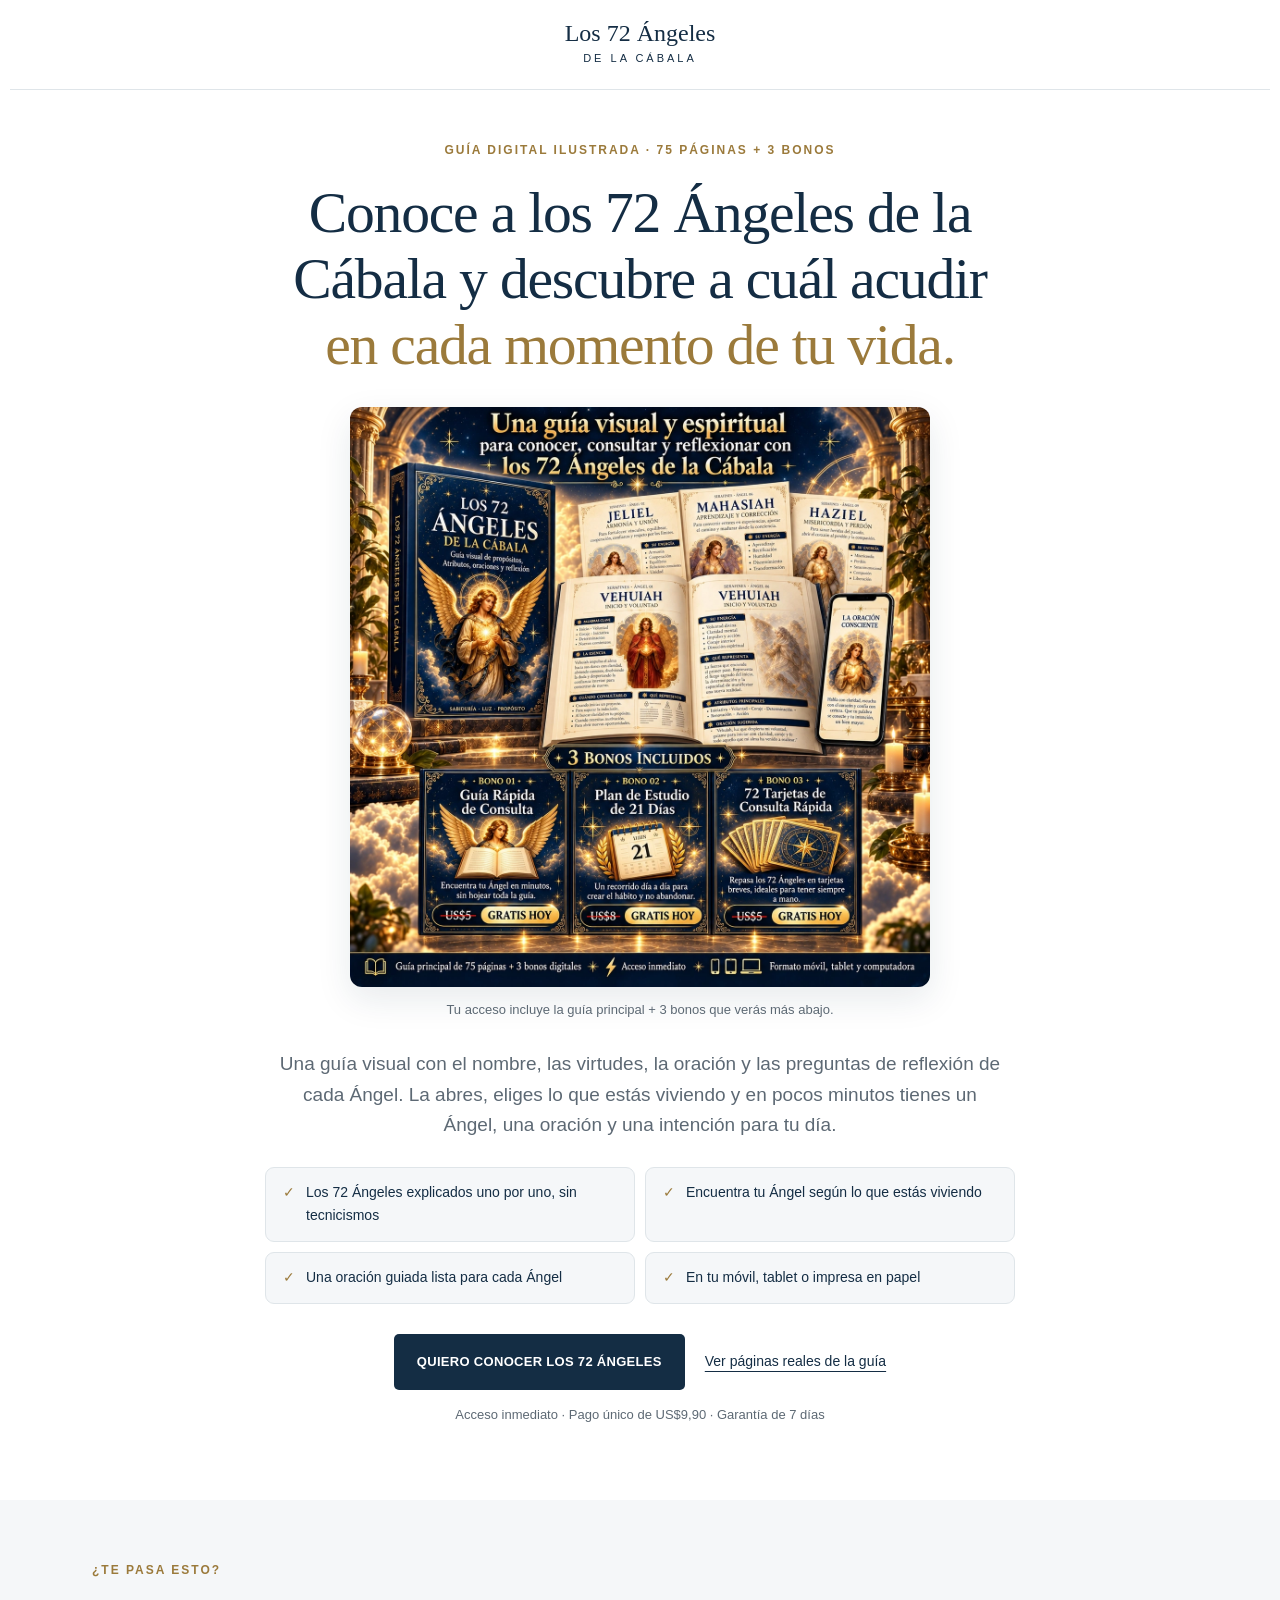
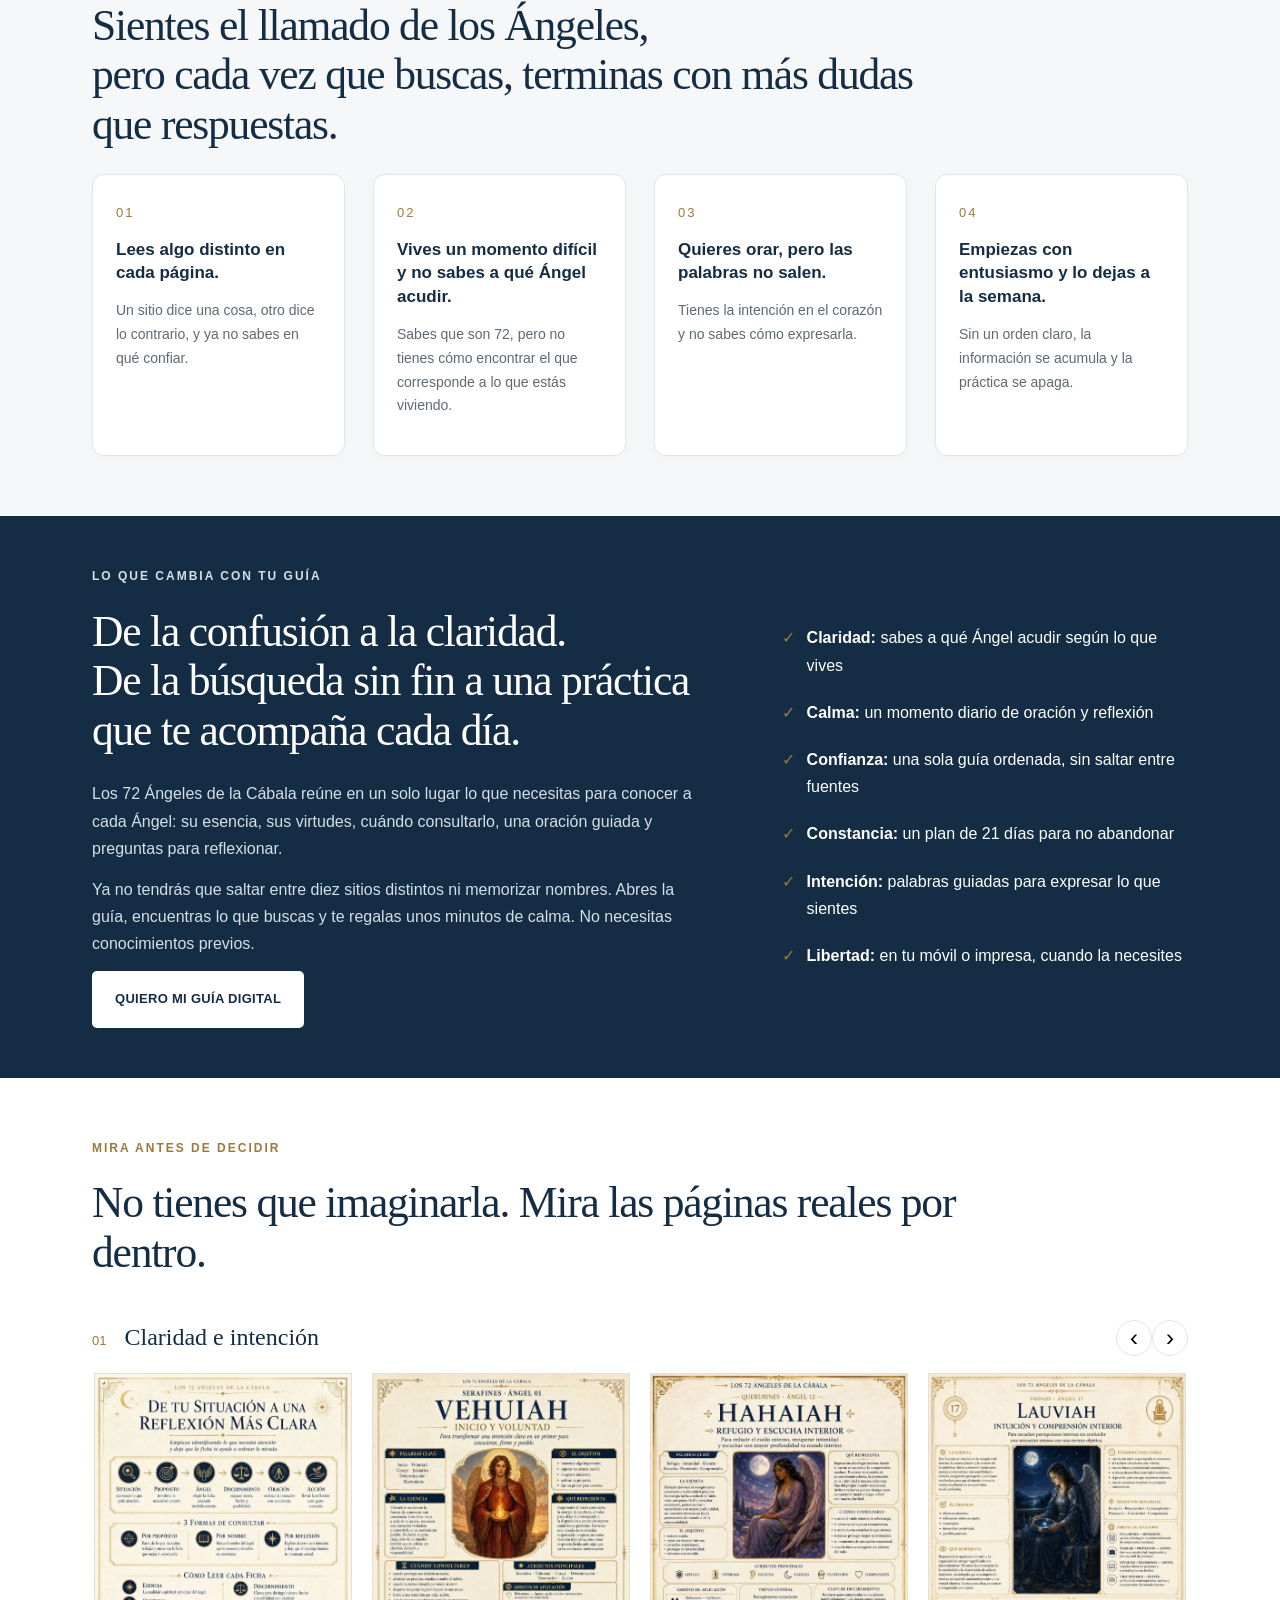
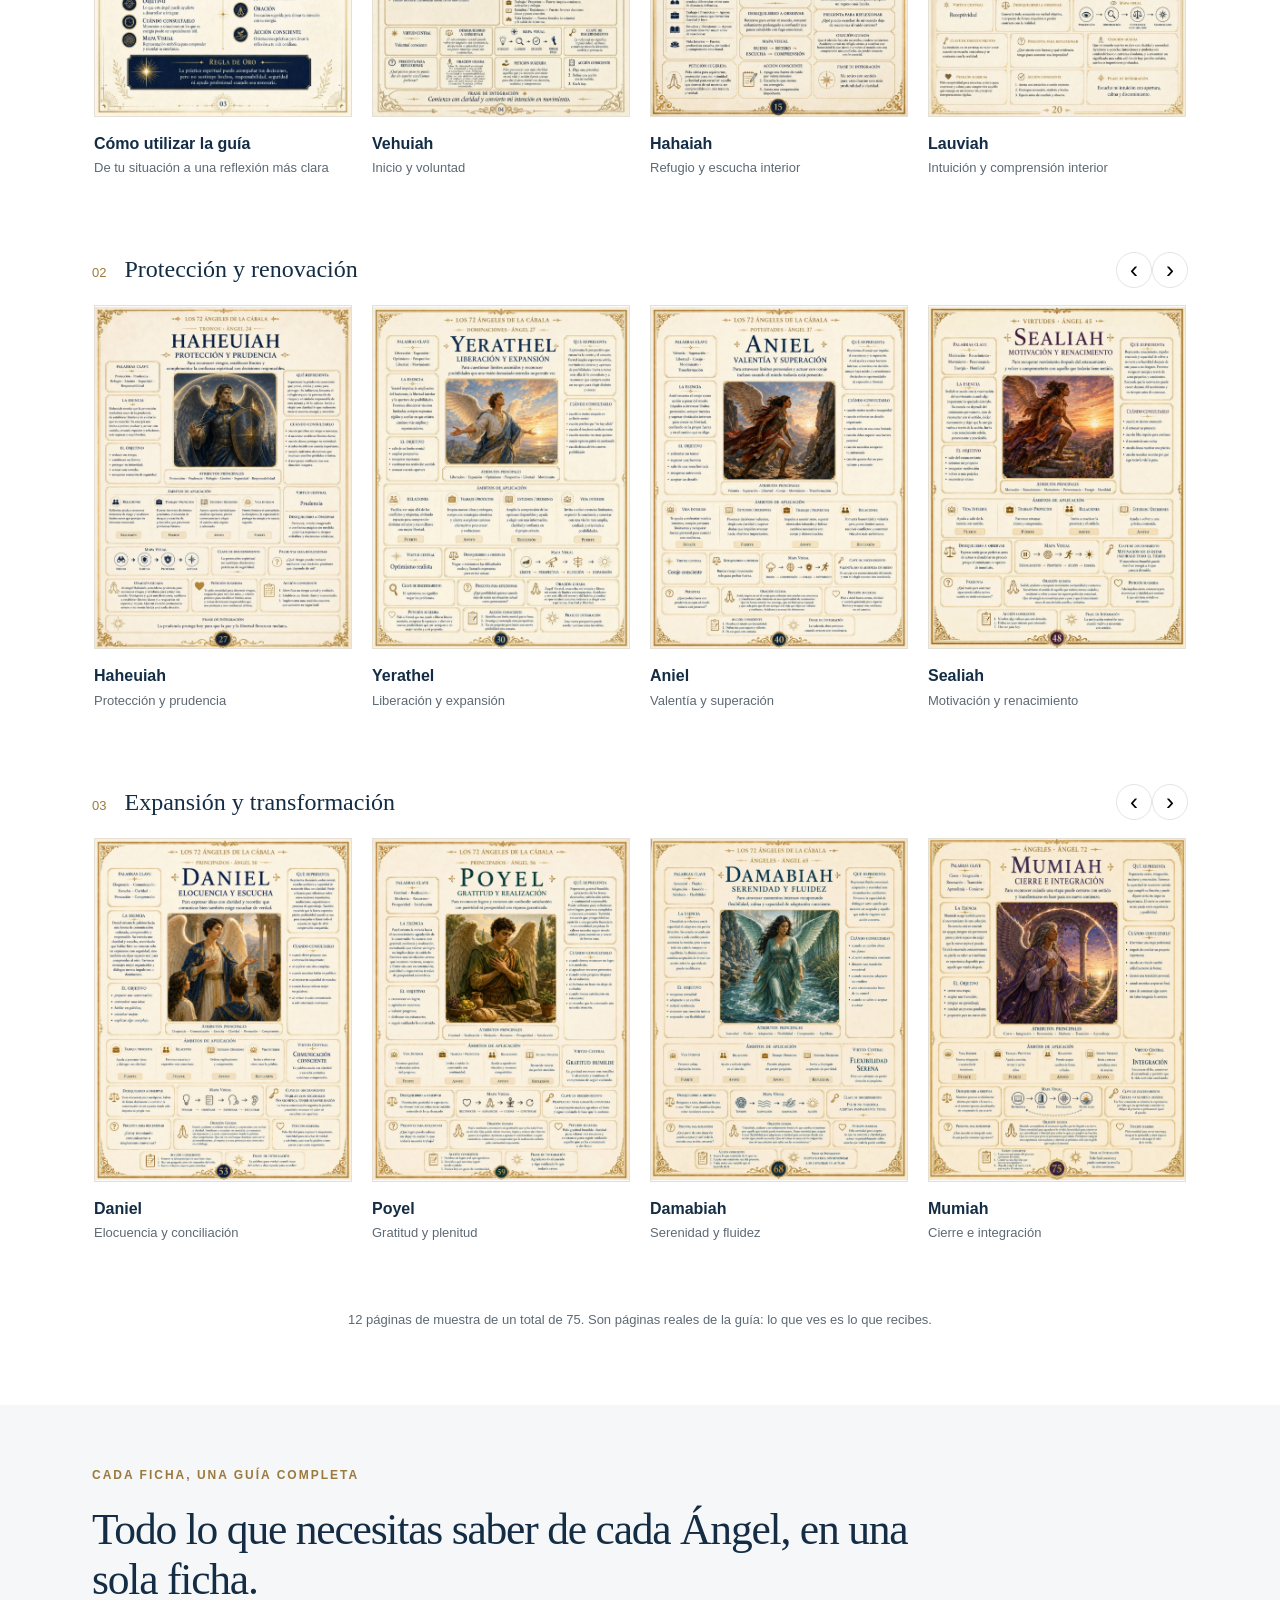
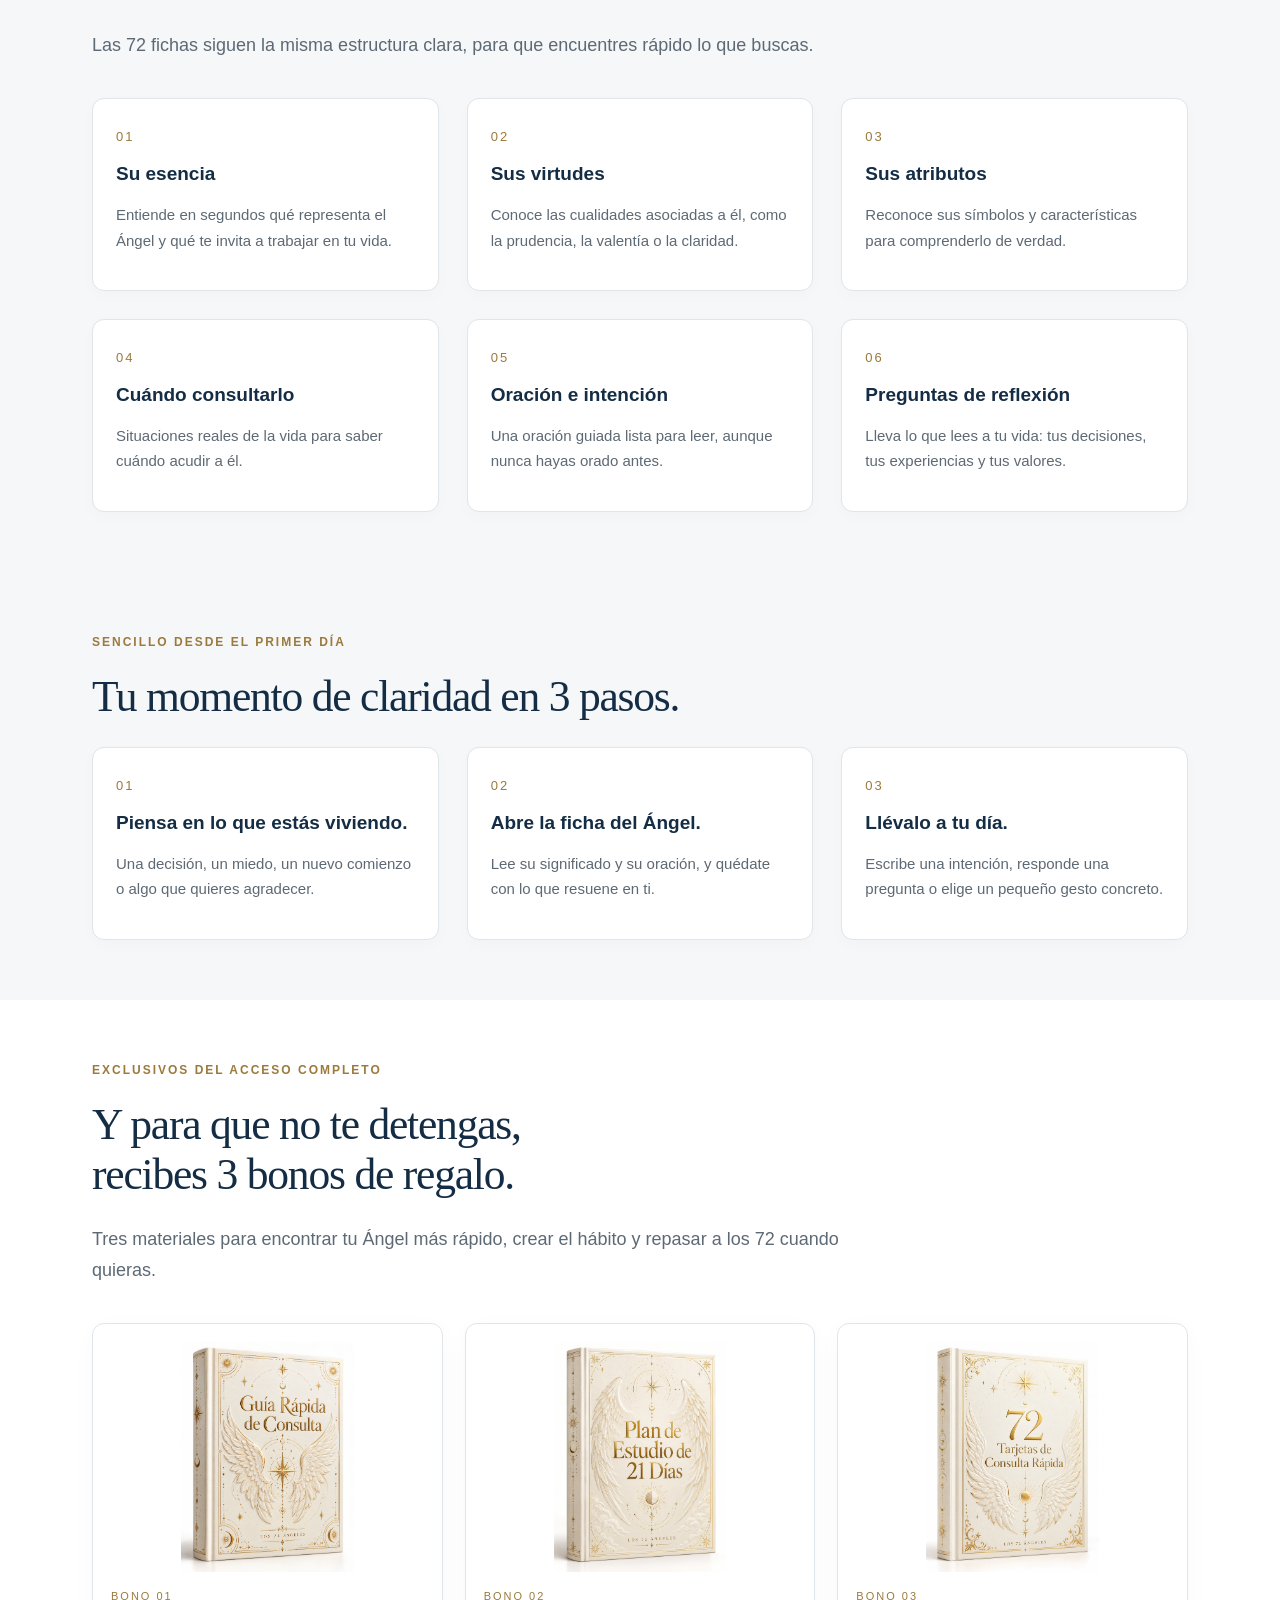
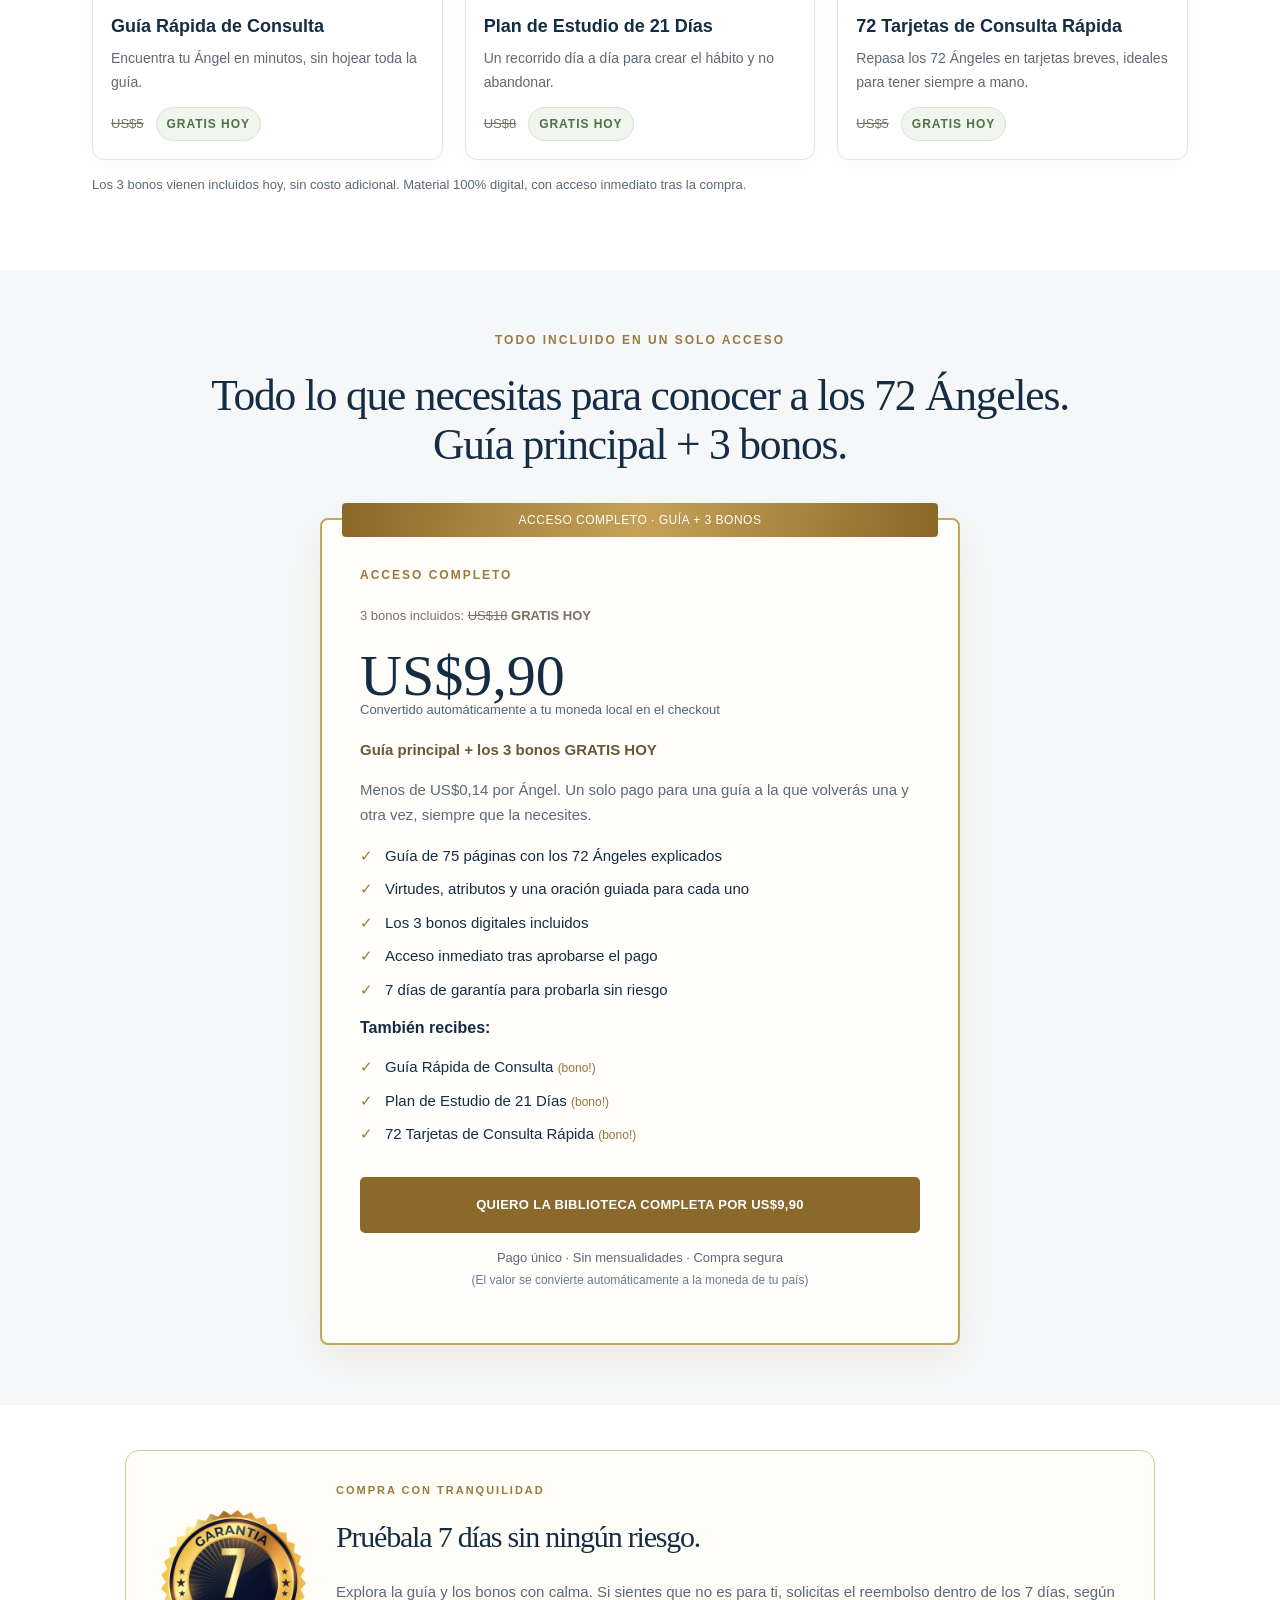
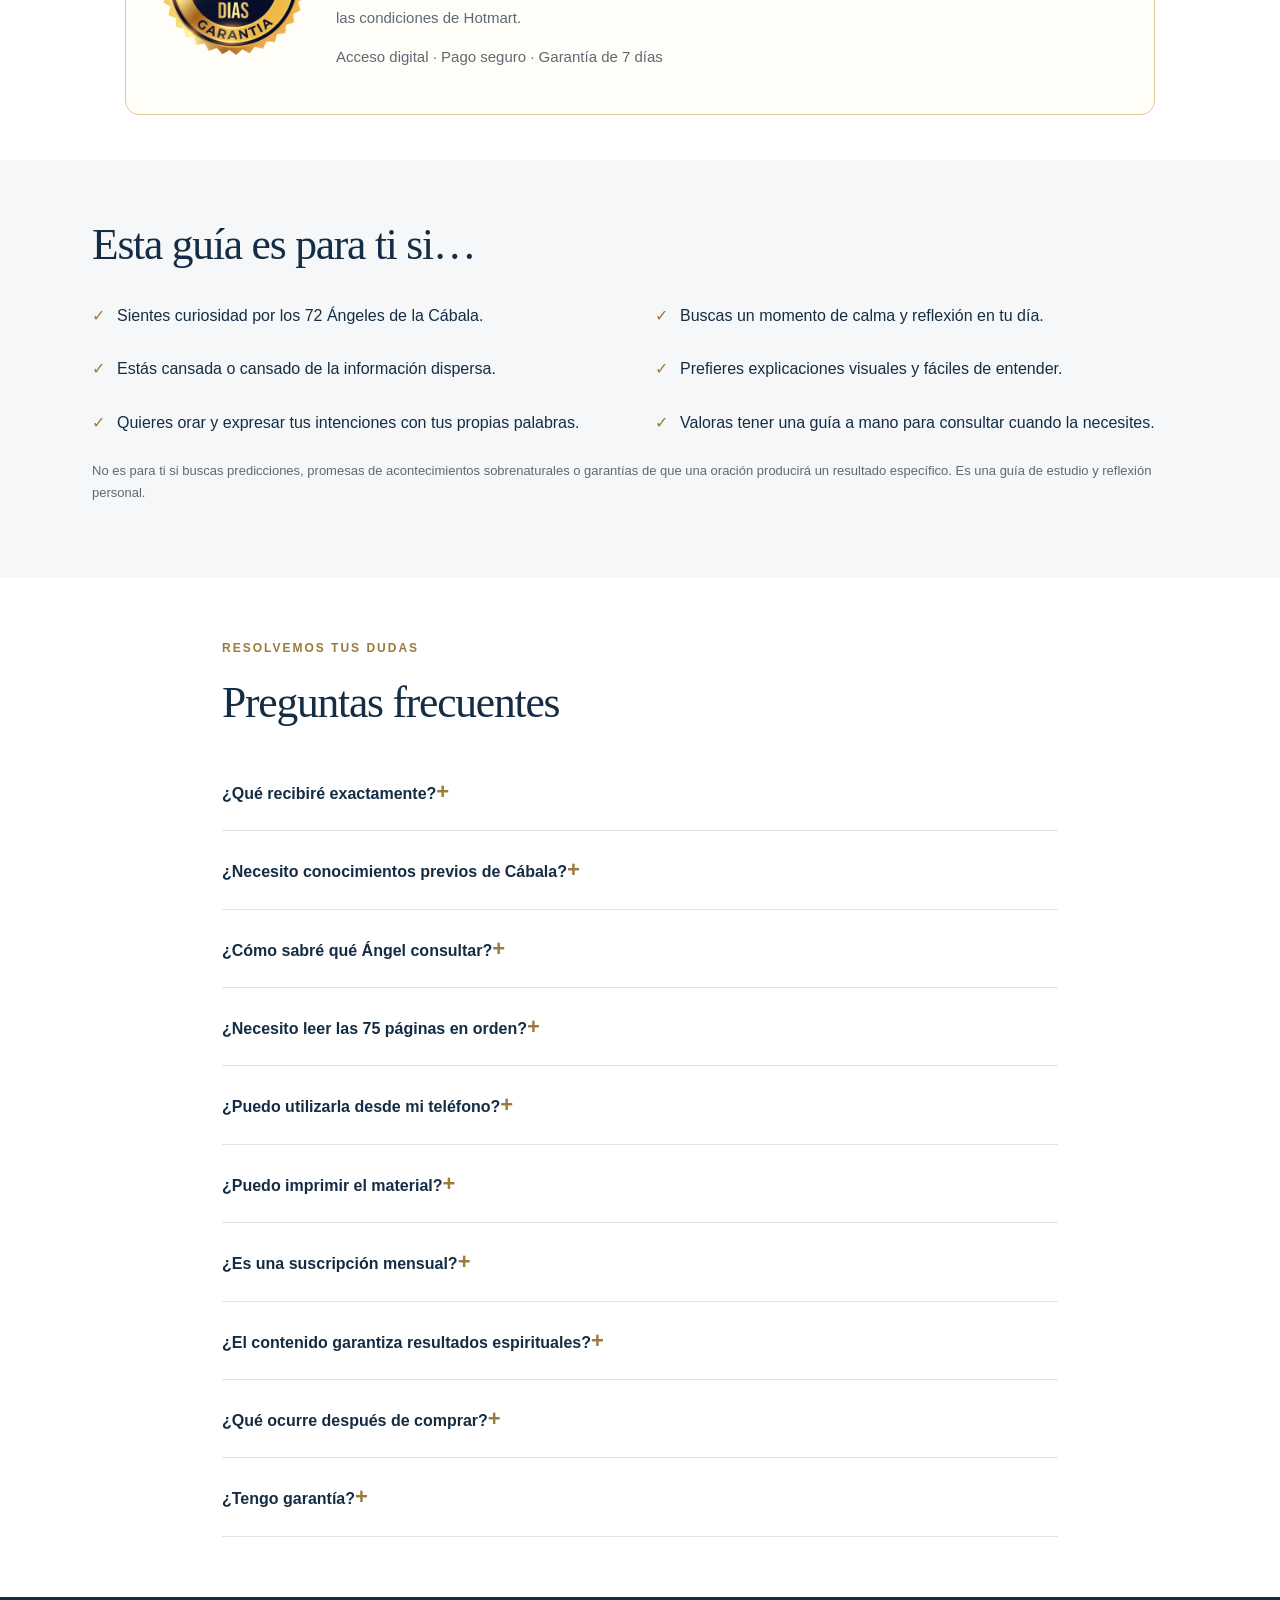
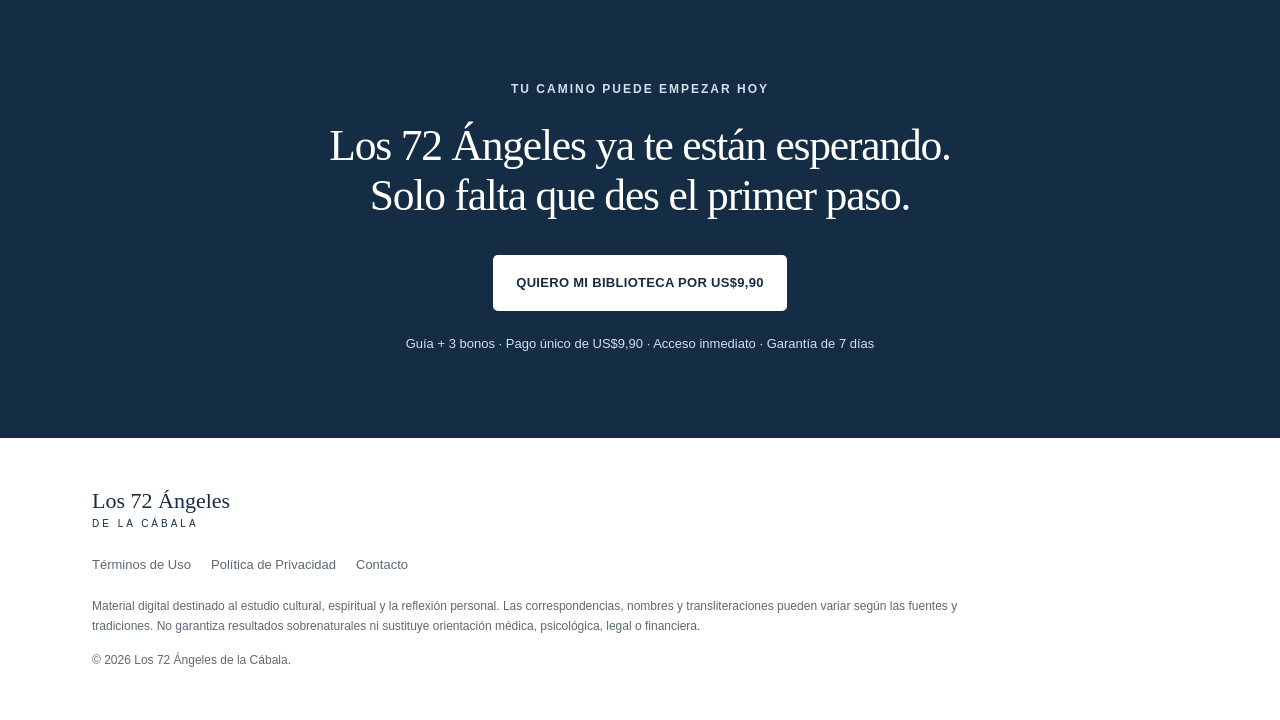
==== index.html @ 9d0aa19b "Front: novo mockup Co-Authored-By: Claude Opus 5.5 <noreply@anthropic.com> Claude-Session: https://c" ====
<!doctype html> <html lang="es"> <head> <meta charset="utf-8"><link rel="preconnect" href="https://connect.facebook.net"><link rel="dns-prefetch" href="https://www.facebook.com"><link rel="preconnect" href="https://cdn.utmify.com.br"> <meta name="viewport" content="width=device-width,initial-scale=1"> <title>Los 72 Ángeles de la Cábala · Guía digital ilustrada</title> <meta name="description" content="Conoce a los 72 Ángeles de la Cábala y descubre a cuál acudir en cada momento de tu vida. Guía ilustrada de 75 páginas + 3 bonos por US$9,90."> <meta property="og:title" content="Los 72 Ángeles de la Cábala · Guía digital ilustrada"> <meta property="og:description" content="Conoce a los 72 Ángeles de la Cábala y descubre a cuál acudir en cada momento de tu vida. Guía ilustrada de 75 páginas + 3 bonos por US$9,90."> <meta property="og:image" content="assets/mockup-front.webp"> <meta property="og:type" content="website"> <meta name="twitter:card" content="summary_large_image"> <link rel="icon" href="favicon.svg"> <style>:root{--ink:#142d44;--muted:#5d6974;--gold:#9b7a3b;--soft:#f5f7f9;--line:#dfe5e9}*{box-sizing:border-box}html{scroll-behavior:smooth;scroll-padding-top:30px}body{margin:0;font:16px/1.7 Arial,sans-serif;color:var(--ink);background:#fff}a{color:inherit;text-decoration:none}button{font:inherit;cursor:pointer}header{max-width:1260px;padding:25px 32px;margin:auto;display:flex;justify-content:space-between;align-items:center;border-bottom:1px solid var(--line)}.brand{font:22px Georgia,serif;display:block}.brand span{display:block;font:10px/2 Arial,sans-serif;letter-spacing:3px}nav{display:flex;gap:30px;font-size:14px}.wrap{max-width:1160px;margin:auto;padding:85px 32px}.hero{max-width:1260px;display:grid;grid-template-columns:1.25fr .85fr;gap:80px;align-items:center;padding-top:65px;padding-bottom:85px}.eyebrow{font-size:12px;letter-spacing:2px;font-weight:700;color:var(--gold);margin:0 0 20px}h1,h2{font-family:Georgia,serif;font-weight:400;letter-spacing:-1.2px;line-height:1.14;margin:0 0 25px}h1{font-size:clamp(36px,4.1vw,58px)}h1 em{color:var(--gold);font-style:normal}h2{font-size:clamp(31px,3.4vw,44px);max-width:880px}h3{font-size:19px;line-height:1.4;margin:12px 0}p{color:var(--muted);margin:14px 0}.lead{font-size:19px;line-height:1.6}.intro{max-width:760px;font-size:18px;margin-bottom:38px}.checks{list-style:none;padding:0}.checks li{position:relative;padding-left:25px;margin:8px 0}.checks li:before{content:'✓';color:var(--gold);position:absolute;left:0}.actions{display:flex;flex-wrap:wrap;gap:20px;align-items:center;margin-top:30px}.button{display:inline-block;border:0;border-radius:5px;background:var(--ink);color:#fff;padding:17px 23px;font-size:13px;font-weight:700;letter-spacing:.3px;text-align:center;transition:background .2s,transform .2s}.button:hover{background:#284c68;transform:translateY(-2px)}.textlink{font-size:14px;text-decoration:underline;text-underline-offset:5px}.meta{font-size:13px;color:var(--muted)}.hero-art{position:relative;padding:20px 20px 60px;background:#f1f4f6;border-radius:6px}.hero-art img{display:block;width:100%;box-shadow:0 20px 50px #142d4422}.art-note{position:absolute;bottom:5px;left:0;right:0;text-align:center;padding:12px;background:#fff;box-shadow:0 6px 20px #142d4410}.art-note b,.art-note span{display:block}.art-note span{font-size:13px;color:var(--muted)}.soft{background:var(--soft)}.grid{display:grid;gap:28px}.four{grid-template-columns:repeat(4,1fr)}.three{grid-template-columns:repeat(3,1fr)}.two{grid-template-columns:repeat(2,1fr)}article p{font-size:15px}.num{font-size:13px;letter-spacing:2px;color:var(--gold)}.statement{font-family:Georgia,serif;font-size:27px;line-height:1.5;text-align:center;color:var(--ink);margin:55px 0 0}.statement.small{font-size:23px}.compare article{padding:30px;border:1px solid var(--line);border-radius:6px}.compare ul{padding-left:20px;color:var(--muted)}.compare li{margin:10px 0}.compare .checks{padding-left:0}.positive{background:#f3f7fa}.navy{background:var(--ink);color:#fff}.navy p{color:#d4dfe7}.navy h2{color:#fff}.product{display:grid;grid-template-columns:1.5fr 1fr;gap:80px;align-items:center}.product .checks li{margin:20px 0}.light{background:#fff;color:var(--ink)}.light:hover{background:#edf2f5}.collection{margin:35px 0 45px}.collection-head{display:flex;justify-content:space-between;align-items:center}.collection-head h3{font:24px Georgia,serif}.collection-head h3 span{font:13px Arial;margin-right:12px;color:var(--gold)}.collection-head button{width:36px;height:36px;border:1px solid var(--line);background:#fff;border-radius:50%;font-size:24px;line-height:1}.carousel{display:flex;gap:20px;overflow-x:auto;scroll-snap-type:x mandatory;padding:10px 2px 20px;scrollbar-width:thin;scrollbar-color:#b8c4cc transparent;cursor:grab}.sample{background:0 0;border:none;text-align:left;flex:0 0 calc((100% - 60px)/ 4);padding:0;color:var(--ink);scroll-snap-align:start;min-width:0}.sample img{width:100%;display:block;aspect-ratio:3/4;object-fit:contain;background:#fafafa;border:1px solid #e5e0d6;transition:transform .2s}.sample:hover img{transform:translateY(-4px)}.sample b{display:block;margin:13px 0 0}.sample span{font-size:13px;display:block;color:var(--muted)}.center{text-align:center;margin-left:auto;margin-right:auto}.uses article{border-top:1px solid var(--line);padding-top:10px}.bonus-list article{display:flex;gap:35px;padding:22px 0;border-bottom:1px solid var(--line)}.bonus-list .num{min-width:85px;padding-top:14px}.bonus-list h3{margin:8px 0}.bonus-list p{margin:0}.pricing{max-width:950px;margin:45px auto 0;align-items:start;gap:28px}.plan{padding:38px;border:1px solid var(--line);border-radius:8px;background:#fff;position:relative}.plan.featured{border:2px solid var(--ink);padding-top:45px}.ribbon{position:absolute;top:-17px;left:20px;right:20px;background:var(--ink);color:#fff;padding:7px 12px;border-radius:4px;font-size:12px;letter-spacing:.5px;text-align:center}.price{font:58px Georgia,serif;line-height:1.2}.plan .button{width:100%;margin-top:15px}.plan .checks{font-size:15px}.plan h3{font-size:16px}.extra{padding:13px;background:#f4f6f8;border-radius:4px}.choose{max-width:850px;margin:30px auto 0;text-align:center;font-size:15px}.guarantee{display:flex;gap:40px;align-items:center;max-width:1030px}.guarantee h2{font-size:34px}.seal{flex:none;border:1px solid var(--gold);border-radius:50%;width:105px;height:105px;display:flex;flex-direction:column;align-items:center;justify-content:center;font:44px Georgia;color:var(--gold)}.seal small{font:12px Arial;letter-spacing:2px}.audience{display:grid;grid-template-columns:1fr 1fr;gap:10px 30px}.faq{max-width:900px}details{border-bottom:1px solid var(--line);padding:20px 0}summary{cursor:pointer;font-weight:600;list-style:none;display:flex;justify-content:space-between;gap:20px}summary:after{content:'+';color:var(--gold);font-size:22px}details[open] summary:after{content:'−'}details p{padding-right:30px}.closing{text-align:center}.closing h2{margin-left:auto;margin-right:auto}.closing p{max-width:700px;margin:22px auto}.closing .button{margin-top:10px}footer.wrap{padding-top:50px;padding-bottom:35px}footer p{font-size:12px;max-width:900px}.footer-links{display:flex;gap:20px;margin:20px 0}.footer-links button{border:0;background:0 0;padding:0;font-size:13px;color:var(--muted)}dialog{border:0;border-radius:8px;padding:35px;max-width:600px;width:calc(100% - 32px);color:var(--ink)}dialog::backdrop{background:#071d30ce}#viewer{width:auto;max-width:95vw;padding:38px 12px 12px;background:#fff}#viewer img{max-width:88vw;max-height:83vh;display:block}.close{position:absolute;right:10px;top:5px;background:0 0;border:0;font-size:28px;color:var(--ink)}:focus-visible{outline:3px solid var(--gold);outline-offset:4px}@media(max-width:900px){.hero{gap:35px;grid-template-columns:1.2fr .8fr}.four{grid-template-columns:repeat(2,1fr)}.product{gap:35px}.sample{flex-basis:calc((100% - 40px)/ 3)}}@media(max-width:650px){header{padding:20px}.brand{font-size:18px}nav{gap:12px;font-size:12px}.wrap{padding:55px 22px}.hero{display:flex;flex-direction:column;padding-top:40px;gap:40px}.hero-art{width:85%;max-width:340px}.hero h1{font-size:39px}.eyebrow{font-size:11px;letter-spacing:1.5px}.lead{font-size:17px}.audience,.four,.product,.three,.two{grid-template-columns:1fr}.four{gap:20px}.three{gap:25px}.actions{display:block}.actions .button{width:100%;margin-bottom:17px}.textlink{display:block;text-align:center}.product{display:grid}.sample{flex-basis:72%}.collection-head h3{font-size:20px}.collection-head button{width:30px;height:30px}.plan{padding:28px}.plan.featured{margin-top:20px;padding:38px 28px 28px}.guarantee{display:block}.seal{margin-bottom:25px}.bonus-list article{gap:15px}.bonus-list .num{min-width:65px;font-size:11px}.statement{font-size:24px}.footer-links{gap:15px}.closing h2{font-size:34px}}@media(prefers-reduced-motion:reduce){html{scroll-behavior:auto}*{transition:none!important}}header{justify-content:center;text-align:center;padding:20px 24px}header .brand{font-size:24px}header .brand span{font-size:11px}.hero{display:block;max-width:980px;text-align:center;padding-top:55px;padding-bottom:60px}.hero h1{max-width:920px;margin:0 auto 24px;font-size:clamp(36px,4.5vw,58px);text-wrap:balance}.hero .eyebrow{text-align:center}.hero .lead{max-width:730px;margin:0 auto 26px}.hero .checks{display:grid;grid-template-columns:1fr 1fr;gap:10px;max-width:750px;margin:25px auto;text-align:left}.hero .checks li{background:var(--soft);border:1px solid var(--line);border-radius:9px;padding:13px 16px 13px 40px;margin:0;font-size:14px}.hero .checks li:before{left:17px;top:13px}.hero .actions{justify-content:center}.wrap{padding-top:60px;padding-bottom:60px}.hero.wrap{padding-top:50px}.four article,.three article{border:1px solid var(--line);border-radius:12px;background:#fff;padding:23px;box-shadow:0 5px 18px #142d4405}.four article h3{font-size:17px}.four article p{font-size:14px}.bonus-list{display:grid;grid-template-columns:repeat(3,1fr);gap:22px}.bonus-list article{display:flex;flex-direction:column;gap:0;border:1px solid var(--line);border-radius:12px;padding:18px;background:#fff;box-shadow:0 6px 24px #142d4407}.bonus-list article img{width:100%;height:230px;object-fit:contain;margin-bottom:15px}.bonus-list .num{padding:0;font-size:11px}.bonus-list article h3{font-size:18px}.bonus-list article p{font-size:14px}.plan.featured{border:3px solid #b38a3a;box-shadow:0 0 0 5px #caa65714,0 12px 32px #93702b12;background:linear-gradient(150deg,#fffdf7,#fff 60%)}.featured .ribbon{background:linear-gradient(100deg,#8c6828,#c5a258,#8c6828)}.featured .button{background:#8b692b}.featured .button:hover{background:#735321}.guarantee{border:1px solid #ddc894;border-radius:14px;margin-top:45px;margin-bottom:45px;padding:30px 35px;background:#fffdf8;gap:30px}.guarantee-image{width:145px;height:145px;object-fit:contain;border-radius:8px;flex:none}.guarantee h2{font-size:30px}.guarantee p{font-size:15px}.guarantee .eyebrow{font-size:11px}.product{padding-top:50px;padding-bottom:50px}.closing .wrap{padding-top:60px;padding-bottom:60px}@media(max-width:900px){.bonus-list{grid-template-columns:repeat(2,1fr)}.guarantee{margin-left:22px;margin-right:22px}}@media(max-width:650px){header .brand{font-size:22px}.hero.wrap{padding-top:35px}.hero h1{font-size:37px;line-height:1.17}.hero .checks{grid-template-columns:1fr}.hero .actions .button{width:100%}.bonus-list{grid-template-columns:1fr 1fr;gap:12px}.bonus-list article{padding:12px}.bonus-list article img{height:160px}.bonus-list article h3{font-size:16px}.bonus-list article p{font-size:13px}.guarantee{display:flex;flex-direction:column;text-align:center;padding:28px 20px;gap:15px}.guarantee-image{width:130px;height:130px}.guarantee h2{font-size:29px}.wrap{padding-top:45px;padding-bottom:45px}.plan.featured{padding-top:42px}}.hero-mockup{display:block;width:100%;max-width:580px;height:auto;margin:30px auto 12px;border-radius:12px;box-shadow:0 12px 35px #142d441a}.mockup-caption{margin:0 auto 28px}@media(max-width:650px){.hero-mockup{margin-top:24px;border-radius:8px}.mockup-caption{font-size:12px}}.sample img{height:auto}.single-offer{max-width:640px;margin:48px auto 0}.single-offer .featured{border:2px solid #c6a45b;box-shadow:0 12px 40px #c6a45b26}.single-offer .button{white-space:normal}.bonus-price{display:flex;flex-wrap:wrap;gap:8px 12px;align-items:center;margin-top:12px!important}.bonus-price span,.price-reference{color:#787166;font-size:13px}.bonus-price strong{font-size:12px;letter-spacing:.08em;color:#527047;background:#f0f5ed;border:1px solid #d8e4d0;padding:6px 10px;border-radius:40px}.bonus-label{font-size:12px;color:#92753e}.included-offer{font-weight:600;color:#6a5738}.hero-mockup{background:#fff}.bonus-list article img{object-fit:contain;background:#fff;border-radius:12px}.single-offer .plan{background:#fffefb}</style> <link rel="preload" as="image" href="assets/mockup-front.webp" fetchpriority="high"> <script>!function(e,t,n,c,o,a,f){e.fbq||(o=e.fbq=function(){o.callMethod?o.callMethod.apply(o,arguments):o.queue.push(arguments)},e._fbq||(e._fbq=o),o.push=o,o.loaded=!0,o.version="2.0",o.queue=[],(a=t.createElement(n)).async=!0,a.src="https://connect.facebook.net/en_US/fbevents.js",(f=t.getElementsByTagName(n)[0]).parentNode.insertBefore(a,f))}(window,document,"script"),fbq("init","1791405689657118"),fbq("track","PageView")</script> <script src="https://cdn.utmify.com.br/scripts/pixel/pixel.js" async defer="defer"></script> <script src="https://cdn.utmify.com.br/scripts/utms/latest.js" data-utmify-prevent-xcod-sck data-utmify-prevent-subids async defer="defer"></script> <style>*,::backdrop,:after,:before{box-sizing:border-box}img,svg,video{display:block;max-width:100%;height:auto}ol,ul{list-style:none}summary{display:list-item}summary::-webkit-details-marker{display:none}</style> </head> <body> <noscript><img height="1" width="1" style="display:none" alt="" src="https://www.facebook.com/tr?id=1791405689657118&ev=PageView&noscript=1"></noscript> <div id="root"><div> <header><a class="brand" href="#">Los 72 Ángeles <span>DE LA CÁBALA</span></a></header> <main> <section class="hero wrap"><div> <p class="eyebrow">GUÍA DIGITAL ILUSTRADA · 75 PÁGINAS + 3 BONOS</p> <h1>Conoce a los 72 Ángeles de la Cábala y descubre a cuál acudir <em>en cada momento de tu vida.</em></h1> <img loading="eager" alt="Guía Los 72 Ángeles de la Cábala con sus bonos" class="hero-mockup" decoding="async" fetchpriority="high" height="1200" width="1200" src="assets/mockup-front.webp"> <p class="meta mockup-caption">Tu acceso incluye la guía principal + 3 bonos que verás más abajo.</p> <p class="lead">Una guía visual con el nombre, las virtudes, la oración y las preguntas de reflexión de cada Ángel. La abres, eliges lo que estás viviendo y en pocos minutos tienes un Ángel, una oración y una intención para tu día.</p> <ul class="checks"><li>Los 72 Ángeles explicados uno por uno, sin tecnicismos</li><li>Encuentra tu Ángel según lo que estás viviendo</li><li>Una oración guiada lista para cada Ángel</li><li>En tu móvil, tablet o impresa en papel</li></ul> <div class="actions"><a class="button" href="#muestras">QUIERO CONOCER LOS 72 ÁNGELES</a><a class="textlink" href="#muestras">Ver páginas reales de la guía</a></div> <p class="meta">Acceso inmediato · Pago único de US$9,90 · Garantía de 7 días</p> </div></section> <section class="soft"><div class="wrap"> <p class="eyebrow">¿TE PASA ESTO?</p> <h2>Sientes el llamado de los Ángeles,<br>pero cada vez que buscas, terminas con más dudas que respuestas.</h2> <div class="grid four"> <article><span class="num">01</span><h3>Lees algo distinto en cada página.</h3><p>Un sitio dice una cosa, otro dice lo contrario, y ya no sabes en qué confiar.</p></article> <article><span class="num">02</span><h3>Vives un momento difícil y no sabes a qué Ángel acudir.</h3><p>Sabes que son 72, pero no tienes cómo encontrar el que corresponde a lo que estás viviendo.</p></article> <article><span class="num">03</span><h3>Quieres orar, pero las palabras no salen.</h3><p>Tienes la intención en el corazón y no sabes cómo expresarla.</p></article> <article><span class="num">04</span><h3>Empiezas con entusiasmo y lo dejas a la semana.</h3><p>Sin un orden claro, la información se acumula y la práctica se apaga.</p></article> </div></div></section> <section class="navy"><div class="wrap product"><div> <p class="eyebrow">LO QUE CAMBIA CON TU GUÍA</p> <h2>De la confusión a la claridad.<br>De la búsqueda sin fin a una práctica que te acompaña cada día.</h2> <p>Los 72 Ángeles de la Cábala reúne en un solo lugar lo que necesitas para conocer a cada Ángel: su esencia, sus virtudes, cuándo consultarlo, una oración guiada y preguntas para reflexionar.</p> <p>Ya no tendrás que saltar entre diez sitios distintos ni memorizar nombres. Abres la guía, encuentras lo que buscas y te regalas unos minutos de calma. No necesitas conocimientos previos.</p> <a class="button light" href="#planes">QUIERO MI GUÍA DIGITAL</a></div> <ul class="checks"><li><b>Claridad:</b> sabes a qué Ángel acudir según lo que vives</li><li><b>Calma:</b> un momento diario de oración y reflexión</li><li><b>Confianza:</b> una sola guía ordenada, sin saltar entre fuentes</li><li><b>Constancia:</b> un plan de 21 días para no abandonar</li><li><b>Intención:</b> palabras guiadas para expresar lo que sientes</li><li><b>Libertad:</b> en tu móvil o impresa, cuando la necesites</li></ul> </div></section> <section class="wrap" id="muestras"> <p class="eyebrow">MIRA ANTES DE DECIDIR</p> <h2>No tienes que imaginarla. Mira las páginas reales por dentro.</h2> <div class="collection"><div class="collection-head"><h3><span>01</span> Claridad e intención</h3><div><button aria-label="Muestras anteriores" class="previous">‹</button><button aria-label="Muestras siguientes" class="next">›</button></div></div> <div aria-label="Claridad e intención" class="carousel" tabindex="0"> <button aria-label="Ampliar Cómo utilizar la guía" class="sample" data-image="assets/sample-01.webp" data-title="Cómo utilizar la guía"><img loading="lazy" alt="Página real: Cómo utilizar la guía" decoding="async" height="1500" width="1125" src="assets/sample-01.webp"><b>Cómo utilizar la guía</b><span>De tu situación a una reflexión más clara</span></button> <button aria-label="Ampliar Vehuiah" class="sample" data-image="assets/sample-02.webp" data-title="Vehuiah"><img loading="lazy" alt="Página real: Vehuiah" decoding="async" height="1500" width="1125" src="assets/sample-02.webp"><b>Vehuiah</b><span>Inicio y voluntad</span></button> <button aria-label="Ampliar Hahaiah" class="sample" data-image="assets/sample-03.webp" data-title="Hahaiah"><img loading="lazy" alt="Página real: Hahaiah" decoding="async" height="1500" width="1125" src="assets/sample-03.webp"><b>Hahaiah</b><span>Refugio y escucha interior</span></button> <button aria-label="Ampliar Lauviah" class="sample" data-image="assets/sample-04.webp" data-title="Lauviah"><img loading="lazy" alt="Página real: Lauviah" decoding="async" height="1500" width="1125" src="assets/sample-04.webp"><b>Lauviah</b><span>Intuición y comprensión interior</span></button> </div></div> <div class="collection"><div class="collection-head"><h3><span>02</span> Protección y renovación</h3><div><button aria-label="Muestras anteriores" class="previous">‹</button><button aria-label="Muestras siguientes" class="next">›</button></div></div> <div aria-label="Protección y renovación" class="carousel" tabindex="0"> <button aria-label="Ampliar Haheuiah" class="sample" data-image="assets/sample-05.webp" data-title="Haheuiah"><img loading="lazy" alt="Página real: Haheuiah" decoding="async" height="1500" width="1125" src="assets/sample-05.webp"><b>Haheuiah</b><span>Protección y prudencia</span></button> <button aria-label="Ampliar Yerathel" class="sample" data-image="assets/sample-06.webp" data-title="Yerathel"><img loading="lazy" alt="Página real: Yerathel" decoding="async" height="1500" width="1125" src="assets/sample-06.webp"><b>Yerathel</b><span>Liberación y expansión</span></button> <button aria-label="Ampliar Aniel" class="sample" data-image="assets/sample-07.webp" data-title="Aniel"><img loading="lazy" alt="Página real: Aniel" decoding="async" height="1500" width="1125" src="assets/sample-07.webp"><b>Aniel</b><span>Valentía y superación</span></button> <button aria-label="Ampliar Sealiah" class="sample" data-image="assets/sample-08.webp" data-title="Sealiah"><img loading="lazy" alt="Página real: Sealiah" decoding="async" height="1500" width="1125" src="assets/sample-08.webp"><b>Sealiah</b><span>Motivación y renacimiento</span></button> </div></div> <div class="collection"><div class="collection-head"><h3><span>03</span> Expansión y transformación</h3><div><button aria-label="Muestras anteriores" class="previous">‹</button><button aria-label="Muestras siguientes" class="next">›</button></div></div> <div aria-label="Expansión y transformación" class="carousel" tabindex="0"> <button aria-label="Ampliar Daniel" class="sample" data-image="assets/sample-09.webp" data-title="Daniel"><img loading="lazy" alt="Página real: Daniel" decoding="async" height="1500" width="1125" src="assets/sample-09.webp"><b>Daniel</b><span>Elocuencia y conciliación</span></button> <button aria-label="Ampliar Poyel" class="sample" data-image="assets/sample-10.webp" data-title="Poyel"><img loading="lazy" alt="Página real: Poyel" decoding="async" height="1500" width="1125" src="assets/sample-10.webp"><b>Poyel</b><span>Gratitud y plenitud</span></button> <button aria-label="Ampliar Damabiah" class="sample" data-image="assets/sample-11.webp" data-title="Damabiah"><img loading="lazy" alt="Página real: Damabiah" decoding="async" height="1500" width="1125" src="assets/sample-11.webp"><b>Damabiah</b><span>Serenidad y fluidez</span></button> <button aria-label="Ampliar Mumiah" class="sample" data-image="assets/sample-12.webp" data-title="Mumiah"><img loading="lazy" alt="Página real: Mumiah" decoding="async" height="1500" width="1125" src="assets/sample-12.webp"><b>Mumiah</b><span>Cierre e integración</span></button> </div></div> <p class="meta center">12 páginas de muestra de un total de 75. Son páginas reales de la guía: lo que ves es lo que recibes.</p> </section> <section class="soft"><div class="wrap"> <p class="eyebrow">CADA FICHA, UNA GUÍA COMPLETA</p> <h2>Todo lo que necesitas saber de cada Ángel, en una sola ficha.</h2> <p class="intro">Las 72 fichas siguen la misma estructura clara, para que encuentres rápido lo que buscas.</p> <div class="grid three"> <article><span class="num">01</span><h3>Su esencia</h3><p>Entiende en segundos qué representa el Ángel y qué te invita a trabajar en tu vida.</p></article> <article><span class="num">02</span><h3>Sus virtudes</h3><p>Conoce las cualidades asociadas a él, como la prudencia, la valentía o la claridad.</p></article> <article><span class="num">03</span><h3>Sus atributos</h3><p>Reconoce sus símbolos y características para comprenderlo de verdad.</p></article> <article><span class="num">04</span><h3>Cuándo consultarlo</h3><p>Situaciones reales de la vida para saber cuándo acudir a él.</p></article> <article><span class="num">05</span><h3>Oración e intención</h3><p>Una oración guiada lista para leer, aunque nunca hayas orado antes.</p></article> <article><span class="num">06</span><h3>Preguntas de reflexión</h3><p>Lleva lo que lees a tu vida: tus decisiones, tus experiencias y tus valores.</p></article> </div></div></section> <section class="soft"><div class="wrap"> <p class="eyebrow">SENCILLO DESDE EL PRIMER DÍA</p> <h2>Tu momento de claridad en 3 pasos.</h2> <div class="grid three"> <article><span class="num">01</span><h3>Piensa en lo que estás viviendo.</h3><p>Una decisión, un miedo, un nuevo comienzo o algo que quieres agradecer.</p></article> <article><span class="num">02</span><h3>Abre la ficha del Ángel.</h3><p>Lee su significado y su oración, y quédate con lo que resuene en ti.</p></article> <article><span class="num">03</span><h3>Llévalo a tu día.</h3><p>Escribe una intención, responde una pregunta o elige un pequeño gesto concreto.</p></article> </div></div></section> <section class="wrap" id="bonos"> <p class="eyebrow">EXCLUSIVOS DEL ACCESO COMPLETO</p> <h2>Y para que no te detengas,<br>recibes 3 bonos de regalo.</h2> <p class="intro">Tres materiales para encontrar tu Ángel más rápido, crear el hábito y repasar a los 72 cuando quieras.</p> <div class="bonus-list"> <article><img loading="lazy" alt="Guía Rápida de Consulta" decoding="async" height="1000" width="750" src="assets/bonus-premium-01.webp"><span class="num">BONO 01</span><div><h3>Guía Rápida de Consulta</h3><p>Encuentra tu Ángel en minutos, sin hojear toda la guía.</p><p class="bonus-price"><span><s>US$5</s></span><strong>GRATIS HOY</strong></p></div></article> <article><img loading="lazy" alt="Plan de Estudio de 21 Días" decoding="async" height="1000" width="750" src="assets/bonus-premium-06.webp"><span class="num">BONO 02</span><div><h3>Plan de Estudio de 21 Días</h3><p>Un recorrido día a día para crear el hábito y no abandonar.</p><p class="bonus-price"><span><s>US$8</s></span><strong>GRATIS HOY</strong></p></div></article> <article><img loading="lazy" alt="72 Tarjetas de Consulta Rápida" decoding="async" height="1000" width="750" src="assets/bonus-premium-07.webp"><span class="num">BONO 03</span><div><h3>72 Tarjetas de Consulta Rápida</h3><p>Repasa los 72 Ángeles en tarjetas breves, ideales para tener siempre a mano.</p><p class="bonus-price"><span><s>US$5</s></span><strong>GRATIS HOY</strong></p></div></article> </div> <p class="meta">Los 3 bonos vienen incluidos hoy, sin costo adicional. Material 100% digital, con acceso inmediato tras la compra.</p> </section> <section class="soft" id="planes"><div class="wrap"> <p class="eyebrow center">TODO INCLUIDO EN UN SOLO ACCESO</p> <h2 class="center">Todo lo que necesitas para conocer a los 72 Ángeles.<br>Guía principal + 3 bonos.</h2> <div class="pricing single-offer"><article class="plan featured"> <div class="ribbon">ACCESO COMPLETO · GUÍA + 3 BONOS</div> <p class="eyebrow">ACCESO COMPLETO</p> <p class="price-reference">3 bonos incluidos: <s>US$18</s> <strong>GRATIS HOY</strong></p> <div class="price">US$9,90</div> <p style="font-size:13px;color:#506575;margin-top:-12px;margin-bottom:16px;font-weight:500">Convertido automáticamente a tu moneda local en el checkout</p> <p class="included-offer">Guía principal + los 3 bonos GRATIS HOY</p> <p>Menos de US$0,14 por Ángel. Un solo pago para una guía a la que volverás una y otra vez, siempre que la necesites.</p> <ul class="checks"><li>Guía de 75 páginas con los 72 Ángeles explicados</li><li>Virtudes, atributos y una oración guiada para cada uno</li><li>Los 3 bonos digitales incluidos</li><li>Acceso inmediato tras aprobarse el pago</li><li>7 días de garantía para probarla sin riesgo</li></ul> <h3>También recibes:</h3> <ul class="checks"> <li>Guía Rápida de Consulta <span class="bonus-label">(bono!)</span></li> <li>Plan de Estudio de 21 Días <span class="bonus-label">(bono!)</span></li> <li>72 Tarjetas de Consulta Rápida <span class="bonus-label">(bono!)</span></li> </ul> <a class="button buy" data-plan="Completo · US$9,90" data-value="9.90" href="https://pay.hotmart.com/H107870026Q?off=6ng3km9t&amp;utm_source=organic&amp;utm_campaign=&amp;utm_medium=&amp;utm_content=&amp;utm_term=">QUIERO LA BIBLIOTECA COMPLETA POR US$9,90</a> <p class="meta center">Pago único · Sin mensualidades · Compra segura<br><span style="color:#687b8c;font-size:12px">(El valor se convierte automáticamente a la moneda de tu país)</span></p> </article></div> </div></section> <section class="wrap guarantee"> <img loading="lazy" alt="Garantía de 7 días" class="guarantee-image" decoding="async" height="700" width="700" src="assets/guarantee.webp"> <div><p class="eyebrow">COMPRA CON TRANQUILIDAD</p><h2>Pruébala 7 días sin ningún riesgo.</h2><p>Explora la guía y los bonos con calma. Si sientes que no es para ti, solicitas el reembolso dentro de los 7 días, según las condiciones de Hotmart.</p><p class="meta">Acceso digital · Pago seguro · Garantía de 7 días</p></div> </section> <section class="soft"><div class="wrap"> <h2>Esta guía es para ti si…</h2> <ul class="checks audience"><li>Sientes curiosidad por los 72 Ángeles de la Cábala.</li><li>Buscas un momento de calma y reflexión en tu día.</li><li>Estás cansada o cansado de la información dispersa.</li><li>Prefieres explicaciones visuales y fáciles de entender.</li><li>Quieres orar y expresar tus intenciones con tus propias palabras.</li><li>Valoras tener una guía a mano para consultar cuando la necesites.</li></ul> <p class="meta">No es para ti si buscas predicciones, promesas de acontecimientos sobrenaturales o garantías de que una oración producirá un resultado específico. Es una guía de estudio y reflexión personal.</p> </div></section> <section class="wrap faq"> <p class="eyebrow">RESOLVEMOS TUS DUDAS</p> <h2>Preguntas frecuentes</h2> <details><summary>¿Qué recibiré exactamente?</summary><p>La guía digital de 75 páginas con las 72 fichas de los Ángeles y los 3 bonos. Todo listo para abrir en tu móvil, tablet o computadora.</p></details> <details><summary>¿Necesito conocimientos previos de Cábala?</summary><p>No. La guía está pensada para empezar desde cero, con explicaciones breves y sencillas. Si nunca estudiaste la Cábala, es un buen punto de partida.</p></details> <details><summary>¿Cómo sabré qué Ángel consultar?</summary><p>Piensa en lo que estás viviendo y búscalo por tema o virtud. La Guía Rápida de Consulta te lleva al Ángel correspondiente en minutos.</p></details> <details><summary>¿Necesito leer las 75 páginas en orden?</summary><p>No. Puedes ir directo a la ficha que necesitas o, si prefieres un recorrido ordenado, seguir el Plan de Estudio de 21 Días.</p></details> <details><summary>¿Puedo utilizarla desde mi teléfono?</summary><p>Sí. Funciona en móvil, tablet y computadora, para que la tengas contigo donde estés.</p></details> <details><summary>¿Puedo imprimir el material?</summary><p>Sí, para tu uso personal, si prefieres tener tus fichas en papel.</p></details> <details><summary>¿Es una suscripción mensual?</summary><p>No. Pagas una sola vez y el material es tuyo, sin mensualidades ni cobros ocultos.</p></details> <details><summary>¿El contenido garantiza resultados espirituales?</summary><p>No. Es un material educativo, cultural y de reflexión personal, y no promete resultados específicos.</p></details> <details><summary>¿Qué ocurre después de comprar?</summary><p>En cuanto se aprueba el pago, recibes en tu correo las instrucciones para acceder a la guía y a los 3 bonos.</p></details> <details><summary>¿Tengo garantía?</summary><p>Sí. Tienes 7 días para conocer el material. Si no es para ti, solicitas el reembolso según las condiciones de Hotmart.</p></details> </section> <section class="navy closing"><div class="wrap"> <p class="eyebrow">TU CAMINO PUEDE EMPEZAR HOY</p> <h2>Los 72 Ángeles ya te están esperando.<br>Solo falta que des el primer paso.</h2> <a class="button light" href="#planes">QUIERO MI BIBLIOTECA POR US$9,90</a> <p class="meta">Guía + 3 bonos · Pago único de US$9,90 · Acceso inmediato · Garantía de 7 días</p> </div></section> </main> <footer class="wrap"> <a class="brand" href="#">Los 72 Ángeles <span>DE LA CÁBALA</span></a> <div class="footer-links"><button type="button" data-doc="terminos">Términos de Uso</button><button type="button" data-doc="privacidad">Política de Privacidad</button><button type="button" data-doc="contacto">Contacto</button></div> <p>Material digital destinado al estudio cultural, espiritual y la reflexión personal. Las correspondencias, nombres y transliteraciones pueden variar según las fuentes y tradiciones. No garantiza resultados sobrenaturales ni sustituye orientación médica, psicológica, legal o financiera.</p> <p>© 2026 Los 72 Ángeles de la Cábala.</p> </footer> </div></div> <dialog id="viewer"><button class="close" type="button" aria-label="Cerrar">×</button><img alt=""></dialog> <dialog id="doc-terminos"><button class="close" type="button" aria-label="Cerrar">×</button><h2>Términos de Uso</h2><p>[Pega aquí tus términos de uso.]</p></dialog> <dialog id="doc-privacidad"><button class="close" type="button" aria-label="Cerrar">×</button><h2>Política de Privacidad</h2><p>[Pega aquí tu política de privacidad.]</p></dialog> <dialog id="doc-contacto"><button class="close" type="button" aria-label="Cerrar">×</button><h2>Contacto</h2><p>[Pega aquí tu correo de contacto.]</p></dialog> <script>!function(){document.querySelectorAll(".collection").forEach(function(e){var t=e.querySelector(".carousel"),c=function(e){var c=t.querySelector(".sample");t.scrollBy({left:e*((c?c.offsetWidth:t.clientWidth)+20),behavior:"smooth"})};e.querySelector(".previous").addEventListener("click",function(){c(-1)}),e.querySelector(".next").addEventListener("click",function(){c(1)})});var e=document.getElementById("viewer"),t=e.querySelector("img");document.querySelectorAll(".sample").forEach(function(c){c.addEventListener("click",function(){t.src=c.dataset.image,t.alt=c.dataset.title,e.showModal()})}),document.querySelectorAll(".footer-links button").forEach(function(e){e.addEventListener("click",function(){document.getElementById("doc-"+e.dataset.doc).showModal()})}),document.querySelectorAll("dialog").forEach(function(e){e.querySelector(".close").addEventListener("click",function(){e.close()}),e.addEventListener("click",function(t){t.target===e&&e.close()})}),document.querySelectorAll("a.buy").forEach(function(e){e.addEventListener("click",function(){try{window.fbq&&fbq("track","InitiateCheckout",{value:9.9,currency:"USD"})}catch(e){}})})}()</script> </body> </html>
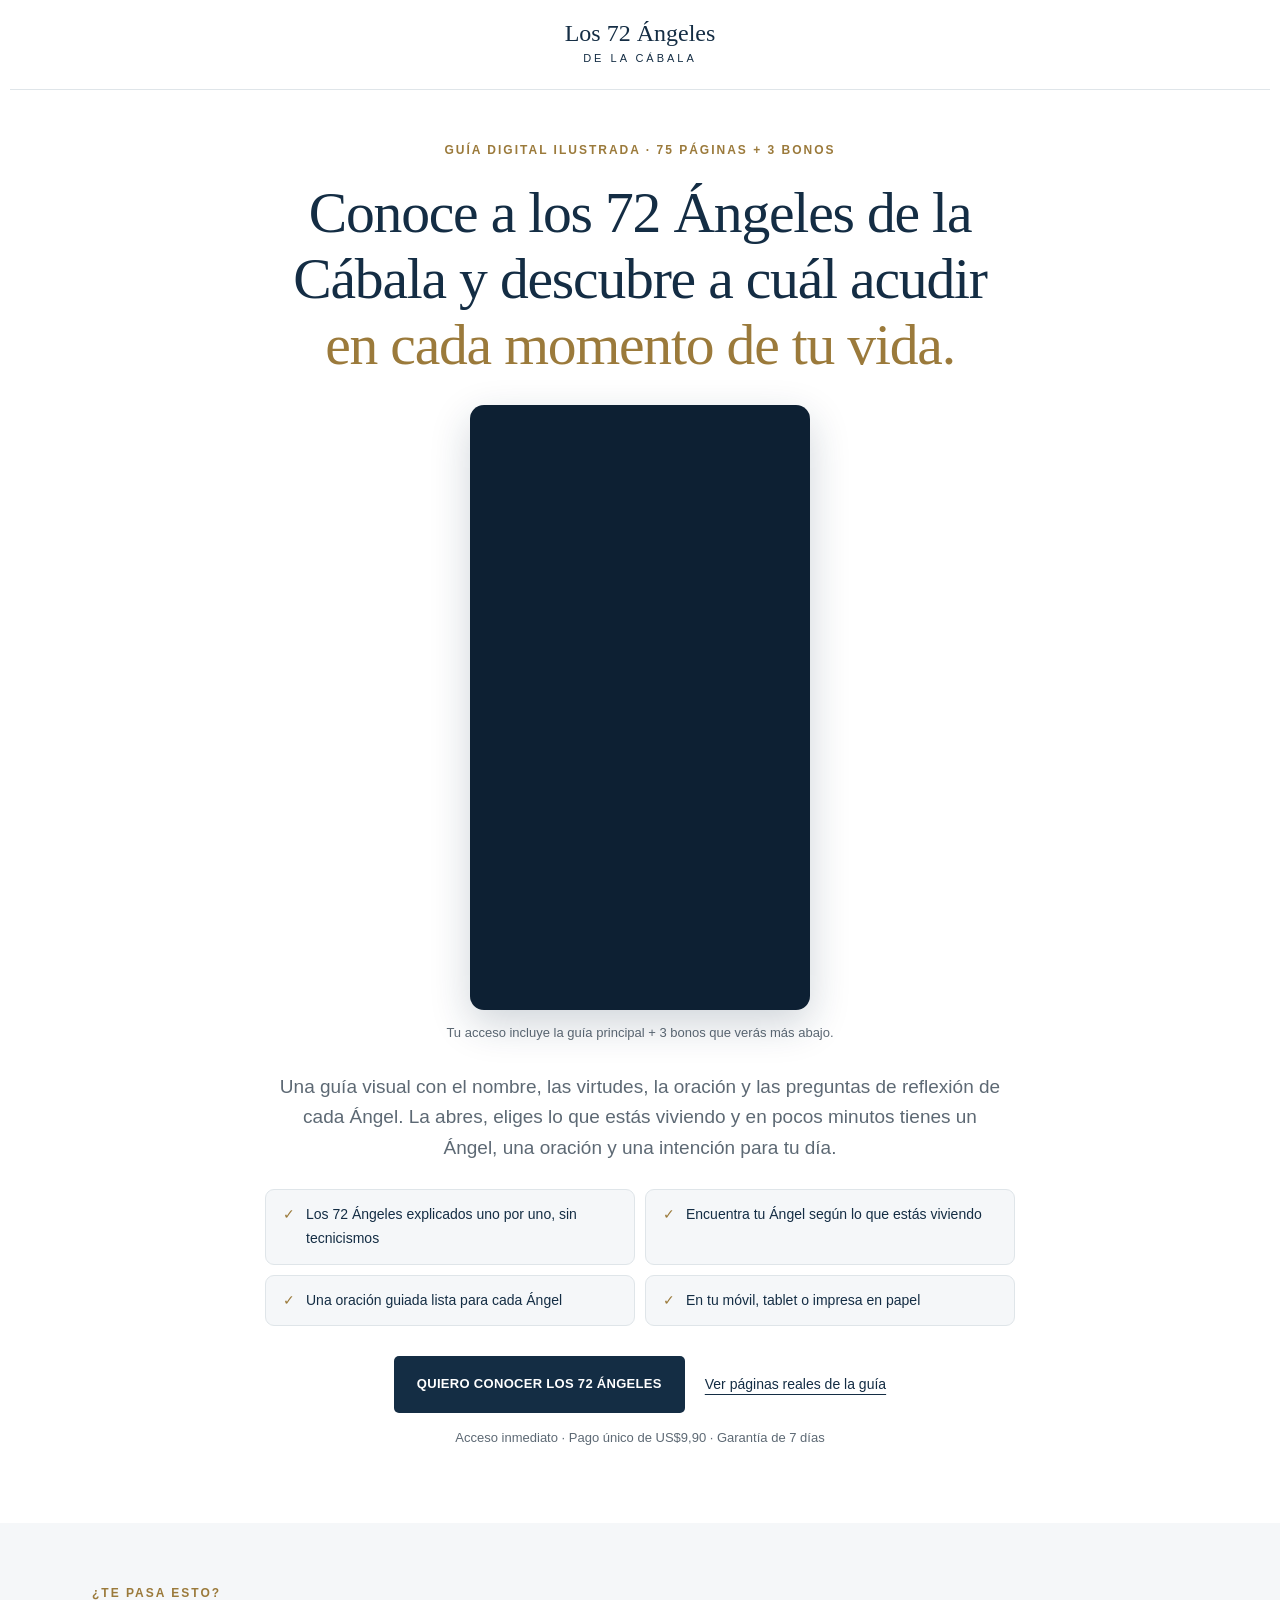
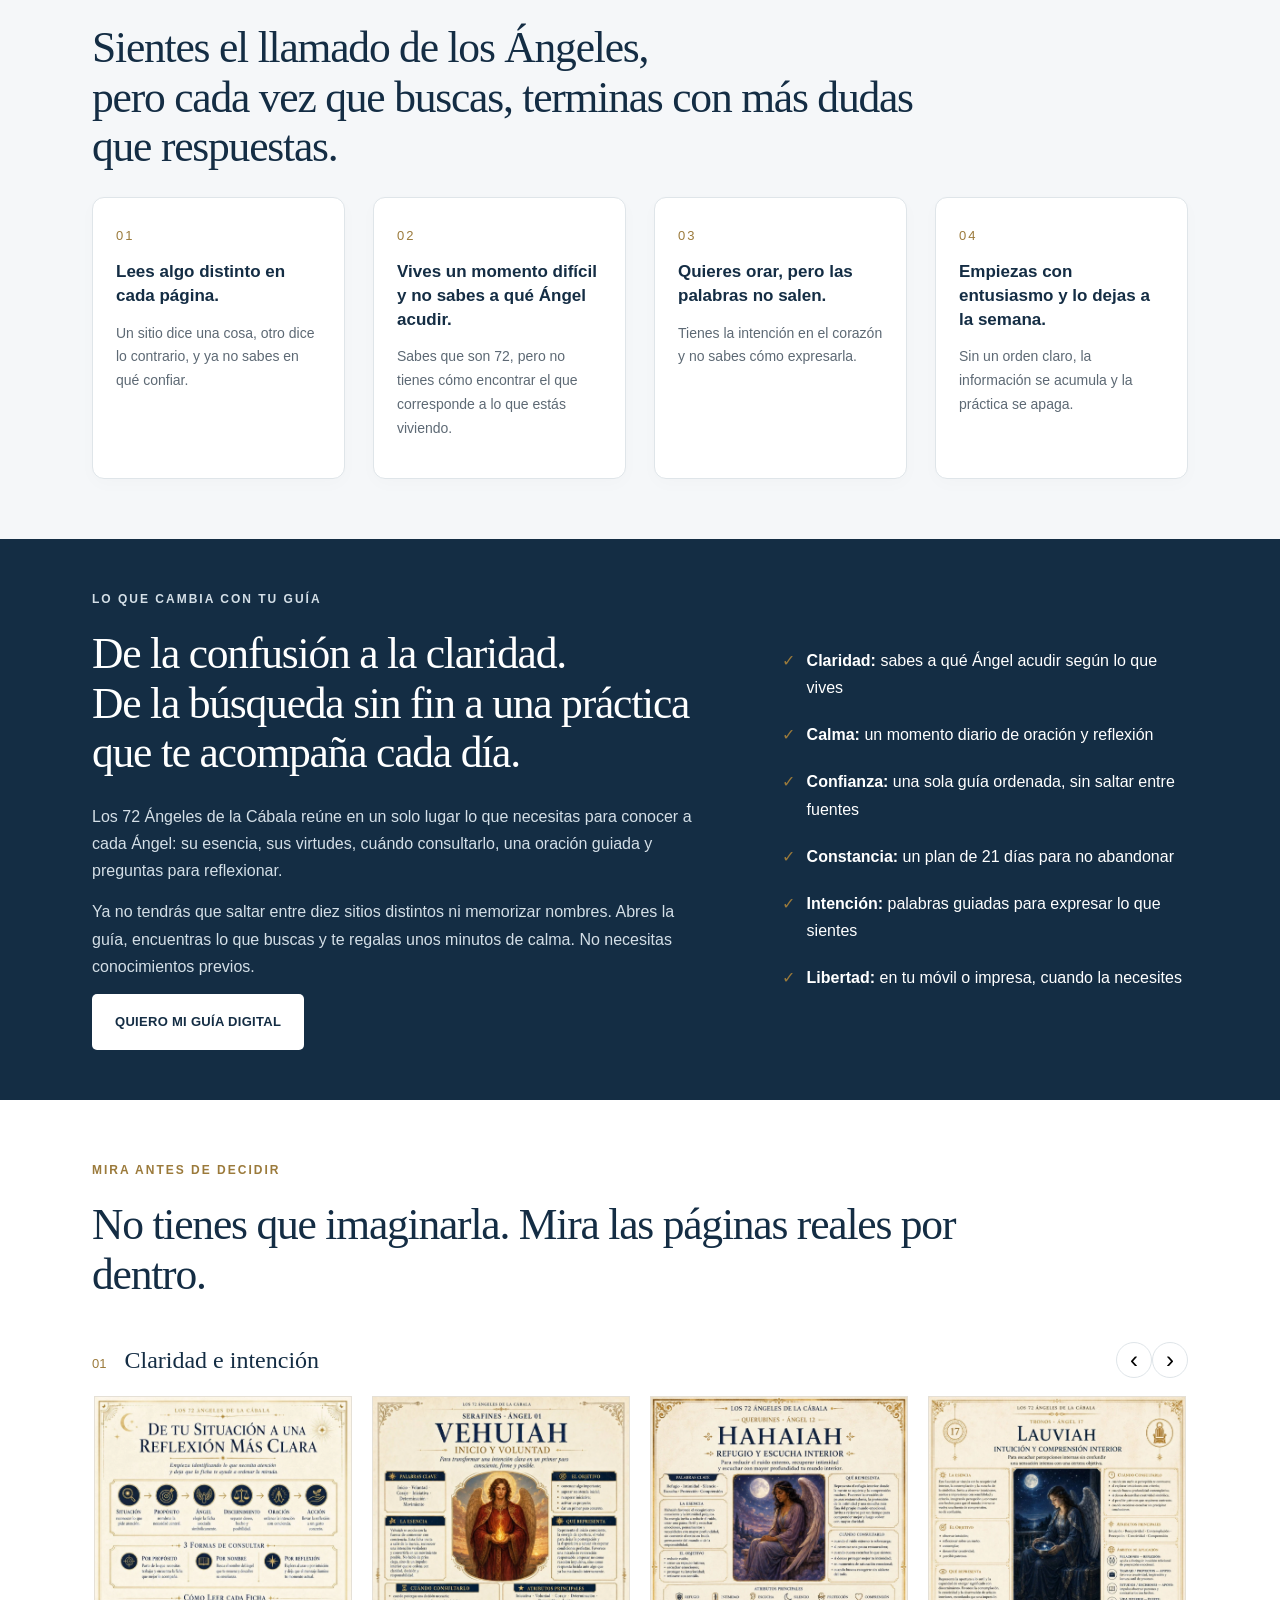
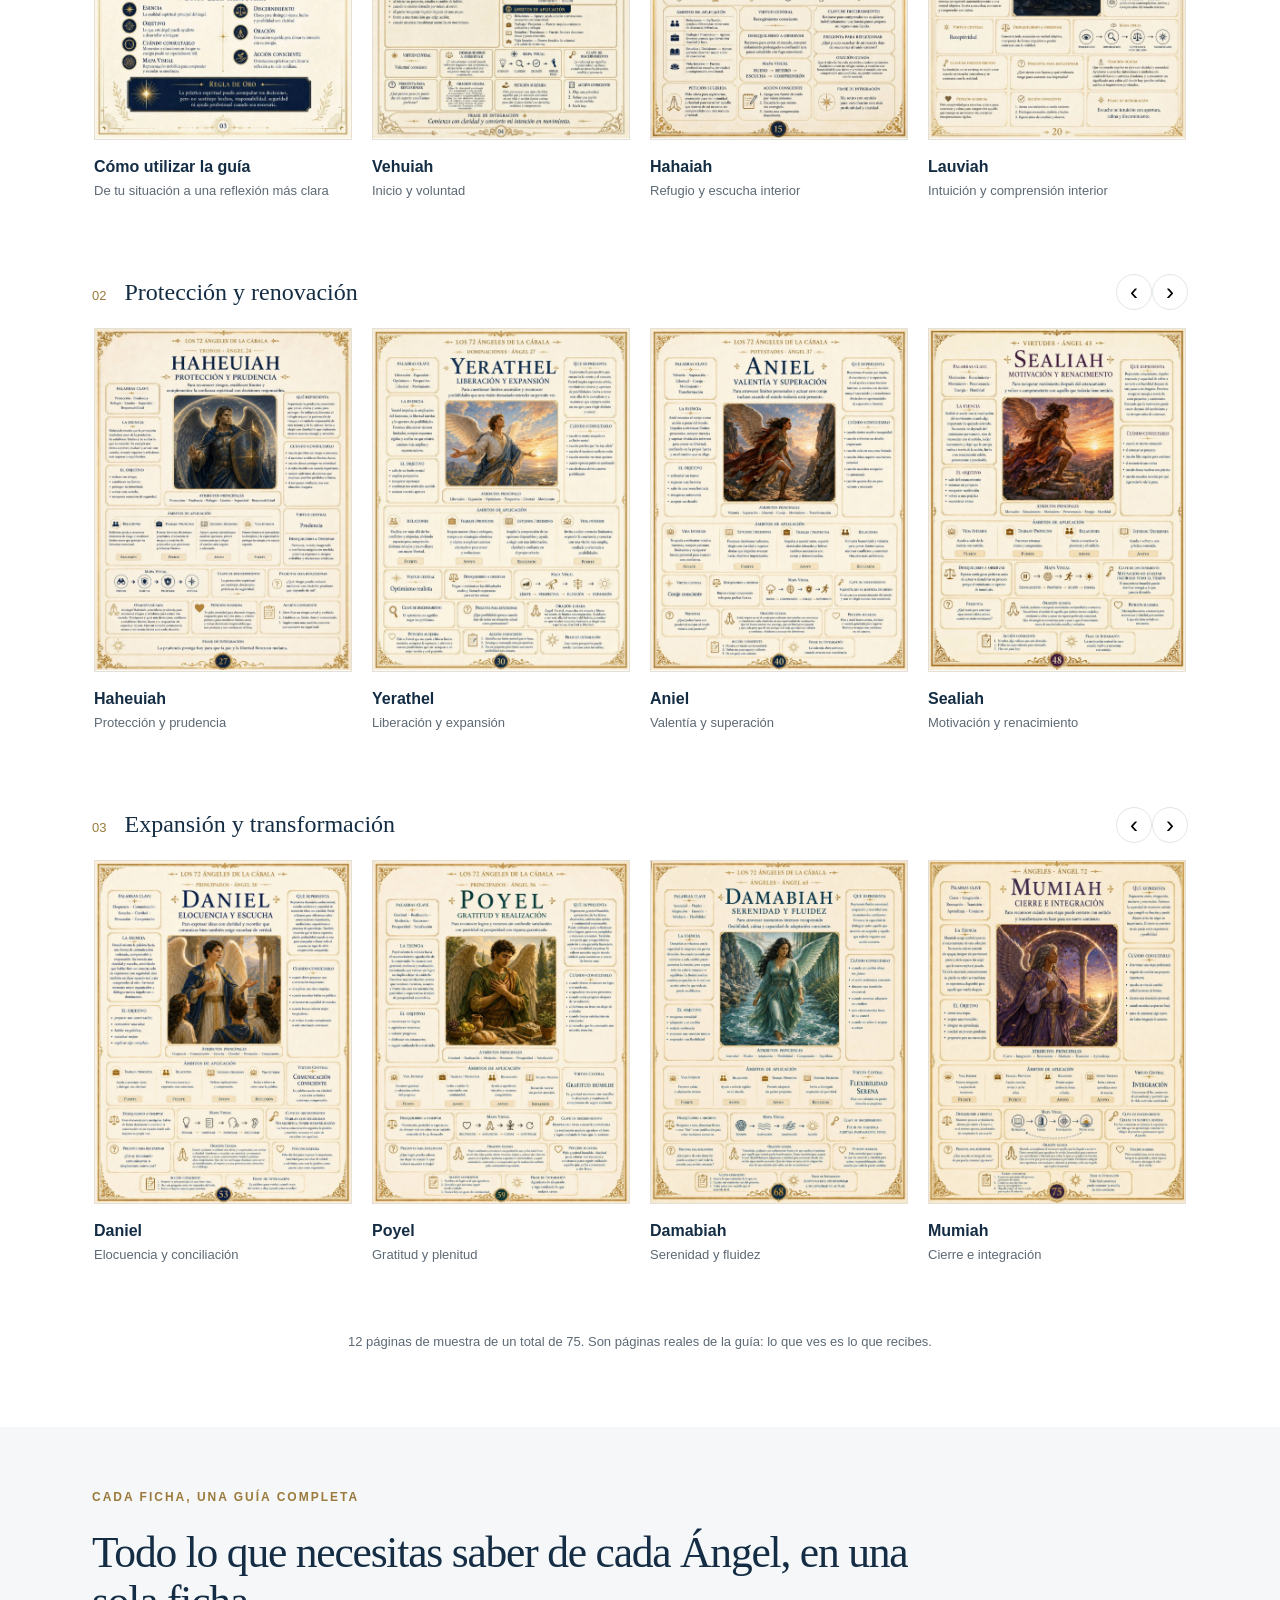
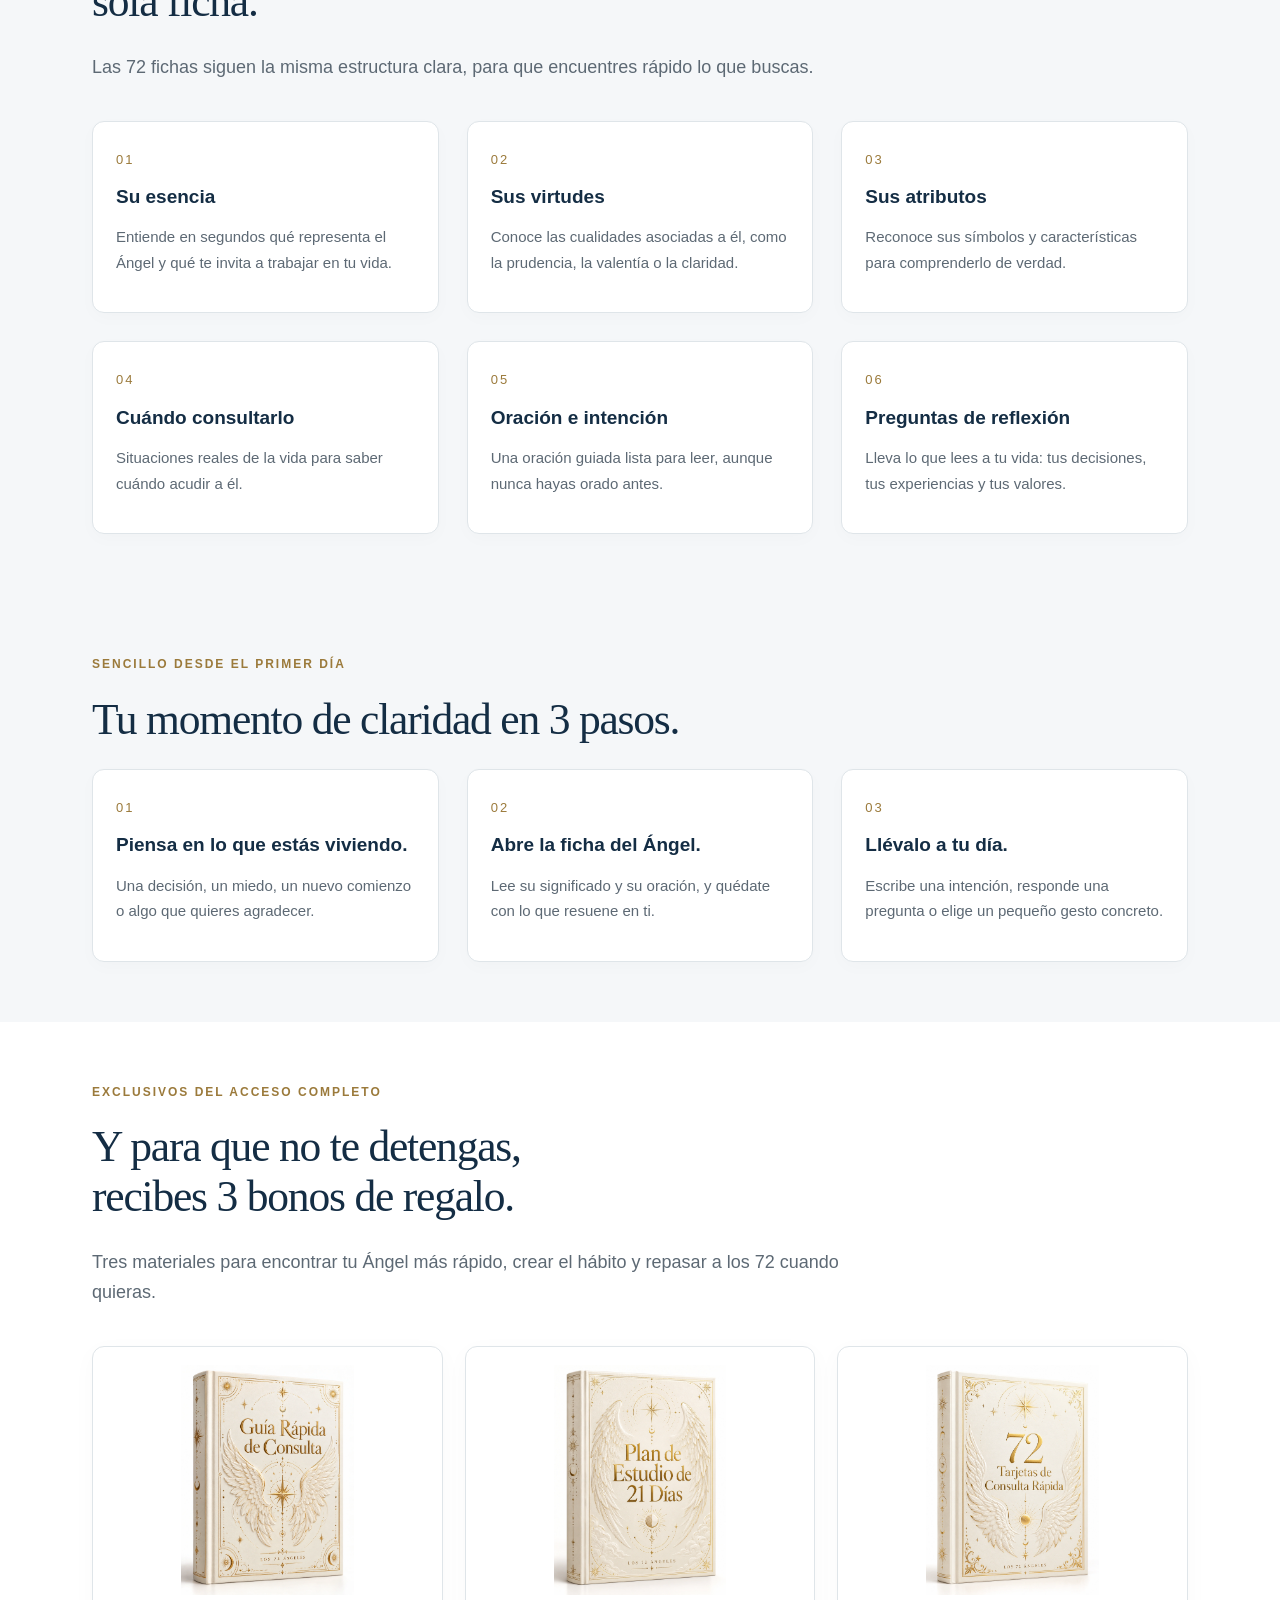
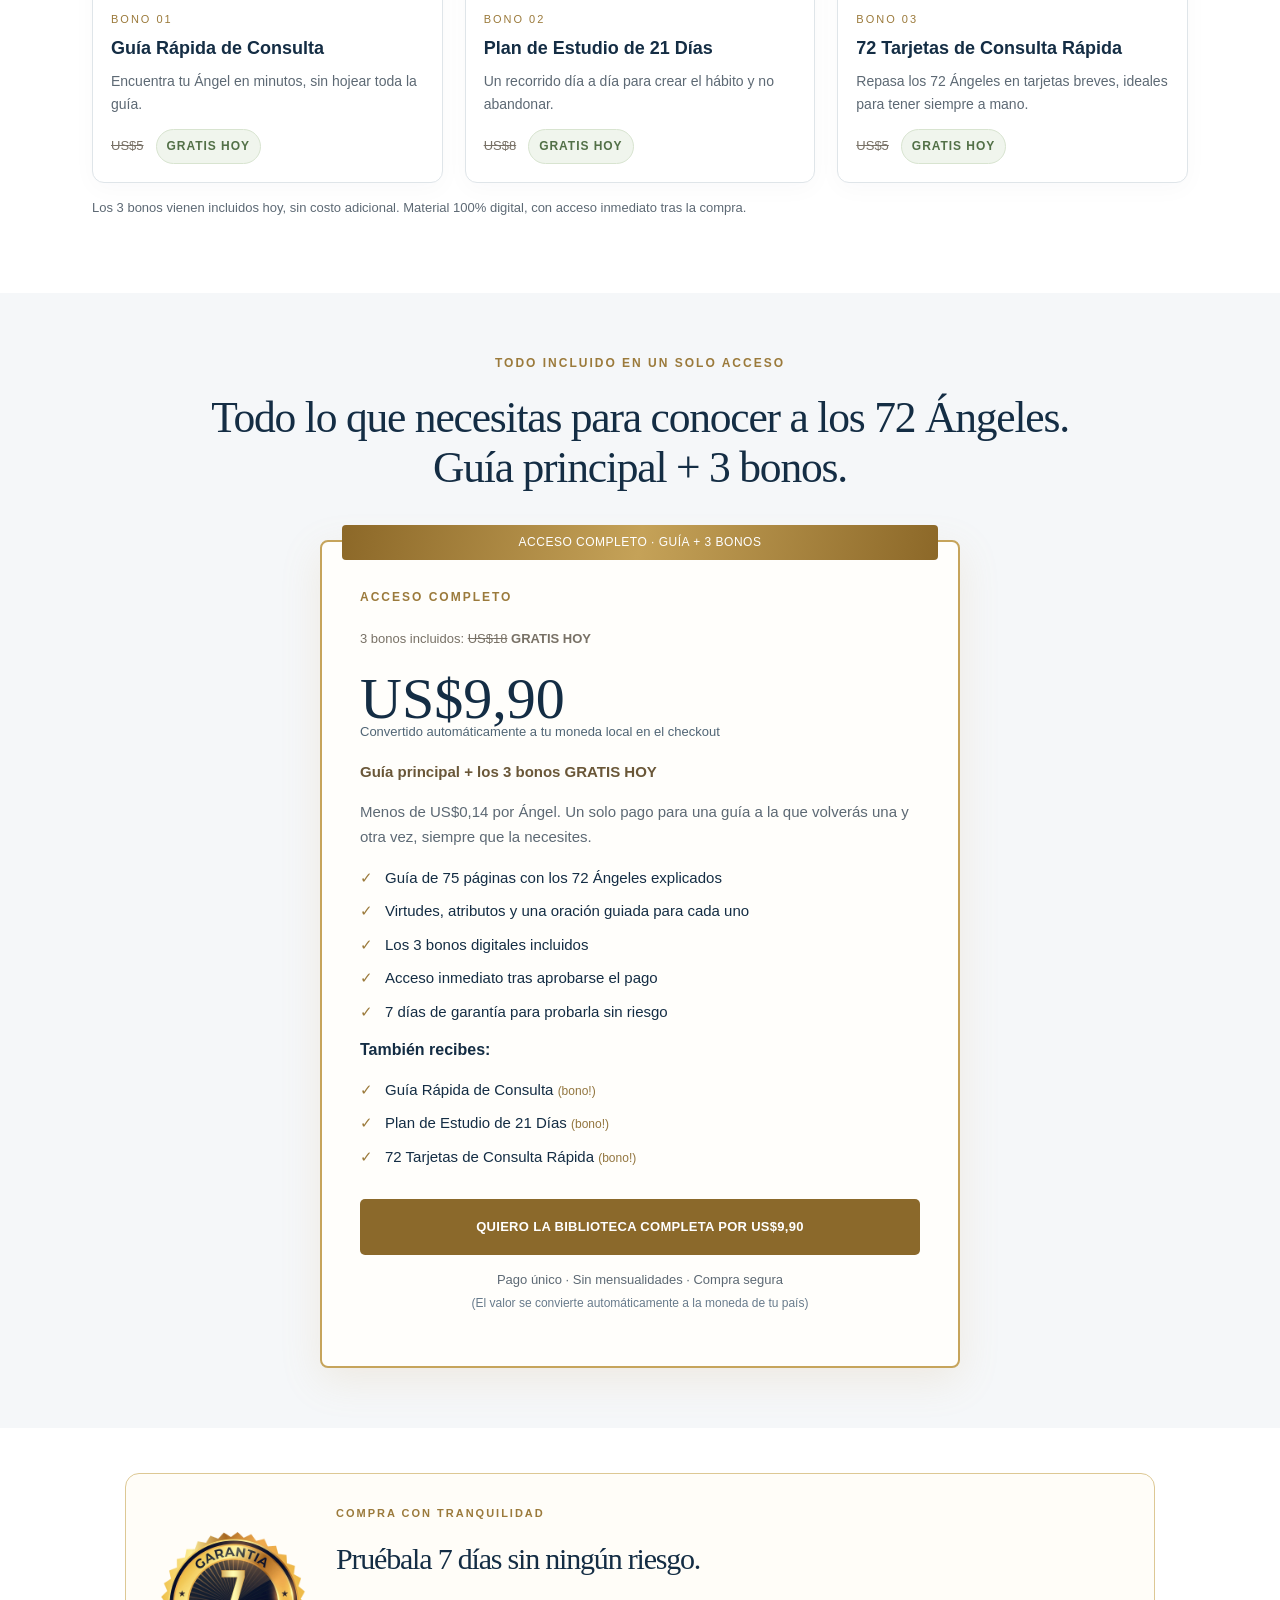
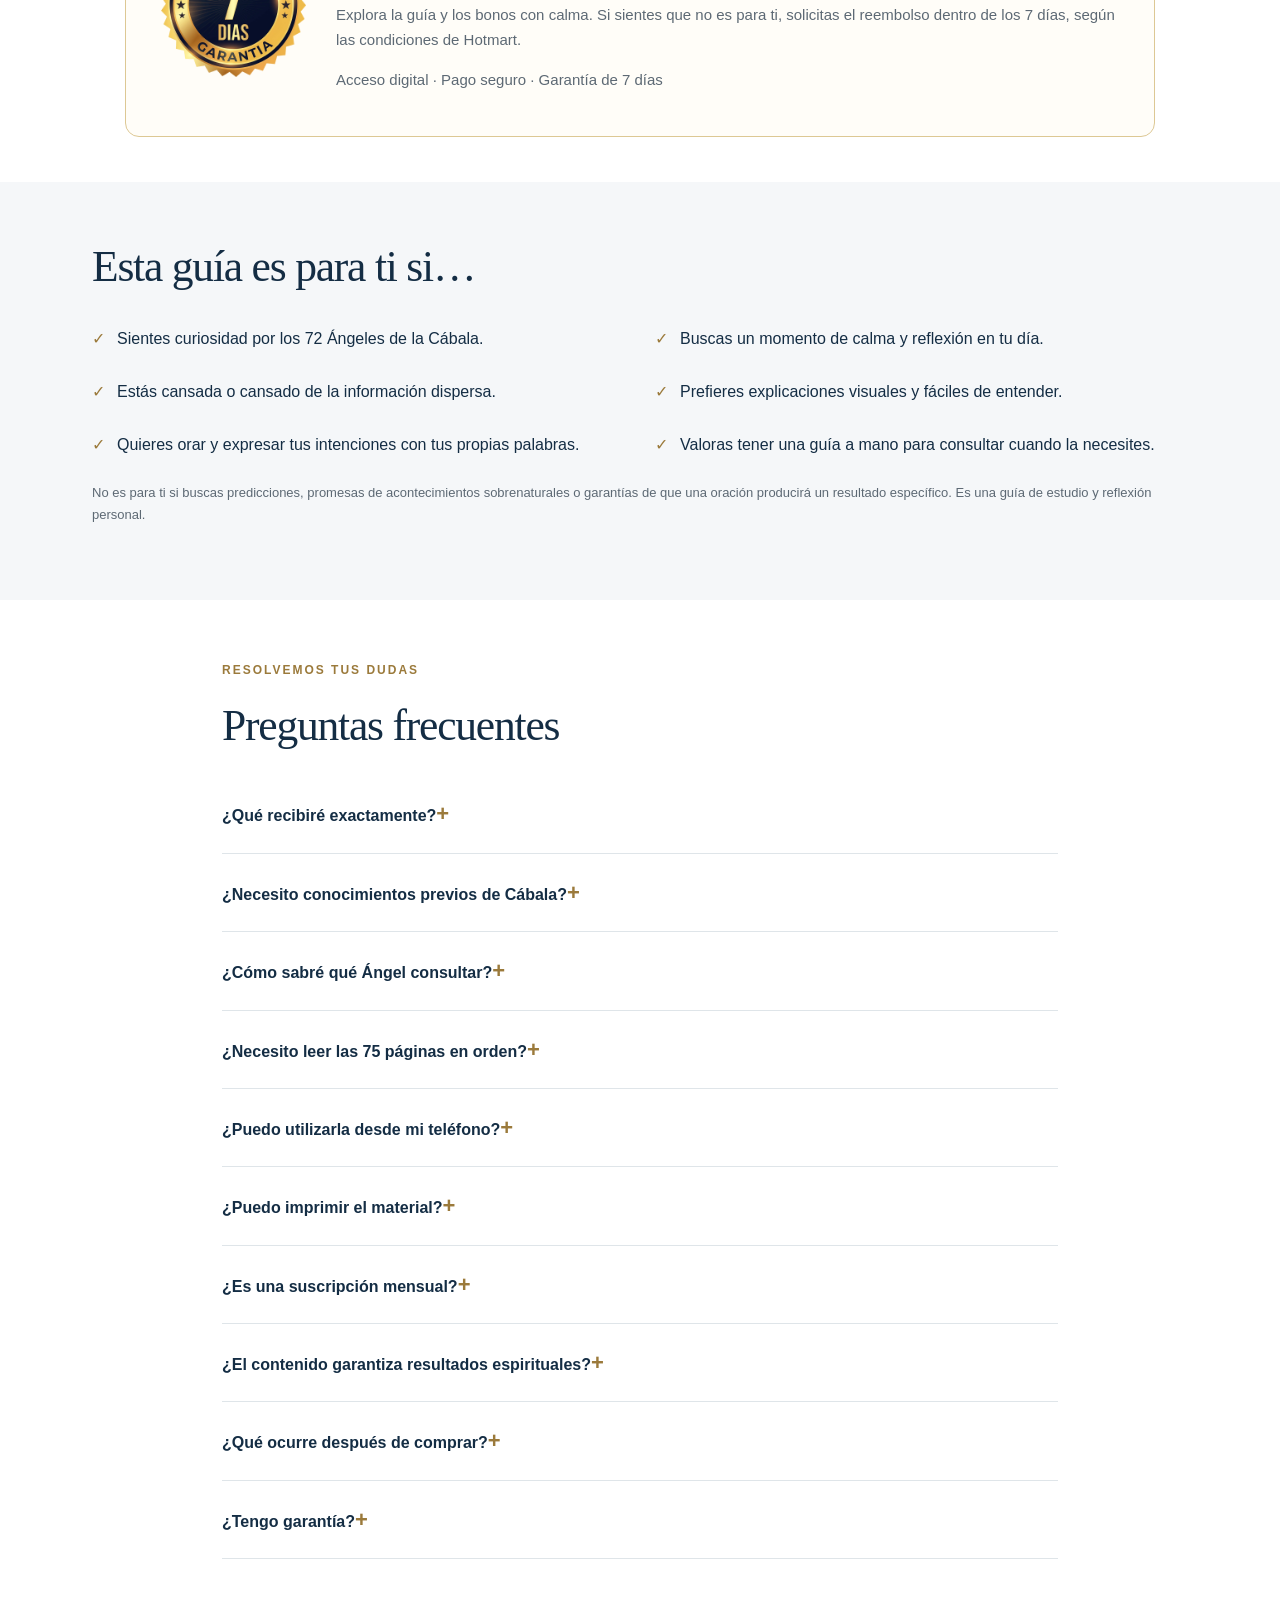
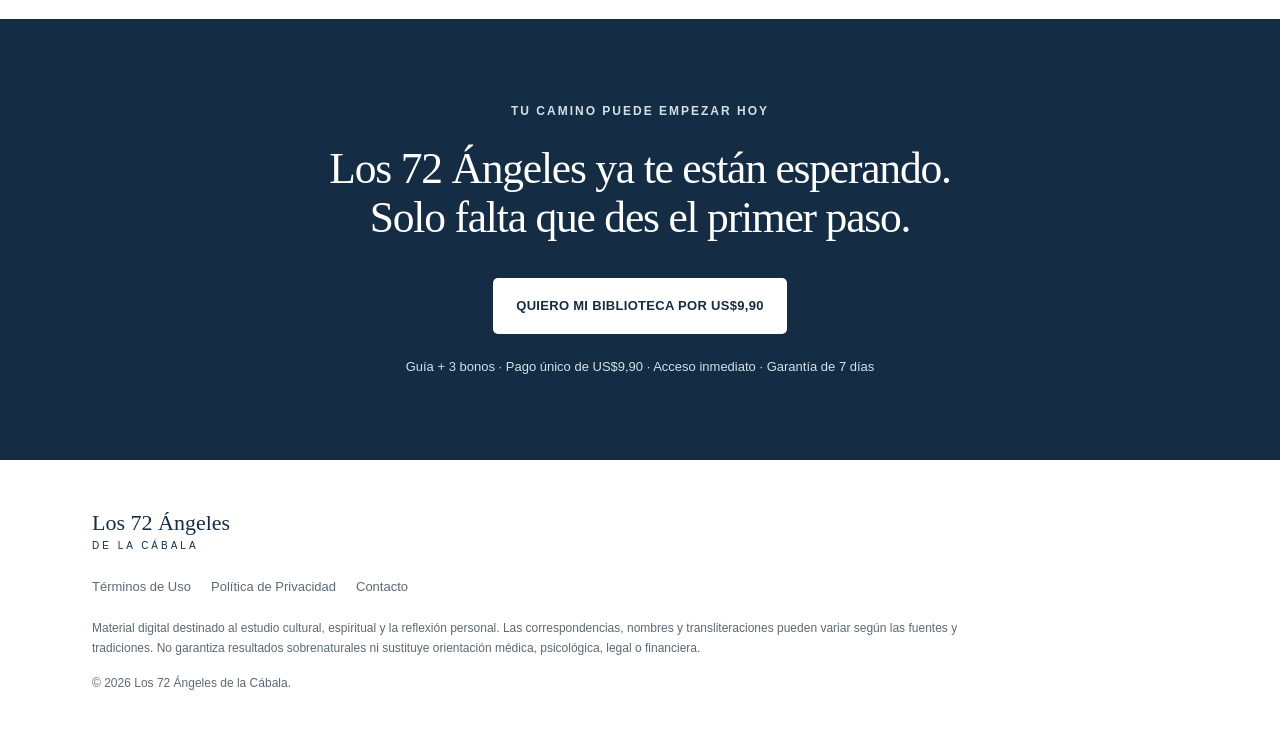
==== commit 08b75669: "Front: mini VSL do YouTube no lugar do mockup Co-Authored-By: Claude Opus 5.5 <noreply@anthropic.com" ====
--- a/index.html
+++ b/index.html
@@ -1 +1 @@
-<!doctype html> <html lang="es"> <head> <meta charset="utf-8"><link rel="preconnect" href="https://connect.facebook.net"><link rel="dns-prefetch" href="https://www.facebook.com"><link rel="preconnect" href="https://cdn.utmify.com.br"> <meta name="viewport" content="width=device-width,initial-scale=1"> <title>Los 72 Ángeles de la Cábala · Guía digital ilustrada</title> <meta name="description" content="Conoce a los 72 Ángeles de la Cábala y descubre a cuál acudir en cada momento de tu vida. Guía ilustrada de 75 páginas + 3 bonos por US$9,90."> <meta property="og:title" content="Los 72 Ángeles de la Cábala · Guía digital ilustrada"> <meta property="og:description" content="Conoce a los 72 Ángeles de la Cábala y descubre a cuál acudir en cada momento de tu vida. Guía ilustrada de 75 páginas + 3 bonos por US$9,90."> <meta property="og:image" content="assets/mockup-front.webp"> <meta property="og:type" content="website"> <meta name="twitter:card" content="summary_large_image"> <link rel="icon" href="favicon.svg"> <style>:root{--ink:#142d44;--muted:#5d6974;--gold:#9b7a3b;--soft:#f5f7f9;--line:#dfe5e9}*{box-sizing:border-box}html{scroll-behavior:smooth;scroll-padding-top:30px}body{margin:0;font:16px/1.7 Arial,sans-serif;color:var(--ink);background:#fff}a{color:inherit;text-decoration:none}button{font:inherit;cursor:pointer}header{max-width:1260px;padding:25px 32px;margin:auto;display:flex;justify-content:space-between;align-items:center;border-bottom:1px solid var(--line)}.brand{font:22px Georgia,serif;display:block}.brand span{display:block;font:10px/2 Arial,sans-serif;letter-spacing:3px}nav{display:flex;gap:30px;font-size:14px}.wrap{max-width:1160px;margin:auto;padding:85px 32px}.hero{max-width:1260px;display:grid;grid-template-columns:1.25fr .85fr;gap:80px;align-items:center;padding-top:65px;padding-bottom:85px}.eyebrow{font-size:12px;letter-spacing:2px;font-weight:700;color:var(--gold);margin:0 0 20px}h1,h2{font-family:Georgia,serif;font-weight:400;letter-spacing:-1.2px;line-height:1.14;margin:0 0 25px}h1{font-size:clamp(36px,4.1vw,58px)}h1 em{color:var(--gold);font-style:normal}h2{font-size:clamp(31px,3.4vw,44px);max-width:880px}h3{font-size:19px;line-height:1.4;margin:12px 0}p{color:var(--muted);margin:14px 0}.lead{font-size:19px;line-height:1.6}.intro{max-width:760px;font-size:18px;margin-bottom:38px}.checks{list-style:none;padding:0}.checks li{position:relative;padding-left:25px;margin:8px 0}.checks li:before{content:'✓';color:var(--gold);position:absolute;left:0}.actions{display:flex;flex-wrap:wrap;gap:20px;align-items:center;margin-top:30px}.button{display:inline-block;border:0;border-radius:5px;background:var(--ink);color:#fff;padding:17px 23px;font-size:13px;font-weight:700;letter-spacing:.3px;text-align:center;transition:background .2s,transform .2s}.button:hover{background:#284c68;transform:translateY(-2px)}.textlink{font-size:14px;text-decoration:underline;text-underline-offset:5px}.meta{font-size:13px;color:var(--muted)}.hero-art{position:relative;padding:20px 20px 60px;background:#f1f4f6;border-radius:6px}.hero-art img{display:block;width:100%;box-shadow:0 20px 50px #142d4422}.art-note{position:absolute;bottom:5px;left:0;right:0;text-align:center;padding:12px;background:#fff;box-shadow:0 6px 20px #142d4410}.art-note b,.art-note span{display:block}.art-note span{font-size:13px;color:var(--muted)}.soft{background:var(--soft)}.grid{display:grid;gap:28px}.four{grid-template-columns:repeat(4,1fr)}.three{grid-template-columns:repeat(3,1fr)}.two{grid-template-columns:repeat(2,1fr)}article p{font-size:15px}.num{font-size:13px;letter-spacing:2px;color:var(--gold)}.statement{font-family:Georgia,serif;font-size:27px;line-height:1.5;text-align:center;color:var(--ink);margin:55px 0 0}.statement.small{font-size:23px}.compare article{padding:30px;border:1px solid var(--line);border-radius:6px}.compare ul{padding-left:20px;color:var(--muted)}.compare li{margin:10px 0}.compare .checks{padding-left:0}.positive{background:#f3f7fa}.navy{background:var(--ink);color:#fff}.navy p{color:#d4dfe7}.navy h2{color:#fff}.product{display:grid;grid-template-columns:1.5fr 1fr;gap:80px;align-items:center}.product .checks li{margin:20px 0}.light{background:#fff;color:var(--ink)}.light:hover{background:#edf2f5}.collection{margin:35px 0 45px}.collection-head{display:flex;justify-content:space-between;align-items:center}.collection-head h3{font:24px Georgia,serif}.collection-head h3 span{font:13px Arial;margin-right:12px;color:var(--gold)}.collection-head button{width:36px;height:36px;border:1px solid var(--line);background:#fff;border-radius:50%;font-size:24px;line-height:1}.carousel{display:flex;gap:20px;overflow-x:auto;scroll-snap-type:x mandatory;padding:10px 2px 20px;scrollbar-width:thin;scrollbar-color:#b8c4cc transparent;cursor:grab}.sample{background:0 0;border:none;text-align:left;flex:0 0 calc((100% - 60px)/ 4);padding:0;color:var(--ink);scroll-snap-align:start;min-width:0}.sample img{width:100%;display:block;aspect-ratio:3/4;object-fit:contain;background:#fafafa;border:1px solid #e5e0d6;transition:transform .2s}.sample:hover img{transform:translateY(-4px)}.sample b{display:block;margin:13px 0 0}.sample span{font-size:13px;display:block;color:var(--muted)}.center{text-align:center;margin-left:auto;margin-right:auto}.uses article{border-top:1px solid var(--line);padding-top:10px}.bonus-list article{display:flex;gap:35px;padding:22px 0;border-bottom:1px solid var(--line)}.bonus-list .num{min-width:85px;padding-top:14px}.bonus-list h3{margin:8px 0}.bonus-list p{margin:0}.pricing{max-width:950px;margin:45px auto 0;align-items:start;gap:28px}.plan{padding:38px;border:1px solid var(--line);border-radius:8px;background:#fff;position:relative}.plan.featured{border:2px solid var(--ink);padding-top:45px}.ribbon{position:absolute;top:-17px;left:20px;right:20px;background:var(--ink);color:#fff;padding:7px 12px;border-radius:4px;font-size:12px;letter-spacing:.5px;text-align:center}.price{font:58px Georgia,serif;line-height:1.2}.plan .button{width:100%;margin-top:15px}.plan .checks{font-size:15px}.plan h3{font-size:16px}.extra{padding:13px;background:#f4f6f8;border-radius:4px}.choose{max-width:850px;margin:30px auto 0;text-align:center;font-size:15px}.guarantee{display:flex;gap:40px;align-items:center;max-width:1030px}.guarantee h2{font-size:34px}.seal{flex:none;border:1px solid var(--gold);border-radius:50%;width:105px;height:105px;display:flex;flex-direction:column;align-items:center;justify-content:center;font:44px Georgia;color:var(--gold)}.seal small{font:12px Arial;letter-spacing:2px}.audience{display:grid;grid-template-columns:1fr 1fr;gap:10px 30px}.faq{max-width:900px}details{border-bottom:1px solid var(--line);padding:20px 0}summary{cursor:pointer;font-weight:600;list-style:none;display:flex;justify-content:space-between;gap:20px}summary:after{content:'+';color:var(--gold);font-size:22px}details[open] summary:after{content:'−'}details p{padding-right:30px}.closing{text-align:center}.closing h2{margin-left:auto;margin-right:auto}.closing p{max-width:700px;margin:22px auto}.closing .button{margin-top:10px}footer.wrap{padding-top:50px;padding-bottom:35px}footer p{font-size:12px;max-width:900px}.footer-links{display:flex;gap:20px;margin:20px 0}.footer-links button{border:0;background:0 0;padding:0;font-size:13px;color:var(--muted)}dialog{border:0;border-radius:8px;padding:35px;max-width:600px;width:calc(100% - 32px);color:var(--ink)}dialog::backdrop{background:#071d30ce}#viewer{width:auto;max-width:95vw;padding:38px 12px 12px;background:#fff}#viewer img{max-width:88vw;max-height:83vh;display:block}.close{position:absolute;right:10px;top:5px;background:0 0;border:0;font-size:28px;color:var(--ink)}:focus-visible{outline:3px solid var(--gold);outline-offset:4px}@media(max-width:900px){.hero{gap:35px;grid-template-columns:1.2fr .8fr}.four{grid-template-columns:repeat(2,1fr)}.product{gap:35px}.sample{flex-basis:calc((100% - 40px)/ 3)}}@media(max-width:650px){header{padding:20px}.brand{font-size:18px}nav{gap:12px;font-size:12px}.wrap{padding:55px 22px}.hero{display:flex;flex-direction:column;padding-top:40px;gap:40px}.hero-art{width:85%;max-width:340px}.hero h1{font-size:39px}.eyebrow{font-size:11px;letter-spacing:1.5px}.lead{font-size:17px}.audience,.four,.product,.three,.two{grid-template-columns:1fr}.four{gap:20px}.three{gap:25px}.actions{display:block}.actions .button{width:100%;margin-bottom:17px}.textlink{display:block;text-align:center}.product{display:grid}.sample{flex-basis:72%}.collection-head h3{font-size:20px}.collection-head button{width:30px;height:30px}.plan{padding:28px}.plan.featured{margin-top:20px;padding:38px 28px 28px}.guarantee{display:block}.seal{margin-bottom:25px}.bonus-list article{gap:15px}.bonus-list .num{min-width:65px;font-size:11px}.statement{font-size:24px}.footer-links{gap:15px}.closing h2{font-size:34px}}@media(prefers-reduced-motion:reduce){html{scroll-behavior:auto}*{transition:none!important}}header{justify-content:center;text-align:center;padding:20px 24px}header .brand{font-size:24px}header .brand span{font-size:11px}.hero{display:block;max-width:980px;text-align:center;padding-top:55px;padding-bottom:60px}.hero h1{max-width:920px;margin:0 auto 24px;font-size:clamp(36px,4.5vw,58px);text-wrap:balance}.hero .eyebrow{text-align:center}.hero .lead{max-width:730px;margin:0 auto 26px}.hero .checks{display:grid;grid-template-columns:1fr 1fr;gap:10px;max-width:750px;margin:25px auto;text-align:left}.hero .checks li{background:var(--soft);border:1px solid var(--line);border-radius:9px;padding:13px 16px 13px 40px;margin:0;font-size:14px}.hero .checks li:before{left:17px;top:13px}.hero .actions{justify-content:center}.wrap{padding-top:60px;padding-bottom:60px}.hero.wrap{padding-top:50px}.four article,.three article{border:1px solid var(--line);border-radius:12px;background:#fff;padding:23px;box-shadow:0 5px 18px #142d4405}.four article h3{font-size:17px}.four article p{font-size:14px}.bonus-list{display:grid;grid-template-columns:repeat(3,1fr);gap:22px}.bonus-list article{display:flex;flex-direction:column;gap:0;border:1px solid var(--line);border-radius:12px;padding:18px;background:#fff;box-shadow:0 6px 24px #142d4407}.bonus-list article img{width:100%;height:230px;object-fit:contain;margin-bottom:15px}.bonus-list .num{padding:0;font-size:11px}.bonus-list article h3{font-size:18px}.bonus-list article p{font-size:14px}.plan.featured{border:3px solid #b38a3a;box-shadow:0 0 0 5px #caa65714,0 12px 32px #93702b12;background:linear-gradient(150deg,#fffdf7,#fff 60%)}.featured .ribbon{background:linear-gradient(100deg,#8c6828,#c5a258,#8c6828)}.featured .button{background:#8b692b}.featured .button:hover{background:#735321}.guarantee{border:1px solid #ddc894;border-radius:14px;margin-top:45px;margin-bottom:45px;padding:30px 35px;background:#fffdf8;gap:30px}.guarantee-image{width:145px;height:145px;object-fit:contain;border-radius:8px;flex:none}.guarantee h2{font-size:30px}.guarantee p{font-size:15px}.guarantee .eyebrow{font-size:11px}.product{padding-top:50px;padding-bottom:50px}.closing .wrap{padding-top:60px;padding-bottom:60px}@media(max-width:900px){.bonus-list{grid-template-columns:repeat(2,1fr)}.guarantee{margin-left:22px;margin-right:22px}}@media(max-width:650px){header .brand{font-size:22px}.hero.wrap{padding-top:35px}.hero h1{font-size:37px;line-height:1.17}.hero .checks{grid-template-columns:1fr}.hero .actions .button{width:100%}.bonus-list{grid-template-columns:1fr 1fr;gap:12px}.bonus-list article{padding:12px}.bonus-list article img{height:160px}.bonus-list article h3{font-size:16px}.bonus-list article p{font-size:13px}.guarantee{display:flex;flex-direction:column;text-align:center;padding:28px 20px;gap:15px}.guarantee-image{width:130px;height:130px}.guarantee h2{font-size:29px}.wrap{padding-top:45px;padding-bottom:45px}.plan.featured{padding-top:42px}}.hero-mockup{display:block;width:100%;max-width:580px;height:auto;margin:30px auto 12px;border-radius:12px;box-shadow:0 12px 35px #142d441a}.mockup-caption{margin:0 auto 28px}@media(max-width:650px){.hero-mockup{margin-top:24px;border-radius:8px}.mockup-caption{font-size:12px}}.sample img{height:auto}.single-offer{max-width:640px;margin:48px auto 0}.single-offer .featured{border:2px solid #c6a45b;box-shadow:0 12px 40px #c6a45b26}.single-offer .button{white-space:normal}.bonus-price{display:flex;flex-wrap:wrap;gap:8px 12px;align-items:center;margin-top:12px!important}.bonus-price span,.price-reference{color:#787166;font-size:13px}.bonus-price strong{font-size:12px;letter-spacing:.08em;color:#527047;background:#f0f5ed;border:1px solid #d8e4d0;padding:6px 10px;border-radius:40px}.bonus-label{font-size:12px;color:#92753e}.included-offer{font-weight:600;color:#6a5738}.hero-mockup{background:#fff}.bonus-list article img{object-fit:contain;background:#fff;border-radius:12px}.single-offer .plan{background:#fffefb}</style> <link rel="preload" as="image" href="assets/mockup-front.webp" fetchpriority="high"> <script>!function(e,t,n,c,o,a,f){e.fbq||(o=e.fbq=function(){o.callMethod?o.callMethod.apply(o,arguments):o.queue.push(arguments)},e._fbq||(e._fbq=o),o.push=o,o.loaded=!0,o.version="2.0",o.queue=[],(a=t.createElement(n)).async=!0,a.src="https://connect.facebook.net/en_US/fbevents.js",(f=t.getElementsByTagName(n)[0]).parentNode.insertBefore(a,f))}(window,document,"script"),fbq("init","1791405689657118"),fbq("track","PageView")</script> <script src="https://cdn.utmify.com.br/scripts/pixel/pixel.js" async defer="defer"></script> <script src="https://cdn.utmify.com.br/scripts/utms/latest.js" data-utmify-prevent-xcod-sck data-utmify-prevent-subids async defer="defer"></script> <style>*,::backdrop,:after,:before{box-sizing:border-box}img,svg,video{display:block;max-width:100%;height:auto}ol,ul{list-style:none}summary{display:list-item}summary::-webkit-details-marker{display:none}</style> </head> <body> <noscript><img height="1" width="1" style="display:none" alt="" src="https://www.facebook.com/tr?id=1791405689657118&ev=PageView&noscript=1"></noscript> <div id="root"><div> <header><a class="brand" href="#">Los 72 Ángeles <span>DE LA CÁBALA</span></a></header> <main> <section class="hero wrap"><div> <p class="eyebrow">GUÍA DIGITAL ILUSTRADA · 75 PÁGINAS + 3 BONOS</p> <h1>Conoce a los 72 Ángeles de la Cábala y descubre a cuál acudir <em>en cada momento de tu vida.</em></h1> <img loading="eager" alt="Guía Los 72 Ángeles de la Cábala con sus bonos" class="hero-mockup" decoding="async" fetchpriority="high" height="1200" width="1200" src="assets/mockup-front.webp"> <p class="meta mockup-caption">Tu acceso incluye la guía principal + 3 bonos que verás más abajo.</p> <p class="lead">Una guía visual con el nombre, las virtudes, la oración y las preguntas de reflexión de cada Ángel. La abres, eliges lo que estás viviendo y en pocos minutos tienes un Ángel, una oración y una intención para tu día.</p> <ul class="checks"><li>Los 72 Ángeles explicados uno por uno, sin tecnicismos</li><li>Encuentra tu Ángel según lo que estás viviendo</li><li>Una oración guiada lista para cada Ángel</li><li>En tu móvil, tablet o impresa en papel</li></ul> <div class="actions"><a class="button" href="#muestras">QUIERO CONOCER LOS 72 ÁNGELES</a><a class="textlink" href="#muestras">Ver páginas reales de la guía</a></div> <p class="meta">Acceso inmediato · Pago único de US$9,90 · Garantía de 7 días</p> </div></section> <section class="soft"><div class="wrap"> <p class="eyebrow">¿TE PASA ESTO?</p> <h2>Sientes el llamado de los Ángeles,<br>pero cada vez que buscas, terminas con más dudas que respuestas.</h2> <div class="grid four"> <article><span class="num">01</span><h3>Lees algo distinto en cada página.</h3><p>Un sitio dice una cosa, otro dice lo contrario, y ya no sabes en qué confiar.</p></article> <article><span class="num">02</span><h3>Vives un momento difícil y no sabes a qué Ángel acudir.</h3><p>Sabes que son 72, pero no tienes cómo encontrar el que corresponde a lo que estás viviendo.</p></article> <article><span class="num">03</span><h3>Quieres orar, pero las palabras no salen.</h3><p>Tienes la intención en el corazón y no sabes cómo expresarla.</p></article> <article><span class="num">04</span><h3>Empiezas con entusiasmo y lo dejas a la semana.</h3><p>Sin un orden claro, la información se acumula y la práctica se apaga.</p></article> </div></div></section> <section class="navy"><div class="wrap product"><div> <p class="eyebrow">LO QUE CAMBIA CON TU GUÍA</p> <h2>De la confusión a la claridad.<br>De la búsqueda sin fin a una práctica que te acompaña cada día.</h2> <p>Los 72 Ángeles de la Cábala reúne en un solo lugar lo que necesitas para conocer a cada Ángel: su esencia, sus virtudes, cuándo consultarlo, una oración guiada y preguntas para reflexionar.</p> <p>Ya no tendrás que saltar entre diez sitios distintos ni memorizar nombres. Abres la guía, encuentras lo que buscas y te regalas unos minutos de calma. No necesitas conocimientos previos.</p> <a class="button light" href="#planes">QUIERO MI GUÍA DIGITAL</a></div> <ul class="checks"><li><b>Claridad:</b> sabes a qué Ángel acudir según lo que vives</li><li><b>Calma:</b> un momento diario de oración y reflexión</li><li><b>Confianza:</b> una sola guía ordenada, sin saltar entre fuentes</li><li><b>Constancia:</b> un plan de 21 días para no abandonar</li><li><b>Intención:</b> palabras guiadas para expresar lo que sientes</li><li><b>Libertad:</b> en tu móvil o impresa, cuando la necesites</li></ul> </div></section> <section class="wrap" id="muestras"> <p class="eyebrow">MIRA ANTES DE DECIDIR</p> <h2>No tienes que imaginarla. Mira las páginas reales por dentro.</h2> <div class="collection"><div class="collection-head"><h3><span>01</span> Claridad e intención</h3><div><button aria-label="Muestras anteriores" class="previous">‹</button><button aria-label="Muestras siguientes" class="next">›</button></div></div> <div aria-label="Claridad e intención" class="carousel" tabindex="0"> <button aria-label="Ampliar Cómo utilizar la guía" class="sample" data-image="assets/sample-01.webp" data-title="Cómo utilizar la guía"><img loading="lazy" alt="Página real: Cómo utilizar la guía" decoding="async" height="1500" width="1125" src="assets/sample-01.webp"><b>Cómo utilizar la guía</b><span>De tu situación a una reflexión más clara</span></button> <button aria-label="Ampliar Vehuiah" class="sample" data-image="assets/sample-02.webp" data-title="Vehuiah"><img loading="lazy" alt="Página real: Vehuiah" decoding="async" height="1500" width="1125" src="assets/sample-02.webp"><b>Vehuiah</b><span>Inicio y voluntad</span></button> <button aria-label="Ampliar Hahaiah" class="sample" data-image="assets/sample-03.webp" data-title="Hahaiah"><img loading="lazy" alt="Página real: Hahaiah" decoding="async" height="1500" width="1125" src="assets/sample-03.webp"><b>Hahaiah</b><span>Refugio y escucha interior</span></button> <button aria-label="Ampliar Lauviah" class="sample" data-image="assets/sample-04.webp" data-title="Lauviah"><img loading="lazy" alt="Página real: Lauviah" decoding="async" height="1500" width="1125" src="assets/sample-04.webp"><b>Lauviah</b><span>Intuición y comprensión interior</span></button> </div></div> <div class="collection"><div class="collection-head"><h3><span>02</span> Protección y renovación</h3><div><button aria-label="Muestras anteriores" class="previous">‹</button><button aria-label="Muestras siguientes" class="next">›</button></div></div> <div aria-label="Protección y renovación" class="carousel" tabindex="0"> <button aria-label="Ampliar Haheuiah" class="sample" data-image="assets/sample-05.webp" data-title="Haheuiah"><img loading="lazy" alt="Página real: Haheuiah" decoding="async" height="1500" width="1125" src="assets/sample-05.webp"><b>Haheuiah</b><span>Protección y prudencia</span></button> <button aria-label="Ampliar Yerathel" class="sample" data-image="assets/sample-06.webp" data-title="Yerathel"><img loading="lazy" alt="Página real: Yerathel" decoding="async" height="1500" width="1125" src="assets/sample-06.webp"><b>Yerathel</b><span>Liberación y expansión</span></button> <button aria-label="Ampliar Aniel" class="sample" data-image="assets/sample-07.webp" data-title="Aniel"><img loading="lazy" alt="Página real: Aniel" decoding="async" height="1500" width="1125" src="assets/sample-07.webp"><b>Aniel</b><span>Valentía y superación</span></button> <button aria-label="Ampliar Sealiah" class="sample" data-image="assets/sample-08.webp" data-title="Sealiah"><img loading="lazy" alt="Página real: Sealiah" decoding="async" height="1500" width="1125" src="assets/sample-08.webp"><b>Sealiah</b><span>Motivación y renacimiento</span></button> </div></div> <div class="collection"><div class="collection-head"><h3><span>03</span> Expansión y transformación</h3><div><button aria-label="Muestras anteriores" class="previous">‹</button><button aria-label="Muestras siguientes" class="next">›</button></div></div> <div aria-label="Expansión y transformación" class="carousel" tabindex="0"> <button aria-label="Ampliar Daniel" class="sample" data-image="assets/sample-09.webp" data-title="Daniel"><img loading="lazy" alt="Página real: Daniel" decoding="async" height="1500" width="1125" src="assets/sample-09.webp"><b>Daniel</b><span>Elocuencia y conciliación</span></button> <button aria-label="Ampliar Poyel" class="sample" data-image="assets/sample-10.webp" data-title="Poyel"><img loading="lazy" alt="Página real: Poyel" decoding="async" height="1500" width="1125" src="assets/sample-10.webp"><b>Poyel</b><span>Gratitud y plenitud</span></button> <button aria-label="Ampliar Damabiah" class="sample" data-image="assets/sample-11.webp" data-title="Damabiah"><img loading="lazy" alt="Página real: Damabiah" decoding="async" height="1500" width="1125" src="assets/sample-11.webp"><b>Damabiah</b><span>Serenidad y fluidez</span></button> <button aria-label="Ampliar Mumiah" class="sample" data-image="assets/sample-12.webp" data-title="Mumiah"><img loading="lazy" alt="Página real: Mumiah" decoding="async" height="1500" width="1125" src="assets/sample-12.webp"><b>Mumiah</b><span>Cierre e integración</span></button> </div></div> <p class="meta center">12 páginas de muestra de un total de 75. Son páginas reales de la guía: lo que ves es lo que recibes.</p> </section> <section class="soft"><div class="wrap"> <p class="eyebrow">CADA FICHA, UNA GUÍA COMPLETA</p> <h2>Todo lo que necesitas saber de cada Ángel, en una sola ficha.</h2> <p class="intro">Las 72 fichas siguen la misma estructura clara, para que encuentres rápido lo que buscas.</p> <div class="grid three"> <article><span class="num">01</span><h3>Su esencia</h3><p>Entiende en segundos qué representa el Ángel y qué te invita a trabajar en tu vida.</p></article> <article><span class="num">02</span><h3>Sus virtudes</h3><p>Conoce las cualidades asociadas a él, como la prudencia, la valentía o la claridad.</p></article> <article><span class="num">03</span><h3>Sus atributos</h3><p>Reconoce sus símbolos y características para comprenderlo de verdad.</p></article> <article><span class="num">04</span><h3>Cuándo consultarlo</h3><p>Situaciones reales de la vida para saber cuándo acudir a él.</p></article> <article><span class="num">05</span><h3>Oración e intención</h3><p>Una oración guiada lista para leer, aunque nunca hayas orado antes.</p></article> <article><span class="num">06</span><h3>Preguntas de reflexión</h3><p>Lleva lo que lees a tu vida: tus decisiones, tus experiencias y tus valores.</p></article> </div></div></section> <section class="soft"><div class="wrap"> <p class="eyebrow">SENCILLO DESDE EL PRIMER DÍA</p> <h2>Tu momento de claridad en 3 pasos.</h2> <div class="grid three"> <article><span class="num">01</span><h3>Piensa en lo que estás viviendo.</h3><p>Una decisión, un miedo, un nuevo comienzo o algo que quieres agradecer.</p></article> <article><span class="num">02</span><h3>Abre la ficha del Ángel.</h3><p>Lee su significado y su oración, y quédate con lo que resuene en ti.</p></article> <article><span class="num">03</span><h3>Llévalo a tu día.</h3><p>Escribe una intención, responde una pregunta o elige un pequeño gesto concreto.</p></article> </div></div></section> <section class="wrap" id="bonos"> <p class="eyebrow">EXCLUSIVOS DEL ACCESO COMPLETO</p> <h2>Y para que no te detengas,<br>recibes 3 bonos de regalo.</h2> <p class="intro">Tres materiales para encontrar tu Ángel más rápido, crear el hábito y repasar a los 72 cuando quieras.</p> <div class="bonus-list"> <article><img loading="lazy" alt="Guía Rápida de Consulta" decoding="async" height="1000" width="750" src="assets/bonus-premium-01.webp"><span class="num">BONO 01</span><div><h3>Guía Rápida de Consulta</h3><p>Encuentra tu Ángel en minutos, sin hojear toda la guía.</p><p class="bonus-price"><span><s>US$5</s></span><strong>GRATIS HOY</strong></p></div></article> <article><img loading="lazy" alt="Plan de Estudio de 21 Días" decoding="async" height="1000" width="750" src="assets/bonus-premium-06.webp"><span class="num">BONO 02</span><div><h3>Plan de Estudio de 21 Días</h3><p>Un recorrido día a día para crear el hábito y no abandonar.</p><p class="bonus-price"><span><s>US$8</s></span><strong>GRATIS HOY</strong></p></div></article> <article><img loading="lazy" alt="72 Tarjetas de Consulta Rápida" decoding="async" height="1000" width="750" src="assets/bonus-premium-07.webp"><span class="num">BONO 03</span><div><h3>72 Tarjetas de Consulta Rápida</h3><p>Repasa los 72 Ángeles en tarjetas breves, ideales para tener siempre a mano.</p><p class="bonus-price"><span><s>US$5</s></span><strong>GRATIS HOY</strong></p></div></article> </div> <p class="meta">Los 3 bonos vienen incluidos hoy, sin costo adicional. Material 100% digital, con acceso inmediato tras la compra.</p> </section> <section class="soft" id="planes"><div class="wrap"> <p class="eyebrow center">TODO INCLUIDO EN UN SOLO ACCESO</p> <h2 class="center">Todo lo que necesitas para conocer a los 72 Ángeles.<br>Guía principal + 3 bonos.</h2> <div class="pricing single-offer"><article class="plan featured"> <div class="ribbon">ACCESO COMPLETO · GUÍA + 3 BONOS</div> <p class="eyebrow">ACCESO COMPLETO</p> <p class="price-reference">3 bonos incluidos: <s>US$18</s> <strong>GRATIS HOY</strong></p> <div class="price">US$9,90</div> <p style="font-size:13px;color:#506575;margin-top:-12px;margin-bottom:16px;font-weight:500">Convertido automáticamente a tu moneda local en el checkout</p> <p class="included-offer">Guía principal + los 3 bonos GRATIS HOY</p> <p>Menos de US$0,14 por Ángel. Un solo pago para una guía a la que volverás una y otra vez, siempre que la necesites.</p> <ul class="checks"><li>Guía de 75 páginas con los 72 Ángeles explicados</li><li>Virtudes, atributos y una oración guiada para cada uno</li><li>Los 3 bonos digitales incluidos</li><li>Acceso inmediato tras aprobarse el pago</li><li>7 días de garantía para probarla sin riesgo</li></ul> <h3>También recibes:</h3> <ul class="checks"> <li>Guía Rápida de Consulta <span class="bonus-label">(bono!)</span></li> <li>Plan de Estudio de 21 Días <span class="bonus-label">(bono!)</span></li> <li>72 Tarjetas de Consulta Rápida <span class="bonus-label">(bono!)</span></li> </ul> <a class="button buy" data-plan="Completo · US$9,90" data-value="9.90" href="https://pay.hotmart.com/H107870026Q?off=6ng3km9t&amp;utm_source=organic&amp;utm_campaign=&amp;utm_medium=&amp;utm_content=&amp;utm_term=">QUIERO LA BIBLIOTECA COMPLETA POR US$9,90</a> <p class="meta center">Pago único · Sin mensualidades · Compra segura<br><span style="color:#687b8c;font-size:12px">(El valor se convierte automáticamente a la moneda de tu país)</span></p> </article></div> </div></section> <section class="wrap guarantee"> <img loading="lazy" alt="Garantía de 7 días" class="guarantee-image" decoding="async" height="700" width="700" src="assets/guarantee.webp"> <div><p class="eyebrow">COMPRA CON TRANQUILIDAD</p><h2>Pruébala 7 días sin ningún riesgo.</h2><p>Explora la guía y los bonos con calma. Si sientes que no es para ti, solicitas el reembolso dentro de los 7 días, según las condiciones de Hotmart.</p><p class="meta">Acceso digital · Pago seguro · Garantía de 7 días</p></div> </section> <section class="soft"><div class="wrap"> <h2>Esta guía es para ti si…</h2> <ul class="checks audience"><li>Sientes curiosidad por los 72 Ángeles de la Cábala.</li><li>Buscas un momento de calma y reflexión en tu día.</li><li>Estás cansada o cansado de la información dispersa.</li><li>Prefieres explicaciones visuales y fáciles de entender.</li><li>Quieres orar y expresar tus intenciones con tus propias palabras.</li><li>Valoras tener una guía a mano para consultar cuando la necesites.</li></ul> <p class="meta">No es para ti si buscas predicciones, promesas de acontecimientos sobrenaturales o garantías de que una oración producirá un resultado específico. Es una guía de estudio y reflexión personal.</p> </div></section> <section class="wrap faq"> <p class="eyebrow">RESOLVEMOS TUS DUDAS</p> <h2>Preguntas frecuentes</h2> <details><summary>¿Qué recibiré exactamente?</summary><p>La guía digital de 75 páginas con las 72 fichas de los Ángeles y los 3 bonos. Todo listo para abrir en tu móvil, tablet o computadora.</p></details> <details><summary>¿Necesito conocimientos previos de Cábala?</summary><p>No. La guía está pensada para empezar desde cero, con explicaciones breves y sencillas. Si nunca estudiaste la Cábala, es un buen punto de partida.</p></details> <details><summary>¿Cómo sabré qué Ángel consultar?</summary><p>Piensa en lo que estás viviendo y búscalo por tema o virtud. La Guía Rápida de Consulta te lleva al Ángel correspondiente en minutos.</p></details> <details><summary>¿Necesito leer las 75 páginas en orden?</summary><p>No. Puedes ir directo a la ficha que necesitas o, si prefieres un recorrido ordenado, seguir el Plan de Estudio de 21 Días.</p></details> <details><summary>¿Puedo utilizarla desde mi teléfono?</summary><p>Sí. Funciona en móvil, tablet y computadora, para que la tengas contigo donde estés.</p></details> <details><summary>¿Puedo imprimir el material?</summary><p>Sí, para tu uso personal, si prefieres tener tus fichas en papel.</p></details> <details><summary>¿Es una suscripción mensual?</summary><p>No. Pagas una sola vez y el material es tuyo, sin mensualidades ni cobros ocultos.</p></details> <details><summary>¿El contenido garantiza resultados espirituales?</summary><p>No. Es un material educativo, cultural y de reflexión personal, y no promete resultados específicos.</p></details> <details><summary>¿Qué ocurre después de comprar?</summary><p>En cuanto se aprueba el pago, recibes en tu correo las instrucciones para acceder a la guía y a los 3 bonos.</p></details> <details><summary>¿Tengo garantía?</summary><p>Sí. Tienes 7 días para conocer el material. Si no es para ti, solicitas el reembolso según las condiciones de Hotmart.</p></details> </section> <section class="navy closing"><div class="wrap"> <p class="eyebrow">TU CAMINO PUEDE EMPEZAR HOY</p> <h2>Los 72 Ángeles ya te están esperando.<br>Solo falta que des el primer paso.</h2> <a class="button light" href="#planes">QUIERO MI BIBLIOTECA POR US$9,90</a> <p class="meta">Guía + 3 bonos · Pago único de US$9,90 · Acceso inmediato · Garantía de 7 días</p> </div></section> </main> <footer class="wrap"> <a class="brand" href="#">Los 72 Ángeles <span>DE LA CÁBALA</span></a> <div class="footer-links"><button type="button" data-doc="terminos">Términos de Uso</button><button type="button" data-doc="privacidad">Política de Privacidad</button><button type="button" data-doc="contacto">Contacto</button></div> <p>Material digital destinado al estudio cultural, espiritual y la reflexión personal. Las correspondencias, nombres y transliteraciones pueden variar según las fuentes y tradiciones. No garantiza resultados sobrenaturales ni sustituye orientación médica, psicológica, legal o financiera.</p> <p>© 2026 Los 72 Ángeles de la Cábala.</p> </footer> </div></div> <dialog id="viewer"><button class="close" type="button" aria-label="Cerrar">×</button><img alt=""></dialog> <dialog id="doc-terminos"><button class="close" type="button" aria-label="Cerrar">×</button><h2>Términos de Uso</h2><p>[Pega aquí tus términos de uso.]</p></dialog> <dialog id="doc-privacidad"><button class="close" type="button" aria-label="Cerrar">×</button><h2>Política de Privacidad</h2><p>[Pega aquí tu política de privacidad.]</p></dialog> <dialog id="doc-contacto"><button class="close" type="button" aria-label="Cerrar">×</button><h2>Contacto</h2><p>[Pega aquí tu correo de contacto.]</p></dialog> <script>!function(){document.querySelectorAll(".collection").forEach(function(e){var t=e.querySelector(".carousel"),c=function(e){var c=t.querySelector(".sample");t.scrollBy({left:e*((c?c.offsetWidth:t.clientWidth)+20),behavior:"smooth"})};e.querySelector(".previous").addEventListener("click",function(){c(-1)}),e.querySelector(".next").addEventListener("click",function(){c(1)})});var e=document.getElementById("viewer"),t=e.querySelector("img");document.querySelectorAll(".sample").forEach(function(c){c.addEventListener("click",function(){t.src=c.dataset.image,t.alt=c.dataset.title,e.showModal()})}),document.querySelectorAll(".footer-links button").forEach(function(e){e.addEventListener("click",function(){document.getElementById("doc-"+e.dataset.doc).showModal()})}),document.querySelectorAll("dialog").forEach(function(e){e.querySelector(".close").addEventListener("click",function(){e.close()}),e.addEventListener("click",function(t){t.target===e&&e.close()})}),document.querySelectorAll("a.buy").forEach(function(e){e.addEventListener("click",function(){try{window.fbq&&fbq("track","InitiateCheckout",{value:9.9,currency:"USD"})}catch(e){}})})}()</script> </body> </html> +<!doctype html> <html lang="es"> <head> <meta charset="utf-8"><link rel="preconnect" href="https://connect.facebook.net"><link rel="dns-prefetch" href="https://www.facebook.com"><link rel="preconnect" href="https://cdn.utmify.com.br"> <meta name="viewport" content="width=device-width,initial-scale=1"> <title>Los 72 Ángeles de la Cábala · Guía digital ilustrada</title> <meta name="description" content="Conoce a los 72 Ángeles de la Cábala y descubre a cuál acudir en cada momento de tu vida. Guía ilustrada de 75 páginas + 3 bonos por US$9,90."> <meta property="og:title" content="Los 72 Ángeles de la Cábala · Guía digital ilustrada"> <meta property="og:description" content="Conoce a los 72 Ángeles de la Cábala y descubre a cuál acudir en cada momento de tu vida. Guía ilustrada de 75 páginas + 3 bonos por US$9,90."> <meta property="og:image" content="assets/mockup-front.webp"> <meta property="og:type" content="website"> <meta name="twitter:card" content="summary_large_image"> <link rel="icon" href="favicon.svg"> <style>:root{--ink:#142d44;--muted:#5d6974;--gold:#9b7a3b;--soft:#f5f7f9;--line:#dfe5e9}*{box-sizing:border-box}html{scroll-behavior:smooth;scroll-padding-top:30px}body{margin:0;font:16px/1.7 Arial,sans-serif;color:var(--ink);background:#fff}a{color:inherit;text-decoration:none}button{font:inherit;cursor:pointer}header{max-width:1260px;padding:25px 32px;margin:auto;display:flex;justify-content:space-between;align-items:center;border-bottom:1px solid var(--line)}.brand{font:22px Georgia,serif;display:block}.brand span{display:block;font:10px/2 Arial,sans-serif;letter-spacing:3px}nav{display:flex;gap:30px;font-size:14px}.wrap{max-width:1160px;margin:auto;padding:85px 32px}.hero{max-width:1260px;display:grid;grid-template-columns:1.25fr .85fr;gap:80px;align-items:center;padding-top:65px;padding-bottom:85px}.eyebrow{font-size:12px;letter-spacing:2px;font-weight:700;color:var(--gold);margin:0 0 20px}h1,h2{font-family:Georgia,serif;font-weight:400;letter-spacing:-1.2px;line-height:1.14;margin:0 0 25px}h1{font-size:clamp(36px,4.1vw,58px)}h1 em{color:var(--gold);font-style:normal}h2{font-size:clamp(31px,3.4vw,44px);max-width:880px}h3{font-size:19px;line-height:1.4;margin:12px 0}p{color:var(--muted);margin:14px 0}.lead{font-size:19px;line-height:1.6}.intro{max-width:760px;font-size:18px;margin-bottom:38px}.checks{list-style:none;padding:0}.checks li{position:relative;padding-left:25px;margin:8px 0}.checks li:before{content:'✓';color:var(--gold);position:absolute;left:0}.actions{display:flex;flex-wrap:wrap;gap:20px;align-items:center;margin-top:30px}.button{display:inline-block;border:0;border-radius:5px;background:var(--ink);color:#fff;padding:17px 23px;font-size:13px;font-weight:700;letter-spacing:.3px;text-align:center;transition:background .2s,transform .2s}.button:hover{background:#284c68;transform:translateY(-2px)}.textlink{font-size:14px;text-decoration:underline;text-underline-offset:5px}.meta{font-size:13px;color:var(--muted)}.hero-art{position:relative;padding:20px 20px 60px;background:#f1f4f6;border-radius:6px}.hero-art img{display:block;width:100%;box-shadow:0 20px 50px #142d4422}.art-note{position:absolute;bottom:5px;left:0;right:0;text-align:center;padding:12px;background:#fff;box-shadow:0 6px 20px #142d4410}.art-note b,.art-note span{display:block}.art-note span{font-size:13px;color:var(--muted)}.soft{background:var(--soft)}.grid{display:grid;gap:28px}.four{grid-template-columns:repeat(4,1fr)}.three{grid-template-columns:repeat(3,1fr)}.two{grid-template-columns:repeat(2,1fr)}article p{font-size:15px}.num{font-size:13px;letter-spacing:2px;color:var(--gold)}.statement{font-family:Georgia,serif;font-size:27px;line-height:1.5;text-align:center;color:var(--ink);margin:55px 0 0}.statement.small{font-size:23px}.compare article{padding:30px;border:1px solid var(--line);border-radius:6px}.compare ul{padding-left:20px;color:var(--muted)}.compare li{margin:10px 0}.compare .checks{padding-left:0}.positive{background:#f3f7fa}.navy{background:var(--ink);color:#fff}.navy p{color:#d4dfe7}.navy h2{color:#fff}.product{display:grid;grid-template-columns:1.5fr 1fr;gap:80px;align-items:center}.product .checks li{margin:20px 0}.light{background:#fff;color:var(--ink)}.light:hover{background:#edf2f5}.collection{margin:35px 0 45px}.collection-head{display:flex;justify-content:space-between;align-items:center}.collection-head h3{font:24px Georgia,serif}.collection-head h3 span{font:13px Arial;margin-right:12px;color:var(--gold)}.collection-head button{width:36px;height:36px;border:1px solid var(--line);background:#fff;border-radius:50%;font-size:24px;line-height:1}.carousel{display:flex;gap:20px;overflow-x:auto;scroll-snap-type:x mandatory;padding:10px 2px 20px;scrollbar-width:thin;scrollbar-color:#b8c4cc transparent;cursor:grab}.sample{background:0 0;border:none;text-align:left;flex:0 0 calc((100% - 60px)/ 4);padding:0;color:var(--ink);scroll-snap-align:start;min-width:0}.sample img{width:100%;display:block;aspect-ratio:3/4;object-fit:contain;background:#fafafa;border:1px solid #e5e0d6;transition:transform .2s}.sample:hover img{transform:translateY(-4px)}.sample b{display:block;margin:13px 0 0}.sample span{font-size:13px;display:block;color:var(--muted)}.center{text-align:center;margin-left:auto;margin-right:auto}.uses article{border-top:1px solid var(--line);padding-top:10px}.bonus-list article{display:flex;gap:35px;padding:22px 0;border-bottom:1px solid var(--line)}.bonus-list .num{min-width:85px;padding-top:14px}.bonus-list h3{margin:8px 0}.bonus-list p{margin:0}.pricing{max-width:950px;margin:45px auto 0;align-items:start;gap:28px}.plan{padding:38px;border:1px solid var(--line);border-radius:8px;background:#fff;position:relative}.plan.featured{border:2px solid var(--ink);padding-top:45px}.ribbon{position:absolute;top:-17px;left:20px;right:20px;background:var(--ink);color:#fff;padding:7px 12px;border-radius:4px;font-size:12px;letter-spacing:.5px;text-align:center}.price{font:58px Georgia,serif;line-height:1.2}.plan .button{width:100%;margin-top:15px}.plan .checks{font-size:15px}.plan h3{font-size:16px}.extra{padding:13px;background:#f4f6f8;border-radius:4px}.choose{max-width:850px;margin:30px auto 0;text-align:center;font-size:15px}.guarantee{display:flex;gap:40px;align-items:center;max-width:1030px}.guarantee h2{font-size:34px}.seal{flex:none;border:1px solid var(--gold);border-radius:50%;width:105px;height:105px;display:flex;flex-direction:column;align-items:center;justify-content:center;font:44px Georgia;color:var(--gold)}.seal small{font:12px Arial;letter-spacing:2px}.audience{display:grid;grid-template-columns:1fr 1fr;gap:10px 30px}.faq{max-width:900px}details{border-bottom:1px solid var(--line);padding:20px 0}summary{cursor:pointer;font-weight:600;list-style:none;display:flex;justify-content:space-between;gap:20px}summary:after{content:'+';color:var(--gold);font-size:22px}details[open] summary:after{content:'−'}details p{padding-right:30px}.closing{text-align:center}.closing h2{margin-left:auto;margin-right:auto}.closing p{max-width:700px;margin:22px auto}.closing .button{margin-top:10px}footer.wrap{padding-top:50px;padding-bottom:35px}footer p{font-size:12px;max-width:900px}.footer-links{display:flex;gap:20px;margin:20px 0}.footer-links button{border:0;background:0 0;padding:0;font-size:13px;color:var(--muted)}dialog{border:0;border-radius:8px;padding:35px;max-width:600px;width:calc(100% - 32px);color:var(--ink)}dialog::backdrop{background:#071d30ce}#viewer{width:auto;max-width:95vw;padding:38px 12px 12px;background:#fff}#viewer img{max-width:88vw;max-height:83vh;display:block}.close{position:absolute;right:10px;top:5px;background:0 0;border:0;font-size:28px;color:var(--ink)}:focus-visible{outline:3px solid var(--gold);outline-offset:4px}@media(max-width:900px){.hero{gap:35px;grid-template-columns:1.2fr .8fr}.four{grid-template-columns:repeat(2,1fr)}.product{gap:35px}.sample{flex-basis:calc((100% - 40px)/ 3)}}@media(max-width:650px){header{padding:20px}.brand{font-size:18px}nav{gap:12px;font-size:12px}.wrap{padding:55px 22px}.hero{display:flex;flex-direction:column;padding-top:40px;gap:40px}.hero-art{width:85%;max-width:340px}.hero h1{font-size:39px}.eyebrow{font-size:11px;letter-spacing:1.5px}.lead{font-size:17px}.audience,.four,.product,.three,.two{grid-template-columns:1fr}.four{gap:20px}.three{gap:25px}.actions{display:block}.actions .button{width:100%;margin-bottom:17px}.textlink{display:block;text-align:center}.product{display:grid}.sample{flex-basis:72%}.collection-head h3{font-size:20px}.collection-head button{width:30px;height:30px}.plan{padding:28px}.plan.featured{margin-top:20px;padding:38px 28px 28px}.guarantee{display:block}.seal{margin-bottom:25px}.bonus-list article{gap:15px}.bonus-list .num{min-width:65px;font-size:11px}.statement{font-size:24px}.footer-links{gap:15px}.closing h2{font-size:34px}}@media(prefers-reduced-motion:reduce){html{scroll-behavior:auto}*{transition:none!important}}header{justify-content:center;text-align:center;padding:20px 24px}header .brand{font-size:24px}header .brand span{font-size:11px}.hero{display:block;max-width:980px;text-align:center;padding-top:55px;padding-bottom:60px}.hero h1{max-width:920px;margin:0 auto 24px;font-size:clamp(36px,4.5vw,58px);text-wrap:balance}.hero .eyebrow{text-align:center}.hero .lead{max-width:730px;margin:0 auto 26px}.hero .checks{display:grid;grid-template-columns:1fr 1fr;gap:10px;max-width:750px;margin:25px auto;text-align:left}.hero .checks li{background:var(--soft);border:1px solid var(--line);border-radius:9px;padding:13px 16px 13px 40px;margin:0;font-size:14px}.hero .checks li:before{left:17px;top:13px}.hero .actions{justify-content:center}.wrap{padding-top:60px;padding-bottom:60px}.hero.wrap{padding-top:50px}.four article,.three article{border:1px solid var(--line);border-radius:12px;background:#fff;padding:23px;box-shadow:0 5px 18px #142d4405}.four article h3{font-size:17px}.four article p{font-size:14px}.bonus-list{display:grid;grid-template-columns:repeat(3,1fr);gap:22px}.bonus-list article{display:flex;flex-direction:column;gap:0;border:1px solid var(--line);border-radius:12px;padding:18px;background:#fff;box-shadow:0 6px 24px #142d4407}.bonus-list article img{width:100%;height:230px;object-fit:contain;margin-bottom:15px}.bonus-list .num{padding:0;font-size:11px}.bonus-list article h3{font-size:18px}.bonus-list article p{font-size:14px}.plan.featured{border:3px solid #b38a3a;box-shadow:0 0 0 5px #caa65714,0 12px 32px #93702b12;background:linear-gradient(150deg,#fffdf7,#fff 60%)}.featured .ribbon{background:linear-gradient(100deg,#8c6828,#c5a258,#8c6828)}.featured .button{background:#8b692b}.featured .button:hover{background:#735321}.guarantee{border:1px solid #ddc894;border-radius:14px;margin-top:45px;margin-bottom:45px;padding:30px 35px;background:#fffdf8;gap:30px}.guarantee-image{width:145px;height:145px;object-fit:contain;border-radius:8px;flex:none}.guarantee h2{font-size:30px}.guarantee p{font-size:15px}.guarantee .eyebrow{font-size:11px}.product{padding-top:50px;padding-bottom:50px}.closing .wrap{padding-top:60px;padding-bottom:60px}@media(max-width:900px){.bonus-list{grid-template-columns:repeat(2,1fr)}.guarantee{margin-left:22px;margin-right:22px}}@media(max-width:650px){header .brand{font-size:22px}.hero.wrap{padding-top:35px}.hero h1{font-size:37px;line-height:1.17}.hero .checks{grid-template-columns:1fr}.hero .actions .button{width:100%}.bonus-list{grid-template-columns:1fr 1fr;gap:12px}.bonus-list article{padding:12px}.bonus-list article img{height:160px}.bonus-list article h3{font-size:16px}.bonus-list article p{font-size:13px}.guarantee{display:flex;flex-direction:column;text-align:center;padding:28px 20px;gap:15px}.guarantee-image{width:130px;height:130px}.guarantee h2{font-size:29px}.wrap{padding-top:45px;padding-bottom:45px}.plan.featured{padding-top:42px}}.hero-mockup{display:block;width:100%;max-width:580px;height:auto;margin:30px auto 12px;border-radius:12px;box-shadow:0 12px 35px #142d441a}.mockup-caption{margin:0 auto 28px}@media(max-width:650px){.hero-mockup{margin-top:24px;border-radius:8px}.mockup-caption{font-size:12px}}.sample img{height:auto}.single-offer{max-width:640px;margin:48px auto 0}.single-offer .featured{border:2px solid #c6a45b;box-shadow:0 12px 40px #c6a45b26}.single-offer .button{white-space:normal}.bonus-price{display:flex;flex-wrap:wrap;gap:8px 12px;align-items:center;margin-top:12px!important}.bonus-price span,.price-reference{color:#787166;font-size:13px}.bonus-price strong{font-size:12px;letter-spacing:.08em;color:#527047;background:#f0f5ed;border:1px solid #d8e4d0;padding:6px 10px;border-radius:40px}.bonus-label{font-size:12px;color:#92753e}.included-offer{font-weight:600;color:#6a5738}.hero-mockup{background:#fff}.bonus-list article img{object-fit:contain;background:#fff;border-radius:12px}.single-offer .plan{background:#fffefb}</style> <script>!function(e,t,n,c,o,a,f){e.fbq||(o=e.fbq=function(){o.callMethod?o.callMethod.apply(o,arguments):o.queue.push(arguments)},e._fbq||(e._fbq=o),o.push=o,o.loaded=!0,o.version="2.0",o.queue=[],(a=t.createElement(n)).async=!0,a.src="https://connect.facebook.net/en_US/fbevents.js",(f=t.getElementsByTagName(n)[0]).parentNode.insertBefore(a,f))}(window,document,"script"),fbq("init","1791405689657118"),fbq("track","PageView")</script> <script src="https://cdn.utmify.com.br/scripts/pixel/pixel.js" async defer="defer"></script> <script src="https://cdn.utmify.com.br/scripts/utms/latest.js" data-utmify-prevent-xcod-sck data-utmify-prevent-subids async defer="defer"></script> <style>*,::backdrop,:after,:before{box-sizing:border-box}img,svg,video{display:block;max-width:100%;height:auto}ol,ul{list-style:none}summary{display:list-item}summary::-webkit-details-marker{display:none}.vsl{position:relative;width:100%;max-width:340px;aspect-ratio:9/16;margin:28px auto 12px;border-radius:14px;overflow:hidden;box-shadow:0 14px 40px #142d4433;background:#0d2033}.vsl iframe{position:absolute;inset:0;width:100%;height:100%;border:0}</style> </head> <body> <noscript><img height="1" width="1" style="display:none" alt="" src="https://www.facebook.com/tr?id=1791405689657118&ev=PageView&noscript=1"></noscript> <div id="root"><div> <header><a class="brand" href="#">Los 72 Ángeles <span>DE LA CÁBALA</span></a></header> <main> <section class="hero wrap"><div> <p class="eyebrow">GUÍA DIGITAL ILUSTRADA · 75 PÁGINAS + 3 BONOS</p> <h1>Conoce a los 72 Ángeles de la Cábala y descubre a cuál acudir <em>en cada momento de tu vida.</em></h1> <div class="vsl"><iframe src="https://www.youtube-nocookie.com/embed/KcA06h6nE8U?rel=0&amp;modestbranding=1&amp;playsinline=1" title="Los 72 Ángeles de la Cábala" allow="accelerometer; autoplay; clipboard-write; encrypted-media; gyroscope; picture-in-picture; web-share" allowfullscreen referrerpolicy="strict-origin-when-cross-origin"></iframe></div> <p class="meta mockup-caption">Tu acceso incluye la guía principal + 3 bonos que verás más abajo.</p> <p class="lead">Una guía visual con el nombre, las virtudes, la oración y las preguntas de reflexión de cada Ángel. La abres, eliges lo que estás viviendo y en pocos minutos tienes un Ángel, una oración y una intención para tu día.</p> <ul class="checks"><li>Los 72 Ángeles explicados uno por uno, sin tecnicismos</li><li>Encuentra tu Ángel según lo que estás viviendo</li><li>Una oración guiada lista para cada Ángel</li><li>En tu móvil, tablet o impresa en papel</li></ul> <div class="actions"><a class="button" href="#muestras">QUIERO CONOCER LOS 72 ÁNGELES</a><a class="textlink" href="#muestras">Ver páginas reales de la guía</a></div> <p class="meta">Acceso inmediato · Pago único de US$9,90 · Garantía de 7 días</p> </div></section> <section class="soft"><div class="wrap"> <p class="eyebrow">¿TE PASA ESTO?</p> <h2>Sientes el llamado de los Ángeles,<br>pero cada vez que buscas, terminas con más dudas que respuestas.</h2> <div class="grid four"> <article><span class="num">01</span><h3>Lees algo distinto en cada página.</h3><p>Un sitio dice una cosa, otro dice lo contrario, y ya no sabes en qué confiar.</p></article> <article><span class="num">02</span><h3>Vives un momento difícil y no sabes a qué Ángel acudir.</h3><p>Sabes que son 72, pero no tienes cómo encontrar el que corresponde a lo que estás viviendo.</p></article> <article><span class="num">03</span><h3>Quieres orar, pero las palabras no salen.</h3><p>Tienes la intención en el corazón y no sabes cómo expresarla.</p></article> <article><span class="num">04</span><h3>Empiezas con entusiasmo y lo dejas a la semana.</h3><p>Sin un orden claro, la información se acumula y la práctica se apaga.</p></article> </div></div></section> <section class="navy"><div class="wrap product"><div> <p class="eyebrow">LO QUE CAMBIA CON TU GUÍA</p> <h2>De la confusión a la claridad.<br>De la búsqueda sin fin a una práctica que te acompaña cada día.</h2> <p>Los 72 Ángeles de la Cábala reúne en un solo lugar lo que necesitas para conocer a cada Ángel: su esencia, sus virtudes, cuándo consultarlo, una oración guiada y preguntas para reflexionar.</p> <p>Ya no tendrás que saltar entre diez sitios distintos ni memorizar nombres. Abres la guía, encuentras lo que buscas y te regalas unos minutos de calma. No necesitas conocimientos previos.</p> <a class="button light" href="#planes">QUIERO MI GUÍA DIGITAL</a></div> <ul class="checks"><li><b>Claridad:</b> sabes a qué Ángel acudir según lo que vives</li><li><b>Calma:</b> un momento diario de oración y reflexión</li><li><b>Confianza:</b> una sola guía ordenada, sin saltar entre fuentes</li><li><b>Constancia:</b> un plan de 21 días para no abandonar</li><li><b>Intención:</b> palabras guiadas para expresar lo que sientes</li><li><b>Libertad:</b> en tu móvil o impresa, cuando la necesites</li></ul> </div></section> <section class="wrap" id="muestras"> <p class="eyebrow">MIRA ANTES DE DECIDIR</p> <h2>No tienes que imaginarla. Mira las páginas reales por dentro.</h2> <div class="collection"><div class="collection-head"><h3><span>01</span> Claridad e intención</h3><div><button aria-label="Muestras anteriores" class="previous">‹</button><button aria-label="Muestras siguientes" class="next">›</button></div></div> <div aria-label="Claridad e intención" class="carousel" tabindex="0"> <button aria-label="Ampliar Cómo utilizar la guía" class="sample" data-image="assets/sample-01.webp" data-title="Cómo utilizar la guía"><img loading="lazy" alt="Página real: Cómo utilizar la guía" decoding="async" height="1500" width="1125" src="assets/sample-01.webp"><b>Cómo utilizar la guía</b><span>De tu situación a una reflexión más clara</span></button> <button aria-label="Ampliar Vehuiah" class="sample" data-image="assets/sample-02.webp" data-title="Vehuiah"><img loading="lazy" alt="Página real: Vehuiah" decoding="async" height="1500" width="1125" src="assets/sample-02.webp"><b>Vehuiah</b><span>Inicio y voluntad</span></button> <button aria-label="Ampliar Hahaiah" class="sample" data-image="assets/sample-03.webp" data-title="Hahaiah"><img loading="lazy" alt="Página real: Hahaiah" decoding="async" height="1500" width="1125" src="assets/sample-03.webp"><b>Hahaiah</b><span>Refugio y escucha interior</span></button> <button aria-label="Ampliar Lauviah" class="sample" data-image="assets/sample-04.webp" data-title="Lauviah"><img loading="lazy" alt="Página real: Lauviah" decoding="async" height="1500" width="1125" src="assets/sample-04.webp"><b>Lauviah</b><span>Intuición y comprensión interior</span></button> </div></div> <div class="collection"><div class="collection-head"><h3><span>02</span> Protección y renovación</h3><div><button aria-label="Muestras anteriores" class="previous">‹</button><button aria-label="Muestras siguientes" class="next">›</button></div></div> <div aria-label="Protección y renovación" class="carousel" tabindex="0"> <button aria-label="Ampliar Haheuiah" class="sample" data-image="assets/sample-05.webp" data-title="Haheuiah"><img loading="lazy" alt="Página real: Haheuiah" decoding="async" height="1500" width="1125" src="assets/sample-05.webp"><b>Haheuiah</b><span>Protección y prudencia</span></button> <button aria-label="Ampliar Yerathel" class="sample" data-image="assets/sample-06.webp" data-title="Yerathel"><img loading="lazy" alt="Página real: Yerathel" decoding="async" height="1500" width="1125" src="assets/sample-06.webp"><b>Yerathel</b><span>Liberación y expansión</span></button> <button aria-label="Ampliar Aniel" class="sample" data-image="assets/sample-07.webp" data-title="Aniel"><img loading="lazy" alt="Página real: Aniel" decoding="async" height="1500" width="1125" src="assets/sample-07.webp"><b>Aniel</b><span>Valentía y superación</span></button> <button aria-label="Ampliar Sealiah" class="sample" data-image="assets/sample-08.webp" data-title="Sealiah"><img loading="lazy" alt="Página real: Sealiah" decoding="async" height="1500" width="1125" src="assets/sample-08.webp"><b>Sealiah</b><span>Motivación y renacimiento</span></button> </div></div> <div class="collection"><div class="collection-head"><h3><span>03</span> Expansión y transformación</h3><div><button aria-label="Muestras anteriores" class="previous">‹</button><button aria-label="Muestras siguientes" class="next">›</button></div></div> <div aria-label="Expansión y transformación" class="carousel" tabindex="0"> <button aria-label="Ampliar Daniel" class="sample" data-image="assets/sample-09.webp" data-title="Daniel"><img loading="lazy" alt="Página real: Daniel" decoding="async" height="1500" width="1125" src="assets/sample-09.webp"><b>Daniel</b><span>Elocuencia y conciliación</span></button> <button aria-label="Ampliar Poyel" class="sample" data-image="assets/sample-10.webp" data-title="Poyel"><img loading="lazy" alt="Página real: Poyel" decoding="async" height="1500" width="1125" src="assets/sample-10.webp"><b>Poyel</b><span>Gratitud y plenitud</span></button> <button aria-label="Ampliar Damabiah" class="sample" data-image="assets/sample-11.webp" data-title="Damabiah"><img loading="lazy" alt="Página real: Damabiah" decoding="async" height="1500" width="1125" src="assets/sample-11.webp"><b>Damabiah</b><span>Serenidad y fluidez</span></button> <button aria-label="Ampliar Mumiah" class="sample" data-image="assets/sample-12.webp" data-title="Mumiah"><img loading="lazy" alt="Página real: Mumiah" decoding="async" height="1500" width="1125" src="assets/sample-12.webp"><b>Mumiah</b><span>Cierre e integración</span></button> </div></div> <p class="meta center">12 páginas de muestra de un total de 75. Son páginas reales de la guía: lo que ves es lo que recibes.</p> </section> <section class="soft"><div class="wrap"> <p class="eyebrow">CADA FICHA, UNA GUÍA COMPLETA</p> <h2>Todo lo que necesitas saber de cada Ángel, en una sola ficha.</h2> <p class="intro">Las 72 fichas siguen la misma estructura clara, para que encuentres rápido lo que buscas.</p> <div class="grid three"> <article><span class="num">01</span><h3>Su esencia</h3><p>Entiende en segundos qué representa el Ángel y qué te invita a trabajar en tu vida.</p></article> <article><span class="num">02</span><h3>Sus virtudes</h3><p>Conoce las cualidades asociadas a él, como la prudencia, la valentía o la claridad.</p></article> <article><span class="num">03</span><h3>Sus atributos</h3><p>Reconoce sus símbolos y características para comprenderlo de verdad.</p></article> <article><span class="num">04</span><h3>Cuándo consultarlo</h3><p>Situaciones reales de la vida para saber cuándo acudir a él.</p></article> <article><span class="num">05</span><h3>Oración e intención</h3><p>Una oración guiada lista para leer, aunque nunca hayas orado antes.</p></article> <article><span class="num">06</span><h3>Preguntas de reflexión</h3><p>Lleva lo que lees a tu vida: tus decisiones, tus experiencias y tus valores.</p></article> </div></div></section> <section class="soft"><div class="wrap"> <p class="eyebrow">SENCILLO DESDE EL PRIMER DÍA</p> <h2>Tu momento de claridad en 3 pasos.</h2> <div class="grid three"> <article><span class="num">01</span><h3>Piensa en lo que estás viviendo.</h3><p>Una decisión, un miedo, un nuevo comienzo o algo que quieres agradecer.</p></article> <article><span class="num">02</span><h3>Abre la ficha del Ángel.</h3><p>Lee su significado y su oración, y quédate con lo que resuene en ti.</p></article> <article><span class="num">03</span><h3>Llévalo a tu día.</h3><p>Escribe una intención, responde una pregunta o elige un pequeño gesto concreto.</p></article> </div></div></section> <section class="wrap" id="bonos"> <p class="eyebrow">EXCLUSIVOS DEL ACCESO COMPLETO</p> <h2>Y para que no te detengas,<br>recibes 3 bonos de regalo.</h2> <p class="intro">Tres materiales para encontrar tu Ángel más rápido, crear el hábito y repasar a los 72 cuando quieras.</p> <div class="bonus-list"> <article><img loading="lazy" alt="Guía Rápida de Consulta" decoding="async" height="1000" width="750" src="assets/bonus-premium-01.webp"><span class="num">BONO 01</span><div><h3>Guía Rápida de Consulta</h3><p>Encuentra tu Ángel en minutos, sin hojear toda la guía.</p><p class="bonus-price"><span><s>US$5</s></span><strong>GRATIS HOY</strong></p></div></article> <article><img loading="lazy" alt="Plan de Estudio de 21 Días" decoding="async" height="1000" width="750" src="assets/bonus-premium-06.webp"><span class="num">BONO 02</span><div><h3>Plan de Estudio de 21 Días</h3><p>Un recorrido día a día para crear el hábito y no abandonar.</p><p class="bonus-price"><span><s>US$8</s></span><strong>GRATIS HOY</strong></p></div></article> <article><img loading="lazy" alt="72 Tarjetas de Consulta Rápida" decoding="async" height="1000" width="750" src="assets/bonus-premium-07.webp"><span class="num">BONO 03</span><div><h3>72 Tarjetas de Consulta Rápida</h3><p>Repasa los 72 Ángeles en tarjetas breves, ideales para tener siempre a mano.</p><p class="bonus-price"><span><s>US$5</s></span><strong>GRATIS HOY</strong></p></div></article> </div> <p class="meta">Los 3 bonos vienen incluidos hoy, sin costo adicional. Material 100% digital, con acceso inmediato tras la compra.</p> </section> <section class="soft" id="planes"><div class="wrap"> <p class="eyebrow center">TODO INCLUIDO EN UN SOLO ACCESO</p> <h2 class="center">Todo lo que necesitas para conocer a los 72 Ángeles.<br>Guía principal + 3 bonos.</h2> <div class="pricing single-offer"><article class="plan featured"> <div class="ribbon">ACCESO COMPLETO · GUÍA + 3 BONOS</div> <p class="eyebrow">ACCESO COMPLETO</p> <p class="price-reference">3 bonos incluidos: <s>US$18</s> <strong>GRATIS HOY</strong></p> <div class="price">US$9,90</div> <p style="font-size:13px;color:#506575;margin-top:-12px;margin-bottom:16px;font-weight:500">Convertido automáticamente a tu moneda local en el checkout</p> <p class="included-offer">Guía principal + los 3 bonos GRATIS HOY</p> <p>Menos de US$0,14 por Ángel. Un solo pago para una guía a la que volverás una y otra vez, siempre que la necesites.</p> <ul class="checks"><li>Guía de 75 páginas con los 72 Ángeles explicados</li><li>Virtudes, atributos y una oración guiada para cada uno</li><li>Los 3 bonos digitales incluidos</li><li>Acceso inmediato tras aprobarse el pago</li><li>7 días de garantía para probarla sin riesgo</li></ul> <h3>También recibes:</h3> <ul class="checks"> <li>Guía Rápida de Consulta <span class="bonus-label">(bono!)</span></li> <li>Plan de Estudio de 21 Días <span class="bonus-label">(bono!)</span></li> <li>72 Tarjetas de Consulta Rápida <span class="bonus-label">(bono!)</span></li> </ul> <a class="button buy" data-plan="Completo · US$9,90" data-value="9.90" href="https://pay.hotmart.com/E108037168R">QUIERO LA BIBLIOTECA COMPLETA POR US$9,90</a> <p class="meta center">Pago único · Sin mensualidades · Compra segura<br><span style="color:#687b8c;font-size:12px">(El valor se convierte automáticamente a la moneda de tu país)</span></p> </article></div> </div></section> <section class="wrap guarantee"> <img loading="lazy" alt="Garantía de 7 días" class="guarantee-image" decoding="async" height="700" width="700" src="assets/guarantee.webp"> <div><p class="eyebrow">COMPRA CON TRANQUILIDAD</p><h2>Pruébala 7 días sin ningún riesgo.</h2><p>Explora la guía y los bonos con calma. Si sientes que no es para ti, solicitas el reembolso dentro de los 7 días, según las condiciones de Hotmart.</p><p class="meta">Acceso digital · Pago seguro · Garantía de 7 días</p></div> </section> <section class="soft"><div class="wrap"> <h2>Esta guía es para ti si…</h2> <ul class="checks audience"><li>Sientes curiosidad por los 72 Ángeles de la Cábala.</li><li>Buscas un momento de calma y reflexión en tu día.</li><li>Estás cansada o cansado de la información dispersa.</li><li>Prefieres explicaciones visuales y fáciles de entender.</li><li>Quieres orar y expresar tus intenciones con tus propias palabras.</li><li>Valoras tener una guía a mano para consultar cuando la necesites.</li></ul> <p class="meta">No es para ti si buscas predicciones, promesas de acontecimientos sobrenaturales o garantías de que una oración producirá un resultado específico. Es una guía de estudio y reflexión personal.</p> </div></section> <section class="wrap faq"> <p class="eyebrow">RESOLVEMOS TUS DUDAS</p> <h2>Preguntas frecuentes</h2> <details><summary>¿Qué recibiré exactamente?</summary><p>La guía digital de 75 páginas con las 72 fichas de los Ángeles y los 3 bonos. Todo listo para abrir en tu móvil, tablet o computadora.</p></details> <details><summary>¿Necesito conocimientos previos de Cábala?</summary><p>No. La guía está pensada para empezar desde cero, con explicaciones breves y sencillas. Si nunca estudiaste la Cábala, es un buen punto de partida.</p></details> <details><summary>¿Cómo sabré qué Ángel consultar?</summary><p>Piensa en lo que estás viviendo y búscalo por tema o virtud. La Guía Rápida de Consulta te lleva al Ángel correspondiente en minutos.</p></details> <details><summary>¿Necesito leer las 75 páginas en orden?</summary><p>No. Puedes ir directo a la ficha que necesitas o, si prefieres un recorrido ordenado, seguir el Plan de Estudio de 21 Días.</p></details> <details><summary>¿Puedo utilizarla desde mi teléfono?</summary><p>Sí. Funciona en móvil, tablet y computadora, para que la tengas contigo donde estés.</p></details> <details><summary>¿Puedo imprimir el material?</summary><p>Sí, para tu uso personal, si prefieres tener tus fichas en papel.</p></details> <details><summary>¿Es una suscripción mensual?</summary><p>No. Pagas una sola vez y el material es tuyo, sin mensualidades ni cobros ocultos.</p></details> <details><summary>¿El contenido garantiza resultados espirituales?</summary><p>No. Es un material educativo, cultural y de reflexión personal, y no promete resultados específicos.</p></details> <details><summary>¿Qué ocurre después de comprar?</summary><p>En cuanto se aprueba el pago, recibes en tu correo las instrucciones para acceder a la guía y a los 3 bonos.</p></details> <details><summary>¿Tengo garantía?</summary><p>Sí. Tienes 7 días para conocer el material. Si no es para ti, solicitas el reembolso según las condiciones de Hotmart.</p></details> </section> <section class="navy closing"><div class="wrap"> <p class="eyebrow">TU CAMINO PUEDE EMPEZAR HOY</p> <h2>Los 72 Ángeles ya te están esperando.<br>Solo falta que des el primer paso.</h2> <a class="button light" href="#planes">QUIERO MI BIBLIOTECA POR US$9,90</a> <p class="meta">Guía + 3 bonos · Pago único de US$9,90 · Acceso inmediato · Garantía de 7 días</p> </div></section> </main> <footer class="wrap"> <a class="brand" href="#">Los 72 Ángeles <span>DE LA CÁBALA</span></a> <div class="footer-links"><button type="button" data-doc="terminos">Términos de Uso</button><button type="button" data-doc="privacidad">Política de Privacidad</button><button type="button" data-doc="contacto">Contacto</button></div> <p>Material digital destinado al estudio cultural, espiritual y la reflexión personal. Las correspondencias, nombres y transliteraciones pueden variar según las fuentes y tradiciones. No garantiza resultados sobrenaturales ni sustituye orientación médica, psicológica, legal o financiera.</p> <p>© 2026 Los 72 Ángeles de la Cábala.</p> </footer> </div></div> <dialog id="viewer"><button class="close" type="button" aria-label="Cerrar">×</button><img alt=""></dialog> <dialog id="doc-terminos"><button class="close" type="button" aria-label="Cerrar">×</button><h2>Términos de Uso</h2><p>[Pega aquí tus términos de uso.]</p></dialog> <dialog id="doc-privacidad"><button class="close" type="button" aria-label="Cerrar">×</button><h2>Política de Privacidad</h2><p>[Pega aquí tu política de privacidad.]</p></dialog> <dialog id="doc-contacto"><button class="close" type="button" aria-label="Cerrar">×</button><h2>Contacto</h2><p>[Pega aquí tu correo de contacto.]</p></dialog> <script>!function(){document.querySelectorAll(".collection").forEach(function(e){var t=e.querySelector(".carousel"),c=function(e){var c=t.querySelector(".sample");t.scrollBy({left:e*((c?c.offsetWidth:t.clientWidth)+20),behavior:"smooth"})};e.querySelector(".previous").addEventListener("click",function(){c(-1)}),e.querySelector(".next").addEventListener("click",function(){c(1)})});var e=document.getElementById("viewer"),t=e.querySelector("img");document.querySelectorAll(".sample").forEach(function(c){c.addEventListener("click",function(){t.src=c.dataset.image,t.alt=c.dataset.title,e.showModal()})}),document.querySelectorAll(".footer-links button").forEach(function(e){e.addEventListener("click",function(){document.getElementById("doc-"+e.dataset.doc).showModal()})}),document.querySelectorAll("dialog").forEach(function(e){e.querySelector(".close").addEventListener("click",function(){e.close()}),e.addEventListener("click",function(t){t.target===e&&e.close()})}),document.querySelectorAll("a.buy").forEach(function(e){e.addEventListener("click",function(){try{window.fbq&&fbq("track","InitiateCheckout",{value:9.9,currency:"USD"})}catch(e){}})})}()</script> </body> </html> 
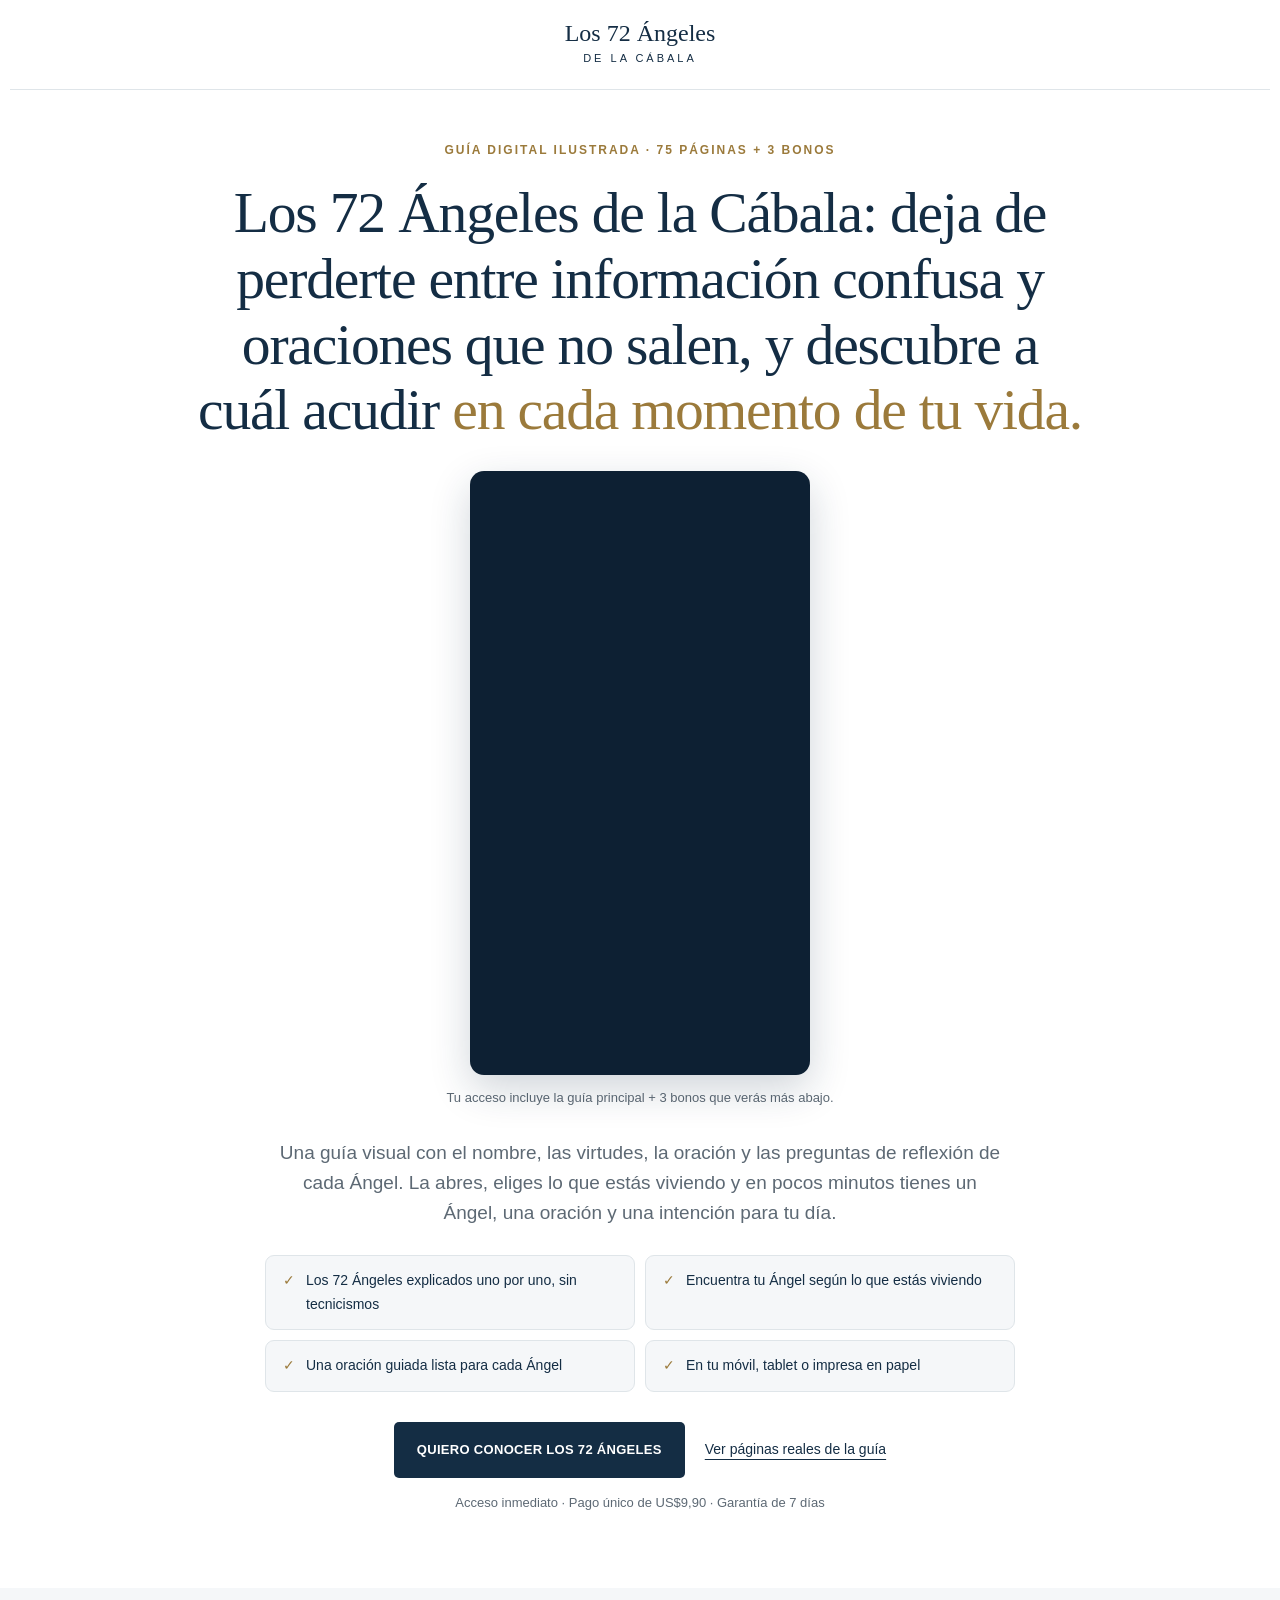
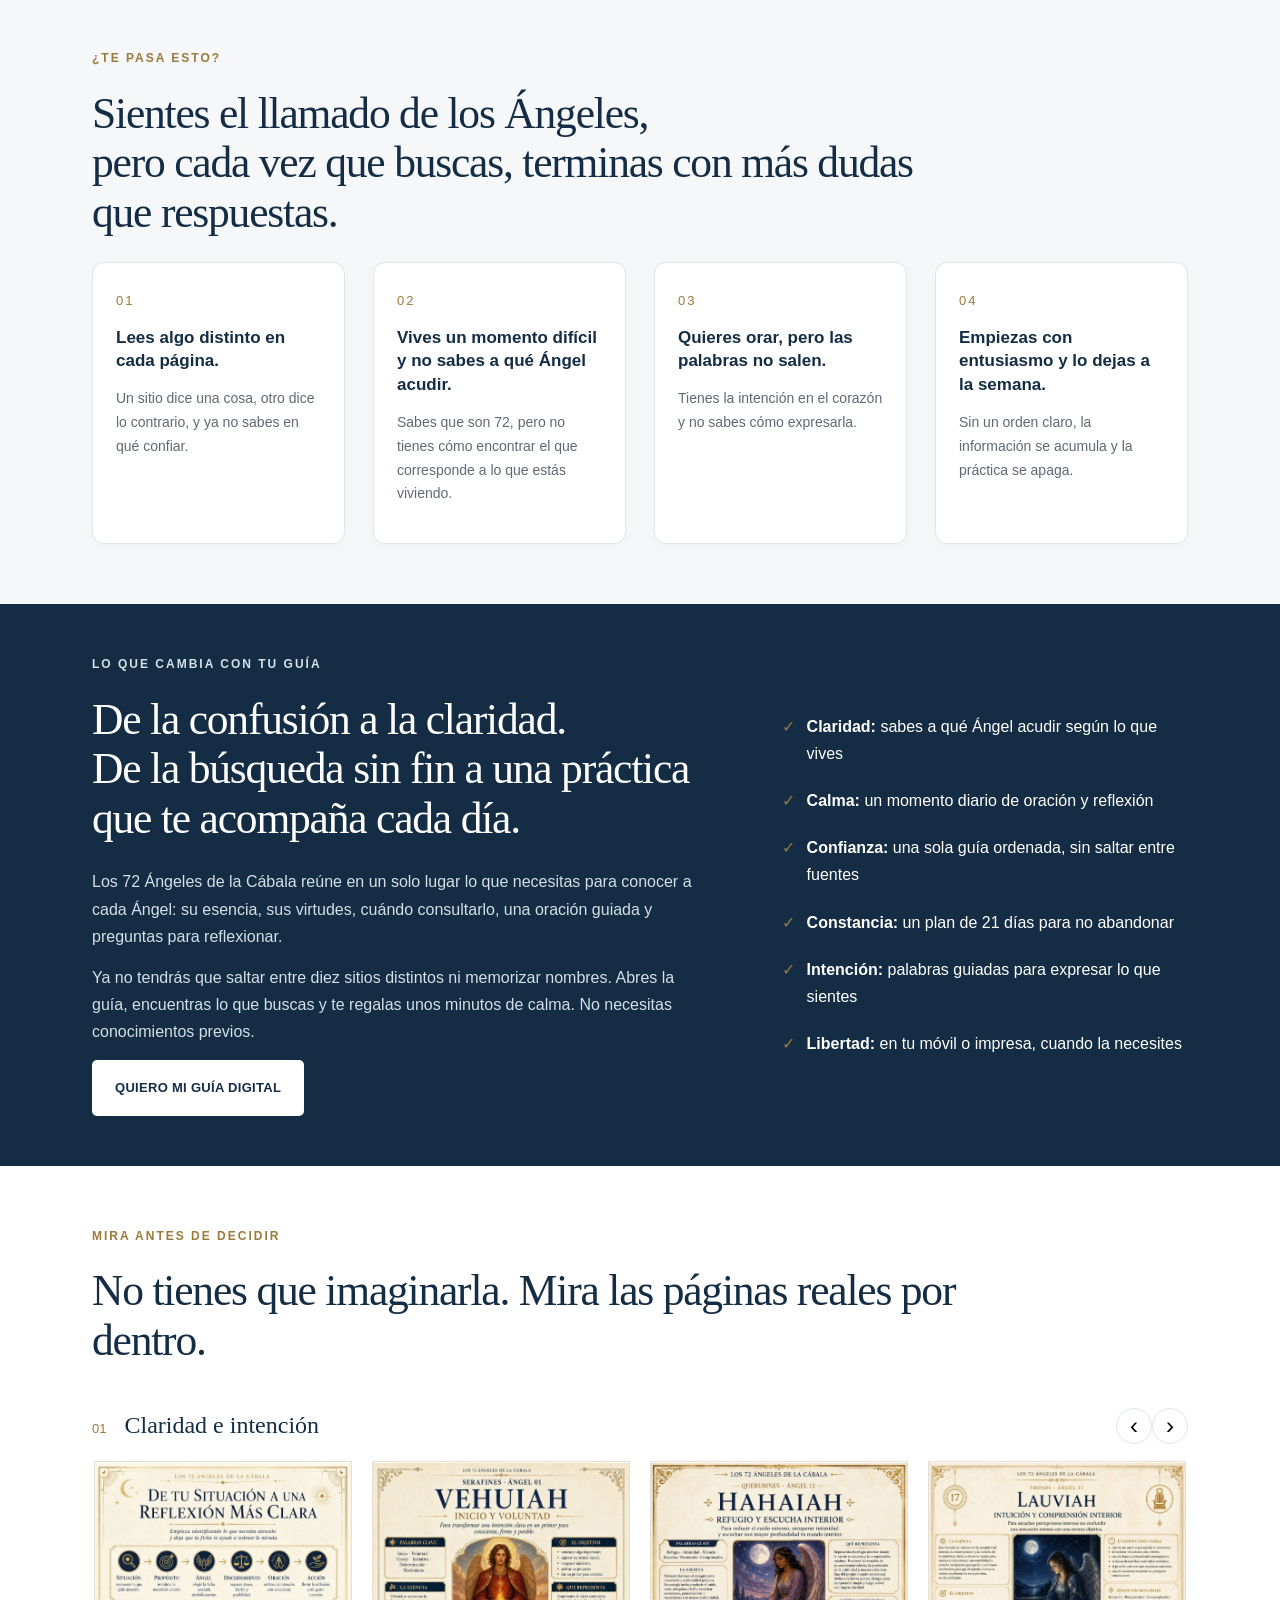
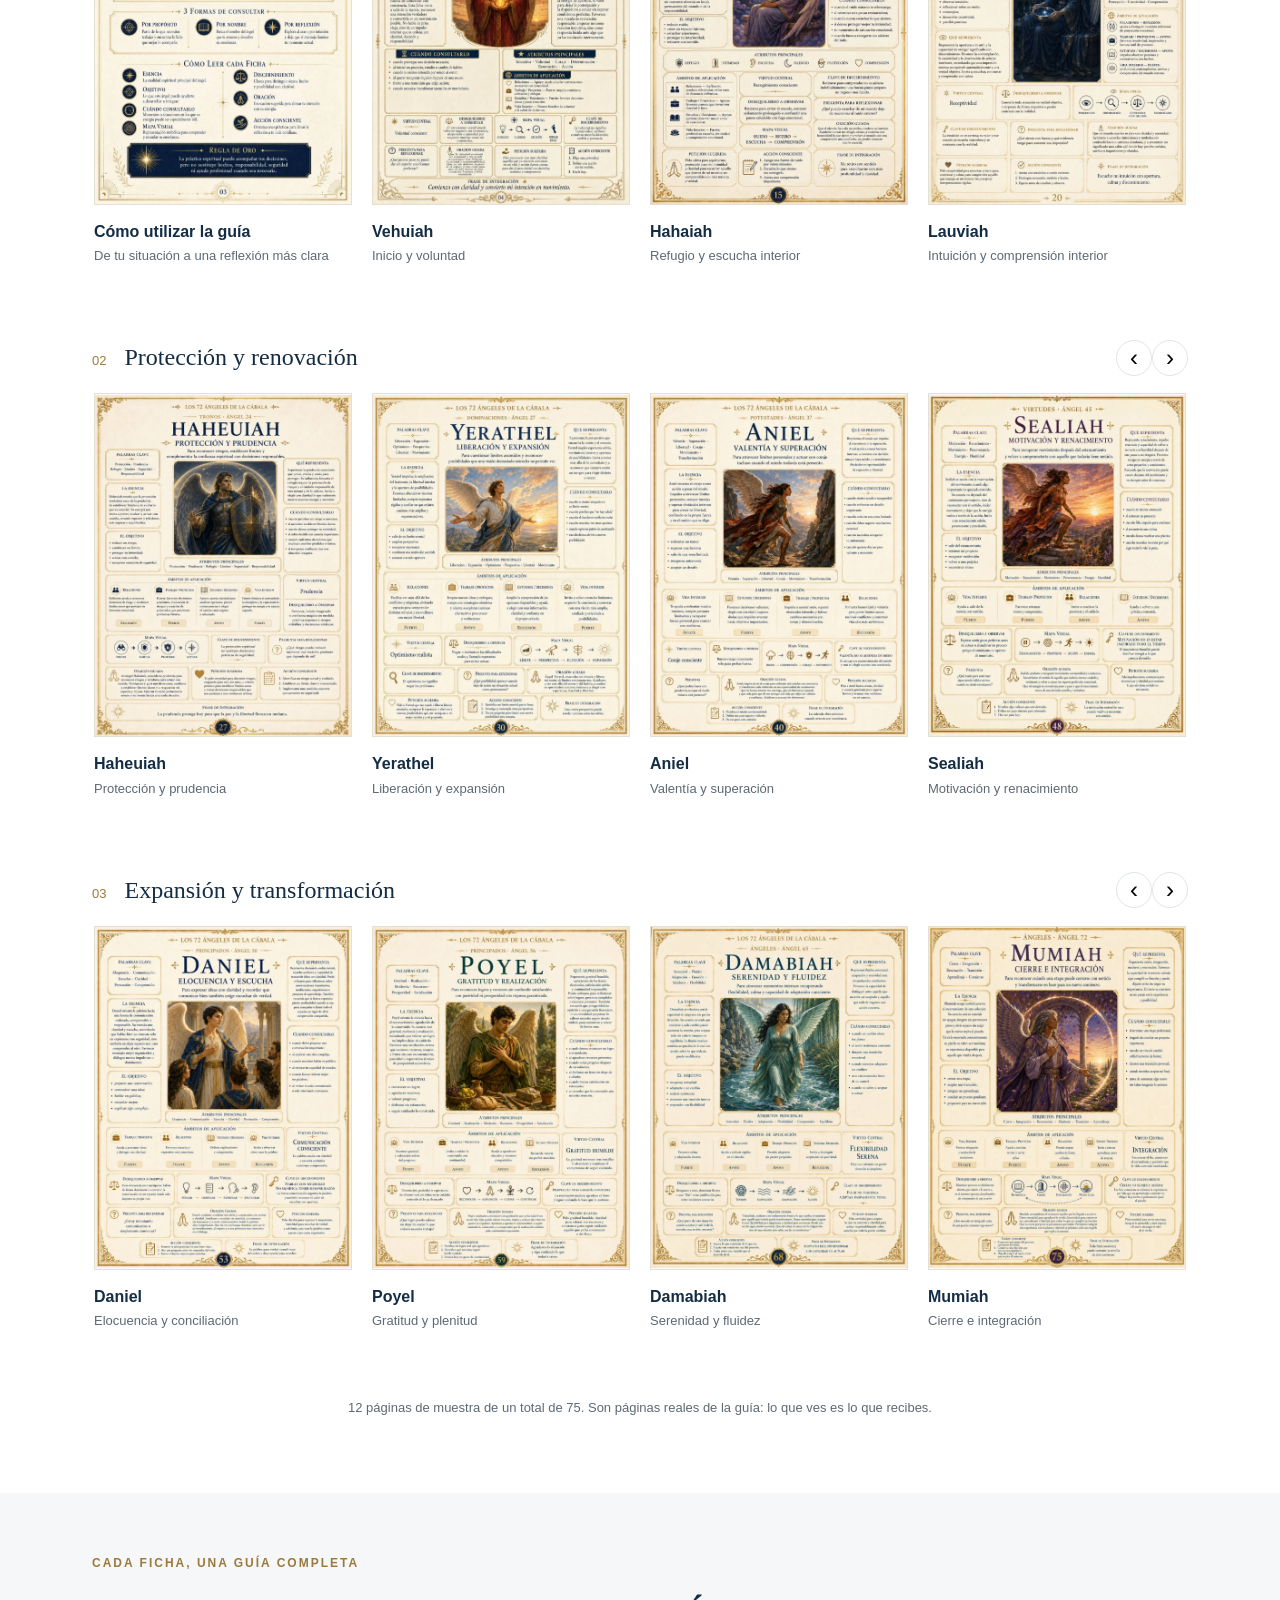
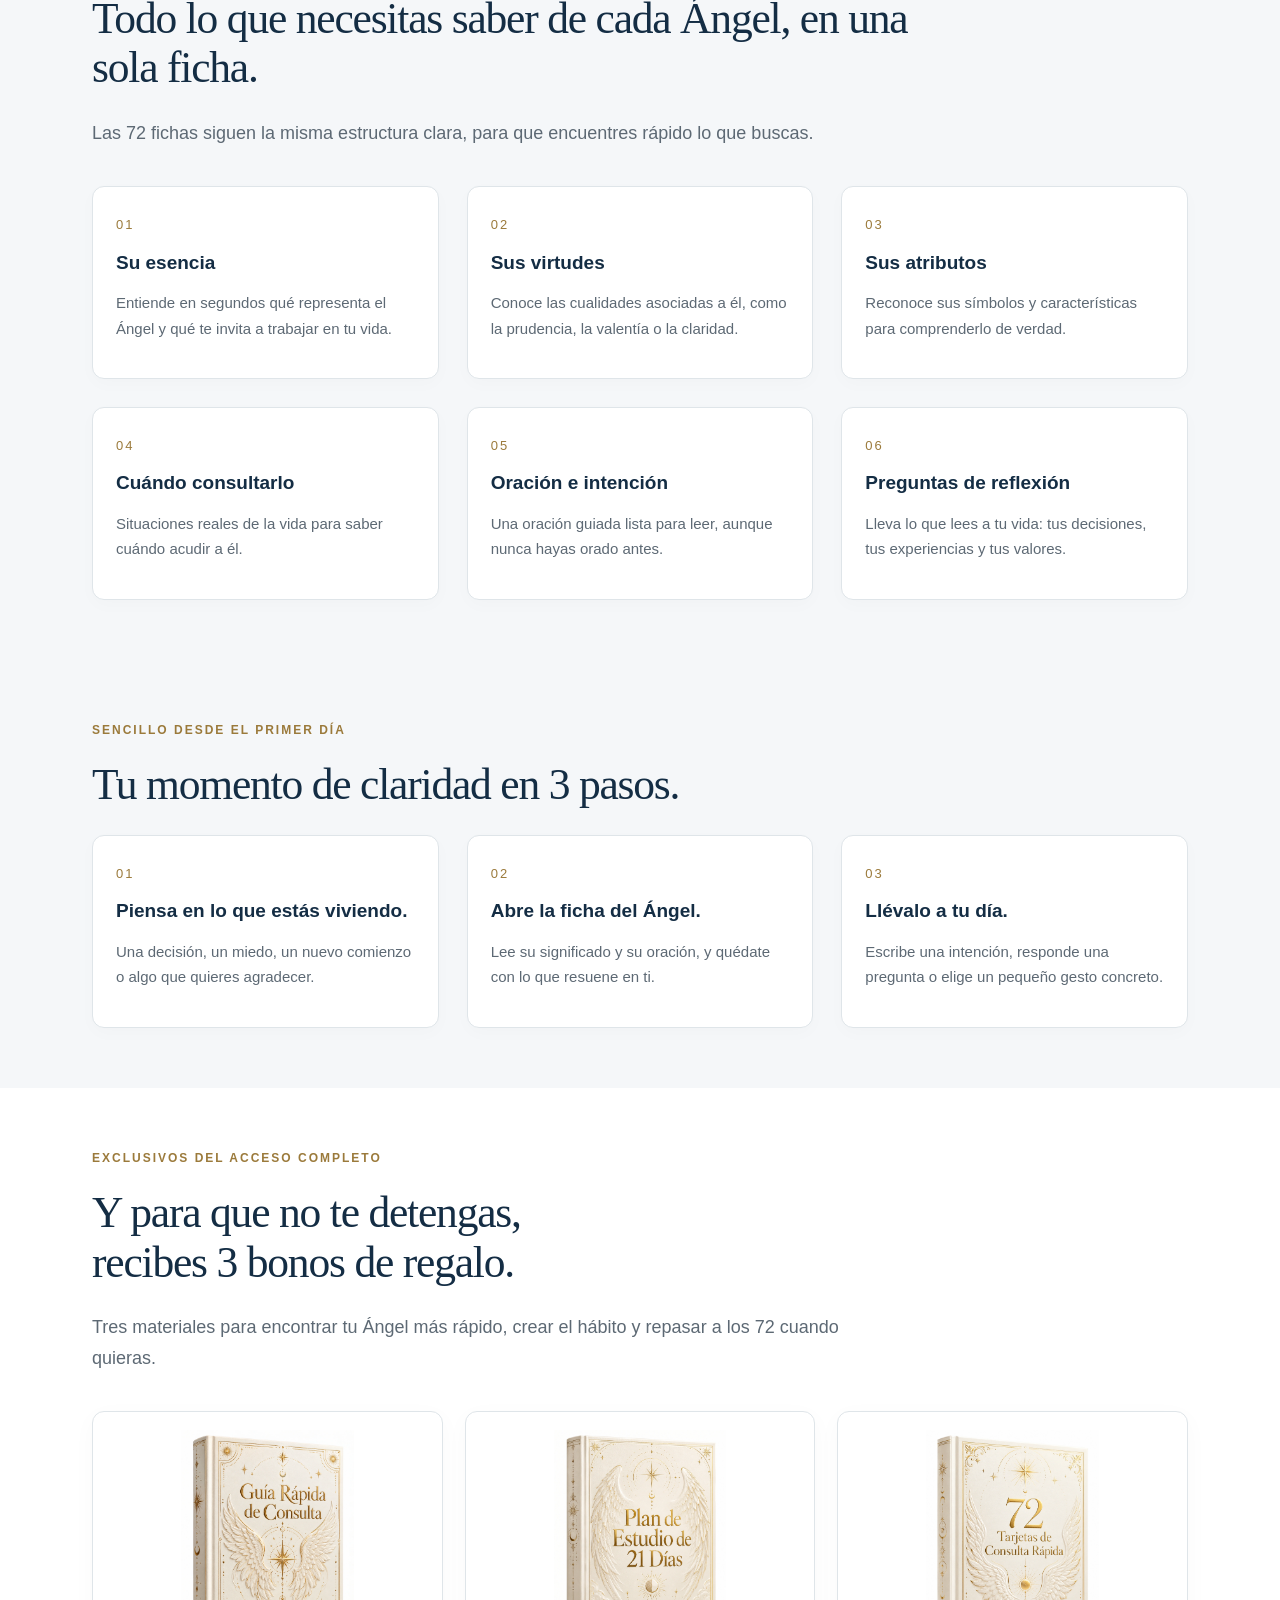
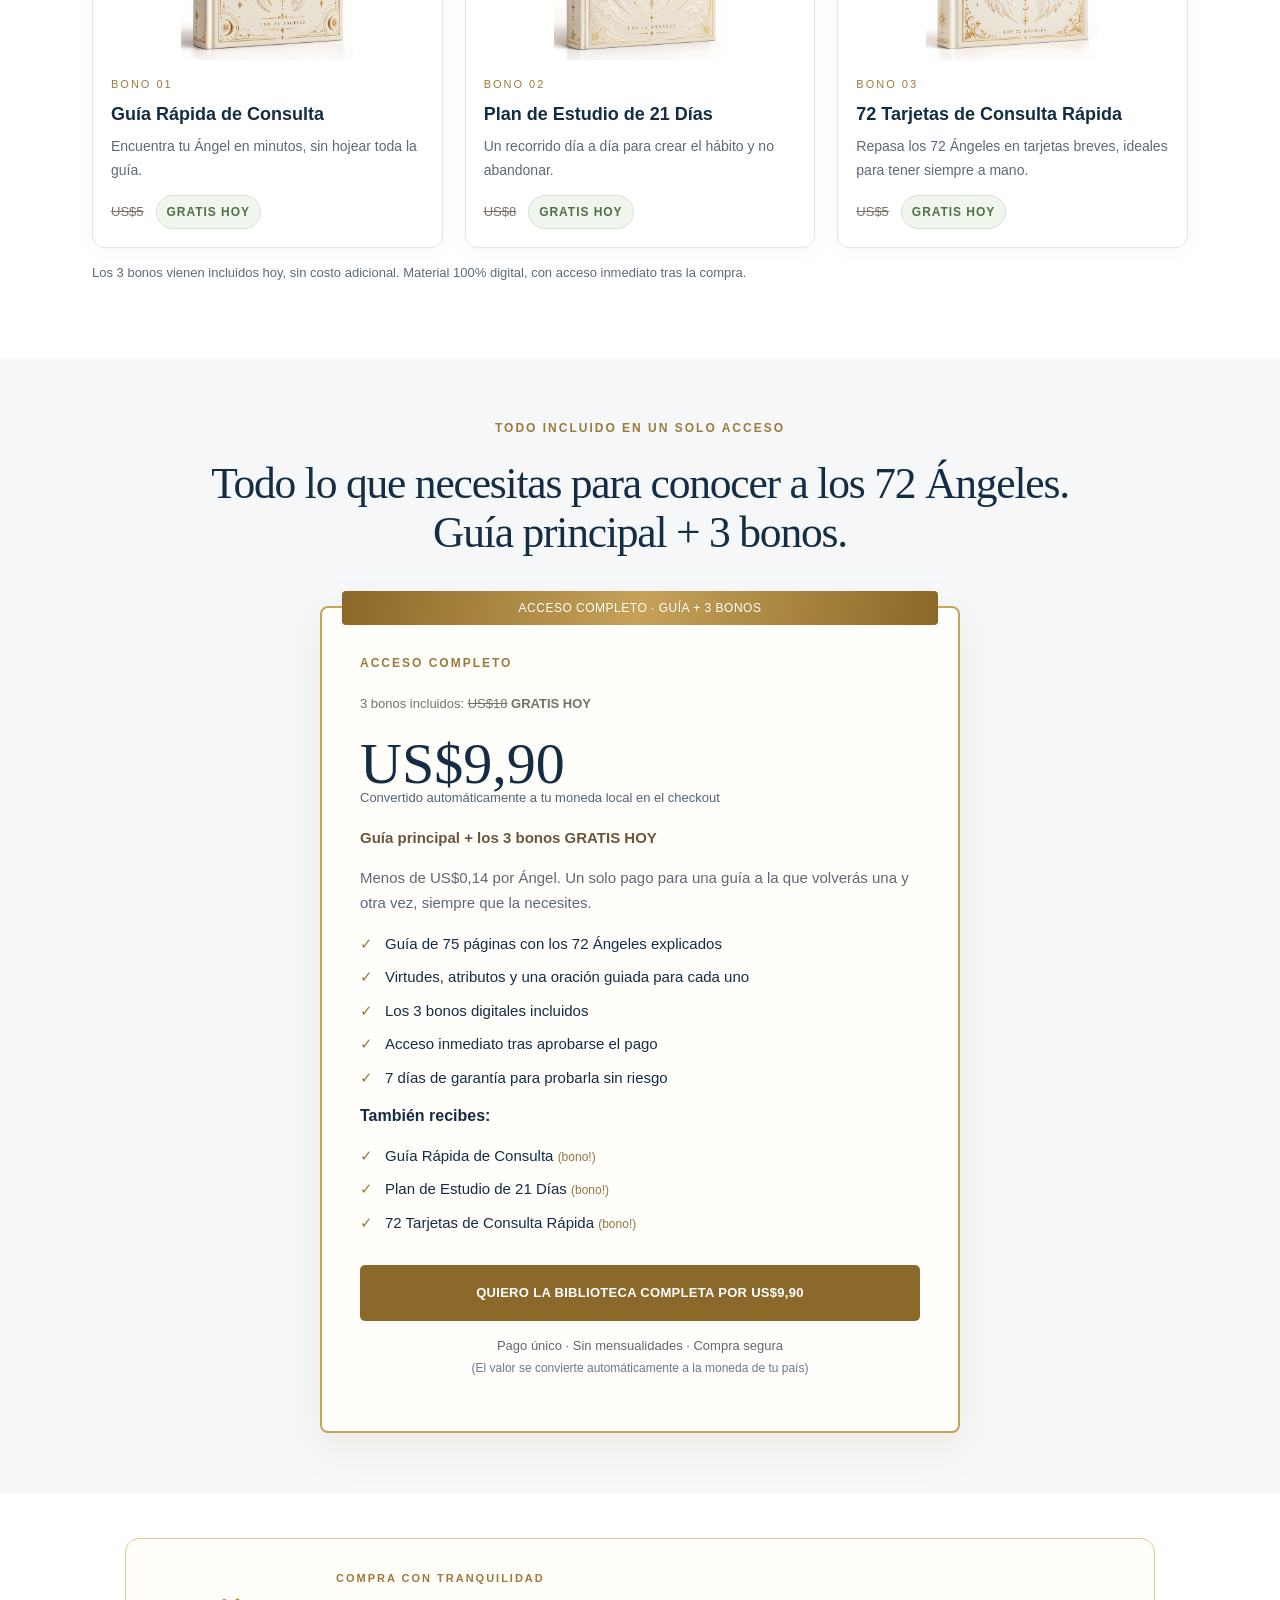
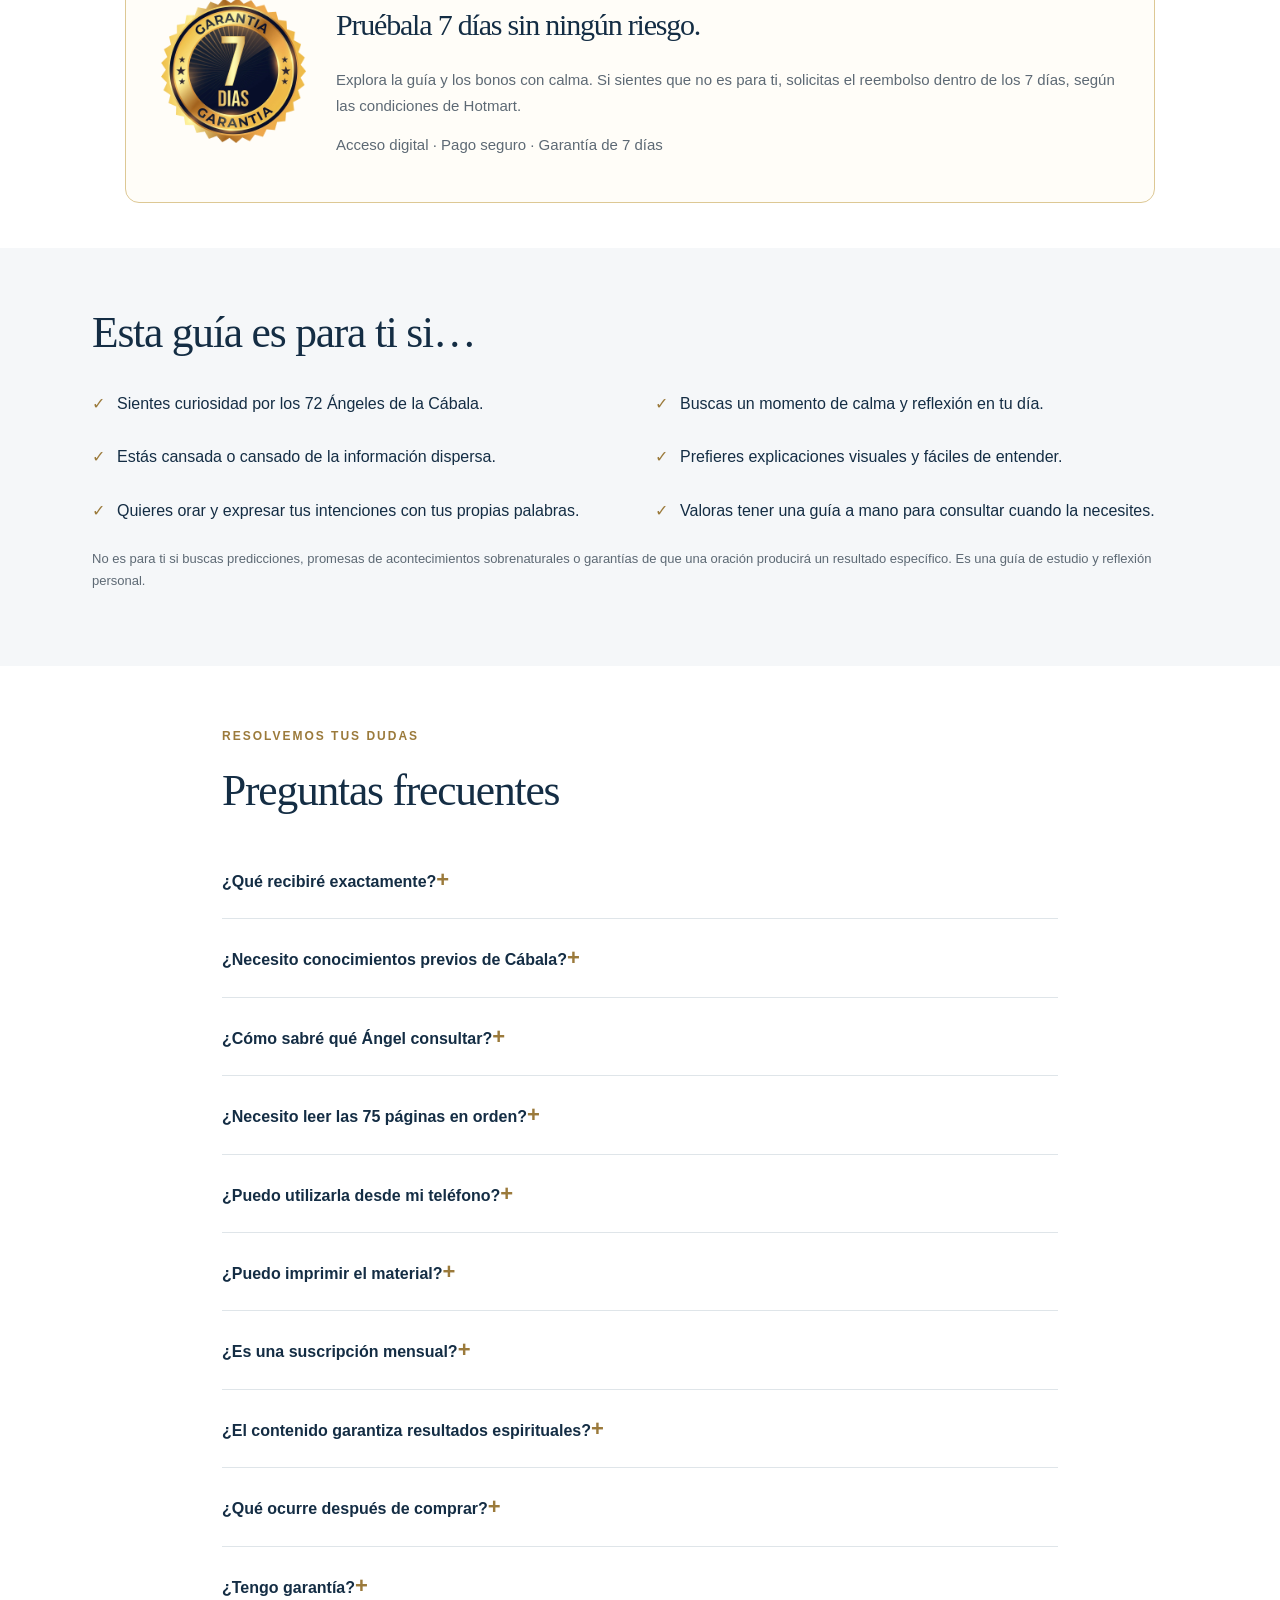
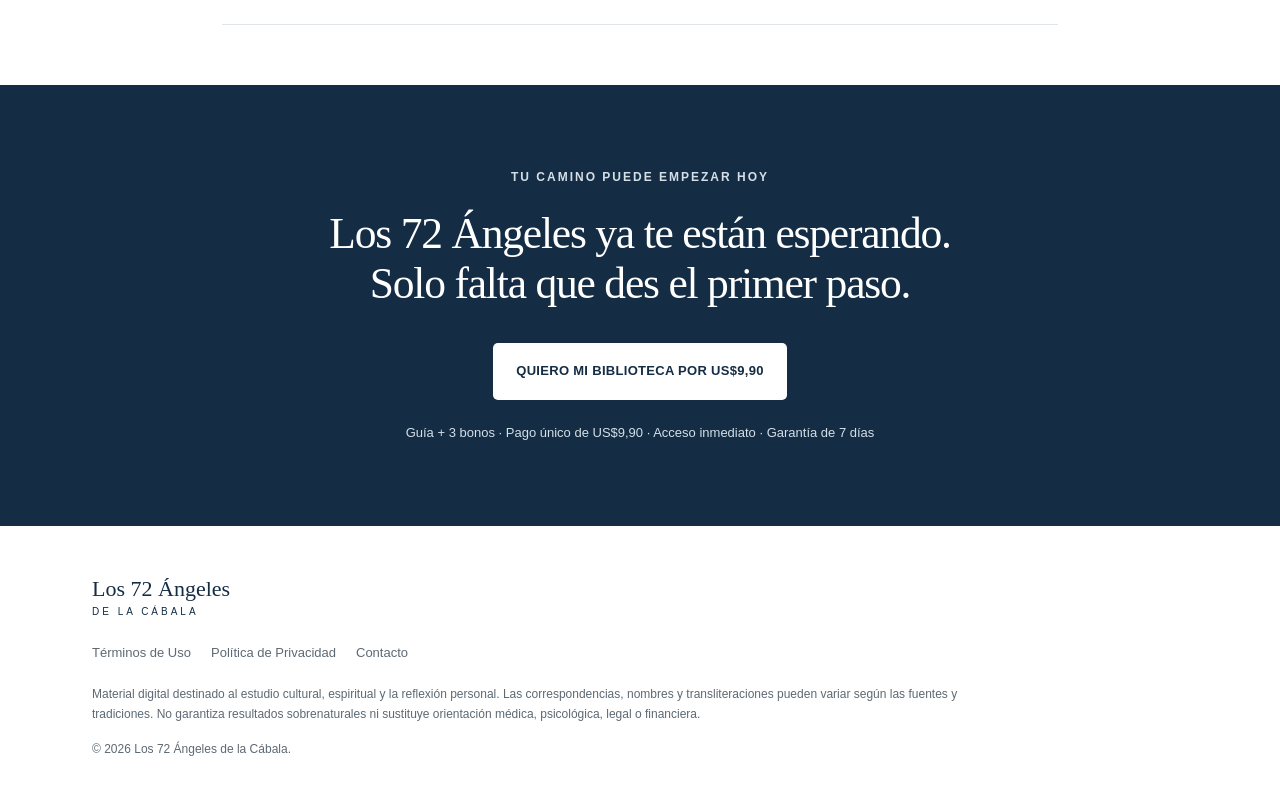
==== commit a87ee11b: "Front: headline produto + dores + promessa Co-Authored-By: Claude Opus 5.5 <noreply@anthropic.com> C" ====
--- a/index.html
+++ b/index.html
@@ -1 +1 @@
-<!doctype html> <html lang="es"> <head> <meta charset="utf-8"><link rel="preconnect" href="https://connect.facebook.net"><link rel="dns-prefetch" href="https://www.facebook.com"><link rel="preconnect" href="https://cdn.utmify.com.br"> <meta name="viewport" content="width=device-width,initial-scale=1"> <title>Los 72 Ángeles de la Cábala · Guía digital ilustrada</title> <meta name="description" content="Conoce a los 72 Ángeles de la Cábala y descubre a cuál acudir en cada momento de tu vida. Guía ilustrada de 75 páginas + 3 bonos por US$9,90."> <meta property="og:title" content="Los 72 Ángeles de la Cábala · Guía digital ilustrada"> <meta property="og:description" content="Conoce a los 72 Ángeles de la Cábala y descubre a cuál acudir en cada momento de tu vida. Guía ilustrada de 75 páginas + 3 bonos por US$9,90."> <meta property="og:image" content="assets/mockup-front.webp"> <meta property="og:type" content="website"> <meta name="twitter:card" content="summary_large_image"> <link rel="icon" href="favicon.svg"> <style>:root{--ink:#142d44;--muted:#5d6974;--gold:#9b7a3b;--soft:#f5f7f9;--line:#dfe5e9}*{box-sizing:border-box}html{scroll-behavior:smooth;scroll-padding-top:30px}body{margin:0;font:16px/1.7 Arial,sans-serif;color:var(--ink);background:#fff}a{color:inherit;text-decoration:none}button{font:inherit;cursor:pointer}header{max-width:1260px;padding:25px 32px;margin:auto;display:flex;justify-content:space-between;align-items:center;border-bottom:1px solid var(--line)}.brand{font:22px Georgia,serif;display:block}.brand span{display:block;font:10px/2 Arial,sans-serif;letter-spacing:3px}nav{display:flex;gap:30px;font-size:14px}.wrap{max-width:1160px;margin:auto;padding:85px 32px}.hero{max-width:1260px;display:grid;grid-template-columns:1.25fr .85fr;gap:80px;align-items:center;padding-top:65px;padding-bottom:85px}.eyebrow{font-size:12px;letter-spacing:2px;font-weight:700;color:var(--gold);margin:0 0 20px}h1,h2{font-family:Georgia,serif;font-weight:400;letter-spacing:-1.2px;line-height:1.14;margin:0 0 25px}h1{font-size:clamp(36px,4.1vw,58px)}h1 em{color:var(--gold);font-style:normal}h2{font-size:clamp(31px,3.4vw,44px);max-width:880px}h3{font-size:19px;line-height:1.4;margin:12px 0}p{color:var(--muted);margin:14px 0}.lead{font-size:19px;line-height:1.6}.intro{max-width:760px;font-size:18px;margin-bottom:38px}.checks{list-style:none;padding:0}.checks li{position:relative;padding-left:25px;margin:8px 0}.checks li:before{content:'✓';color:var(--gold);position:absolute;left:0}.actions{display:flex;flex-wrap:wrap;gap:20px;align-items:center;margin-top:30px}.button{display:inline-block;border:0;border-radius:5px;background:var(--ink);color:#fff;padding:17px 23px;font-size:13px;font-weight:700;letter-spacing:.3px;text-align:center;transition:background .2s,transform .2s}.button:hover{background:#284c68;transform:translateY(-2px)}.textlink{font-size:14px;text-decoration:underline;text-underline-offset:5px}.meta{font-size:13px;color:var(--muted)}.hero-art{position:relative;padding:20px 20px 60px;background:#f1f4f6;border-radius:6px}.hero-art img{display:block;width:100%;box-shadow:0 20px 50px #142d4422}.art-note{position:absolute;bottom:5px;left:0;right:0;text-align:center;padding:12px;background:#fff;box-shadow:0 6px 20px #142d4410}.art-note b,.art-note span{display:block}.art-note span{font-size:13px;color:var(--muted)}.soft{background:var(--soft)}.grid{display:grid;gap:28px}.four{grid-template-columns:repeat(4,1fr)}.three{grid-template-columns:repeat(3,1fr)}.two{grid-template-columns:repeat(2,1fr)}article p{font-size:15px}.num{font-size:13px;letter-spacing:2px;color:var(--gold)}.statement{font-family:Georgia,serif;font-size:27px;line-height:1.5;text-align:center;color:var(--ink);margin:55px 0 0}.statement.small{font-size:23px}.compare article{padding:30px;border:1px solid var(--line);border-radius:6px}.compare ul{padding-left:20px;color:var(--muted)}.compare li{margin:10px 0}.compare .checks{padding-left:0}.positive{background:#f3f7fa}.navy{background:var(--ink);color:#fff}.navy p{color:#d4dfe7}.navy h2{color:#fff}.product{display:grid;grid-template-columns:1.5fr 1fr;gap:80px;align-items:center}.product .checks li{margin:20px 0}.light{background:#fff;color:var(--ink)}.light:hover{background:#edf2f5}.collection{margin:35px 0 45px}.collection-head{display:flex;justify-content:space-between;align-items:center}.collection-head h3{font:24px Georgia,serif}.collection-head h3 span{font:13px Arial;margin-right:12px;color:var(--gold)}.collection-head button{width:36px;height:36px;border:1px solid var(--line);background:#fff;border-radius:50%;font-size:24px;line-height:1}.carousel{display:flex;gap:20px;overflow-x:auto;scroll-snap-type:x mandatory;padding:10px 2px 20px;scrollbar-width:thin;scrollbar-color:#b8c4cc transparent;cursor:grab}.sample{background:0 0;border:none;text-align:left;flex:0 0 calc((100% - 60px)/ 4);padding:0;color:var(--ink);scroll-snap-align:start;min-width:0}.sample img{width:100%;display:block;aspect-ratio:3/4;object-fit:contain;background:#fafafa;border:1px solid #e5e0d6;transition:transform .2s}.sample:hover img{transform:translateY(-4px)}.sample b{display:block;margin:13px 0 0}.sample span{font-size:13px;display:block;color:var(--muted)}.center{text-align:center;margin-left:auto;margin-right:auto}.uses article{border-top:1px solid var(--line);padding-top:10px}.bonus-list article{display:flex;gap:35px;padding:22px 0;border-bottom:1px solid var(--line)}.bonus-list .num{min-width:85px;padding-top:14px}.bonus-list h3{margin:8px 0}.bonus-list p{margin:0}.pricing{max-width:950px;margin:45px auto 0;align-items:start;gap:28px}.plan{padding:38px;border:1px solid var(--line);border-radius:8px;background:#fff;position:relative}.plan.featured{border:2px solid var(--ink);padding-top:45px}.ribbon{position:absolute;top:-17px;left:20px;right:20px;background:var(--ink);color:#fff;padding:7px 12px;border-radius:4px;font-size:12px;letter-spacing:.5px;text-align:center}.price{font:58px Georgia,serif;line-height:1.2}.plan .button{width:100%;margin-top:15px}.plan .checks{font-size:15px}.plan h3{font-size:16px}.extra{padding:13px;background:#f4f6f8;border-radius:4px}.choose{max-width:850px;margin:30px auto 0;text-align:center;font-size:15px}.guarantee{display:flex;gap:40px;align-items:center;max-width:1030px}.guarantee h2{font-size:34px}.seal{flex:none;border:1px solid var(--gold);border-radius:50%;width:105px;height:105px;display:flex;flex-direction:column;align-items:center;justify-content:center;font:44px Georgia;color:var(--gold)}.seal small{font:12px Arial;letter-spacing:2px}.audience{display:grid;grid-template-columns:1fr 1fr;gap:10px 30px}.faq{max-width:900px}details{border-bottom:1px solid var(--line);padding:20px 0}summary{cursor:pointer;font-weight:600;list-style:none;display:flex;justify-content:space-between;gap:20px}summary:after{content:'+';color:var(--gold);font-size:22px}details[open] summary:after{content:'−'}details p{padding-right:30px}.closing{text-align:center}.closing h2{margin-left:auto;margin-right:auto}.closing p{max-width:700px;margin:22px auto}.closing .button{margin-top:10px}footer.wrap{padding-top:50px;padding-bottom:35px}footer p{font-size:12px;max-width:900px}.footer-links{display:flex;gap:20px;margin:20px 0}.footer-links button{border:0;background:0 0;padding:0;font-size:13px;color:var(--muted)}dialog{border:0;border-radius:8px;padding:35px;max-width:600px;width:calc(100% - 32px);color:var(--ink)}dialog::backdrop{background:#071d30ce}#viewer{width:auto;max-width:95vw;padding:38px 12px 12px;background:#fff}#viewer img{max-width:88vw;max-height:83vh;display:block}.close{position:absolute;right:10px;top:5px;background:0 0;border:0;font-size:28px;color:var(--ink)}:focus-visible{outline:3px solid var(--gold);outline-offset:4px}@media(max-width:900px){.hero{gap:35px;grid-template-columns:1.2fr .8fr}.four{grid-template-columns:repeat(2,1fr)}.product{gap:35px}.sample{flex-basis:calc((100% - 40px)/ 3)}}@media(max-width:650px){header{padding:20px}.brand{font-size:18px}nav{gap:12px;font-size:12px}.wrap{padding:55px 22px}.hero{display:flex;flex-direction:column;padding-top:40px;gap:40px}.hero-art{width:85%;max-width:340px}.hero h1{font-size:39px}.eyebrow{font-size:11px;letter-spacing:1.5px}.lead{font-size:17px}.audience,.four,.product,.three,.two{grid-template-columns:1fr}.four{gap:20px}.three{gap:25px}.actions{display:block}.actions .button{width:100%;margin-bottom:17px}.textlink{display:block;text-align:center}.product{display:grid}.sample{flex-basis:72%}.collection-head h3{font-size:20px}.collection-head button{width:30px;height:30px}.plan{padding:28px}.plan.featured{margin-top:20px;padding:38px 28px 28px}.guarantee{display:block}.seal{margin-bottom:25px}.bonus-list article{gap:15px}.bonus-list .num{min-width:65px;font-size:11px}.statement{font-size:24px}.footer-links{gap:15px}.closing h2{font-size:34px}}@media(prefers-reduced-motion:reduce){html{scroll-behavior:auto}*{transition:none!important}}header{justify-content:center;text-align:center;padding:20px 24px}header .brand{font-size:24px}header .brand span{font-size:11px}.hero{display:block;max-width:980px;text-align:center;padding-top:55px;padding-bottom:60px}.hero h1{max-width:920px;margin:0 auto 24px;font-size:clamp(36px,4.5vw,58px);text-wrap:balance}.hero .eyebrow{text-align:center}.hero .lead{max-width:730px;margin:0 auto 26px}.hero .checks{display:grid;grid-template-columns:1fr 1fr;gap:10px;max-width:750px;margin:25px auto;text-align:left}.hero .checks li{background:var(--soft);border:1px solid var(--line);border-radius:9px;padding:13px 16px 13px 40px;margin:0;font-size:14px}.hero .checks li:before{left:17px;top:13px}.hero .actions{justify-content:center}.wrap{padding-top:60px;padding-bottom:60px}.hero.wrap{padding-top:50px}.four article,.three article{border:1px solid var(--line);border-radius:12px;background:#fff;padding:23px;box-shadow:0 5px 18px #142d4405}.four article h3{font-size:17px}.four article p{font-size:14px}.bonus-list{display:grid;grid-template-columns:repeat(3,1fr);gap:22px}.bonus-list article{display:flex;flex-direction:column;gap:0;border:1px solid var(--line);border-radius:12px;padding:18px;background:#fff;box-shadow:0 6px 24px #142d4407}.bonus-list article img{width:100%;height:230px;object-fit:contain;margin-bottom:15px}.bonus-list .num{padding:0;font-size:11px}.bonus-list article h3{font-size:18px}.bonus-list article p{font-size:14px}.plan.featured{border:3px solid #b38a3a;box-shadow:0 0 0 5px #caa65714,0 12px 32px #93702b12;background:linear-gradient(150deg,#fffdf7,#fff 60%)}.featured .ribbon{background:linear-gradient(100deg,#8c6828,#c5a258,#8c6828)}.featured .button{background:#8b692b}.featured .button:hover{background:#735321}.guarantee{border:1px solid #ddc894;border-radius:14px;margin-top:45px;margin-bottom:45px;padding:30px 35px;background:#fffdf8;gap:30px}.guarantee-image{width:145px;height:145px;object-fit:contain;border-radius:8px;flex:none}.guarantee h2{font-size:30px}.guarantee p{font-size:15px}.guarantee .eyebrow{font-size:11px}.product{padding-top:50px;padding-bottom:50px}.closing .wrap{padding-top:60px;padding-bottom:60px}@media(max-width:900px){.bonus-list{grid-template-columns:repeat(2,1fr)}.guarantee{margin-left:22px;margin-right:22px}}@media(max-width:650px){header .brand{font-size:22px}.hero.wrap{padding-top:35px}.hero h1{font-size:37px;line-height:1.17}.hero .checks{grid-template-columns:1fr}.hero .actions .button{width:100%}.bonus-list{grid-template-columns:1fr 1fr;gap:12px}.bonus-list article{padding:12px}.bonus-list article img{height:160px}.bonus-list article h3{font-size:16px}.bonus-list article p{font-size:13px}.guarantee{display:flex;flex-direction:column;text-align:center;padding:28px 20px;gap:15px}.guarantee-image{width:130px;height:130px}.guarantee h2{font-size:29px}.wrap{padding-top:45px;padding-bottom:45px}.plan.featured{padding-top:42px}}.hero-mockup{display:block;width:100%;max-width:580px;height:auto;margin:30px auto 12px;border-radius:12px;box-shadow:0 12px 35px #142d441a}.mockup-caption{margin:0 auto 28px}@media(max-width:650px){.hero-mockup{margin-top:24px;border-radius:8px}.mockup-caption{font-size:12px}}.sample img{height:auto}.single-offer{max-width:640px;margin:48px auto 0}.single-offer .featured{border:2px solid #c6a45b;box-shadow:0 12px 40px #c6a45b26}.single-offer .button{white-space:normal}.bonus-price{display:flex;flex-wrap:wrap;gap:8px 12px;align-items:center;margin-top:12px!important}.bonus-price span,.price-reference{color:#787166;font-size:13px}.bonus-price strong{font-size:12px;letter-spacing:.08em;color:#527047;background:#f0f5ed;border:1px solid #d8e4d0;padding:6px 10px;border-radius:40px}.bonus-label{font-size:12px;color:#92753e}.included-offer{font-weight:600;color:#6a5738}.hero-mockup{background:#fff}.bonus-list article img{object-fit:contain;background:#fff;border-radius:12px}.single-offer .plan{background:#fffefb}</style> <script>!function(e,t,n,c,o,a,f){e.fbq||(o=e.fbq=function(){o.callMethod?o.callMethod.apply(o,arguments):o.queue.push(arguments)},e._fbq||(e._fbq=o),o.push=o,o.loaded=!0,o.version="2.0",o.queue=[],(a=t.createElement(n)).async=!0,a.src="https://connect.facebook.net/en_US/fbevents.js",(f=t.getElementsByTagName(n)[0]).parentNode.insertBefore(a,f))}(window,document,"script"),fbq("init","1791405689657118"),fbq("track","PageView")</script> <script src="https://cdn.utmify.com.br/scripts/pixel/pixel.js" async defer="defer"></script> <script src="https://cdn.utmify.com.br/scripts/utms/latest.js" data-utmify-prevent-xcod-sck data-utmify-prevent-subids async defer="defer"></script> <style>*,::backdrop,:after,:before{box-sizing:border-box}img,svg,video{display:block;max-width:100%;height:auto}ol,ul{list-style:none}summary{display:list-item}summary::-webkit-details-marker{display:none}.vsl{position:relative;width:100%;max-width:340px;aspect-ratio:9/16;margin:28px auto 12px;border-radius:14px;overflow:hidden;box-shadow:0 14px 40px #142d4433;background:#0d2033}.vsl iframe{position:absolute;inset:0;width:100%;height:100%;border:0}</style> </head> <body> <noscript><img height="1" width="1" style="display:none" alt="" src="https://www.facebook.com/tr?id=1791405689657118&ev=PageView&noscript=1"></noscript> <div id="root"><div> <header><a class="brand" href="#">Los 72 Ángeles <span>DE LA CÁBALA</span></a></header> <main> <section class="hero wrap"><div> <p class="eyebrow">GUÍA DIGITAL ILUSTRADA · 75 PÁGINAS + 3 BONOS</p> <h1>Conoce a los 72 Ángeles de la Cábala y descubre a cuál acudir <em>en cada momento de tu vida.</em></h1> <div class="vsl"><iframe src="https://www.youtube-nocookie.com/embed/KcA06h6nE8U?rel=0&amp;modestbranding=1&amp;playsinline=1" title="Los 72 Ángeles de la Cábala" allow="accelerometer; autoplay; clipboard-write; encrypted-media; gyroscope; picture-in-picture; web-share" allowfullscreen referrerpolicy="strict-origin-when-cross-origin"></iframe></div> <p class="meta mockup-caption">Tu acceso incluye la guía principal + 3 bonos que verás más abajo.</p> <p class="lead">Una guía visual con el nombre, las virtudes, la oración y las preguntas de reflexión de cada Ángel. La abres, eliges lo que estás viviendo y en pocos minutos tienes un Ángel, una oración y una intención para tu día.</p> <ul class="checks"><li>Los 72 Ángeles explicados uno por uno, sin tecnicismos</li><li>Encuentra tu Ángel según lo que estás viviendo</li><li>Una oración guiada lista para cada Ángel</li><li>En tu móvil, tablet o impresa en papel</li></ul> <div class="actions"><a class="button" href="#muestras">QUIERO CONOCER LOS 72 ÁNGELES</a><a class="textlink" href="#muestras">Ver páginas reales de la guía</a></div> <p class="meta">Acceso inmediato · Pago único de US$9,90 · Garantía de 7 días</p> </div></section> <section class="soft"><div class="wrap"> <p class="eyebrow">¿TE PASA ESTO?</p> <h2>Sientes el llamado de los Ángeles,<br>pero cada vez que buscas, terminas con más dudas que respuestas.</h2> <div class="grid four"> <article><span class="num">01</span><h3>Lees algo distinto en cada página.</h3><p>Un sitio dice una cosa, otro dice lo contrario, y ya no sabes en qué confiar.</p></article> <article><span class="num">02</span><h3>Vives un momento difícil y no sabes a qué Ángel acudir.</h3><p>Sabes que son 72, pero no tienes cómo encontrar el que corresponde a lo que estás viviendo.</p></article> <article><span class="num">03</span><h3>Quieres orar, pero las palabras no salen.</h3><p>Tienes la intención en el corazón y no sabes cómo expresarla.</p></article> <article><span class="num">04</span><h3>Empiezas con entusiasmo y lo dejas a la semana.</h3><p>Sin un orden claro, la información se acumula y la práctica se apaga.</p></article> </div></div></section> <section class="navy"><div class="wrap product"><div> <p class="eyebrow">LO QUE CAMBIA CON TU GUÍA</p> <h2>De la confusión a la claridad.<br>De la búsqueda sin fin a una práctica que te acompaña cada día.</h2> <p>Los 72 Ángeles de la Cábala reúne en un solo lugar lo que necesitas para conocer a cada Ángel: su esencia, sus virtudes, cuándo consultarlo, una oración guiada y preguntas para reflexionar.</p> <p>Ya no tendrás que saltar entre diez sitios distintos ni memorizar nombres. Abres la guía, encuentras lo que buscas y te regalas unos minutos de calma. No necesitas conocimientos previos.</p> <a class="button light" href="#planes">QUIERO MI GUÍA DIGITAL</a></div> <ul class="checks"><li><b>Claridad:</b> sabes a qué Ángel acudir según lo que vives</li><li><b>Calma:</b> un momento diario de oración y reflexión</li><li><b>Confianza:</b> una sola guía ordenada, sin saltar entre fuentes</li><li><b>Constancia:</b> un plan de 21 días para no abandonar</li><li><b>Intención:</b> palabras guiadas para expresar lo que sientes</li><li><b>Libertad:</b> en tu móvil o impresa, cuando la necesites</li></ul> </div></section> <section class="wrap" id="muestras"> <p class="eyebrow">MIRA ANTES DE DECIDIR</p> <h2>No tienes que imaginarla. Mira las páginas reales por dentro.</h2> <div class="collection"><div class="collection-head"><h3><span>01</span> Claridad e intención</h3><div><button aria-label="Muestras anteriores" class="previous">‹</button><button aria-label="Muestras siguientes" class="next">›</button></div></div> <div aria-label="Claridad e intención" class="carousel" tabindex="0"> <button aria-label="Ampliar Cómo utilizar la guía" class="sample" data-image="assets/sample-01.webp" data-title="Cómo utilizar la guía"><img loading="lazy" alt="Página real: Cómo utilizar la guía" decoding="async" height="1500" width="1125" src="assets/sample-01.webp"><b>Cómo utilizar la guía</b><span>De tu situación a una reflexión más clara</span></button> <button aria-label="Ampliar Vehuiah" class="sample" data-image="assets/sample-02.webp" data-title="Vehuiah"><img loading="lazy" alt="Página real: Vehuiah" decoding="async" height="1500" width="1125" src="assets/sample-02.webp"><b>Vehuiah</b><span>Inicio y voluntad</span></button> <button aria-label="Ampliar Hahaiah" class="sample" data-image="assets/sample-03.webp" data-title="Hahaiah"><img loading="lazy" alt="Página real: Hahaiah" decoding="async" height="1500" width="1125" src="assets/sample-03.webp"><b>Hahaiah</b><span>Refugio y escucha interior</span></button> <button aria-label="Ampliar Lauviah" class="sample" data-image="assets/sample-04.webp" data-title="Lauviah"><img loading="lazy" alt="Página real: Lauviah" decoding="async" height="1500" width="1125" src="assets/sample-04.webp"><b>Lauviah</b><span>Intuición y comprensión interior</span></button> </div></div> <div class="collection"><div class="collection-head"><h3><span>02</span> Protección y renovación</h3><div><button aria-label="Muestras anteriores" class="previous">‹</button><button aria-label="Muestras siguientes" class="next">›</button></div></div> <div aria-label="Protección y renovación" class="carousel" tabindex="0"> <button aria-label="Ampliar Haheuiah" class="sample" data-image="assets/sample-05.webp" data-title="Haheuiah"><img loading="lazy" alt="Página real: Haheuiah" decoding="async" height="1500" width="1125" src="assets/sample-05.webp"><b>Haheuiah</b><span>Protección y prudencia</span></button> <button aria-label="Ampliar Yerathel" class="sample" data-image="assets/sample-06.webp" data-title="Yerathel"><img loading="lazy" alt="Página real: Yerathel" decoding="async" height="1500" width="1125" src="assets/sample-06.webp"><b>Yerathel</b><span>Liberación y expansión</span></button> <button aria-label="Ampliar Aniel" class="sample" data-image="assets/sample-07.webp" data-title="Aniel"><img loading="lazy" alt="Página real: Aniel" decoding="async" height="1500" width="1125" src="assets/sample-07.webp"><b>Aniel</b><span>Valentía y superación</span></button> <button aria-label="Ampliar Sealiah" class="sample" data-image="assets/sample-08.webp" data-title="Sealiah"><img loading="lazy" alt="Página real: Sealiah" decoding="async" height="1500" width="1125" src="assets/sample-08.webp"><b>Sealiah</b><span>Motivación y renacimiento</span></button> </div></div> <div class="collection"><div class="collection-head"><h3><span>03</span> Expansión y transformación</h3><div><button aria-label="Muestras anteriores" class="previous">‹</button><button aria-label="Muestras siguientes" class="next">›</button></div></div> <div aria-label="Expansión y transformación" class="carousel" tabindex="0"> <button aria-label="Ampliar Daniel" class="sample" data-image="assets/sample-09.webp" data-title="Daniel"><img loading="lazy" alt="Página real: Daniel" decoding="async" height="1500" width="1125" src="assets/sample-09.webp"><b>Daniel</b><span>Elocuencia y conciliación</span></button> <button aria-label="Ampliar Poyel" class="sample" data-image="assets/sample-10.webp" data-title="Poyel"><img loading="lazy" alt="Página real: Poyel" decoding="async" height="1500" width="1125" src="assets/sample-10.webp"><b>Poyel</b><span>Gratitud y plenitud</span></button> <button aria-label="Ampliar Damabiah" class="sample" data-image="assets/sample-11.webp" data-title="Damabiah"><img loading="lazy" alt="Página real: Damabiah" decoding="async" height="1500" width="1125" src="assets/sample-11.webp"><b>Damabiah</b><span>Serenidad y fluidez</span></button> <button aria-label="Ampliar Mumiah" class="sample" data-image="assets/sample-12.webp" data-title="Mumiah"><img loading="lazy" alt="Página real: Mumiah" decoding="async" height="1500" width="1125" src="assets/sample-12.webp"><b>Mumiah</b><span>Cierre e integración</span></button> </div></div> <p class="meta center">12 páginas de muestra de un total de 75. Son páginas reales de la guía: lo que ves es lo que recibes.</p> </section> <section class="soft"><div class="wrap"> <p class="eyebrow">CADA FICHA, UNA GUÍA COMPLETA</p> <h2>Todo lo que necesitas saber de cada Ángel, en una sola ficha.</h2> <p class="intro">Las 72 fichas siguen la misma estructura clara, para que encuentres rápido lo que buscas.</p> <div class="grid three"> <article><span class="num">01</span><h3>Su esencia</h3><p>Entiende en segundos qué representa el Ángel y qué te invita a trabajar en tu vida.</p></article> <article><span class="num">02</span><h3>Sus virtudes</h3><p>Conoce las cualidades asociadas a él, como la prudencia, la valentía o la claridad.</p></article> <article><span class="num">03</span><h3>Sus atributos</h3><p>Reconoce sus símbolos y características para comprenderlo de verdad.</p></article> <article><span class="num">04</span><h3>Cuándo consultarlo</h3><p>Situaciones reales de la vida para saber cuándo acudir a él.</p></article> <article><span class="num">05</span><h3>Oración e intención</h3><p>Una oración guiada lista para leer, aunque nunca hayas orado antes.</p></article> <article><span class="num">06</span><h3>Preguntas de reflexión</h3><p>Lleva lo que lees a tu vida: tus decisiones, tus experiencias y tus valores.</p></article> </div></div></section> <section class="soft"><div class="wrap"> <p class="eyebrow">SENCILLO DESDE EL PRIMER DÍA</p> <h2>Tu momento de claridad en 3 pasos.</h2> <div class="grid three"> <article><span class="num">01</span><h3>Piensa en lo que estás viviendo.</h3><p>Una decisión, un miedo, un nuevo comienzo o algo que quieres agradecer.</p></article> <article><span class="num">02</span><h3>Abre la ficha del Ángel.</h3><p>Lee su significado y su oración, y quédate con lo que resuene en ti.</p></article> <article><span class="num">03</span><h3>Llévalo a tu día.</h3><p>Escribe una intención, responde una pregunta o elige un pequeño gesto concreto.</p></article> </div></div></section> <section class="wrap" id="bonos"> <p class="eyebrow">EXCLUSIVOS DEL ACCESO COMPLETO</p> <h2>Y para que no te detengas,<br>recibes 3 bonos de regalo.</h2> <p class="intro">Tres materiales para encontrar tu Ángel más rápido, crear el hábito y repasar a los 72 cuando quieras.</p> <div class="bonus-list"> <article><img loading="lazy" alt="Guía Rápida de Consulta" decoding="async" height="1000" width="750" src="assets/bonus-premium-01.webp"><span class="num">BONO 01</span><div><h3>Guía Rápida de Consulta</h3><p>Encuentra tu Ángel en minutos, sin hojear toda la guía.</p><p class="bonus-price"><span><s>US$5</s></span><strong>GRATIS HOY</strong></p></div></article> <article><img loading="lazy" alt="Plan de Estudio de 21 Días" decoding="async" height="1000" width="750" src="assets/bonus-premium-06.webp"><span class="num">BONO 02</span><div><h3>Plan de Estudio de 21 Días</h3><p>Un recorrido día a día para crear el hábito y no abandonar.</p><p class="bonus-price"><span><s>US$8</s></span><strong>GRATIS HOY</strong></p></div></article> <article><img loading="lazy" alt="72 Tarjetas de Consulta Rápida" decoding="async" height="1000" width="750" src="assets/bonus-premium-07.webp"><span class="num">BONO 03</span><div><h3>72 Tarjetas de Consulta Rápida</h3><p>Repasa los 72 Ángeles en tarjetas breves, ideales para tener siempre a mano.</p><p class="bonus-price"><span><s>US$5</s></span><strong>GRATIS HOY</strong></p></div></article> </div> <p class="meta">Los 3 bonos vienen incluidos hoy, sin costo adicional. Material 100% digital, con acceso inmediato tras la compra.</p> </section> <section class="soft" id="planes"><div class="wrap"> <p class="eyebrow center">TODO INCLUIDO EN UN SOLO ACCESO</p> <h2 class="center">Todo lo que necesitas para conocer a los 72 Ángeles.<br>Guía principal + 3 bonos.</h2> <div class="pricing single-offer"><article class="plan featured"> <div class="ribbon">ACCESO COMPLETO · GUÍA + 3 BONOS</div> <p class="eyebrow">ACCESO COMPLETO</p> <p class="price-reference">3 bonos incluidos: <s>US$18</s> <strong>GRATIS HOY</strong></p> <div class="price">US$9,90</div> <p style="font-size:13px;color:#506575;margin-top:-12px;margin-bottom:16px;font-weight:500">Convertido automáticamente a tu moneda local en el checkout</p> <p class="included-offer">Guía principal + los 3 bonos GRATIS HOY</p> <p>Menos de US$0,14 por Ángel. Un solo pago para una guía a la que volverás una y otra vez, siempre que la necesites.</p> <ul class="checks"><li>Guía de 75 páginas con los 72 Ángeles explicados</li><li>Virtudes, atributos y una oración guiada para cada uno</li><li>Los 3 bonos digitales incluidos</li><li>Acceso inmediato tras aprobarse el pago</li><li>7 días de garantía para probarla sin riesgo</li></ul> <h3>También recibes:</h3> <ul class="checks"> <li>Guía Rápida de Consulta <span class="bonus-label">(bono!)</span></li> <li>Plan de Estudio de 21 Días <span class="bonus-label">(bono!)</span></li> <li>72 Tarjetas de Consulta Rápida <span class="bonus-label">(bono!)</span></li> </ul> <a class="button buy" data-plan="Completo · US$9,90" data-value="9.90" href="https://pay.hotmart.com/E108037168R">QUIERO LA BIBLIOTECA COMPLETA POR US$9,90</a> <p class="meta center">Pago único · Sin mensualidades · Compra segura<br><span style="color:#687b8c;font-size:12px">(El valor se convierte automáticamente a la moneda de tu país)</span></p> </article></div> </div></section> <section class="wrap guarantee"> <img loading="lazy" alt="Garantía de 7 días" class="guarantee-image" decoding="async" height="700" width="700" src="assets/guarantee.webp"> <div><p class="eyebrow">COMPRA CON TRANQUILIDAD</p><h2>Pruébala 7 días sin ningún riesgo.</h2><p>Explora la guía y los bonos con calma. Si sientes que no es para ti, solicitas el reembolso dentro de los 7 días, según las condiciones de Hotmart.</p><p class="meta">Acceso digital · Pago seguro · Garantía de 7 días</p></div> </section> <section class="soft"><div class="wrap"> <h2>Esta guía es para ti si…</h2> <ul class="checks audience"><li>Sientes curiosidad por los 72 Ángeles de la Cábala.</li><li>Buscas un momento de calma y reflexión en tu día.</li><li>Estás cansada o cansado de la información dispersa.</li><li>Prefieres explicaciones visuales y fáciles de entender.</li><li>Quieres orar y expresar tus intenciones con tus propias palabras.</li><li>Valoras tener una guía a mano para consultar cuando la necesites.</li></ul> <p class="meta">No es para ti si buscas predicciones, promesas de acontecimientos sobrenaturales o garantías de que una oración producirá un resultado específico. Es una guía de estudio y reflexión personal.</p> </div></section> <section class="wrap faq"> <p class="eyebrow">RESOLVEMOS TUS DUDAS</p> <h2>Preguntas frecuentes</h2> <details><summary>¿Qué recibiré exactamente?</summary><p>La guía digital de 75 páginas con las 72 fichas de los Ángeles y los 3 bonos. Todo listo para abrir en tu móvil, tablet o computadora.</p></details> <details><summary>¿Necesito conocimientos previos de Cábala?</summary><p>No. La guía está pensada para empezar desde cero, con explicaciones breves y sencillas. Si nunca estudiaste la Cábala, es un buen punto de partida.</p></details> <details><summary>¿Cómo sabré qué Ángel consultar?</summary><p>Piensa en lo que estás viviendo y búscalo por tema o virtud. La Guía Rápida de Consulta te lleva al Ángel correspondiente en minutos.</p></details> <details><summary>¿Necesito leer las 75 páginas en orden?</summary><p>No. Puedes ir directo a la ficha que necesitas o, si prefieres un recorrido ordenado, seguir el Plan de Estudio de 21 Días.</p></details> <details><summary>¿Puedo utilizarla desde mi teléfono?</summary><p>Sí. Funciona en móvil, tablet y computadora, para que la tengas contigo donde estés.</p></details> <details><summary>¿Puedo imprimir el material?</summary><p>Sí, para tu uso personal, si prefieres tener tus fichas en papel.</p></details> <details><summary>¿Es una suscripción mensual?</summary><p>No. Pagas una sola vez y el material es tuyo, sin mensualidades ni cobros ocultos.</p></details> <details><summary>¿El contenido garantiza resultados espirituales?</summary><p>No. Es un material educativo, cultural y de reflexión personal, y no promete resultados específicos.</p></details> <details><summary>¿Qué ocurre después de comprar?</summary><p>En cuanto se aprueba el pago, recibes en tu correo las instrucciones para acceder a la guía y a los 3 bonos.</p></details> <details><summary>¿Tengo garantía?</summary><p>Sí. Tienes 7 días para conocer el material. Si no es para ti, solicitas el reembolso según las condiciones de Hotmart.</p></details> </section> <section class="navy closing"><div class="wrap"> <p class="eyebrow">TU CAMINO PUEDE EMPEZAR HOY</p> <h2>Los 72 Ángeles ya te están esperando.<br>Solo falta que des el primer paso.</h2> <a class="button light" href="#planes">QUIERO MI BIBLIOTECA POR US$9,90</a> <p class="meta">Guía + 3 bonos · Pago único de US$9,90 · Acceso inmediato · Garantía de 7 días</p> </div></section> </main> <footer class="wrap"> <a class="brand" href="#">Los 72 Ángeles <span>DE LA CÁBALA</span></a> <div class="footer-links"><button type="button" data-doc="terminos">Términos de Uso</button><button type="button" data-doc="privacidad">Política de Privacidad</button><button type="button" data-doc="contacto">Contacto</button></div> <p>Material digital destinado al estudio cultural, espiritual y la reflexión personal. Las correspondencias, nombres y transliteraciones pueden variar según las fuentes y tradiciones. No garantiza resultados sobrenaturales ni sustituye orientación médica, psicológica, legal o financiera.</p> <p>© 2026 Los 72 Ángeles de la Cábala.</p> </footer> </div></div> <dialog id="viewer"><button class="close" type="button" aria-label="Cerrar">×</button><img alt=""></dialog> <dialog id="doc-terminos"><button class="close" type="button" aria-label="Cerrar">×</button><h2>Términos de Uso</h2><p>[Pega aquí tus términos de uso.]</p></dialog> <dialog id="doc-privacidad"><button class="close" type="button" aria-label="Cerrar">×</button><h2>Política de Privacidad</h2><p>[Pega aquí tu política de privacidad.]</p></dialog> <dialog id="doc-contacto"><button class="close" type="button" aria-label="Cerrar">×</button><h2>Contacto</h2><p>[Pega aquí tu correo de contacto.]</p></dialog> <script>!function(){document.querySelectorAll(".collection").forEach(function(e){var t=e.querySelector(".carousel"),c=function(e){var c=t.querySelector(".sample");t.scrollBy({left:e*((c?c.offsetWidth:t.clientWidth)+20),behavior:"smooth"})};e.querySelector(".previous").addEventListener("click",function(){c(-1)}),e.querySelector(".next").addEventListener("click",function(){c(1)})});var e=document.getElementById("viewer"),t=e.querySelector("img");document.querySelectorAll(".sample").forEach(function(c){c.addEventListener("click",function(){t.src=c.dataset.image,t.alt=c.dataset.title,e.showModal()})}),document.querySelectorAll(".footer-links button").forEach(function(e){e.addEventListener("click",function(){document.getElementById("doc-"+e.dataset.doc).showModal()})}),document.querySelectorAll("dialog").forEach(function(e){e.querySelector(".close").addEventListener("click",function(){e.close()}),e.addEventListener("click",function(t){t.target===e&&e.close()})}),document.querySelectorAll("a.buy").forEach(function(e){e.addEventListener("click",function(){try{window.fbq&&fbq("track","InitiateCheckout",{value:9.9,currency:"USD"})}catch(e){}})})}()</script> </body> </html> +<!doctype html> <html lang="es"> <head> <meta charset="utf-8"><link rel="preconnect" href="https://connect.facebook.net"><link rel="dns-prefetch" href="https://www.facebook.com"><link rel="preconnect" href="https://cdn.utmify.com.br"> <meta name="viewport" content="width=device-width,initial-scale=1"> <title>Los 72 Ángeles de la Cábala · Guía digital ilustrada</title> <meta name="description" content="Conoce a los 72 Ángeles de la Cábala y descubre a cuál acudir en cada momento de tu vida. Guía ilustrada de 75 páginas + 3 bonos por US$9,90."> <meta property="og:title" content="Los 72 Ángeles de la Cábala · Guía digital ilustrada"> <meta property="og:description" content="Conoce a los 72 Ángeles de la Cábala y descubre a cuál acudir en cada momento de tu vida. Guía ilustrada de 75 páginas + 3 bonos por US$9,90."> <meta property="og:image" content="assets/mockup-front.webp"> <meta property="og:type" content="website"> <meta name="twitter:card" content="summary_large_image"> <link rel="icon" href="favicon.svg"> <style>:root{--ink:#142d44;--muted:#5d6974;--gold:#9b7a3b;--soft:#f5f7f9;--line:#dfe5e9}*{box-sizing:border-box}html{scroll-behavior:smooth;scroll-padding-top:30px}body{margin:0;font:16px/1.7 Arial,sans-serif;color:var(--ink);background:#fff}a{color:inherit;text-decoration:none}button{font:inherit;cursor:pointer}header{max-width:1260px;padding:25px 32px;margin:auto;display:flex;justify-content:space-between;align-items:center;border-bottom:1px solid var(--line)}.brand{font:22px Georgia,serif;display:block}.brand span{display:block;font:10px/2 Arial,sans-serif;letter-spacing:3px}nav{display:flex;gap:30px;font-size:14px}.wrap{max-width:1160px;margin:auto;padding:85px 32px}.hero{max-width:1260px;display:grid;grid-template-columns:1.25fr .85fr;gap:80px;align-items:center;padding-top:65px;padding-bottom:85px}.eyebrow{font-size:12px;letter-spacing:2px;font-weight:700;color:var(--gold);margin:0 0 20px}h1,h2{font-family:Georgia,serif;font-weight:400;letter-spacing:-1.2px;line-height:1.14;margin:0 0 25px}h1{font-size:clamp(36px,4.1vw,58px)}h1 em{color:var(--gold);font-style:normal}h2{font-size:clamp(31px,3.4vw,44px);max-width:880px}h3{font-size:19px;line-height:1.4;margin:12px 0}p{color:var(--muted);margin:14px 0}.lead{font-size:19px;line-height:1.6}.intro{max-width:760px;font-size:18px;margin-bottom:38px}.checks{list-style:none;padding:0}.checks li{position:relative;padding-left:25px;margin:8px 0}.checks li:before{content:'✓';color:var(--gold);position:absolute;left:0}.actions{display:flex;flex-wrap:wrap;gap:20px;align-items:center;margin-top:30px}.button{display:inline-block;border:0;border-radius:5px;background:var(--ink);color:#fff;padding:17px 23px;font-size:13px;font-weight:700;letter-spacing:.3px;text-align:center;transition:background .2s,transform .2s}.button:hover{background:#284c68;transform:translateY(-2px)}.textlink{font-size:14px;text-decoration:underline;text-underline-offset:5px}.meta{font-size:13px;color:var(--muted)}.hero-art{position:relative;padding:20px 20px 60px;background:#f1f4f6;border-radius:6px}.hero-art img{display:block;width:100%;box-shadow:0 20px 50px #142d4422}.art-note{position:absolute;bottom:5px;left:0;right:0;text-align:center;padding:12px;background:#fff;box-shadow:0 6px 20px #142d4410}.art-note b,.art-note span{display:block}.art-note span{font-size:13px;color:var(--muted)}.soft{background:var(--soft)}.grid{display:grid;gap:28px}.four{grid-template-columns:repeat(4,1fr)}.three{grid-template-columns:repeat(3,1fr)}.two{grid-template-columns:repeat(2,1fr)}article p{font-size:15px}.num{font-size:13px;letter-spacing:2px;color:var(--gold)}.statement{font-family:Georgia,serif;font-size:27px;line-height:1.5;text-align:center;color:var(--ink);margin:55px 0 0}.statement.small{font-size:23px}.compare article{padding:30px;border:1px solid var(--line);border-radius:6px}.compare ul{padding-left:20px;color:var(--muted)}.compare li{margin:10px 0}.compare .checks{padding-left:0}.positive{background:#f3f7fa}.navy{background:var(--ink);color:#fff}.navy p{color:#d4dfe7}.navy h2{color:#fff}.product{display:grid;grid-template-columns:1.5fr 1fr;gap:80px;align-items:center}.product .checks li{margin:20px 0}.light{background:#fff;color:var(--ink)}.light:hover{background:#edf2f5}.collection{margin:35px 0 45px}.collection-head{display:flex;justify-content:space-between;align-items:center}.collection-head h3{font:24px Georgia,serif}.collection-head h3 span{font:13px Arial;margin-right:12px;color:var(--gold)}.collection-head button{width:36px;height:36px;border:1px solid var(--line);background:#fff;border-radius:50%;font-size:24px;line-height:1}.carousel{display:flex;gap:20px;overflow-x:auto;scroll-snap-type:x mandatory;padding:10px 2px 20px;scrollbar-width:thin;scrollbar-color:#b8c4cc transparent;cursor:grab}.sample{background:0 0;border:none;text-align:left;flex:0 0 calc((100% - 60px)/ 4);padding:0;color:var(--ink);scroll-snap-align:start;min-width:0}.sample img{width:100%;display:block;aspect-ratio:3/4;object-fit:contain;background:#fafafa;border:1px solid #e5e0d6;transition:transform .2s}.sample:hover img{transform:translateY(-4px)}.sample b{display:block;margin:13px 0 0}.sample span{font-size:13px;display:block;color:var(--muted)}.center{text-align:center;margin-left:auto;margin-right:auto}.uses article{border-top:1px solid var(--line);padding-top:10px}.bonus-list article{display:flex;gap:35px;padding:22px 0;border-bottom:1px solid var(--line)}.bonus-list .num{min-width:85px;padding-top:14px}.bonus-list h3{margin:8px 0}.bonus-list p{margin:0}.pricing{max-width:950px;margin:45px auto 0;align-items:start;gap:28px}.plan{padding:38px;border:1px solid var(--line);border-radius:8px;background:#fff;position:relative}.plan.featured{border:2px solid var(--ink);padding-top:45px}.ribbon{position:absolute;top:-17px;left:20px;right:20px;background:var(--ink);color:#fff;padding:7px 12px;border-radius:4px;font-size:12px;letter-spacing:.5px;text-align:center}.price{font:58px Georgia,serif;line-height:1.2}.plan .button{width:100%;margin-top:15px}.plan .checks{font-size:15px}.plan h3{font-size:16px}.extra{padding:13px;background:#f4f6f8;border-radius:4px}.choose{max-width:850px;margin:30px auto 0;text-align:center;font-size:15px}.guarantee{display:flex;gap:40px;align-items:center;max-width:1030px}.guarantee h2{font-size:34px}.seal{flex:none;border:1px solid var(--gold);border-radius:50%;width:105px;height:105px;display:flex;flex-direction:column;align-items:center;justify-content:center;font:44px Georgia;color:var(--gold)}.seal small{font:12px Arial;letter-spacing:2px}.audience{display:grid;grid-template-columns:1fr 1fr;gap:10px 30px}.faq{max-width:900px}details{border-bottom:1px solid var(--line);padding:20px 0}summary{cursor:pointer;font-weight:600;list-style:none;display:flex;justify-content:space-between;gap:20px}summary:after{content:'+';color:var(--gold);font-size:22px}details[open] summary:after{content:'−'}details p{padding-right:30px}.closing{text-align:center}.closing h2{margin-left:auto;margin-right:auto}.closing p{max-width:700px;margin:22px auto}.closing .button{margin-top:10px}footer.wrap{padding-top:50px;padding-bottom:35px}footer p{font-size:12px;max-width:900px}.footer-links{display:flex;gap:20px;margin:20px 0}.footer-links button{border:0;background:0 0;padding:0;font-size:13px;color:var(--muted)}dialog{border:0;border-radius:8px;padding:35px;max-width:600px;width:calc(100% - 32px);color:var(--ink)}dialog::backdrop{background:#071d30ce}#viewer{width:auto;max-width:95vw;padding:38px 12px 12px;background:#fff}#viewer img{max-width:88vw;max-height:83vh;display:block}.close{position:absolute;right:10px;top:5px;background:0 0;border:0;font-size:28px;color:var(--ink)}:focus-visible{outline:3px solid var(--gold);outline-offset:4px}@media(max-width:900px){.hero{gap:35px;grid-template-columns:1.2fr .8fr}.four{grid-template-columns:repeat(2,1fr)}.product{gap:35px}.sample{flex-basis:calc((100% - 40px)/ 3)}}@media(max-width:650px){header{padding:20px}.brand{font-size:18px}nav{gap:12px;font-size:12px}.wrap{padding:55px 22px}.hero{display:flex;flex-direction:column;padding-top:40px;gap:40px}.hero-art{width:85%;max-width:340px}.hero h1{font-size:39px}.eyebrow{font-size:11px;letter-spacing:1.5px}.lead{font-size:17px}.audience,.four,.product,.three,.two{grid-template-columns:1fr}.four{gap:20px}.three{gap:25px}.actions{display:block}.actions .button{width:100%;margin-bottom:17px}.textlink{display:block;text-align:center}.product{display:grid}.sample{flex-basis:72%}.collection-head h3{font-size:20px}.collection-head button{width:30px;height:30px}.plan{padding:28px}.plan.featured{margin-top:20px;padding:38px 28px 28px}.guarantee{display:block}.seal{margin-bottom:25px}.bonus-list article{gap:15px}.bonus-list .num{min-width:65px;font-size:11px}.statement{font-size:24px}.footer-links{gap:15px}.closing h2{font-size:34px}}@media(prefers-reduced-motion:reduce){html{scroll-behavior:auto}*{transition:none!important}}header{justify-content:center;text-align:center;padding:20px 24px}header .brand{font-size:24px}header .brand span{font-size:11px}.hero{display:block;max-width:980px;text-align:center;padding-top:55px;padding-bottom:60px}.hero h1{max-width:920px;margin:0 auto 24px;font-size:clamp(36px,4.5vw,58px);text-wrap:balance}.hero .eyebrow{text-align:center}.hero .lead{max-width:730px;margin:0 auto 26px}.hero .checks{display:grid;grid-template-columns:1fr 1fr;gap:10px;max-width:750px;margin:25px auto;text-align:left}.hero .checks li{background:var(--soft);border:1px solid var(--line);border-radius:9px;padding:13px 16px 13px 40px;margin:0;font-size:14px}.hero .checks li:before{left:17px;top:13px}.hero .actions{justify-content:center}.wrap{padding-top:60px;padding-bottom:60px}.hero.wrap{padding-top:50px}.four article,.three article{border:1px solid var(--line);border-radius:12px;background:#fff;padding:23px;box-shadow:0 5px 18px #142d4405}.four article h3{font-size:17px}.four article p{font-size:14px}.bonus-list{display:grid;grid-template-columns:repeat(3,1fr);gap:22px}.bonus-list article{display:flex;flex-direction:column;gap:0;border:1px solid var(--line);border-radius:12px;padding:18px;background:#fff;box-shadow:0 6px 24px #142d4407}.bonus-list article img{width:100%;height:230px;object-fit:contain;margin-bottom:15px}.bonus-list .num{padding:0;font-size:11px}.bonus-list article h3{font-size:18px}.bonus-list article p{font-size:14px}.plan.featured{border:3px solid #b38a3a;box-shadow:0 0 0 5px #caa65714,0 12px 32px #93702b12;background:linear-gradient(150deg,#fffdf7,#fff 60%)}.featured .ribbon{background:linear-gradient(100deg,#8c6828,#c5a258,#8c6828)}.featured .button{background:#8b692b}.featured .button:hover{background:#735321}.guarantee{border:1px solid #ddc894;border-radius:14px;margin-top:45px;margin-bottom:45px;padding:30px 35px;background:#fffdf8;gap:30px}.guarantee-image{width:145px;height:145px;object-fit:contain;border-radius:8px;flex:none}.guarantee h2{font-size:30px}.guarantee p{font-size:15px}.guarantee .eyebrow{font-size:11px}.product{padding-top:50px;padding-bottom:50px}.closing .wrap{padding-top:60px;padding-bottom:60px}@media(max-width:900px){.bonus-list{grid-template-columns:repeat(2,1fr)}.guarantee{margin-left:22px;margin-right:22px}}@media(max-width:650px){header .brand{font-size:22px}.hero.wrap{padding-top:35px}.hero h1{font-size:37px;line-height:1.17}.hero .checks{grid-template-columns:1fr}.hero .actions .button{width:100%}.bonus-list{grid-template-columns:1fr 1fr;gap:12px}.bonus-list article{padding:12px}.bonus-list article img{height:160px}.bonus-list article h3{font-size:16px}.bonus-list article p{font-size:13px}.guarantee{display:flex;flex-direction:column;text-align:center;padding:28px 20px;gap:15px}.guarantee-image{width:130px;height:130px}.guarantee h2{font-size:29px}.wrap{padding-top:45px;padding-bottom:45px}.plan.featured{padding-top:42px}}.hero-mockup{display:block;width:100%;max-width:580px;height:auto;margin:30px auto 12px;border-radius:12px;box-shadow:0 12px 35px #142d441a}.mockup-caption{margin:0 auto 28px}@media(max-width:650px){.hero-mockup{margin-top:24px;border-radius:8px}.mockup-caption{font-size:12px}}.sample img{height:auto}.single-offer{max-width:640px;margin:48px auto 0}.single-offer .featured{border:2px solid #c6a45b;box-shadow:0 12px 40px #c6a45b26}.single-offer .button{white-space:normal}.bonus-price{display:flex;flex-wrap:wrap;gap:8px 12px;align-items:center;margin-top:12px!important}.bonus-price span,.price-reference{color:#787166;font-size:13px}.bonus-price strong{font-size:12px;letter-spacing:.08em;color:#527047;background:#f0f5ed;border:1px solid #d8e4d0;padding:6px 10px;border-radius:40px}.bonus-label{font-size:12px;color:#92753e}.included-offer{font-weight:600;color:#6a5738}.hero-mockup{background:#fff}.bonus-list article img{object-fit:contain;background:#fff;border-radius:12px}.single-offer .plan{background:#fffefb}</style> <script>!function(e,t,n,c,o,a,f){e.fbq||(o=e.fbq=function(){o.callMethod?o.callMethod.apply(o,arguments):o.queue.push(arguments)},e._fbq||(e._fbq=o),o.push=o,o.loaded=!0,o.version="2.0",o.queue=[],(a=t.createElement(n)).async=!0,a.src="https://connect.facebook.net/en_US/fbevents.js",(f=t.getElementsByTagName(n)[0]).parentNode.insertBefore(a,f))}(window,document,"script"),fbq("init","1791405689657118"),fbq("track","PageView")</script> <script src="https://cdn.utmify.com.br/scripts/pixel/pixel.js" async defer="defer"></script> <script src="https://cdn.utmify.com.br/scripts/utms/latest.js" data-utmify-prevent-xcod-sck data-utmify-prevent-subids async defer="defer"></script> <style>*,::backdrop,:after,:before{box-sizing:border-box}img,svg,video{display:block;max-width:100%;height:auto}ol,ul{list-style:none}summary{display:list-item}summary::-webkit-details-marker{display:none}.vsl{position:relative;width:100%;max-width:340px;aspect-ratio:9/16;margin:28px auto 12px;border-radius:14px;overflow:hidden;box-shadow:0 14px 40px #142d4433;background:#0d2033}.vsl iframe{position:absolute;inset:0;width:100%;height:100%;border:0}</style> </head> <body> <noscript><img height="1" width="1" style="display:none" alt="" src="https://www.facebook.com/tr?id=1791405689657118&ev=PageView&noscript=1"></noscript> <div id="root"><div> <header><a class="brand" href="#">Los 72 Ángeles <span>DE LA CÁBALA</span></a></header> <main> <section class="hero wrap"><div> <p class="eyebrow">GUÍA DIGITAL ILUSTRADA · 75 PÁGINAS + 3 BONOS</p> <h1>Los 72 Ángeles de la Cábala: deja de perderte entre información confusa y oraciones que no salen, y descubre a cuál acudir <em>en cada momento de tu vida.</em></h1> <div class="vsl"><iframe src="https://www.youtube-nocookie.com/embed/KcA06h6nE8U?rel=0&amp;modestbranding=1&amp;playsinline=1" title="Los 72 Ángeles de la Cábala" allow="accelerometer; autoplay; clipboard-write; encrypted-media; gyroscope; picture-in-picture; web-share" allowfullscreen referrerpolicy="strict-origin-when-cross-origin"></iframe></div> <p class="meta mockup-caption">Tu acceso incluye la guía principal + 3 bonos que verás más abajo.</p> <p class="lead">Una guía visual con el nombre, las virtudes, la oración y las preguntas de reflexión de cada Ángel. La abres, eliges lo que estás viviendo y en pocos minutos tienes un Ángel, una oración y una intención para tu día.</p> <ul class="checks"><li>Los 72 Ángeles explicados uno por uno, sin tecnicismos</li><li>Encuentra tu Ángel según lo que estás viviendo</li><li>Una oración guiada lista para cada Ángel</li><li>En tu móvil, tablet o impresa en papel</li></ul> <div class="actions"><a class="button" href="#muestras">QUIERO CONOCER LOS 72 ÁNGELES</a><a class="textlink" href="#muestras">Ver páginas reales de la guía</a></div> <p class="meta">Acceso inmediato · Pago único de US$9,90 · Garantía de 7 días</p> </div></section> <section class="soft"><div class="wrap"> <p class="eyebrow">¿TE PASA ESTO?</p> <h2>Sientes el llamado de los Ángeles,<br>pero cada vez que buscas, terminas con más dudas que respuestas.</h2> <div class="grid four"> <article><span class="num">01</span><h3>Lees algo distinto en cada página.</h3><p>Un sitio dice una cosa, otro dice lo contrario, y ya no sabes en qué confiar.</p></article> <article><span class="num">02</span><h3>Vives un momento difícil y no sabes a qué Ángel acudir.</h3><p>Sabes que son 72, pero no tienes cómo encontrar el que corresponde a lo que estás viviendo.</p></article> <article><span class="num">03</span><h3>Quieres orar, pero las palabras no salen.</h3><p>Tienes la intención en el corazón y no sabes cómo expresarla.</p></article> <article><span class="num">04</span><h3>Empiezas con entusiasmo y lo dejas a la semana.</h3><p>Sin un orden claro, la información se acumula y la práctica se apaga.</p></article> </div></div></section> <section class="navy"><div class="wrap product"><div> <p class="eyebrow">LO QUE CAMBIA CON TU GUÍA</p> <h2>De la confusión a la claridad.<br>De la búsqueda sin fin a una práctica que te acompaña cada día.</h2> <p>Los 72 Ángeles de la Cábala reúne en un solo lugar lo que necesitas para conocer a cada Ángel: su esencia, sus virtudes, cuándo consultarlo, una oración guiada y preguntas para reflexionar.</p> <p>Ya no tendrás que saltar entre diez sitios distintos ni memorizar nombres. Abres la guía, encuentras lo que buscas y te regalas unos minutos de calma. No necesitas conocimientos previos.</p> <a class="button light" href="#planes">QUIERO MI GUÍA DIGITAL</a></div> <ul class="checks"><li><b>Claridad:</b> sabes a qué Ángel acudir según lo que vives</li><li><b>Calma:</b> un momento diario de oración y reflexión</li><li><b>Confianza:</b> una sola guía ordenada, sin saltar entre fuentes</li><li><b>Constancia:</b> un plan de 21 días para no abandonar</li><li><b>Intención:</b> palabras guiadas para expresar lo que sientes</li><li><b>Libertad:</b> en tu móvil o impresa, cuando la necesites</li></ul> </div></section> <section class="wrap" id="muestras"> <p class="eyebrow">MIRA ANTES DE DECIDIR</p> <h2>No tienes que imaginarla. Mira las páginas reales por dentro.</h2> <div class="collection"><div class="collection-head"><h3><span>01</span> Claridad e intención</h3><div><button aria-label="Muestras anteriores" class="previous">‹</button><button aria-label="Muestras siguientes" class="next">›</button></div></div> <div aria-label="Claridad e intención" class="carousel" tabindex="0"> <button aria-label="Ampliar Cómo utilizar la guía" class="sample" data-image="assets/sample-01.webp" data-title="Cómo utilizar la guía"><img loading="lazy" alt="Página real: Cómo utilizar la guía" decoding="async" height="1500" width="1125" src="assets/sample-01.webp"><b>Cómo utilizar la guía</b><span>De tu situación a una reflexión más clara</span></button> <button aria-label="Ampliar Vehuiah" class="sample" data-image="assets/sample-02.webp" data-title="Vehuiah"><img loading="lazy" alt="Página real: Vehuiah" decoding="async" height="1500" width="1125" src="assets/sample-02.webp"><b>Vehuiah</b><span>Inicio y voluntad</span></button> <button aria-label="Ampliar Hahaiah" class="sample" data-image="assets/sample-03.webp" data-title="Hahaiah"><img loading="lazy" alt="Página real: Hahaiah" decoding="async" height="1500" width="1125" src="assets/sample-03.webp"><b>Hahaiah</b><span>Refugio y escucha interior</span></button> <button aria-label="Ampliar Lauviah" class="sample" data-image="assets/sample-04.webp" data-title="Lauviah"><img loading="lazy" alt="Página real: Lauviah" decoding="async" height="1500" width="1125" src="assets/sample-04.webp"><b>Lauviah</b><span>Intuición y comprensión interior</span></button> </div></div> <div class="collection"><div class="collection-head"><h3><span>02</span> Protección y renovación</h3><div><button aria-label="Muestras anteriores" class="previous">‹</button><button aria-label="Muestras siguientes" class="next">›</button></div></div> <div aria-label="Protección y renovación" class="carousel" tabindex="0"> <button aria-label="Ampliar Haheuiah" class="sample" data-image="assets/sample-05.webp" data-title="Haheuiah"><img loading="lazy" alt="Página real: Haheuiah" decoding="async" height="1500" width="1125" src="assets/sample-05.webp"><b>Haheuiah</b><span>Protección y prudencia</span></button> <button aria-label="Ampliar Yerathel" class="sample" data-image="assets/sample-06.webp" data-title="Yerathel"><img loading="lazy" alt="Página real: Yerathel" decoding="async" height="1500" width="1125" src="assets/sample-06.webp"><b>Yerathel</b><span>Liberación y expansión</span></button> <button aria-label="Ampliar Aniel" class="sample" data-image="assets/sample-07.webp" data-title="Aniel"><img loading="lazy" alt="Página real: Aniel" decoding="async" height="1500" width="1125" src="assets/sample-07.webp"><b>Aniel</b><span>Valentía y superación</span></button> <button aria-label="Ampliar Sealiah" class="sample" data-image="assets/sample-08.webp" data-title="Sealiah"><img loading="lazy" alt="Página real: Sealiah" decoding="async" height="1500" width="1125" src="assets/sample-08.webp"><b>Sealiah</b><span>Motivación y renacimiento</span></button> </div></div> <div class="collection"><div class="collection-head"><h3><span>03</span> Expansión y transformación</h3><div><button aria-label="Muestras anteriores" class="previous">‹</button><button aria-label="Muestras siguientes" class="next">›</button></div></div> <div aria-label="Expansión y transformación" class="carousel" tabindex="0"> <button aria-label="Ampliar Daniel" class="sample" data-image="assets/sample-09.webp" data-title="Daniel"><img loading="lazy" alt="Página real: Daniel" decoding="async" height="1500" width="1125" src="assets/sample-09.webp"><b>Daniel</b><span>Elocuencia y conciliación</span></button> <button aria-label="Ampliar Poyel" class="sample" data-image="assets/sample-10.webp" data-title="Poyel"><img loading="lazy" alt="Página real: Poyel" decoding="async" height="1500" width="1125" src="assets/sample-10.webp"><b>Poyel</b><span>Gratitud y plenitud</span></button> <button aria-label="Ampliar Damabiah" class="sample" data-image="assets/sample-11.webp" data-title="Damabiah"><img loading="lazy" alt="Página real: Damabiah" decoding="async" height="1500" width="1125" src="assets/sample-11.webp"><b>Damabiah</b><span>Serenidad y fluidez</span></button> <button aria-label="Ampliar Mumiah" class="sample" data-image="assets/sample-12.webp" data-title="Mumiah"><img loading="lazy" alt="Página real: Mumiah" decoding="async" height="1500" width="1125" src="assets/sample-12.webp"><b>Mumiah</b><span>Cierre e integración</span></button> </div></div> <p class="meta center">12 páginas de muestra de un total de 75. Son páginas reales de la guía: lo que ves es lo que recibes.</p> </section> <section class="soft"><div class="wrap"> <p class="eyebrow">CADA FICHA, UNA GUÍA COMPLETA</p> <h2>Todo lo que necesitas saber de cada Ángel, en una sola ficha.</h2> <p class="intro">Las 72 fichas siguen la misma estructura clara, para que encuentres rápido lo que buscas.</p> <div class="grid three"> <article><span class="num">01</span><h3>Su esencia</h3><p>Entiende en segundos qué representa el Ángel y qué te invita a trabajar en tu vida.</p></article> <article><span class="num">02</span><h3>Sus virtudes</h3><p>Conoce las cualidades asociadas a él, como la prudencia, la valentía o la claridad.</p></article> <article><span class="num">03</span><h3>Sus atributos</h3><p>Reconoce sus símbolos y características para comprenderlo de verdad.</p></article> <article><span class="num">04</span><h3>Cuándo consultarlo</h3><p>Situaciones reales de la vida para saber cuándo acudir a él.</p></article> <article><span class="num">05</span><h3>Oración e intención</h3><p>Una oración guiada lista para leer, aunque nunca hayas orado antes.</p></article> <article><span class="num">06</span><h3>Preguntas de reflexión</h3><p>Lleva lo que lees a tu vida: tus decisiones, tus experiencias y tus valores.</p></article> </div></div></section> <section class="soft"><div class="wrap"> <p class="eyebrow">SENCILLO DESDE EL PRIMER DÍA</p> <h2>Tu momento de claridad en 3 pasos.</h2> <div class="grid three"> <article><span class="num">01</span><h3>Piensa en lo que estás viviendo.</h3><p>Una decisión, un miedo, un nuevo comienzo o algo que quieres agradecer.</p></article> <article><span class="num">02</span><h3>Abre la ficha del Ángel.</h3><p>Lee su significado y su oración, y quédate con lo que resuene en ti.</p></article> <article><span class="num">03</span><h3>Llévalo a tu día.</h3><p>Escribe una intención, responde una pregunta o elige un pequeño gesto concreto.</p></article> </div></div></section> <section class="wrap" id="bonos"> <p class="eyebrow">EXCLUSIVOS DEL ACCESO COMPLETO</p> <h2>Y para que no te detengas,<br>recibes 3 bonos de regalo.</h2> <p class="intro">Tres materiales para encontrar tu Ángel más rápido, crear el hábito y repasar a los 72 cuando quieras.</p> <div class="bonus-list"> <article><img loading="lazy" alt="Guía Rápida de Consulta" decoding="async" height="1000" width="750" src="assets/bonus-premium-01.webp"><span class="num">BONO 01</span><div><h3>Guía Rápida de Consulta</h3><p>Encuentra tu Ángel en minutos, sin hojear toda la guía.</p><p class="bonus-price"><span><s>US$5</s></span><strong>GRATIS HOY</strong></p></div></article> <article><img loading="lazy" alt="Plan de Estudio de 21 Días" decoding="async" height="1000" width="750" src="assets/bonus-premium-06.webp"><span class="num">BONO 02</span><div><h3>Plan de Estudio de 21 Días</h3><p>Un recorrido día a día para crear el hábito y no abandonar.</p><p class="bonus-price"><span><s>US$8</s></span><strong>GRATIS HOY</strong></p></div></article> <article><img loading="lazy" alt="72 Tarjetas de Consulta Rápida" decoding="async" height="1000" width="750" src="assets/bonus-premium-07.webp"><span class="num">BONO 03</span><div><h3>72 Tarjetas de Consulta Rápida</h3><p>Repasa los 72 Ángeles en tarjetas breves, ideales para tener siempre a mano.</p><p class="bonus-price"><span><s>US$5</s></span><strong>GRATIS HOY</strong></p></div></article> </div> <p class="meta">Los 3 bonos vienen incluidos hoy, sin costo adicional. Material 100% digital, con acceso inmediato tras la compra.</p> </section> <section class="soft" id="planes"><div class="wrap"> <p class="eyebrow center">TODO INCLUIDO EN UN SOLO ACCESO</p> <h2 class="center">Todo lo que necesitas para conocer a los 72 Ángeles.<br>Guía principal + 3 bonos.</h2> <div class="pricing single-offer"><article class="plan featured"> <div class="ribbon">ACCESO COMPLETO · GUÍA + 3 BONOS</div> <p class="eyebrow">ACCESO COMPLETO</p> <p class="price-reference">3 bonos incluidos: <s>US$18</s> <strong>GRATIS HOY</strong></p> <div class="price">US$9,90</div> <p style="font-size:13px;color:#506575;margin-top:-12px;margin-bottom:16px;font-weight:500">Convertido automáticamente a tu moneda local en el checkout</p> <p class="included-offer">Guía principal + los 3 bonos GRATIS HOY</p> <p>Menos de US$0,14 por Ángel. Un solo pago para una guía a la que volverás una y otra vez, siempre que la necesites.</p> <ul class="checks"><li>Guía de 75 páginas con los 72 Ángeles explicados</li><li>Virtudes, atributos y una oración guiada para cada uno</li><li>Los 3 bonos digitales incluidos</li><li>Acceso inmediato tras aprobarse el pago</li><li>7 días de garantía para probarla sin riesgo</li></ul> <h3>También recibes:</h3> <ul class="checks"> <li>Guía Rápida de Consulta <span class="bonus-label">(bono!)</span></li> <li>Plan de Estudio de 21 Días <span class="bonus-label">(bono!)</span></li> <li>72 Tarjetas de Consulta Rápida <span class="bonus-label">(bono!)</span></li> </ul> <a class="button buy" data-plan="Completo · US$9,90" data-value="9.90" href="https://pay.hotmart.com/E108037168R">QUIERO LA BIBLIOTECA COMPLETA POR US$9,90</a> <p class="meta center">Pago único · Sin mensualidades · Compra segura<br><span style="color:#687b8c;font-size:12px">(El valor se convierte automáticamente a la moneda de tu país)</span></p> </article></div> </div></section> <section class="wrap guarantee"> <img loading="lazy" alt="Garantía de 7 días" class="guarantee-image" decoding="async" height="700" width="700" src="assets/guarantee.webp"> <div><p class="eyebrow">COMPRA CON TRANQUILIDAD</p><h2>Pruébala 7 días sin ningún riesgo.</h2><p>Explora la guía y los bonos con calma. Si sientes que no es para ti, solicitas el reembolso dentro de los 7 días, según las condiciones de Hotmart.</p><p class="meta">Acceso digital · Pago seguro · Garantía de 7 días</p></div> </section> <section class="soft"><div class="wrap"> <h2>Esta guía es para ti si…</h2> <ul class="checks audience"><li>Sientes curiosidad por los 72 Ángeles de la Cábala.</li><li>Buscas un momento de calma y reflexión en tu día.</li><li>Estás cansada o cansado de la información dispersa.</li><li>Prefieres explicaciones visuales y fáciles de entender.</li><li>Quieres orar y expresar tus intenciones con tus propias palabras.</li><li>Valoras tener una guía a mano para consultar cuando la necesites.</li></ul> <p class="meta">No es para ti si buscas predicciones, promesas de acontecimientos sobrenaturales o garantías de que una oración producirá un resultado específico. Es una guía de estudio y reflexión personal.</p> </div></section> <section class="wrap faq"> <p class="eyebrow">RESOLVEMOS TUS DUDAS</p> <h2>Preguntas frecuentes</h2> <details><summary>¿Qué recibiré exactamente?</summary><p>La guía digital de 75 páginas con las 72 fichas de los Ángeles y los 3 bonos. Todo listo para abrir en tu móvil, tablet o computadora.</p></details> <details><summary>¿Necesito conocimientos previos de Cábala?</summary><p>No. La guía está pensada para empezar desde cero, con explicaciones breves y sencillas. Si nunca estudiaste la Cábala, es un buen punto de partida.</p></details> <details><summary>¿Cómo sabré qué Ángel consultar?</summary><p>Piensa en lo que estás viviendo y búscalo por tema o virtud. La Guía Rápida de Consulta te lleva al Ángel correspondiente en minutos.</p></details> <details><summary>¿Necesito leer las 75 páginas en orden?</summary><p>No. Puedes ir directo a la ficha que necesitas o, si prefieres un recorrido ordenado, seguir el Plan de Estudio de 21 Días.</p></details> <details><summary>¿Puedo utilizarla desde mi teléfono?</summary><p>Sí. Funciona en móvil, tablet y computadora, para que la tengas contigo donde estés.</p></details> <details><summary>¿Puedo imprimir el material?</summary><p>Sí, para tu uso personal, si prefieres tener tus fichas en papel.</p></details> <details><summary>¿Es una suscripción mensual?</summary><p>No. Pagas una sola vez y el material es tuyo, sin mensualidades ni cobros ocultos.</p></details> <details><summary>¿El contenido garantiza resultados espirituales?</summary><p>No. Es un material educativo, cultural y de reflexión personal, y no promete resultados específicos.</p></details> <details><summary>¿Qué ocurre después de comprar?</summary><p>En cuanto se aprueba el pago, recibes en tu correo las instrucciones para acceder a la guía y a los 3 bonos.</p></details> <details><summary>¿Tengo garantía?</summary><p>Sí. Tienes 7 días para conocer el material. Si no es para ti, solicitas el reembolso según las condiciones de Hotmart.</p></details> </section> <section class="navy closing"><div class="wrap"> <p class="eyebrow">TU CAMINO PUEDE EMPEZAR HOY</p> <h2>Los 72 Ángeles ya te están esperando.<br>Solo falta que des el primer paso.</h2> <a class="button light" href="#planes">QUIERO MI BIBLIOTECA POR US$9,90</a> <p class="meta">Guía + 3 bonos · Pago único de US$9,90 · Acceso inmediato · Garantía de 7 días</p> </div></section> </main> <footer class="wrap"> <a class="brand" href="#">Los 72 Ángeles <span>DE LA CÁBALA</span></a> <div class="footer-links"><button type="button" data-doc="terminos">Términos de Uso</button><button type="button" data-doc="privacidad">Política de Privacidad</button><button type="button" data-doc="contacto">Contacto</button></div> <p>Material digital destinado al estudio cultural, espiritual y la reflexión personal. Las correspondencias, nombres y transliteraciones pueden variar según las fuentes y tradiciones. No garantiza resultados sobrenaturales ni sustituye orientación médica, psicológica, legal o financiera.</p> <p>© 2026 Los 72 Ángeles de la Cábala.</p> </footer> </div></div> <dialog id="viewer"><button class="close" type="button" aria-label="Cerrar">×</button><img alt=""></dialog> <dialog id="doc-terminos"><button class="close" type="button" aria-label="Cerrar">×</button><h2>Términos de Uso</h2><p>[Pega aquí tus términos de uso.]</p></dialog> <dialog id="doc-privacidad"><button class="close" type="button" aria-label="Cerrar">×</button><h2>Política de Privacidad</h2><p>[Pega aquí tu política de privacidad.]</p></dialog> <dialog id="doc-contacto"><button class="close" type="button" aria-label="Cerrar">×</button><h2>Contacto</h2><p>[Pega aquí tu correo de contacto.]</p></dialog> <script>!function(){document.querySelectorAll(".collection").forEach(function(e){var t=e.querySelector(".carousel"),c=function(e){var c=t.querySelector(".sample");t.scrollBy({left:e*((c?c.offsetWidth:t.clientWidth)+20),behavior:"smooth"})};e.querySelector(".previous").addEventListener("click",function(){c(-1)}),e.querySelector(".next").addEventListener("click",function(){c(1)})});var e=document.getElementById("viewer"),t=e.querySelector("img");document.querySelectorAll(".sample").forEach(function(c){c.addEventListener("click",function(){t.src=c.dataset.image,t.alt=c.dataset.title,e.showModal()})}),document.querySelectorAll(".footer-links button").forEach(function(e){e.addEventListener("click",function(){document.getElementById("doc-"+e.dataset.doc).showModal()})}),document.querySelectorAll("dialog").forEach(function(e){e.querySelector(".close").addEventListener("click",function(){e.close()}),e.addEventListener("click",function(t){t.target===e&&e.close()})}),document.querySelectorAll("a.buy").forEach(function(e){e.addEventListener("click",function(){try{window.fbq&&fbq("track","InitiateCheckout",{value:9.9,currency:"USD"})}catch(e){}})})}()</script> </body> </html> 
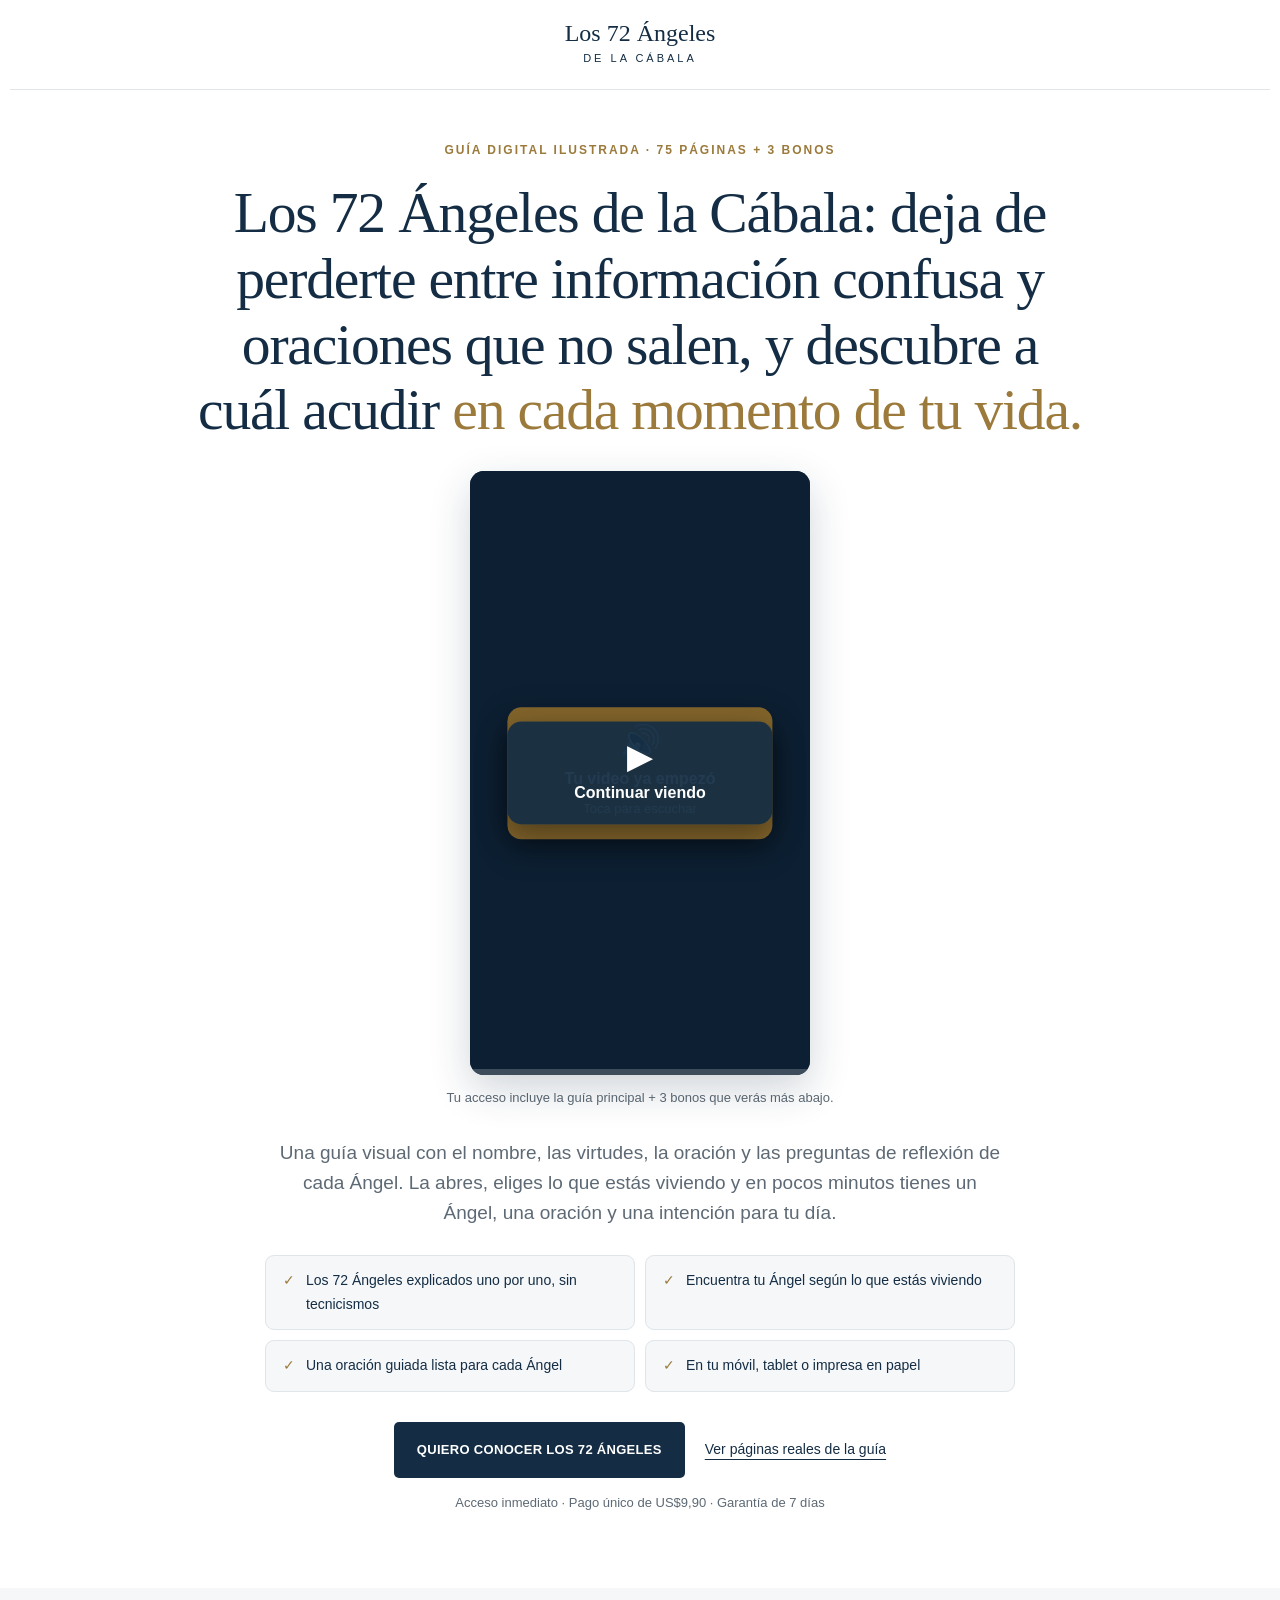
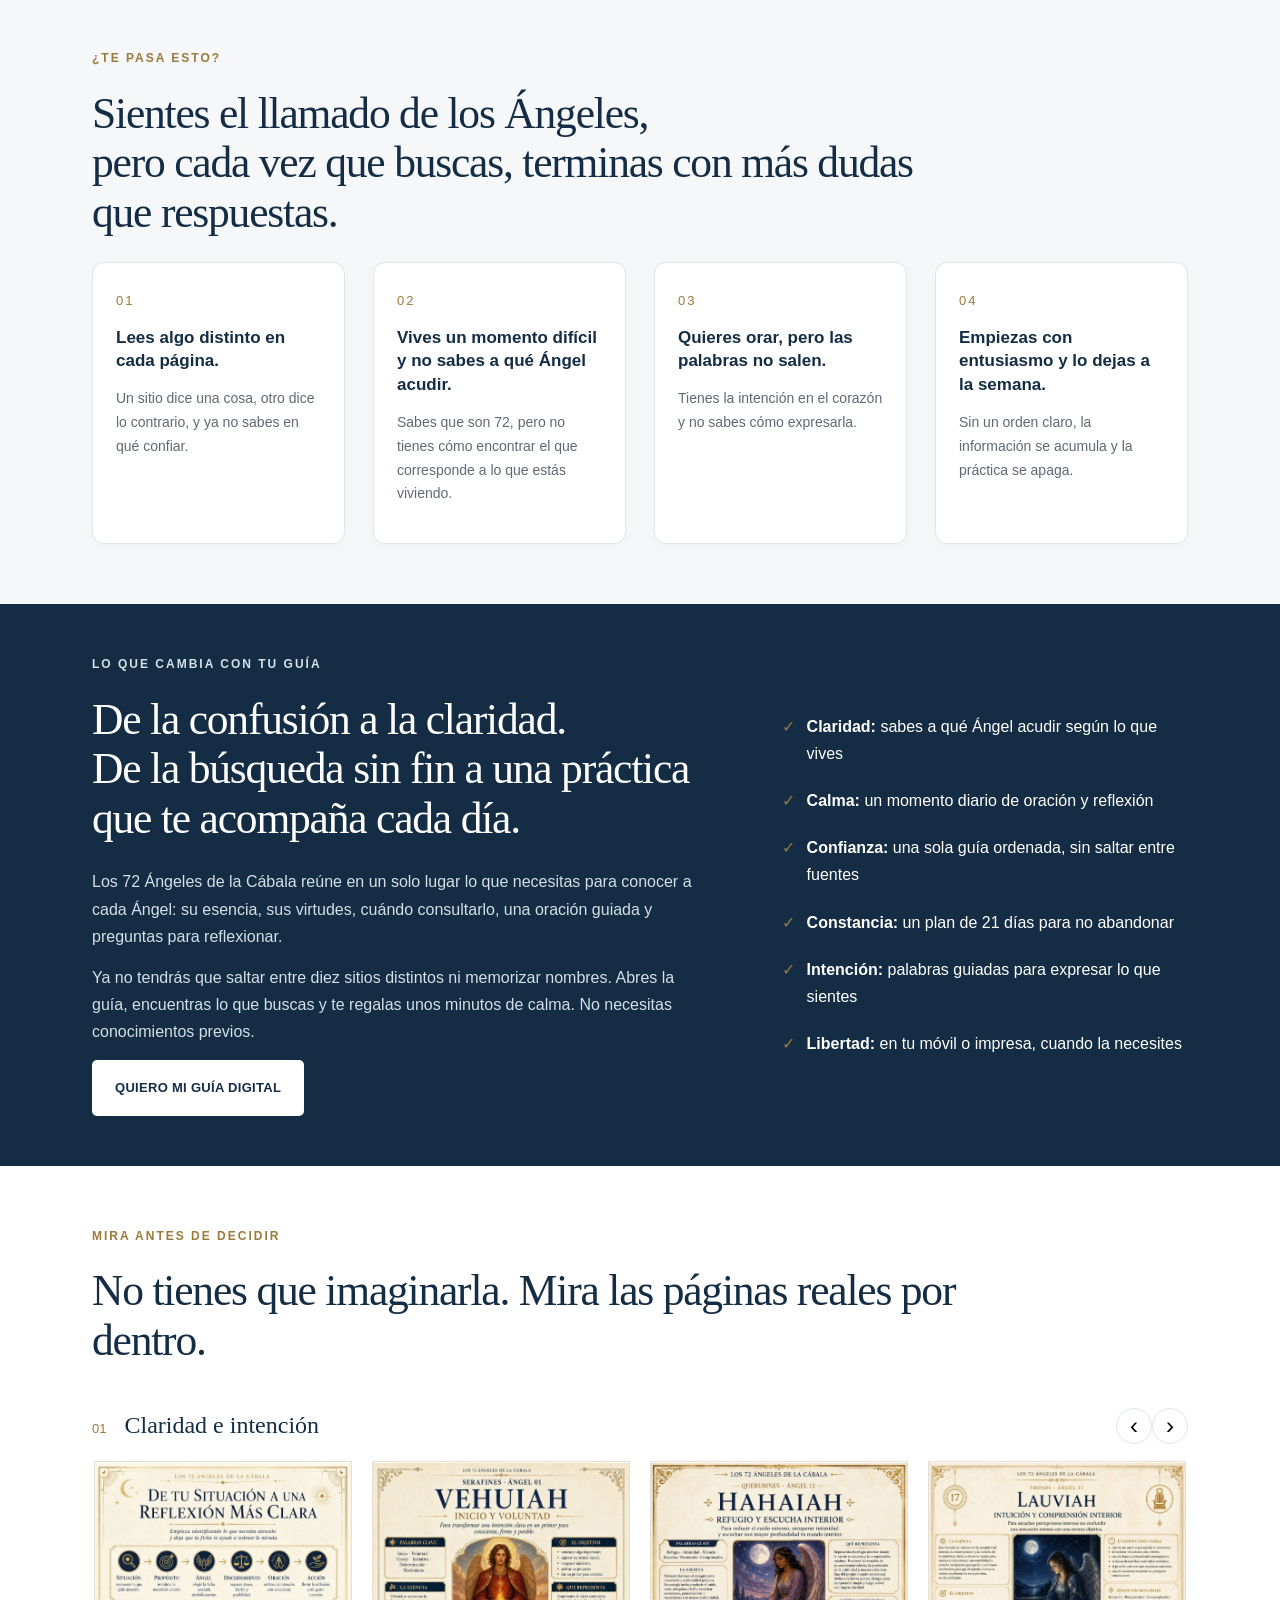
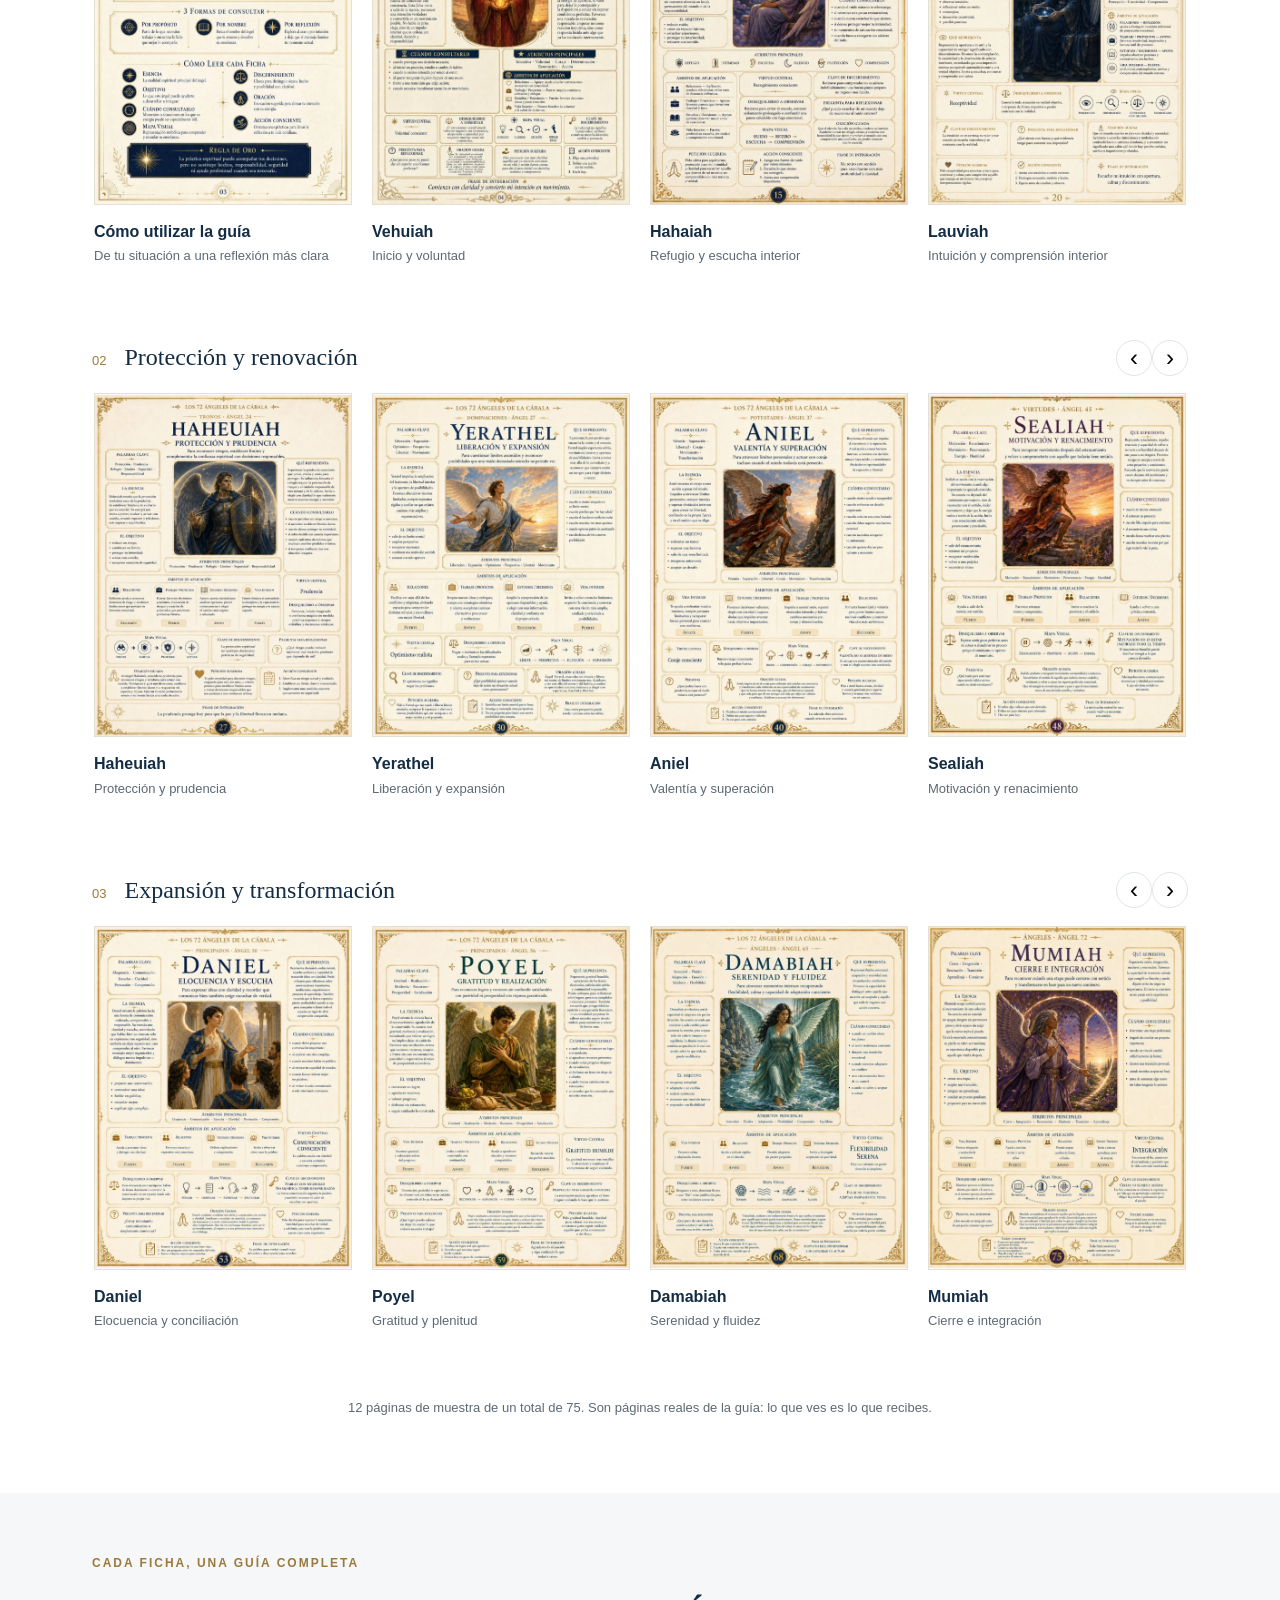
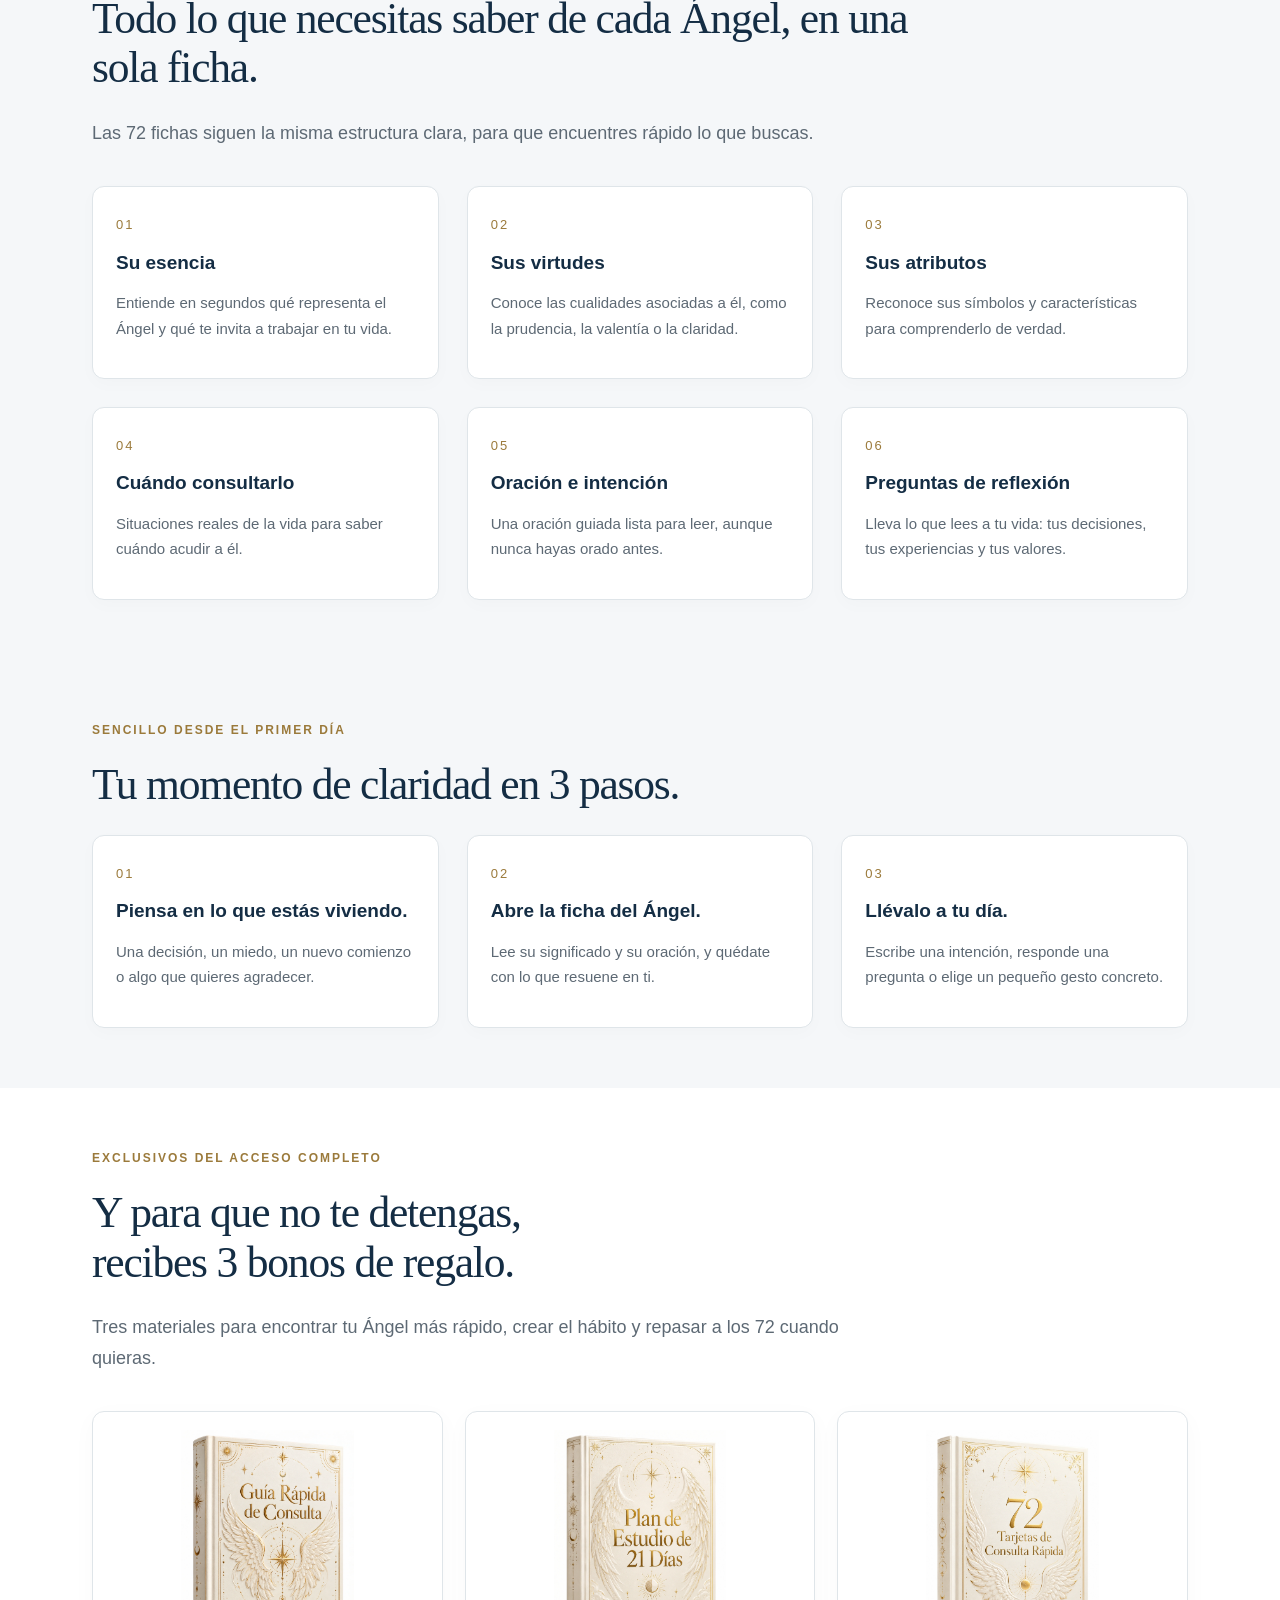
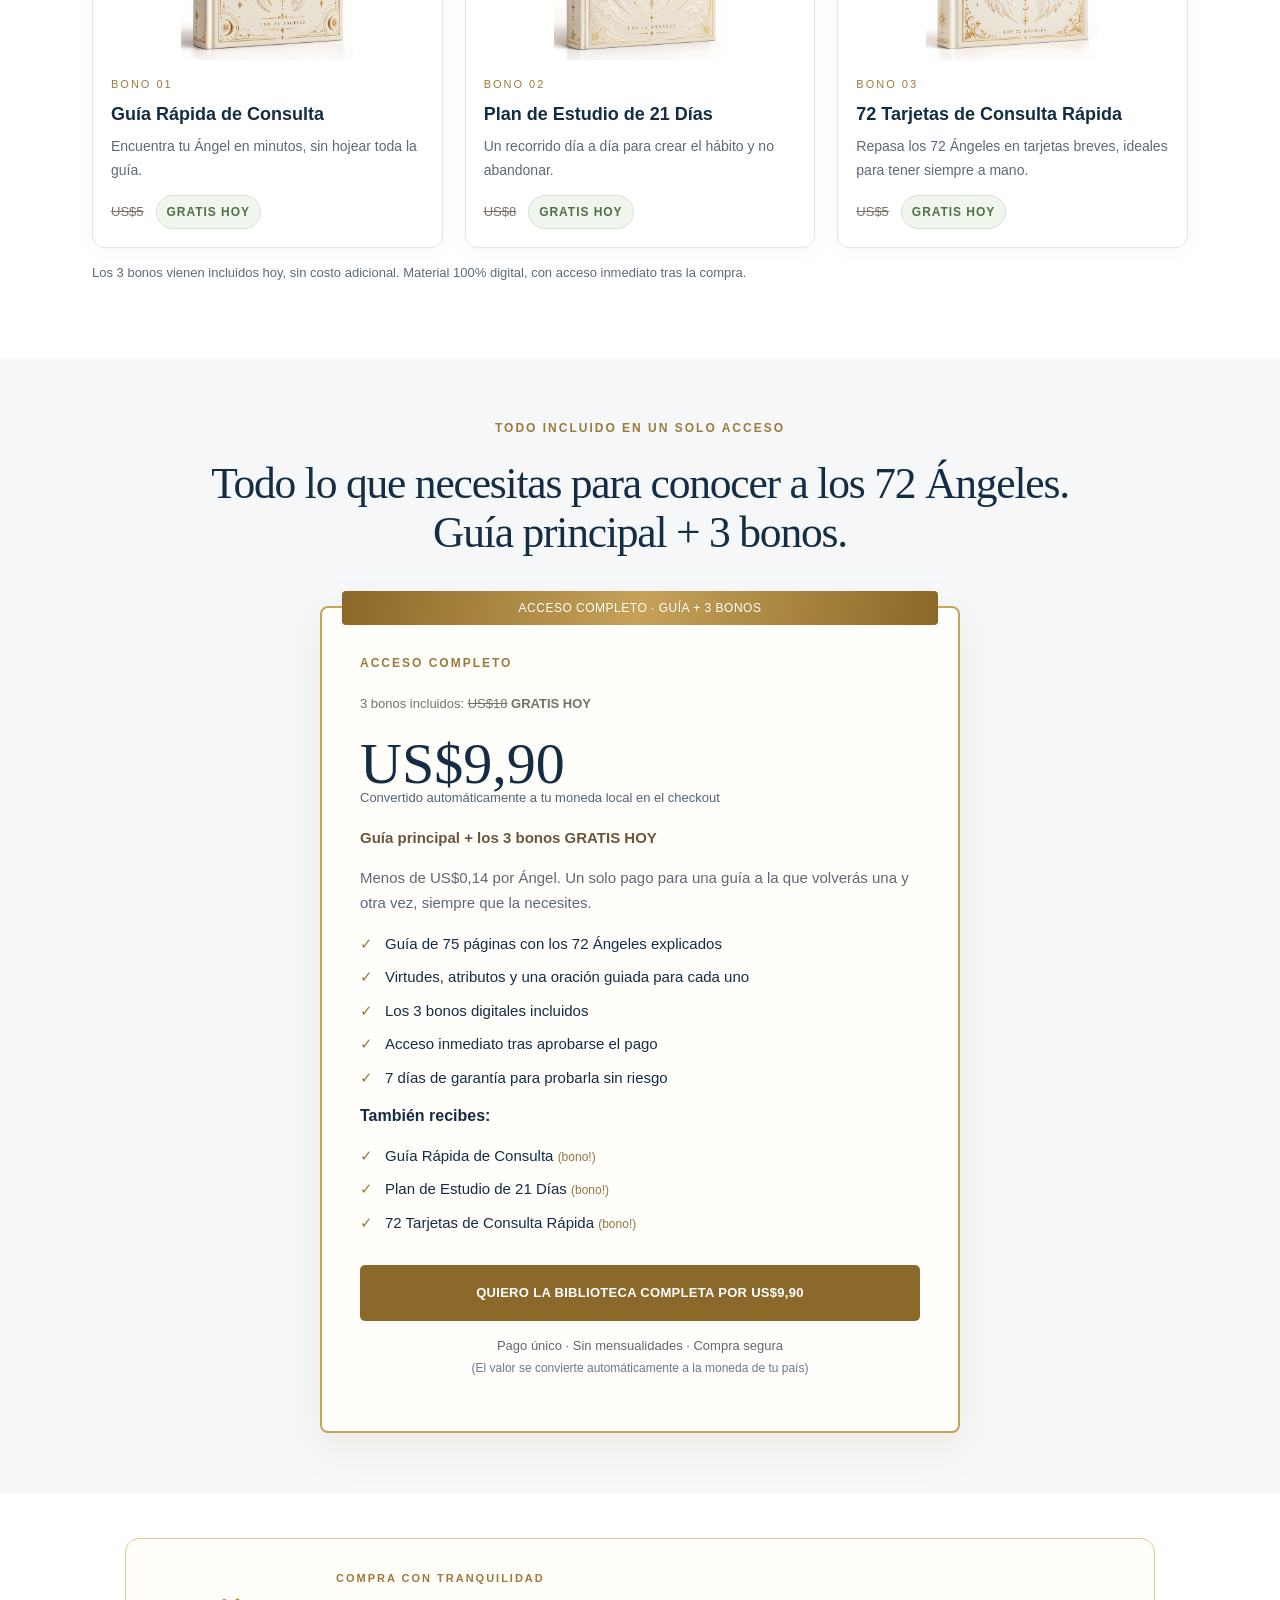
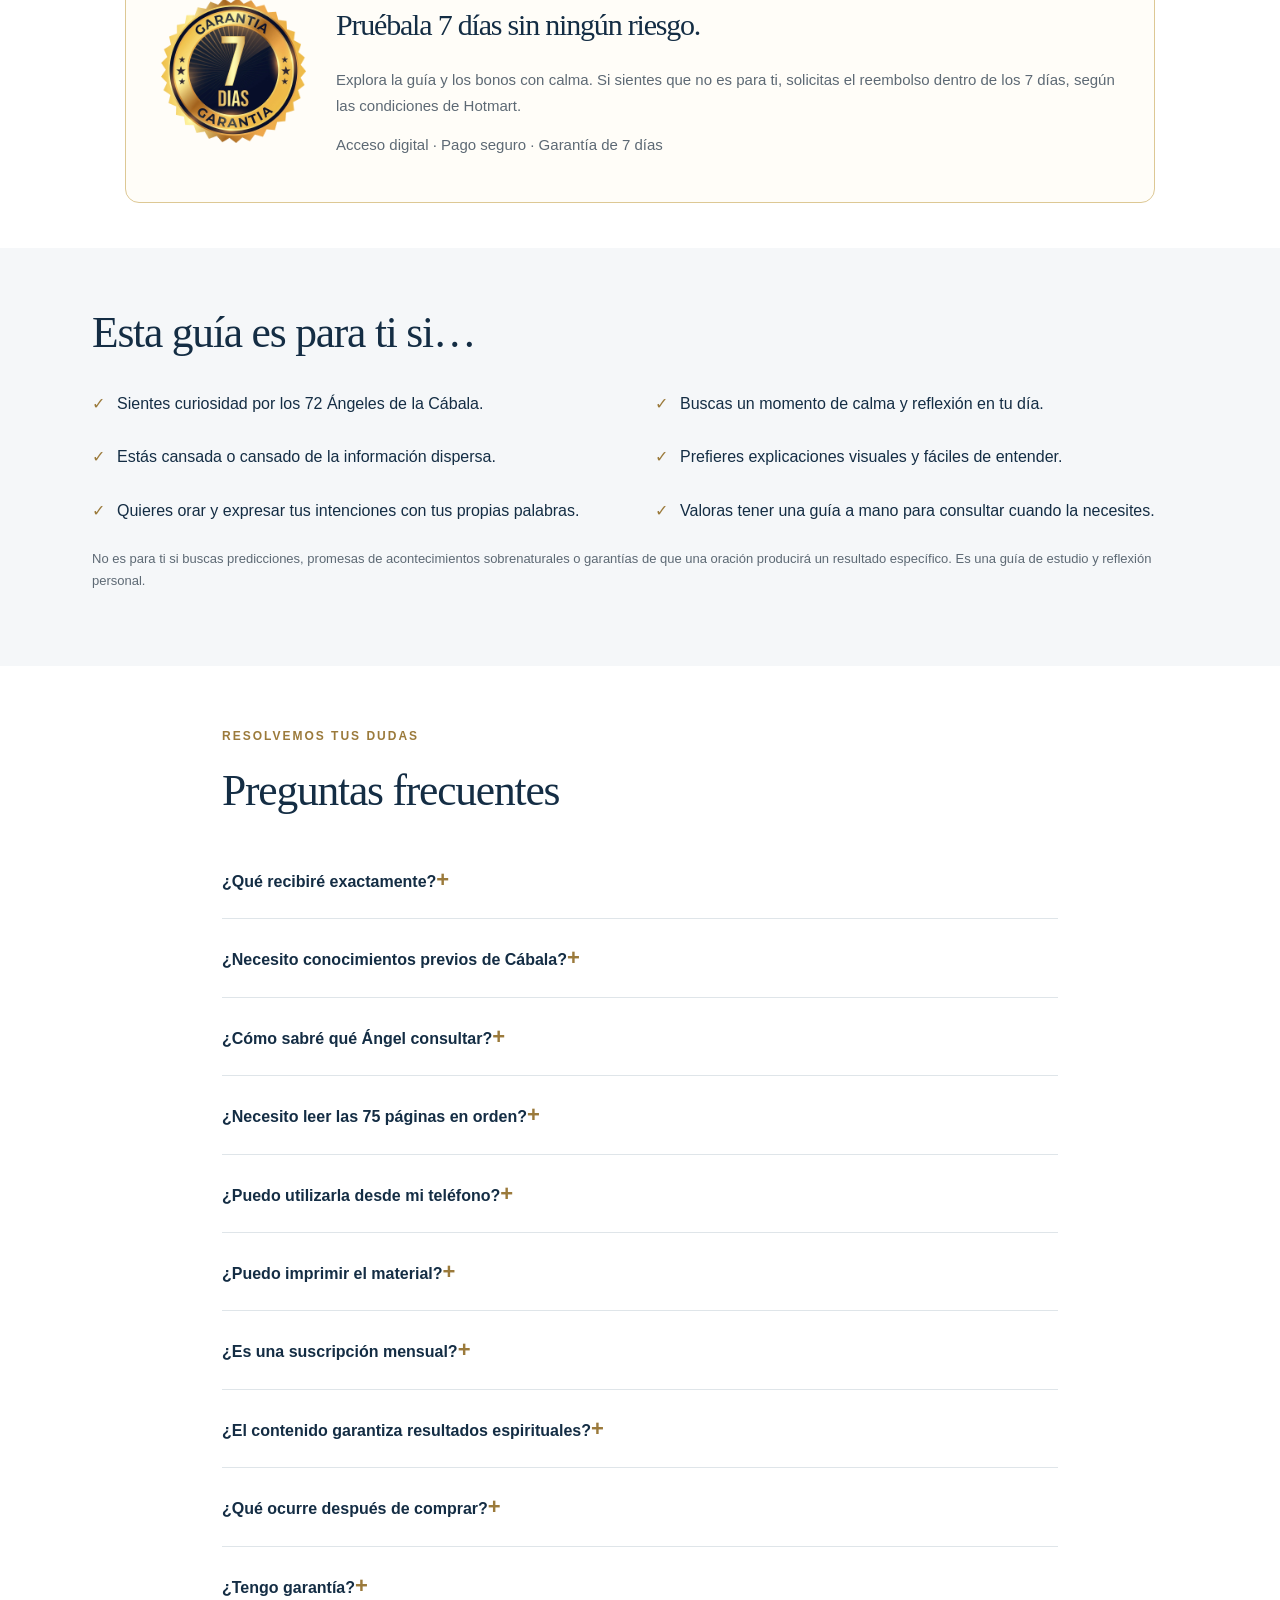
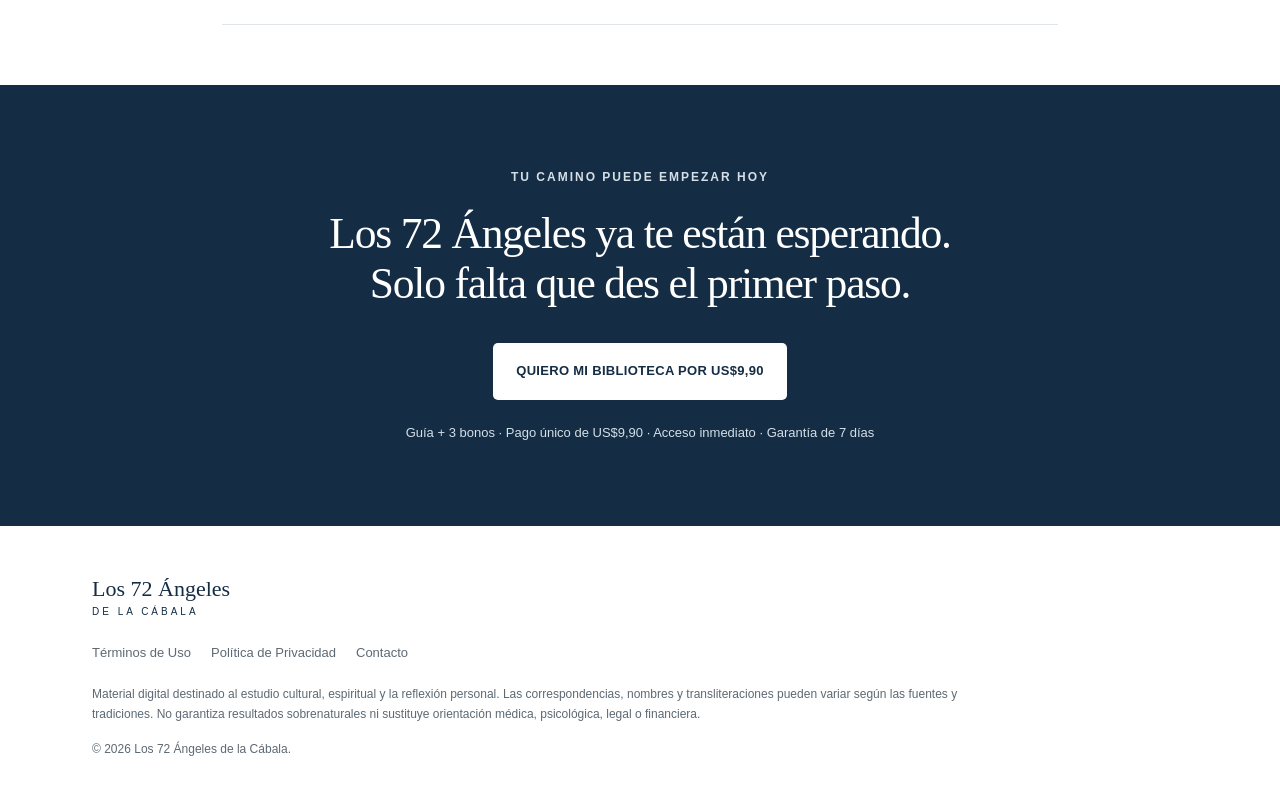
==== commit 41524e40: "Mini VSL estilo VTurb: sem controles, barra de progresso acelerada Co-Authored-By: Claude Opus 5.5 <" ====
--- a/index.html
+++ b/index.html
@@ -1 +1 @@
-<!doctype html> <html lang="es"> <head> <meta charset="utf-8"><link rel="preconnect" href="https://connect.facebook.net"><link rel="dns-prefetch" href="https://www.facebook.com"><link rel="preconnect" href="https://cdn.utmify.com.br"> <meta name="viewport" content="width=device-width,initial-scale=1"> <title>Los 72 Ángeles de la Cábala · Guía digital ilustrada</title> <meta name="description" content="Conoce a los 72 Ángeles de la Cábala y descubre a cuál acudir en cada momento de tu vida. Guía ilustrada de 75 páginas + 3 bonos por US$9,90."> <meta property="og:title" content="Los 72 Ángeles de la Cábala · Guía digital ilustrada"> <meta property="og:description" content="Conoce a los 72 Ángeles de la Cábala y descubre a cuál acudir en cada momento de tu vida. Guía ilustrada de 75 páginas + 3 bonos por US$9,90."> <meta property="og:image" content="assets/mockup-front.webp"> <meta property="og:type" content="website"> <meta name="twitter:card" content="summary_large_image"> <link rel="icon" href="favicon.svg"> <style>:root{--ink:#142d44;--muted:#5d6974;--gold:#9b7a3b;--soft:#f5f7f9;--line:#dfe5e9}*{box-sizing:border-box}html{scroll-behavior:smooth;scroll-padding-top:30px}body{margin:0;font:16px/1.7 Arial,sans-serif;color:var(--ink);background:#fff}a{color:inherit;text-decoration:none}button{font:inherit;cursor:pointer}header{max-width:1260px;padding:25px 32px;margin:auto;display:flex;justify-content:space-between;align-items:center;border-bottom:1px solid var(--line)}.brand{font:22px Georgia,serif;display:block}.brand span{display:block;font:10px/2 Arial,sans-serif;letter-spacing:3px}nav{display:flex;gap:30px;font-size:14px}.wrap{max-width:1160px;margin:auto;padding:85px 32px}.hero{max-width:1260px;display:grid;grid-template-columns:1.25fr .85fr;gap:80px;align-items:center;padding-top:65px;padding-bottom:85px}.eyebrow{font-size:12px;letter-spacing:2px;font-weight:700;color:var(--gold);margin:0 0 20px}h1,h2{font-family:Georgia,serif;font-weight:400;letter-spacing:-1.2px;line-height:1.14;margin:0 0 25px}h1{font-size:clamp(36px,4.1vw,58px)}h1 em{color:var(--gold);font-style:normal}h2{font-size:clamp(31px,3.4vw,44px);max-width:880px}h3{font-size:19px;line-height:1.4;margin:12px 0}p{color:var(--muted);margin:14px 0}.lead{font-size:19px;line-height:1.6}.intro{max-width:760px;font-size:18px;margin-bottom:38px}.checks{list-style:none;padding:0}.checks li{position:relative;padding-left:25px;margin:8px 0}.checks li:before{content:'✓';color:var(--gold);position:absolute;left:0}.actions{display:flex;flex-wrap:wrap;gap:20px;align-items:center;margin-top:30px}.button{display:inline-block;border:0;border-radius:5px;background:var(--ink);color:#fff;padding:17px 23px;font-size:13px;font-weight:700;letter-spacing:.3px;text-align:center;transition:background .2s,transform .2s}.button:hover{background:#284c68;transform:translateY(-2px)}.textlink{font-size:14px;text-decoration:underline;text-underline-offset:5px}.meta{font-size:13px;color:var(--muted)}.hero-art{position:relative;padding:20px 20px 60px;background:#f1f4f6;border-radius:6px}.hero-art img{display:block;width:100%;box-shadow:0 20px 50px #142d4422}.art-note{position:absolute;bottom:5px;left:0;right:0;text-align:center;padding:12px;background:#fff;box-shadow:0 6px 20px #142d4410}.art-note b,.art-note span{display:block}.art-note span{font-size:13px;color:var(--muted)}.soft{background:var(--soft)}.grid{display:grid;gap:28px}.four{grid-template-columns:repeat(4,1fr)}.three{grid-template-columns:repeat(3,1fr)}.two{grid-template-columns:repeat(2,1fr)}article p{font-size:15px}.num{font-size:13px;letter-spacing:2px;color:var(--gold)}.statement{font-family:Georgia,serif;font-size:27px;line-height:1.5;text-align:center;color:var(--ink);margin:55px 0 0}.statement.small{font-size:23px}.compare article{padding:30px;border:1px solid var(--line);border-radius:6px}.compare ul{padding-left:20px;color:var(--muted)}.compare li{margin:10px 0}.compare .checks{padding-left:0}.positive{background:#f3f7fa}.navy{background:var(--ink);color:#fff}.navy p{color:#d4dfe7}.navy h2{color:#fff}.product{display:grid;grid-template-columns:1.5fr 1fr;gap:80px;align-items:center}.product .checks li{margin:20px 0}.light{background:#fff;color:var(--ink)}.light:hover{background:#edf2f5}.collection{margin:35px 0 45px}.collection-head{display:flex;justify-content:space-between;align-items:center}.collection-head h3{font:24px Georgia,serif}.collection-head h3 span{font:13px Arial;margin-right:12px;color:var(--gold)}.collection-head button{width:36px;height:36px;border:1px solid var(--line);background:#fff;border-radius:50%;font-size:24px;line-height:1}.carousel{display:flex;gap:20px;overflow-x:auto;scroll-snap-type:x mandatory;padding:10px 2px 20px;scrollbar-width:thin;scrollbar-color:#b8c4cc transparent;cursor:grab}.sample{background:0 0;border:none;text-align:left;flex:0 0 calc((100% - 60px)/ 4);padding:0;color:var(--ink);scroll-snap-align:start;min-width:0}.sample img{width:100%;display:block;aspect-ratio:3/4;object-fit:contain;background:#fafafa;border:1px solid #e5e0d6;transition:transform .2s}.sample:hover img{transform:translateY(-4px)}.sample b{display:block;margin:13px 0 0}.sample span{font-size:13px;display:block;color:var(--muted)}.center{text-align:center;margin-left:auto;margin-right:auto}.uses article{border-top:1px solid var(--line);padding-top:10px}.bonus-list article{display:flex;gap:35px;padding:22px 0;border-bottom:1px solid var(--line)}.bonus-list .num{min-width:85px;padding-top:14px}.bonus-list h3{margin:8px 0}.bonus-list p{margin:0}.pricing{max-width:950px;margin:45px auto 0;align-items:start;gap:28px}.plan{padding:38px;border:1px solid var(--line);border-radius:8px;background:#fff;position:relative}.plan.featured{border:2px solid var(--ink);padding-top:45px}.ribbon{position:absolute;top:-17px;left:20px;right:20px;background:var(--ink);color:#fff;padding:7px 12px;border-radius:4px;font-size:12px;letter-spacing:.5px;text-align:center}.price{font:58px Georgia,serif;line-height:1.2}.plan .button{width:100%;margin-top:15px}.plan .checks{font-size:15px}.plan h3{font-size:16px}.extra{padding:13px;background:#f4f6f8;border-radius:4px}.choose{max-width:850px;margin:30px auto 0;text-align:center;font-size:15px}.guarantee{display:flex;gap:40px;align-items:center;max-width:1030px}.guarantee h2{font-size:34px}.seal{flex:none;border:1px solid var(--gold);border-radius:50%;width:105px;height:105px;display:flex;flex-direction:column;align-items:center;justify-content:center;font:44px Georgia;color:var(--gold)}.seal small{font:12px Arial;letter-spacing:2px}.audience{display:grid;grid-template-columns:1fr 1fr;gap:10px 30px}.faq{max-width:900px}details{border-bottom:1px solid var(--line);padding:20px 0}summary{cursor:pointer;font-weight:600;list-style:none;display:flex;justify-content:space-between;gap:20px}summary:after{content:'+';color:var(--gold);font-size:22px}details[open] summary:after{content:'−'}details p{padding-right:30px}.closing{text-align:center}.closing h2{margin-left:auto;margin-right:auto}.closing p{max-width:700px;margin:22px auto}.closing .button{margin-top:10px}footer.wrap{padding-top:50px;padding-bottom:35px}footer p{font-size:12px;max-width:900px}.footer-links{display:flex;gap:20px;margin:20px 0}.footer-links button{border:0;background:0 0;padding:0;font-size:13px;color:var(--muted)}dialog{border:0;border-radius:8px;padding:35px;max-width:600px;width:calc(100% - 32px);color:var(--ink)}dialog::backdrop{background:#071d30ce}#viewer{width:auto;max-width:95vw;padding:38px 12px 12px;background:#fff}#viewer img{max-width:88vw;max-height:83vh;display:block}.close{position:absolute;right:10px;top:5px;background:0 0;border:0;font-size:28px;color:var(--ink)}:focus-visible{outline:3px solid var(--gold);outline-offset:4px}@media(max-width:900px){.hero{gap:35px;grid-template-columns:1.2fr .8fr}.four{grid-template-columns:repeat(2,1fr)}.product{gap:35px}.sample{flex-basis:calc((100% - 40px)/ 3)}}@media(max-width:650px){header{padding:20px}.brand{font-size:18px}nav{gap:12px;font-size:12px}.wrap{padding:55px 22px}.hero{display:flex;flex-direction:column;padding-top:40px;gap:40px}.hero-art{width:85%;max-width:340px}.hero h1{font-size:39px}.eyebrow{font-size:11px;letter-spacing:1.5px}.lead{font-size:17px}.audience,.four,.product,.three,.two{grid-template-columns:1fr}.four{gap:20px}.three{gap:25px}.actions{display:block}.actions .button{width:100%;margin-bottom:17px}.textlink{display:block;text-align:center}.product{display:grid}.sample{flex-basis:72%}.collection-head h3{font-size:20px}.collection-head button{width:30px;height:30px}.plan{padding:28px}.plan.featured{margin-top:20px;padding:38px 28px 28px}.guarantee{display:block}.seal{margin-bottom:25px}.bonus-list article{gap:15px}.bonus-list .num{min-width:65px;font-size:11px}.statement{font-size:24px}.footer-links{gap:15px}.closing h2{font-size:34px}}@media(prefers-reduced-motion:reduce){html{scroll-behavior:auto}*{transition:none!important}}header{justify-content:center;text-align:center;padding:20px 24px}header .brand{font-size:24px}header .brand span{font-size:11px}.hero{display:block;max-width:980px;text-align:center;padding-top:55px;padding-bottom:60px}.hero h1{max-width:920px;margin:0 auto 24px;font-size:clamp(36px,4.5vw,58px);text-wrap:balance}.hero .eyebrow{text-align:center}.hero .lead{max-width:730px;margin:0 auto 26px}.hero .checks{display:grid;grid-template-columns:1fr 1fr;gap:10px;max-width:750px;margin:25px auto;text-align:left}.hero .checks li{background:var(--soft);border:1px solid var(--line);border-radius:9px;padding:13px 16px 13px 40px;margin:0;font-size:14px}.hero .checks li:before{left:17px;top:13px}.hero .actions{justify-content:center}.wrap{padding-top:60px;padding-bottom:60px}.hero.wrap{padding-top:50px}.four article,.three article{border:1px solid var(--line);border-radius:12px;background:#fff;padding:23px;box-shadow:0 5px 18px #142d4405}.four article h3{font-size:17px}.four article p{font-size:14px}.bonus-list{display:grid;grid-template-columns:repeat(3,1fr);gap:22px}.bonus-list article{display:flex;flex-direction:column;gap:0;border:1px solid var(--line);border-radius:12px;padding:18px;background:#fff;box-shadow:0 6px 24px #142d4407}.bonus-list article img{width:100%;height:230px;object-fit:contain;margin-bottom:15px}.bonus-list .num{padding:0;font-size:11px}.bonus-list article h3{font-size:18px}.bonus-list article p{font-size:14px}.plan.featured{border:3px solid #b38a3a;box-shadow:0 0 0 5px #caa65714,0 12px 32px #93702b12;background:linear-gradient(150deg,#fffdf7,#fff 60%)}.featured .ribbon{background:linear-gradient(100deg,#8c6828,#c5a258,#8c6828)}.featured .button{background:#8b692b}.featured .button:hover{background:#735321}.guarantee{border:1px solid #ddc894;border-radius:14px;margin-top:45px;margin-bottom:45px;padding:30px 35px;background:#fffdf8;gap:30px}.guarantee-image{width:145px;height:145px;object-fit:contain;border-radius:8px;flex:none}.guarantee h2{font-size:30px}.guarantee p{font-size:15px}.guarantee .eyebrow{font-size:11px}.product{padding-top:50px;padding-bottom:50px}.closing .wrap{padding-top:60px;padding-bottom:60px}@media(max-width:900px){.bonus-list{grid-template-columns:repeat(2,1fr)}.guarantee{margin-left:22px;margin-right:22px}}@media(max-width:650px){header .brand{font-size:22px}.hero.wrap{padding-top:35px}.hero h1{font-size:37px;line-height:1.17}.hero .checks{grid-template-columns:1fr}.hero .actions .button{width:100%}.bonus-list{grid-template-columns:1fr 1fr;gap:12px}.bonus-list article{padding:12px}.bonus-list article img{height:160px}.bonus-list article h3{font-size:16px}.bonus-list article p{font-size:13px}.guarantee{display:flex;flex-direction:column;text-align:center;padding:28px 20px;gap:15px}.guarantee-image{width:130px;height:130px}.guarantee h2{font-size:29px}.wrap{padding-top:45px;padding-bottom:45px}.plan.featured{padding-top:42px}}.hero-mockup{display:block;width:100%;max-width:580px;height:auto;margin:30px auto 12px;border-radius:12px;box-shadow:0 12px 35px #142d441a}.mockup-caption{margin:0 auto 28px}@media(max-width:650px){.hero-mockup{margin-top:24px;border-radius:8px}.mockup-caption{font-size:12px}}.sample img{height:auto}.single-offer{max-width:640px;margin:48px auto 0}.single-offer .featured{border:2px solid #c6a45b;box-shadow:0 12px 40px #c6a45b26}.single-offer .button{white-space:normal}.bonus-price{display:flex;flex-wrap:wrap;gap:8px 12px;align-items:center;margin-top:12px!important}.bonus-price span,.price-reference{color:#787166;font-size:13px}.bonus-price strong{font-size:12px;letter-spacing:.08em;color:#527047;background:#f0f5ed;border:1px solid #d8e4d0;padding:6px 10px;border-radius:40px}.bonus-label{font-size:12px;color:#92753e}.included-offer{font-weight:600;color:#6a5738}.hero-mockup{background:#fff}.bonus-list article img{object-fit:contain;background:#fff;border-radius:12px}.single-offer .plan{background:#fffefb}</style> <script>!function(e,t,n,c,o,a,f){e.fbq||(o=e.fbq=function(){o.callMethod?o.callMethod.apply(o,arguments):o.queue.push(arguments)},e._fbq||(e._fbq=o),o.push=o,o.loaded=!0,o.version="2.0",o.queue=[],(a=t.createElement(n)).async=!0,a.src="https://connect.facebook.net/en_US/fbevents.js",(f=t.getElementsByTagName(n)[0]).parentNode.insertBefore(a,f))}(window,document,"script"),fbq("init","1791405689657118"),fbq("track","PageView")</script> <script src="https://cdn.utmify.com.br/scripts/pixel/pixel.js" async defer="defer"></script> <script src="https://cdn.utmify.com.br/scripts/utms/latest.js" data-utmify-prevent-xcod-sck data-utmify-prevent-subids async defer="defer"></script> <style>*,::backdrop,:after,:before{box-sizing:border-box}img,svg,video{display:block;max-width:100%;height:auto}ol,ul{list-style:none}summary{display:list-item}summary::-webkit-details-marker{display:none}.vsl{position:relative;width:100%;max-width:340px;aspect-ratio:9/16;margin:28px auto 12px;border-radius:14px;overflow:hidden;box-shadow:0 14px 40px #142d4433;background:#0d2033}.vsl iframe{position:absolute;inset:0;width:100%;height:100%;border:0}</style> </head> <body> <noscript><img height="1" width="1" style="display:none" alt="" src="https://www.facebook.com/tr?id=1791405689657118&ev=PageView&noscript=1"></noscript> <div id="root"><div> <header><a class="brand" href="#">Los 72 Ángeles <span>DE LA CÁBALA</span></a></header> <main> <section class="hero wrap"><div> <p class="eyebrow">GUÍA DIGITAL ILUSTRADA · 75 PÁGINAS + 3 BONOS</p> <h1>Los 72 Ángeles de la Cábala: deja de perderte entre información confusa y oraciones que no salen, y descubre a cuál acudir <em>en cada momento de tu vida.</em></h1> <div class="vsl"><iframe src="https://www.youtube-nocookie.com/embed/KcA06h6nE8U?rel=0&amp;modestbranding=1&amp;playsinline=1" title="Los 72 Ángeles de la Cábala" allow="accelerometer; autoplay; clipboard-write; encrypted-media; gyroscope; picture-in-picture; web-share" allowfullscreen referrerpolicy="strict-origin-when-cross-origin"></iframe></div> <p class="meta mockup-caption">Tu acceso incluye la guía principal + 3 bonos que verás más abajo.</p> <p class="lead">Una guía visual con el nombre, las virtudes, la oración y las preguntas de reflexión de cada Ángel. La abres, eliges lo que estás viviendo y en pocos minutos tienes un Ángel, una oración y una intención para tu día.</p> <ul class="checks"><li>Los 72 Ángeles explicados uno por uno, sin tecnicismos</li><li>Encuentra tu Ángel según lo que estás viviendo</li><li>Una oración guiada lista para cada Ángel</li><li>En tu móvil, tablet o impresa en papel</li></ul> <div class="actions"><a class="button" href="#muestras">QUIERO CONOCER LOS 72 ÁNGELES</a><a class="textlink" href="#muestras">Ver páginas reales de la guía</a></div> <p class="meta">Acceso inmediato · Pago único de US$9,90 · Garantía de 7 días</p> </div></section> <section class="soft"><div class="wrap"> <p class="eyebrow">¿TE PASA ESTO?</p> <h2>Sientes el llamado de los Ángeles,<br>pero cada vez que buscas, terminas con más dudas que respuestas.</h2> <div class="grid four"> <article><span class="num">01</span><h3>Lees algo distinto en cada página.</h3><p>Un sitio dice una cosa, otro dice lo contrario, y ya no sabes en qué confiar.</p></article> <article><span class="num">02</span><h3>Vives un momento difícil y no sabes a qué Ángel acudir.</h3><p>Sabes que son 72, pero no tienes cómo encontrar el que corresponde a lo que estás viviendo.</p></article> <article><span class="num">03</span><h3>Quieres orar, pero las palabras no salen.</h3><p>Tienes la intención en el corazón y no sabes cómo expresarla.</p></article> <article><span class="num">04</span><h3>Empiezas con entusiasmo y lo dejas a la semana.</h3><p>Sin un orden claro, la información se acumula y la práctica se apaga.</p></article> </div></div></section> <section class="navy"><div class="wrap product"><div> <p class="eyebrow">LO QUE CAMBIA CON TU GUÍA</p> <h2>De la confusión a la claridad.<br>De la búsqueda sin fin a una práctica que te acompaña cada día.</h2> <p>Los 72 Ángeles de la Cábala reúne en un solo lugar lo que necesitas para conocer a cada Ángel: su esencia, sus virtudes, cuándo consultarlo, una oración guiada y preguntas para reflexionar.</p> <p>Ya no tendrás que saltar entre diez sitios distintos ni memorizar nombres. Abres la guía, encuentras lo que buscas y te regalas unos minutos de calma. No necesitas conocimientos previos.</p> <a class="button light" href="#planes">QUIERO MI GUÍA DIGITAL</a></div> <ul class="checks"><li><b>Claridad:</b> sabes a qué Ángel acudir según lo que vives</li><li><b>Calma:</b> un momento diario de oración y reflexión</li><li><b>Confianza:</b> una sola guía ordenada, sin saltar entre fuentes</li><li><b>Constancia:</b> un plan de 21 días para no abandonar</li><li><b>Intención:</b> palabras guiadas para expresar lo que sientes</li><li><b>Libertad:</b> en tu móvil o impresa, cuando la necesites</li></ul> </div></section> <section class="wrap" id="muestras"> <p class="eyebrow">MIRA ANTES DE DECIDIR</p> <h2>No tienes que imaginarla. Mira las páginas reales por dentro.</h2> <div class="collection"><div class="collection-head"><h3><span>01</span> Claridad e intención</h3><div><button aria-label="Muestras anteriores" class="previous">‹</button><button aria-label="Muestras siguientes" class="next">›</button></div></div> <div aria-label="Claridad e intención" class="carousel" tabindex="0"> <button aria-label="Ampliar Cómo utilizar la guía" class="sample" data-image="assets/sample-01.webp" data-title="Cómo utilizar la guía"><img loading="lazy" alt="Página real: Cómo utilizar la guía" decoding="async" height="1500" width="1125" src="assets/sample-01.webp"><b>Cómo utilizar la guía</b><span>De tu situación a una reflexión más clara</span></button> <button aria-label="Ampliar Vehuiah" class="sample" data-image="assets/sample-02.webp" data-title="Vehuiah"><img loading="lazy" alt="Página real: Vehuiah" decoding="async" height="1500" width="1125" src="assets/sample-02.webp"><b>Vehuiah</b><span>Inicio y voluntad</span></button> <button aria-label="Ampliar Hahaiah" class="sample" data-image="assets/sample-03.webp" data-title="Hahaiah"><img loading="lazy" alt="Página real: Hahaiah" decoding="async" height="1500" width="1125" src="assets/sample-03.webp"><b>Hahaiah</b><span>Refugio y escucha interior</span></button> <button aria-label="Ampliar Lauviah" class="sample" data-image="assets/sample-04.webp" data-title="Lauviah"><img loading="lazy" alt="Página real: Lauviah" decoding="async" height="1500" width="1125" src="assets/sample-04.webp"><b>Lauviah</b><span>Intuición y comprensión interior</span></button> </div></div> <div class="collection"><div class="collection-head"><h3><span>02</span> Protección y renovación</h3><div><button aria-label="Muestras anteriores" class="previous">‹</button><button aria-label="Muestras siguientes" class="next">›</button></div></div> <div aria-label="Protección y renovación" class="carousel" tabindex="0"> <button aria-label="Ampliar Haheuiah" class="sample" data-image="assets/sample-05.webp" data-title="Haheuiah"><img loading="lazy" alt="Página real: Haheuiah" decoding="async" height="1500" width="1125" src="assets/sample-05.webp"><b>Haheuiah</b><span>Protección y prudencia</span></button> <button aria-label="Ampliar Yerathel" class="sample" data-image="assets/sample-06.webp" data-title="Yerathel"><img loading="lazy" alt="Página real: Yerathel" decoding="async" height="1500" width="1125" src="assets/sample-06.webp"><b>Yerathel</b><span>Liberación y expansión</span></button> <button aria-label="Ampliar Aniel" class="sample" data-image="assets/sample-07.webp" data-title="Aniel"><img loading="lazy" alt="Página real: Aniel" decoding="async" height="1500" width="1125" src="assets/sample-07.webp"><b>Aniel</b><span>Valentía y superación</span></button> <button aria-label="Ampliar Sealiah" class="sample" data-image="assets/sample-08.webp" data-title="Sealiah"><img loading="lazy" alt="Página real: Sealiah" decoding="async" height="1500" width="1125" src="assets/sample-08.webp"><b>Sealiah</b><span>Motivación y renacimiento</span></button> </div></div> <div class="collection"><div class="collection-head"><h3><span>03</span> Expansión y transformación</h3><div><button aria-label="Muestras anteriores" class="previous">‹</button><button aria-label="Muestras siguientes" class="next">›</button></div></div> <div aria-label="Expansión y transformación" class="carousel" tabindex="0"> <button aria-label="Ampliar Daniel" class="sample" data-image="assets/sample-09.webp" data-title="Daniel"><img loading="lazy" alt="Página real: Daniel" decoding="async" height="1500" width="1125" src="assets/sample-09.webp"><b>Daniel</b><span>Elocuencia y conciliación</span></button> <button aria-label="Ampliar Poyel" class="sample" data-image="assets/sample-10.webp" data-title="Poyel"><img loading="lazy" alt="Página real: Poyel" decoding="async" height="1500" width="1125" src="assets/sample-10.webp"><b>Poyel</b><span>Gratitud y plenitud</span></button> <button aria-label="Ampliar Damabiah" class="sample" data-image="assets/sample-11.webp" data-title="Damabiah"><img loading="lazy" alt="Página real: Damabiah" decoding="async" height="1500" width="1125" src="assets/sample-11.webp"><b>Damabiah</b><span>Serenidad y fluidez</span></button> <button aria-label="Ampliar Mumiah" class="sample" data-image="assets/sample-12.webp" data-title="Mumiah"><img loading="lazy" alt="Página real: Mumiah" decoding="async" height="1500" width="1125" src="assets/sample-12.webp"><b>Mumiah</b><span>Cierre e integración</span></button> </div></div> <p class="meta center">12 páginas de muestra de un total de 75. Son páginas reales de la guía: lo que ves es lo que recibes.</p> </section> <section class="soft"><div class="wrap"> <p class="eyebrow">CADA FICHA, UNA GUÍA COMPLETA</p> <h2>Todo lo que necesitas saber de cada Ángel, en una sola ficha.</h2> <p class="intro">Las 72 fichas siguen la misma estructura clara, para que encuentres rápido lo que buscas.</p> <div class="grid three"> <article><span class="num">01</span><h3>Su esencia</h3><p>Entiende en segundos qué representa el Ángel y qué te invita a trabajar en tu vida.</p></article> <article><span class="num">02</span><h3>Sus virtudes</h3><p>Conoce las cualidades asociadas a él, como la prudencia, la valentía o la claridad.</p></article> <article><span class="num">03</span><h3>Sus atributos</h3><p>Reconoce sus símbolos y características para comprenderlo de verdad.</p></article> <article><span class="num">04</span><h3>Cuándo consultarlo</h3><p>Situaciones reales de la vida para saber cuándo acudir a él.</p></article> <article><span class="num">05</span><h3>Oración e intención</h3><p>Una oración guiada lista para leer, aunque nunca hayas orado antes.</p></article> <article><span class="num">06</span><h3>Preguntas de reflexión</h3><p>Lleva lo que lees a tu vida: tus decisiones, tus experiencias y tus valores.</p></article> </div></div></section> <section class="soft"><div class="wrap"> <p class="eyebrow">SENCILLO DESDE EL PRIMER DÍA</p> <h2>Tu momento de claridad en 3 pasos.</h2> <div class="grid three"> <article><span class="num">01</span><h3>Piensa en lo que estás viviendo.</h3><p>Una decisión, un miedo, un nuevo comienzo o algo que quieres agradecer.</p></article> <article><span class="num">02</span><h3>Abre la ficha del Ángel.</h3><p>Lee su significado y su oración, y quédate con lo que resuene en ti.</p></article> <article><span class="num">03</span><h3>Llévalo a tu día.</h3><p>Escribe una intención, responde una pregunta o elige un pequeño gesto concreto.</p></article> </div></div></section> <section class="wrap" id="bonos"> <p class="eyebrow">EXCLUSIVOS DEL ACCESO COMPLETO</p> <h2>Y para que no te detengas,<br>recibes 3 bonos de regalo.</h2> <p class="intro">Tres materiales para encontrar tu Ángel más rápido, crear el hábito y repasar a los 72 cuando quieras.</p> <div class="bonus-list"> <article><img loading="lazy" alt="Guía Rápida de Consulta" decoding="async" height="1000" width="750" src="assets/bonus-premium-01.webp"><span class="num">BONO 01</span><div><h3>Guía Rápida de Consulta</h3><p>Encuentra tu Ángel en minutos, sin hojear toda la guía.</p><p class="bonus-price"><span><s>US$5</s></span><strong>GRATIS HOY</strong></p></div></article> <article><img loading="lazy" alt="Plan de Estudio de 21 Días" decoding="async" height="1000" width="750" src="assets/bonus-premium-06.webp"><span class="num">BONO 02</span><div><h3>Plan de Estudio de 21 Días</h3><p>Un recorrido día a día para crear el hábito y no abandonar.</p><p class="bonus-price"><span><s>US$8</s></span><strong>GRATIS HOY</strong></p></div></article> <article><img loading="lazy" alt="72 Tarjetas de Consulta Rápida" decoding="async" height="1000" width="750" src="assets/bonus-premium-07.webp"><span class="num">BONO 03</span><div><h3>72 Tarjetas de Consulta Rápida</h3><p>Repasa los 72 Ángeles en tarjetas breves, ideales para tener siempre a mano.</p><p class="bonus-price"><span><s>US$5</s></span><strong>GRATIS HOY</strong></p></div></article> </div> <p class="meta">Los 3 bonos vienen incluidos hoy, sin costo adicional. Material 100% digital, con acceso inmediato tras la compra.</p> </section> <section class="soft" id="planes"><div class="wrap"> <p class="eyebrow center">TODO INCLUIDO EN UN SOLO ACCESO</p> <h2 class="center">Todo lo que necesitas para conocer a los 72 Ángeles.<br>Guía principal + 3 bonos.</h2> <div class="pricing single-offer"><article class="plan featured"> <div class="ribbon">ACCESO COMPLETO · GUÍA + 3 BONOS</div> <p class="eyebrow">ACCESO COMPLETO</p> <p class="price-reference">3 bonos incluidos: <s>US$18</s> <strong>GRATIS HOY</strong></p> <div class="price">US$9,90</div> <p style="font-size:13px;color:#506575;margin-top:-12px;margin-bottom:16px;font-weight:500">Convertido automáticamente a tu moneda local en el checkout</p> <p class="included-offer">Guía principal + los 3 bonos GRATIS HOY</p> <p>Menos de US$0,14 por Ángel. Un solo pago para una guía a la que volverás una y otra vez, siempre que la necesites.</p> <ul class="checks"><li>Guía de 75 páginas con los 72 Ángeles explicados</li><li>Virtudes, atributos y una oración guiada para cada uno</li><li>Los 3 bonos digitales incluidos</li><li>Acceso inmediato tras aprobarse el pago</li><li>7 días de garantía para probarla sin riesgo</li></ul> <h3>También recibes:</h3> <ul class="checks"> <li>Guía Rápida de Consulta <span class="bonus-label">(bono!)</span></li> <li>Plan de Estudio de 21 Días <span class="bonus-label">(bono!)</span></li> <li>72 Tarjetas de Consulta Rápida <span class="bonus-label">(bono!)</span></li> </ul> <a class="button buy" data-plan="Completo · US$9,90" data-value="9.90" href="https://pay.hotmart.com/E108037168R">QUIERO LA BIBLIOTECA COMPLETA POR US$9,90</a> <p class="meta center">Pago único · Sin mensualidades · Compra segura<br><span style="color:#687b8c;font-size:12px">(El valor se convierte automáticamente a la moneda de tu país)</span></p> </article></div> </div></section> <section class="wrap guarantee"> <img loading="lazy" alt="Garantía de 7 días" class="guarantee-image" decoding="async" height="700" width="700" src="assets/guarantee.webp"> <div><p class="eyebrow">COMPRA CON TRANQUILIDAD</p><h2>Pruébala 7 días sin ningún riesgo.</h2><p>Explora la guía y los bonos con calma. Si sientes que no es para ti, solicitas el reembolso dentro de los 7 días, según las condiciones de Hotmart.</p><p class="meta">Acceso digital · Pago seguro · Garantía de 7 días</p></div> </section> <section class="soft"><div class="wrap"> <h2>Esta guía es para ti si…</h2> <ul class="checks audience"><li>Sientes curiosidad por los 72 Ángeles de la Cábala.</li><li>Buscas un momento de calma y reflexión en tu día.</li><li>Estás cansada o cansado de la información dispersa.</li><li>Prefieres explicaciones visuales y fáciles de entender.</li><li>Quieres orar y expresar tus intenciones con tus propias palabras.</li><li>Valoras tener una guía a mano para consultar cuando la necesites.</li></ul> <p class="meta">No es para ti si buscas predicciones, promesas de acontecimientos sobrenaturales o garantías de que una oración producirá un resultado específico. Es una guía de estudio y reflexión personal.</p> </div></section> <section class="wrap faq"> <p class="eyebrow">RESOLVEMOS TUS DUDAS</p> <h2>Preguntas frecuentes</h2> <details><summary>¿Qué recibiré exactamente?</summary><p>La guía digital de 75 páginas con las 72 fichas de los Ángeles y los 3 bonos. Todo listo para abrir en tu móvil, tablet o computadora.</p></details> <details><summary>¿Necesito conocimientos previos de Cábala?</summary><p>No. La guía está pensada para empezar desde cero, con explicaciones breves y sencillas. Si nunca estudiaste la Cábala, es un buen punto de partida.</p></details> <details><summary>¿Cómo sabré qué Ángel consultar?</summary><p>Piensa en lo que estás viviendo y búscalo por tema o virtud. La Guía Rápida de Consulta te lleva al Ángel correspondiente en minutos.</p></details> <details><summary>¿Necesito leer las 75 páginas en orden?</summary><p>No. Puedes ir directo a la ficha que necesitas o, si prefieres un recorrido ordenado, seguir el Plan de Estudio de 21 Días.</p></details> <details><summary>¿Puedo utilizarla desde mi teléfono?</summary><p>Sí. Funciona en móvil, tablet y computadora, para que la tengas contigo donde estés.</p></details> <details><summary>¿Puedo imprimir el material?</summary><p>Sí, para tu uso personal, si prefieres tener tus fichas en papel.</p></details> <details><summary>¿Es una suscripción mensual?</summary><p>No. Pagas una sola vez y el material es tuyo, sin mensualidades ni cobros ocultos.</p></details> <details><summary>¿El contenido garantiza resultados espirituales?</summary><p>No. Es un material educativo, cultural y de reflexión personal, y no promete resultados específicos.</p></details> <details><summary>¿Qué ocurre después de comprar?</summary><p>En cuanto se aprueba el pago, recibes en tu correo las instrucciones para acceder a la guía y a los 3 bonos.</p></details> <details><summary>¿Tengo garantía?</summary><p>Sí. Tienes 7 días para conocer el material. Si no es para ti, solicitas el reembolso según las condiciones de Hotmart.</p></details> </section> <section class="navy closing"><div class="wrap"> <p class="eyebrow">TU CAMINO PUEDE EMPEZAR HOY</p> <h2>Los 72 Ángeles ya te están esperando.<br>Solo falta que des el primer paso.</h2> <a class="button light" href="#planes">QUIERO MI BIBLIOTECA POR US$9,90</a> <p class="meta">Guía + 3 bonos · Pago único de US$9,90 · Acceso inmediato · Garantía de 7 días</p> </div></section> </main> <footer class="wrap"> <a class="brand" href="#">Los 72 Ángeles <span>DE LA CÁBALA</span></a> <div class="footer-links"><button type="button" data-doc="terminos">Términos de Uso</button><button type="button" data-doc="privacidad">Política de Privacidad</button><button type="button" data-doc="contacto">Contacto</button></div> <p>Material digital destinado al estudio cultural, espiritual y la reflexión personal. Las correspondencias, nombres y transliteraciones pueden variar según las fuentes y tradiciones. No garantiza resultados sobrenaturales ni sustituye orientación médica, psicológica, legal o financiera.</p> <p>© 2026 Los 72 Ángeles de la Cábala.</p> </footer> </div></div> <dialog id="viewer"><button class="close" type="button" aria-label="Cerrar">×</button><img alt=""></dialog> <dialog id="doc-terminos"><button class="close" type="button" aria-label="Cerrar">×</button><h2>Términos de Uso</h2><p>[Pega aquí tus términos de uso.]</p></dialog> <dialog id="doc-privacidad"><button class="close" type="button" aria-label="Cerrar">×</button><h2>Política de Privacidad</h2><p>[Pega aquí tu política de privacidad.]</p></dialog> <dialog id="doc-contacto"><button class="close" type="button" aria-label="Cerrar">×</button><h2>Contacto</h2><p>[Pega aquí tu correo de contacto.]</p></dialog> <script>!function(){document.querySelectorAll(".collection").forEach(function(e){var t=e.querySelector(".carousel"),c=function(e){var c=t.querySelector(".sample");t.scrollBy({left:e*((c?c.offsetWidth:t.clientWidth)+20),behavior:"smooth"})};e.querySelector(".previous").addEventListener("click",function(){c(-1)}),e.querySelector(".next").addEventListener("click",function(){c(1)})});var e=document.getElementById("viewer"),t=e.querySelector("img");document.querySelectorAll(".sample").forEach(function(c){c.addEventListener("click",function(){t.src=c.dataset.image,t.alt=c.dataset.title,e.showModal()})}),document.querySelectorAll(".footer-links button").forEach(function(e){e.addEventListener("click",function(){document.getElementById("doc-"+e.dataset.doc).showModal()})}),document.querySelectorAll("dialog").forEach(function(e){e.querySelector(".close").addEventListener("click",function(){e.close()}),e.addEventListener("click",function(t){t.target===e&&e.close()})}),document.querySelectorAll("a.buy").forEach(function(e){e.addEventListener("click",function(){try{window.fbq&&fbq("track","InitiateCheckout",{value:9.9,currency:"USD"})}catch(e){}})})}()</script> </body> </html> +<!doctype html> <html lang="es"> <head> <meta charset="utf-8"><link rel="preconnect" href="https://connect.facebook.net"><link rel="dns-prefetch" href="https://www.facebook.com"><link rel="preconnect" href="https://cdn.utmify.com.br"> <meta name="viewport" content="width=device-width,initial-scale=1"> <title>Los 72 Ángeles de la Cábala · Guía digital ilustrada</title> <meta name="description" content="Conoce a los 72 Ángeles de la Cábala y descubre a cuál acudir en cada momento de tu vida. Guía ilustrada de 75 páginas + 3 bonos por US$9,90."> <meta property="og:title" content="Los 72 Ángeles de la Cábala · Guía digital ilustrada"> <meta property="og:description" content="Conoce a los 72 Ángeles de la Cábala y descubre a cuál acudir en cada momento de tu vida. Guía ilustrada de 75 páginas + 3 bonos por US$9,90."> <meta property="og:image" content="assets/mockup-front.webp"> <meta property="og:type" content="website"> <meta name="twitter:card" content="summary_large_image"> <link rel="icon" href="favicon.svg"> <style>:root{--ink:#142d44;--muted:#5d6974;--gold:#9b7a3b;--soft:#f5f7f9;--line:#dfe5e9}*{box-sizing:border-box}html{scroll-behavior:smooth;scroll-padding-top:30px}body{margin:0;font:16px/1.7 Arial,sans-serif;color:var(--ink);background:#fff}a{color:inherit;text-decoration:none}button{font:inherit;cursor:pointer}header{max-width:1260px;padding:25px 32px;margin:auto;display:flex;justify-content:space-between;align-items:center;border-bottom:1px solid var(--line)}.brand{font:22px Georgia,serif;display:block}.brand span{display:block;font:10px/2 Arial,sans-serif;letter-spacing:3px}nav{display:flex;gap:30px;font-size:14px}.wrap{max-width:1160px;margin:auto;padding:85px 32px}.hero{max-width:1260px;display:grid;grid-template-columns:1.25fr .85fr;gap:80px;align-items:center;padding-top:65px;padding-bottom:85px}.eyebrow{font-size:12px;letter-spacing:2px;font-weight:700;color:var(--gold);margin:0 0 20px}h1,h2{font-family:Georgia,serif;font-weight:400;letter-spacing:-1.2px;line-height:1.14;margin:0 0 25px}h1{font-size:clamp(36px,4.1vw,58px)}h1 em{color:var(--gold);font-style:normal}h2{font-size:clamp(31px,3.4vw,44px);max-width:880px}h3{font-size:19px;line-height:1.4;margin:12px 0}p{color:var(--muted);margin:14px 0}.lead{font-size:19px;line-height:1.6}.intro{max-width:760px;font-size:18px;margin-bottom:38px}.checks{list-style:none;padding:0}.checks li{position:relative;padding-left:25px;margin:8px 0}.checks li:before{content:'✓';color:var(--gold);position:absolute;left:0}.actions{display:flex;flex-wrap:wrap;gap:20px;align-items:center;margin-top:30px}.button{display:inline-block;border:0;border-radius:5px;background:var(--ink);color:#fff;padding:17px 23px;font-size:13px;font-weight:700;letter-spacing:.3px;text-align:center;transition:background .2s,transform .2s}.button:hover{background:#284c68;transform:translateY(-2px)}.textlink{font-size:14px;text-decoration:underline;text-underline-offset:5px}.meta{font-size:13px;color:var(--muted)}.hero-art{position:relative;padding:20px 20px 60px;background:#f1f4f6;border-radius:6px}.hero-art img{display:block;width:100%;box-shadow:0 20px 50px #142d4422}.art-note{position:absolute;bottom:5px;left:0;right:0;text-align:center;padding:12px;background:#fff;box-shadow:0 6px 20px #142d4410}.art-note b,.art-note span{display:block}.art-note span{font-size:13px;color:var(--muted)}.soft{background:var(--soft)}.grid{display:grid;gap:28px}.four{grid-template-columns:repeat(4,1fr)}.three{grid-template-columns:repeat(3,1fr)}.two{grid-template-columns:repeat(2,1fr)}article p{font-size:15px}.num{font-size:13px;letter-spacing:2px;color:var(--gold)}.statement{font-family:Georgia,serif;font-size:27px;line-height:1.5;text-align:center;color:var(--ink);margin:55px 0 0}.statement.small{font-size:23px}.compare article{padding:30px;border:1px solid var(--line);border-radius:6px}.compare ul{padding-left:20px;color:var(--muted)}.compare li{margin:10px 0}.compare .checks{padding-left:0}.positive{background:#f3f7fa}.navy{background:var(--ink);color:#fff}.navy p{color:#d4dfe7}.navy h2{color:#fff}.product{display:grid;grid-template-columns:1.5fr 1fr;gap:80px;align-items:center}.product .checks li{margin:20px 0}.light{background:#fff;color:var(--ink)}.light:hover{background:#edf2f5}.collection{margin:35px 0 45px}.collection-head{display:flex;justify-content:space-between;align-items:center}.collection-head h3{font:24px Georgia,serif}.collection-head h3 span{font:13px Arial;margin-right:12px;color:var(--gold)}.collection-head button{width:36px;height:36px;border:1px solid var(--line);background:#fff;border-radius:50%;font-size:24px;line-height:1}.carousel{display:flex;gap:20px;overflow-x:auto;scroll-snap-type:x mandatory;padding:10px 2px 20px;scrollbar-width:thin;scrollbar-color:#b8c4cc transparent;cursor:grab}.sample{background:0 0;border:none;text-align:left;flex:0 0 calc((100% - 60px)/ 4);padding:0;color:var(--ink);scroll-snap-align:start;min-width:0}.sample img{width:100%;display:block;aspect-ratio:3/4;object-fit:contain;background:#fafafa;border:1px solid #e5e0d6;transition:transform .2s}.sample:hover img{transform:translateY(-4px)}.sample b{display:block;margin:13px 0 0}.sample span{font-size:13px;display:block;color:var(--muted)}.center{text-align:center;margin-left:auto;margin-right:auto}.uses article{border-top:1px solid var(--line);padding-top:10px}.bonus-list article{display:flex;gap:35px;padding:22px 0;border-bottom:1px solid var(--line)}.bonus-list .num{min-width:85px;padding-top:14px}.bonus-list h3{margin:8px 0}.bonus-list p{margin:0}.pricing{max-width:950px;margin:45px auto 0;align-items:start;gap:28px}.plan{padding:38px;border:1px solid var(--line);border-radius:8px;background:#fff;position:relative}.plan.featured{border:2px solid var(--ink);padding-top:45px}.ribbon{position:absolute;top:-17px;left:20px;right:20px;background:var(--ink);color:#fff;padding:7px 12px;border-radius:4px;font-size:12px;letter-spacing:.5px;text-align:center}.price{font:58px Georgia,serif;line-height:1.2}.plan .button{width:100%;margin-top:15px}.plan .checks{font-size:15px}.plan h3{font-size:16px}.extra{padding:13px;background:#f4f6f8;border-radius:4px}.choose{max-width:850px;margin:30px auto 0;text-align:center;font-size:15px}.guarantee{display:flex;gap:40px;align-items:center;max-width:1030px}.guarantee h2{font-size:34px}.seal{flex:none;border:1px solid var(--gold);border-radius:50%;width:105px;height:105px;display:flex;flex-direction:column;align-items:center;justify-content:center;font:44px Georgia;color:var(--gold)}.seal small{font:12px Arial;letter-spacing:2px}.audience{display:grid;grid-template-columns:1fr 1fr;gap:10px 30px}.faq{max-width:900px}details{border-bottom:1px solid var(--line);padding:20px 0}summary{cursor:pointer;font-weight:600;list-style:none;display:flex;justify-content:space-between;gap:20px}summary:after{content:'+';color:var(--gold);font-size:22px}details[open] summary:after{content:'−'}details p{padding-right:30px}.closing{text-align:center}.closing h2{margin-left:auto;margin-right:auto}.closing p{max-width:700px;margin:22px auto}.closing .button{margin-top:10px}footer.wrap{padding-top:50px;padding-bottom:35px}footer p{font-size:12px;max-width:900px}.footer-links{display:flex;gap:20px;margin:20px 0}.footer-links button{border:0;background:0 0;padding:0;font-size:13px;color:var(--muted)}dialog{border:0;border-radius:8px;padding:35px;max-width:600px;width:calc(100% - 32px);color:var(--ink)}dialog::backdrop{background:#071d30ce}#viewer{width:auto;max-width:95vw;padding:38px 12px 12px;background:#fff}#viewer img{max-width:88vw;max-height:83vh;display:block}.close{position:absolute;right:10px;top:5px;background:0 0;border:0;font-size:28px;color:var(--ink)}:focus-visible{outline:3px solid var(--gold);outline-offset:4px}@media(max-width:900px){.hero{gap:35px;grid-template-columns:1.2fr .8fr}.four{grid-template-columns:repeat(2,1fr)}.product{gap:35px}.sample{flex-basis:calc((100% - 40px)/ 3)}}@media(max-width:650px){header{padding:20px}.brand{font-size:18px}nav{gap:12px;font-size:12px}.wrap{padding:55px 22px}.hero{display:flex;flex-direction:column;padding-top:40px;gap:40px}.hero-art{width:85%;max-width:340px}.hero h1{font-size:39px}.eyebrow{font-size:11px;letter-spacing:1.5px}.lead{font-size:17px}.audience,.four,.product,.three,.two{grid-template-columns:1fr}.four{gap:20px}.three{gap:25px}.actions{display:block}.actions .button{width:100%;margin-bottom:17px}.textlink{display:block;text-align:center}.product{display:grid}.sample{flex-basis:72%}.collection-head h3{font-size:20px}.collection-head button{width:30px;height:30px}.plan{padding:28px}.plan.featured{margin-top:20px;padding:38px 28px 28px}.guarantee{display:block}.seal{margin-bottom:25px}.bonus-list article{gap:15px}.bonus-list .num{min-width:65px;font-size:11px}.statement{font-size:24px}.footer-links{gap:15px}.closing h2{font-size:34px}}@media(prefers-reduced-motion:reduce){html{scroll-behavior:auto}*{transition:none!important}}header{justify-content:center;text-align:center;padding:20px 24px}header .brand{font-size:24px}header .brand span{font-size:11px}.hero{display:block;max-width:980px;text-align:center;padding-top:55px;padding-bottom:60px}.hero h1{max-width:920px;margin:0 auto 24px;font-size:clamp(36px,4.5vw,58px);text-wrap:balance}.hero .eyebrow{text-align:center}.hero .lead{max-width:730px;margin:0 auto 26px}.hero .checks{display:grid;grid-template-columns:1fr 1fr;gap:10px;max-width:750px;margin:25px auto;text-align:left}.hero .checks li{background:var(--soft);border:1px solid var(--line);border-radius:9px;padding:13px 16px 13px 40px;margin:0;font-size:14px}.hero .checks li:before{left:17px;top:13px}.hero .actions{justify-content:center}.wrap{padding-top:60px;padding-bottom:60px}.hero.wrap{padding-top:50px}.four article,.three article{border:1px solid var(--line);border-radius:12px;background:#fff;padding:23px;box-shadow:0 5px 18px #142d4405}.four article h3{font-size:17px}.four article p{font-size:14px}.bonus-list{display:grid;grid-template-columns:repeat(3,1fr);gap:22px}.bonus-list article{display:flex;flex-direction:column;gap:0;border:1px solid var(--line);border-radius:12px;padding:18px;background:#fff;box-shadow:0 6px 24px #142d4407}.bonus-list article img{width:100%;height:230px;object-fit:contain;margin-bottom:15px}.bonus-list .num{padding:0;font-size:11px}.bonus-list article h3{font-size:18px}.bonus-list article p{font-size:14px}.plan.featured{border:3px solid #b38a3a;box-shadow:0 0 0 5px #caa65714,0 12px 32px #93702b12;background:linear-gradient(150deg,#fffdf7,#fff 60%)}.featured .ribbon{background:linear-gradient(100deg,#8c6828,#c5a258,#8c6828)}.featured .button{background:#8b692b}.featured .button:hover{background:#735321}.guarantee{border:1px solid #ddc894;border-radius:14px;margin-top:45px;margin-bottom:45px;padding:30px 35px;background:#fffdf8;gap:30px}.guarantee-image{width:145px;height:145px;object-fit:contain;border-radius:8px;flex:none}.guarantee h2{font-size:30px}.guarantee p{font-size:15px}.guarantee .eyebrow{font-size:11px}.product{padding-top:50px;padding-bottom:50px}.closing .wrap{padding-top:60px;padding-bottom:60px}@media(max-width:900px){.bonus-list{grid-template-columns:repeat(2,1fr)}.guarantee{margin-left:22px;margin-right:22px}}@media(max-width:650px){header .brand{font-size:22px}.hero.wrap{padding-top:35px}.hero h1{font-size:37px;line-height:1.17}.hero .checks{grid-template-columns:1fr}.hero .actions .button{width:100%}.bonus-list{grid-template-columns:1fr 1fr;gap:12px}.bonus-list article{padding:12px}.bonus-list article img{height:160px}.bonus-list article h3{font-size:16px}.bonus-list article p{font-size:13px}.guarantee{display:flex;flex-direction:column;text-align:center;padding:28px 20px;gap:15px}.guarantee-image{width:130px;height:130px}.guarantee h2{font-size:29px}.wrap{padding-top:45px;padding-bottom:45px}.plan.featured{padding-top:42px}}.hero-mockup{display:block;width:100%;max-width:580px;height:auto;margin:30px auto 12px;border-radius:12px;box-shadow:0 12px 35px #142d441a}.mockup-caption{margin:0 auto 28px}@media(max-width:650px){.hero-mockup{margin-top:24px;border-radius:8px}.mockup-caption{font-size:12px}}.sample img{height:auto}.single-offer{max-width:640px;margin:48px auto 0}.single-offer .featured{border:2px solid #c6a45b;box-shadow:0 12px 40px #c6a45b26}.single-offer .button{white-space:normal}.bonus-price{display:flex;flex-wrap:wrap;gap:8px 12px;align-items:center;margin-top:12px!important}.bonus-price span,.price-reference{color:#787166;font-size:13px}.bonus-price strong{font-size:12px;letter-spacing:.08em;color:#527047;background:#f0f5ed;border:1px solid #d8e4d0;padding:6px 10px;border-radius:40px}.bonus-label{font-size:12px;color:#92753e}.included-offer{font-weight:600;color:#6a5738}.hero-mockup{background:#fff}.bonus-list article img{object-fit:contain;background:#fff;border-radius:12px}.single-offer .plan{background:#fffefb}</style> <script>!function(e,t,n,c,o,a,f){e.fbq||(o=e.fbq=function(){o.callMethod?o.callMethod.apply(o,arguments):o.queue.push(arguments)},e._fbq||(e._fbq=o),o.push=o,o.loaded=!0,o.version="2.0",o.queue=[],(a=t.createElement(n)).async=!0,a.src="https://connect.facebook.net/en_US/fbevents.js",(f=t.getElementsByTagName(n)[0]).parentNode.insertBefore(a,f))}(window,document,"script"),fbq("init","1791405689657118"),fbq("track","PageView")</script> <script src="https://cdn.utmify.com.br/scripts/pixel/pixel.js" async defer="defer"></script> <script src="https://cdn.utmify.com.br/scripts/utms/latest.js" data-utmify-prevent-xcod-sck data-utmify-prevent-subids async defer="defer"></script> <style>*,::backdrop,:after,:before{box-sizing:border-box}img,svg,video{display:block;max-width:100%;height:auto}ol,ul{list-style:none}summary{display:list-item}summary::-webkit-details-marker{display:none}.vsl{position:relative;width:100%;max-width:340px;aspect-ratio:9/16;margin:28px auto 12px;border-radius:14px;overflow:hidden;box-shadow:0 14px 40px #142d4433;background:#0d2033}#ytp,.vsl iframe{position:absolute;inset:0;width:100%;height:100%;border:0;pointer-events:none}.vsl-shield{position:absolute;inset:0;z-index:2;cursor:pointer;background:linear-gradient(#0d2033 0,transparent 14%,transparent 86%,#0d2033 100%)}.vsl-paused,.vsl-unmute{position:absolute;z-index:3;left:50%;top:50%;transform:translate(-50%,-50%);display:flex;flex-direction:column;align-items:center;gap:6px;border:0;border-radius:14px;padding:18px 20px;background:#8b692bee;color:#fff;font:inherit;cursor:pointer;box-shadow:0 10px 30px #0006;animation:vslpulse 1.6s ease-in-out infinite;width:78%}.vsl-paused b,.vsl-unmute b{font-size:16px}.vsl-unmute small{font-size:13px;opacity:.9}.vsl-ico,.vsl-play{font-size:34px;line-height:1}.vsl-paused{background:#142d44ee;animation:none}@keyframes vslpulse{0%,100%{transform:translate(-50%,-50%) scale(1)}50%{transform:translate(-50%,-50%) scale(1.04)}}.vsl-bar{position:absolute;left:0;right:0;bottom:0;height:6px;background:#ffffff33;z-index:4}.vsl-bar span{display:block;height:100%;width:0;background:#c9a75e;transition:width .25s linear}@media(prefers-reduced-motion:reduce){.vsl-unmute{animation:none}}</style> </head> <body> <noscript><img height="1" width="1" style="display:none" alt="" src="https://www.facebook.com/tr?id=1791405689657118&ev=PageView&noscript=1"></noscript> <div id="root"><div> <header><a class="brand" href="#">Los 72 Ángeles <span>DE LA CÁBALA</span></a></header> <main> <section class="hero wrap"><div> <p class="eyebrow">GUÍA DIGITAL ILUSTRADA · 75 PÁGINAS + 3 BONOS</p> <h1>Los 72 Ángeles de la Cábala: deja de perderte entre información confusa y oraciones que no salen, y descubre a cuál acudir <em>en cada momento de tu vida.</em></h1> <div class="vsl" id="vsl"> <div id="ytp"></div> <div class="vsl-shield" id="vslShield" aria-hidden="true"></div> <button type="button" class="vsl-unmute" id="vslUnmute"><span class="vsl-ico">🔊</span><b>Tu video ya empezó</b><small>Toca para escuchar</small></button> <button type="button" class="vsl-paused" id="vslPaused" hidden><span class="vsl-play">▶</span><b>Continuar viendo</b></button> <div class="vsl-bar"><span id="vslProg"></span></div> </div> <p class="meta mockup-caption">Tu acceso incluye la guía principal + 3 bonos que verás más abajo.</p> <p class="lead">Una guía visual con el nombre, las virtudes, la oración y las preguntas de reflexión de cada Ángel. La abres, eliges lo que estás viviendo y en pocos minutos tienes un Ángel, una oración y una intención para tu día.</p> <ul class="checks"><li>Los 72 Ángeles explicados uno por uno, sin tecnicismos</li><li>Encuentra tu Ángel según lo que estás viviendo</li><li>Una oración guiada lista para cada Ángel</li><li>En tu móvil, tablet o impresa en papel</li></ul> <div class="actions"><a class="button" href="#muestras">QUIERO CONOCER LOS 72 ÁNGELES</a><a class="textlink" href="#muestras">Ver páginas reales de la guía</a></div> <p class="meta">Acceso inmediato · Pago único de US$9,90 · Garantía de 7 días</p> </div></section> <section class="soft"><div class="wrap"> <p class="eyebrow">¿TE PASA ESTO?</p> <h2>Sientes el llamado de los Ángeles,<br>pero cada vez que buscas, terminas con más dudas que respuestas.</h2> <div class="grid four"> <article><span class="num">01</span><h3>Lees algo distinto en cada página.</h3><p>Un sitio dice una cosa, otro dice lo contrario, y ya no sabes en qué confiar.</p></article> <article><span class="num">02</span><h3>Vives un momento difícil y no sabes a qué Ángel acudir.</h3><p>Sabes que son 72, pero no tienes cómo encontrar el que corresponde a lo que estás viviendo.</p></article> <article><span class="num">03</span><h3>Quieres orar, pero las palabras no salen.</h3><p>Tienes la intención en el corazón y no sabes cómo expresarla.</p></article> <article><span class="num">04</span><h3>Empiezas con entusiasmo y lo dejas a la semana.</h3><p>Sin un orden claro, la información se acumula y la práctica se apaga.</p></article> </div></div></section> <section class="navy"><div class="wrap product"><div> <p class="eyebrow">LO QUE CAMBIA CON TU GUÍA</p> <h2>De la confusión a la claridad.<br>De la búsqueda sin fin a una práctica que te acompaña cada día.</h2> <p>Los 72 Ángeles de la Cábala reúne en un solo lugar lo que necesitas para conocer a cada Ángel: su esencia, sus virtudes, cuándo consultarlo, una oración guiada y preguntas para reflexionar.</p> <p>Ya no tendrás que saltar entre diez sitios distintos ni memorizar nombres. Abres la guía, encuentras lo que buscas y te regalas unos minutos de calma. No necesitas conocimientos previos.</p> <a class="button light" href="#planes">QUIERO MI GUÍA DIGITAL</a></div> <ul class="checks"><li><b>Claridad:</b> sabes a qué Ángel acudir según lo que vives</li><li><b>Calma:</b> un momento diario de oración y reflexión</li><li><b>Confianza:</b> una sola guía ordenada, sin saltar entre fuentes</li><li><b>Constancia:</b> un plan de 21 días para no abandonar</li><li><b>Intención:</b> palabras guiadas para expresar lo que sientes</li><li><b>Libertad:</b> en tu móvil o impresa, cuando la necesites</li></ul> </div></section> <section class="wrap" id="muestras"> <p class="eyebrow">MIRA ANTES DE DECIDIR</p> <h2>No tienes que imaginarla. Mira las páginas reales por dentro.</h2> <div class="collection"><div class="collection-head"><h3><span>01</span> Claridad e intención</h3><div><button aria-label="Muestras anteriores" class="previous">‹</button><button aria-label="Muestras siguientes" class="next">›</button></div></div> <div aria-label="Claridad e intención" class="carousel" tabindex="0"> <button aria-label="Ampliar Cómo utilizar la guía" class="sample" data-image="assets/sample-01.webp" data-title="Cómo utilizar la guía"><img loading="lazy" alt="Página real: Cómo utilizar la guía" decoding="async" height="1500" width="1125" src="assets/sample-01.webp"><b>Cómo utilizar la guía</b><span>De tu situación a una reflexión más clara</span></button> <button aria-label="Ampliar Vehuiah" class="sample" data-image="assets/sample-02.webp" data-title="Vehuiah"><img loading="lazy" alt="Página real: Vehuiah" decoding="async" height="1500" width="1125" src="assets/sample-02.webp"><b>Vehuiah</b><span>Inicio y voluntad</span></button> <button aria-label="Ampliar Hahaiah" class="sample" data-image="assets/sample-03.webp" data-title="Hahaiah"><img loading="lazy" alt="Página real: Hahaiah" decoding="async" height="1500" width="1125" src="assets/sample-03.webp"><b>Hahaiah</b><span>Refugio y escucha interior</span></button> <button aria-label="Ampliar Lauviah" class="sample" data-image="assets/sample-04.webp" data-title="Lauviah"><img loading="lazy" alt="Página real: Lauviah" decoding="async" height="1500" width="1125" src="assets/sample-04.webp"><b>Lauviah</b><span>Intuición y comprensión interior</span></button> </div></div> <div class="collection"><div class="collection-head"><h3><span>02</span> Protección y renovación</h3><div><button aria-label="Muestras anteriores" class="previous">‹</button><button aria-label="Muestras siguientes" class="next">›</button></div></div> <div aria-label="Protección y renovación" class="carousel" tabindex="0"> <button aria-label="Ampliar Haheuiah" class="sample" data-image="assets/sample-05.webp" data-title="Haheuiah"><img loading="lazy" alt="Página real: Haheuiah" decoding="async" height="1500" width="1125" src="assets/sample-05.webp"><b>Haheuiah</b><span>Protección y prudencia</span></button> <button aria-label="Ampliar Yerathel" class="sample" data-image="assets/sample-06.webp" data-title="Yerathel"><img loading="lazy" alt="Página real: Yerathel" decoding="async" height="1500" width="1125" src="assets/sample-06.webp"><b>Yerathel</b><span>Liberación y expansión</span></button> <button aria-label="Ampliar Aniel" class="sample" data-image="assets/sample-07.webp" data-title="Aniel"><img loading="lazy" alt="Página real: Aniel" decoding="async" height="1500" width="1125" src="assets/sample-07.webp"><b>Aniel</b><span>Valentía y superación</span></button> <button aria-label="Ampliar Sealiah" class="sample" data-image="assets/sample-08.webp" data-title="Sealiah"><img loading="lazy" alt="Página real: Sealiah" decoding="async" height="1500" width="1125" src="assets/sample-08.webp"><b>Sealiah</b><span>Motivación y renacimiento</span></button> </div></div> <div class="collection"><div class="collection-head"><h3><span>03</span> Expansión y transformación</h3><div><button aria-label="Muestras anteriores" class="previous">‹</button><button aria-label="Muestras siguientes" class="next">›</button></div></div> <div aria-label="Expansión y transformación" class="carousel" tabindex="0"> <button aria-label="Ampliar Daniel" class="sample" data-image="assets/sample-09.webp" data-title="Daniel"><img loading="lazy" alt="Página real: Daniel" decoding="async" height="1500" width="1125" src="assets/sample-09.webp"><b>Daniel</b><span>Elocuencia y conciliación</span></button> <button aria-label="Ampliar Poyel" class="sample" data-image="assets/sample-10.webp" data-title="Poyel"><img loading="lazy" alt="Página real: Poyel" decoding="async" height="1500" width="1125" src="assets/sample-10.webp"><b>Poyel</b><span>Gratitud y plenitud</span></button> <button aria-label="Ampliar Damabiah" class="sample" data-image="assets/sample-11.webp" data-title="Damabiah"><img loading="lazy" alt="Página real: Damabiah" decoding="async" height="1500" width="1125" src="assets/sample-11.webp"><b>Damabiah</b><span>Serenidad y fluidez</span></button> <button aria-label="Ampliar Mumiah" class="sample" data-image="assets/sample-12.webp" data-title="Mumiah"><img loading="lazy" alt="Página real: Mumiah" decoding="async" height="1500" width="1125" src="assets/sample-12.webp"><b>Mumiah</b><span>Cierre e integración</span></button> </div></div> <p class="meta center">12 páginas de muestra de un total de 75. Son páginas reales de la guía: lo que ves es lo que recibes.</p> </section> <section class="soft"><div class="wrap"> <p class="eyebrow">CADA FICHA, UNA GUÍA COMPLETA</p> <h2>Todo lo que necesitas saber de cada Ángel, en una sola ficha.</h2> <p class="intro">Las 72 fichas siguen la misma estructura clara, para que encuentres rápido lo que buscas.</p> <div class="grid three"> <article><span class="num">01</span><h3>Su esencia</h3><p>Entiende en segundos qué representa el Ángel y qué te invita a trabajar en tu vida.</p></article> <article><span class="num">02</span><h3>Sus virtudes</h3><p>Conoce las cualidades asociadas a él, como la prudencia, la valentía o la claridad.</p></article> <article><span class="num">03</span><h3>Sus atributos</h3><p>Reconoce sus símbolos y características para comprenderlo de verdad.</p></article> <article><span class="num">04</span><h3>Cuándo consultarlo</h3><p>Situaciones reales de la vida para saber cuándo acudir a él.</p></article> <article><span class="num">05</span><h3>Oración e intención</h3><p>Una oración guiada lista para leer, aunque nunca hayas orado antes.</p></article> <article><span class="num">06</span><h3>Preguntas de reflexión</h3><p>Lleva lo que lees a tu vida: tus decisiones, tus experiencias y tus valores.</p></article> </div></div></section> <section class="soft"><div class="wrap"> <p class="eyebrow">SENCILLO DESDE EL PRIMER DÍA</p> <h2>Tu momento de claridad en 3 pasos.</h2> <div class="grid three"> <article><span class="num">01</span><h3>Piensa en lo que estás viviendo.</h3><p>Una decisión, un miedo, un nuevo comienzo o algo que quieres agradecer.</p></article> <article><span class="num">02</span><h3>Abre la ficha del Ángel.</h3><p>Lee su significado y su oración, y quédate con lo que resuene en ti.</p></article> <article><span class="num">03</span><h3>Llévalo a tu día.</h3><p>Escribe una intención, responde una pregunta o elige un pequeño gesto concreto.</p></article> </div></div></section> <section class="wrap" id="bonos"> <p class="eyebrow">EXCLUSIVOS DEL ACCESO COMPLETO</p> <h2>Y para que no te detengas,<br>recibes 3 bonos de regalo.</h2> <p class="intro">Tres materiales para encontrar tu Ángel más rápido, crear el hábito y repasar a los 72 cuando quieras.</p> <div class="bonus-list"> <article><img loading="lazy" alt="Guía Rápida de Consulta" decoding="async" height="1000" width="750" src="assets/bonus-premium-01.webp"><span class="num">BONO 01</span><div><h3>Guía Rápida de Consulta</h3><p>Encuentra tu Ángel en minutos, sin hojear toda la guía.</p><p class="bonus-price"><span><s>US$5</s></span><strong>GRATIS HOY</strong></p></div></article> <article><img loading="lazy" alt="Plan de Estudio de 21 Días" decoding="async" height="1000" width="750" src="assets/bonus-premium-06.webp"><span class="num">BONO 02</span><div><h3>Plan de Estudio de 21 Días</h3><p>Un recorrido día a día para crear el hábito y no abandonar.</p><p class="bonus-price"><span><s>US$8</s></span><strong>GRATIS HOY</strong></p></div></article> <article><img loading="lazy" alt="72 Tarjetas de Consulta Rápida" decoding="async" height="1000" width="750" src="assets/bonus-premium-07.webp"><span class="num">BONO 03</span><div><h3>72 Tarjetas de Consulta Rápida</h3><p>Repasa los 72 Ángeles en tarjetas breves, ideales para tener siempre a mano.</p><p class="bonus-price"><span><s>US$5</s></span><strong>GRATIS HOY</strong></p></div></article> </div> <p class="meta">Los 3 bonos vienen incluidos hoy, sin costo adicional. Material 100% digital, con acceso inmediato tras la compra.</p> </section> <section class="soft" id="planes"><div class="wrap"> <p class="eyebrow center">TODO INCLUIDO EN UN SOLO ACCESO</p> <h2 class="center">Todo lo que necesitas para conocer a los 72 Ángeles.<br>Guía principal + 3 bonos.</h2> <div class="pricing single-offer"><article class="plan featured"> <div class="ribbon">ACCESO COMPLETO · GUÍA + 3 BONOS</div> <p class="eyebrow">ACCESO COMPLETO</p> <p class="price-reference">3 bonos incluidos: <s>US$18</s> <strong>GRATIS HOY</strong></p> <div class="price">US$9,90</div> <p style="font-size:13px;color:#506575;margin-top:-12px;margin-bottom:16px;font-weight:500">Convertido automáticamente a tu moneda local en el checkout</p> <p class="included-offer">Guía principal + los 3 bonos GRATIS HOY</p> <p>Menos de US$0,14 por Ángel. Un solo pago para una guía a la que volverás una y otra vez, siempre que la necesites.</p> <ul class="checks"><li>Guía de 75 páginas con los 72 Ángeles explicados</li><li>Virtudes, atributos y una oración guiada para cada uno</li><li>Los 3 bonos digitales incluidos</li><li>Acceso inmediato tras aprobarse el pago</li><li>7 días de garantía para probarla sin riesgo</li></ul> <h3>También recibes:</h3> <ul class="checks"> <li>Guía Rápida de Consulta <span class="bonus-label">(bono!)</span></li> <li>Plan de Estudio de 21 Días <span class="bonus-label">(bono!)</span></li> <li>72 Tarjetas de Consulta Rápida <span class="bonus-label">(bono!)</span></li> </ul> <a class="button buy" data-plan="Completo · US$9,90" data-value="9.90" href="https://pay.hotmart.com/E108037168R">QUIERO LA BIBLIOTECA COMPLETA POR US$9,90</a> <p class="meta center">Pago único · Sin mensualidades · Compra segura<br><span style="color:#687b8c;font-size:12px">(El valor se convierte automáticamente a la moneda de tu país)</span></p> </article></div> </div></section> <section class="wrap guarantee"> <img loading="lazy" alt="Garantía de 7 días" class="guarantee-image" decoding="async" height="700" width="700" src="assets/guarantee.webp"> <div><p class="eyebrow">COMPRA CON TRANQUILIDAD</p><h2>Pruébala 7 días sin ningún riesgo.</h2><p>Explora la guía y los bonos con calma. Si sientes que no es para ti, solicitas el reembolso dentro de los 7 días, según las condiciones de Hotmart.</p><p class="meta">Acceso digital · Pago seguro · Garantía de 7 días</p></div> </section> <section class="soft"><div class="wrap"> <h2>Esta guía es para ti si…</h2> <ul class="checks audience"><li>Sientes curiosidad por los 72 Ángeles de la Cábala.</li><li>Buscas un momento de calma y reflexión en tu día.</li><li>Estás cansada o cansado de la información dispersa.</li><li>Prefieres explicaciones visuales y fáciles de entender.</li><li>Quieres orar y expresar tus intenciones con tus propias palabras.</li><li>Valoras tener una guía a mano para consultar cuando la necesites.</li></ul> <p class="meta">No es para ti si buscas predicciones, promesas de acontecimientos sobrenaturales o garantías de que una oración producirá un resultado específico. Es una guía de estudio y reflexión personal.</p> </div></section> <section class="wrap faq"> <p class="eyebrow">RESOLVEMOS TUS DUDAS</p> <h2>Preguntas frecuentes</h2> <details><summary>¿Qué recibiré exactamente?</summary><p>La guía digital de 75 páginas con las 72 fichas de los Ángeles y los 3 bonos. Todo listo para abrir en tu móvil, tablet o computadora.</p></details> <details><summary>¿Necesito conocimientos previos de Cábala?</summary><p>No. La guía está pensada para empezar desde cero, con explicaciones breves y sencillas. Si nunca estudiaste la Cábala, es un buen punto de partida.</p></details> <details><summary>¿Cómo sabré qué Ángel consultar?</summary><p>Piensa en lo que estás viviendo y búscalo por tema o virtud. La Guía Rápida de Consulta te lleva al Ángel correspondiente en minutos.</p></details> <details><summary>¿Necesito leer las 75 páginas en orden?</summary><p>No. Puedes ir directo a la ficha que necesitas o, si prefieres un recorrido ordenado, seguir el Plan de Estudio de 21 Días.</p></details> <details><summary>¿Puedo utilizarla desde mi teléfono?</summary><p>Sí. Funciona en móvil, tablet y computadora, para que la tengas contigo donde estés.</p></details> <details><summary>¿Puedo imprimir el material?</summary><p>Sí, para tu uso personal, si prefieres tener tus fichas en papel.</p></details> <details><summary>¿Es una suscripción mensual?</summary><p>No. Pagas una sola vez y el material es tuyo, sin mensualidades ni cobros ocultos.</p></details> <details><summary>¿El contenido garantiza resultados espirituales?</summary><p>No. Es un material educativo, cultural y de reflexión personal, y no promete resultados específicos.</p></details> <details><summary>¿Qué ocurre después de comprar?</summary><p>En cuanto se aprueba el pago, recibes en tu correo las instrucciones para acceder a la guía y a los 3 bonos.</p></details> <details><summary>¿Tengo garantía?</summary><p>Sí. Tienes 7 días para conocer el material. Si no es para ti, solicitas el reembolso según las condiciones de Hotmart.</p></details> </section> <section class="navy closing"><div class="wrap"> <p class="eyebrow">TU CAMINO PUEDE EMPEZAR HOY</p> <h2>Los 72 Ángeles ya te están esperando.<br>Solo falta que des el primer paso.</h2> <a class="button light" href="#planes">QUIERO MI BIBLIOTECA POR US$9,90</a> <p class="meta">Guía + 3 bonos · Pago único de US$9,90 · Acceso inmediato · Garantía de 7 días</p> </div></section> </main> <footer class="wrap"> <a class="brand" href="#">Los 72 Ángeles <span>DE LA CÁBALA</span></a> <div class="footer-links"><button type="button" data-doc="terminos">Términos de Uso</button><button type="button" data-doc="privacidad">Política de Privacidad</button><button type="button" data-doc="contacto">Contacto</button></div> <p>Material digital destinado al estudio cultural, espiritual y la reflexión personal. Las correspondencias, nombres y transliteraciones pueden variar según las fuentes y tradiciones. No garantiza resultados sobrenaturales ni sustituye orientación médica, psicológica, legal o financiera.</p> <p>© 2026 Los 72 Ángeles de la Cábala.</p> </footer> </div></div> <dialog id="viewer"><button class="close" type="button" aria-label="Cerrar">×</button><img alt=""></dialog> <dialog id="doc-terminos"><button class="close" type="button" aria-label="Cerrar">×</button><h2>Términos de Uso</h2><p>[Pega aquí tus términos de uso.]</p></dialog> <dialog id="doc-privacidad"><button class="close" type="button" aria-label="Cerrar">×</button><h2>Política de Privacidad</h2><p>[Pega aquí tu política de privacidad.]</p></dialog> <dialog id="doc-contacto"><button class="close" type="button" aria-label="Cerrar">×</button><h2>Contacto</h2><p>[Pega aquí tu correo de contacto.]</p></dialog> <script>!function(){document.querySelectorAll(".collection").forEach(function(e){var t=e.querySelector(".carousel"),c=function(e){var c=t.querySelector(".sample");t.scrollBy({left:e*((c?c.offsetWidth:t.clientWidth)+20),behavior:"smooth"})};e.querySelector(".previous").addEventListener("click",function(){c(-1)}),e.querySelector(".next").addEventListener("click",function(){c(1)})});var e=document.getElementById("viewer"),t=e.querySelector("img");document.querySelectorAll(".sample").forEach(function(c){c.addEventListener("click",function(){t.src=c.dataset.image,t.alt=c.dataset.title,e.showModal()})}),document.querySelectorAll(".footer-links button").forEach(function(e){e.addEventListener("click",function(){document.getElementById("doc-"+e.dataset.doc).showModal()})}),document.querySelectorAll("dialog").forEach(function(e){e.querySelector(".close").addEventListener("click",function(){e.close()}),e.addEventListener("click",function(t){t.target===e&&e.close()})}),document.querySelectorAll("a.buy").forEach(function(e){e.addEventListener("click",function(){try{window.fbq&&fbq("track","InitiateCheckout",{value:9.9,currency:"USD"})}catch(e){}})})}()</script> <script>!function(){var e,t=!1,n=document.getElementById("vslProg"),o=document.getElementById("vslUnmute"),a=document.getElementById("vslPaused"),d=document.getElementById("vslShield");function i(){try{var t=e.getDuration(),o=e.getCurrentTime();t>0&&(n.style.width=(100*(a=Math.min(o/t,1),1-Math.pow(1-a,3))).toFixed(2)+"%")}catch(e){}var a}window.onYouTubeIframeAPIReady=function(){e=new YT.Player("ytp",{host:"https://www.youtube-nocookie.com",videoId:"KcA06h6nE8U",playerVars:{autoplay:1,mute:1,controls:0,disablekb:1,fs:0,modestbranding:1,rel:0,playsinline:1,iv_load_policy:3,cc_load_policy:0},events:{onReady:function(e){e.target.mute(),e.target.playVideo(),setInterval(i,250)},onStateChange:function(e){e.data===YT.PlayerState.ENDED&&(n.style.width="100%",a.querySelector("b").textContent="Ver de nuevo",a.hidden=!1)}}})},o.onclick=function(){e&&(e.unMute(),e.setVolume(100),e.seekTo(0,!0),e.playVideo(),o.hidden=!0,t=!0)},d.onclick=function(){e&&(t?e.getPlayerState()===YT.PlayerState.PLAYING?(e.pauseVideo(),a.querySelector("b").textContent="Continuar viendo",a.hidden=!1):(e.playVideo(),a.hidden=!0):o.onclick())},a.onclick=function(){e.getPlayerState()===YT.PlayerState.ENDED&&e.seekTo(0,!0),e.playVideo(),a.hidden=!0};var l=document.createElement("script");l.src="https://www.youtube.com/iframe_api",l.async=!0,document.body.appendChild(l)}()</script> </body> </html> 
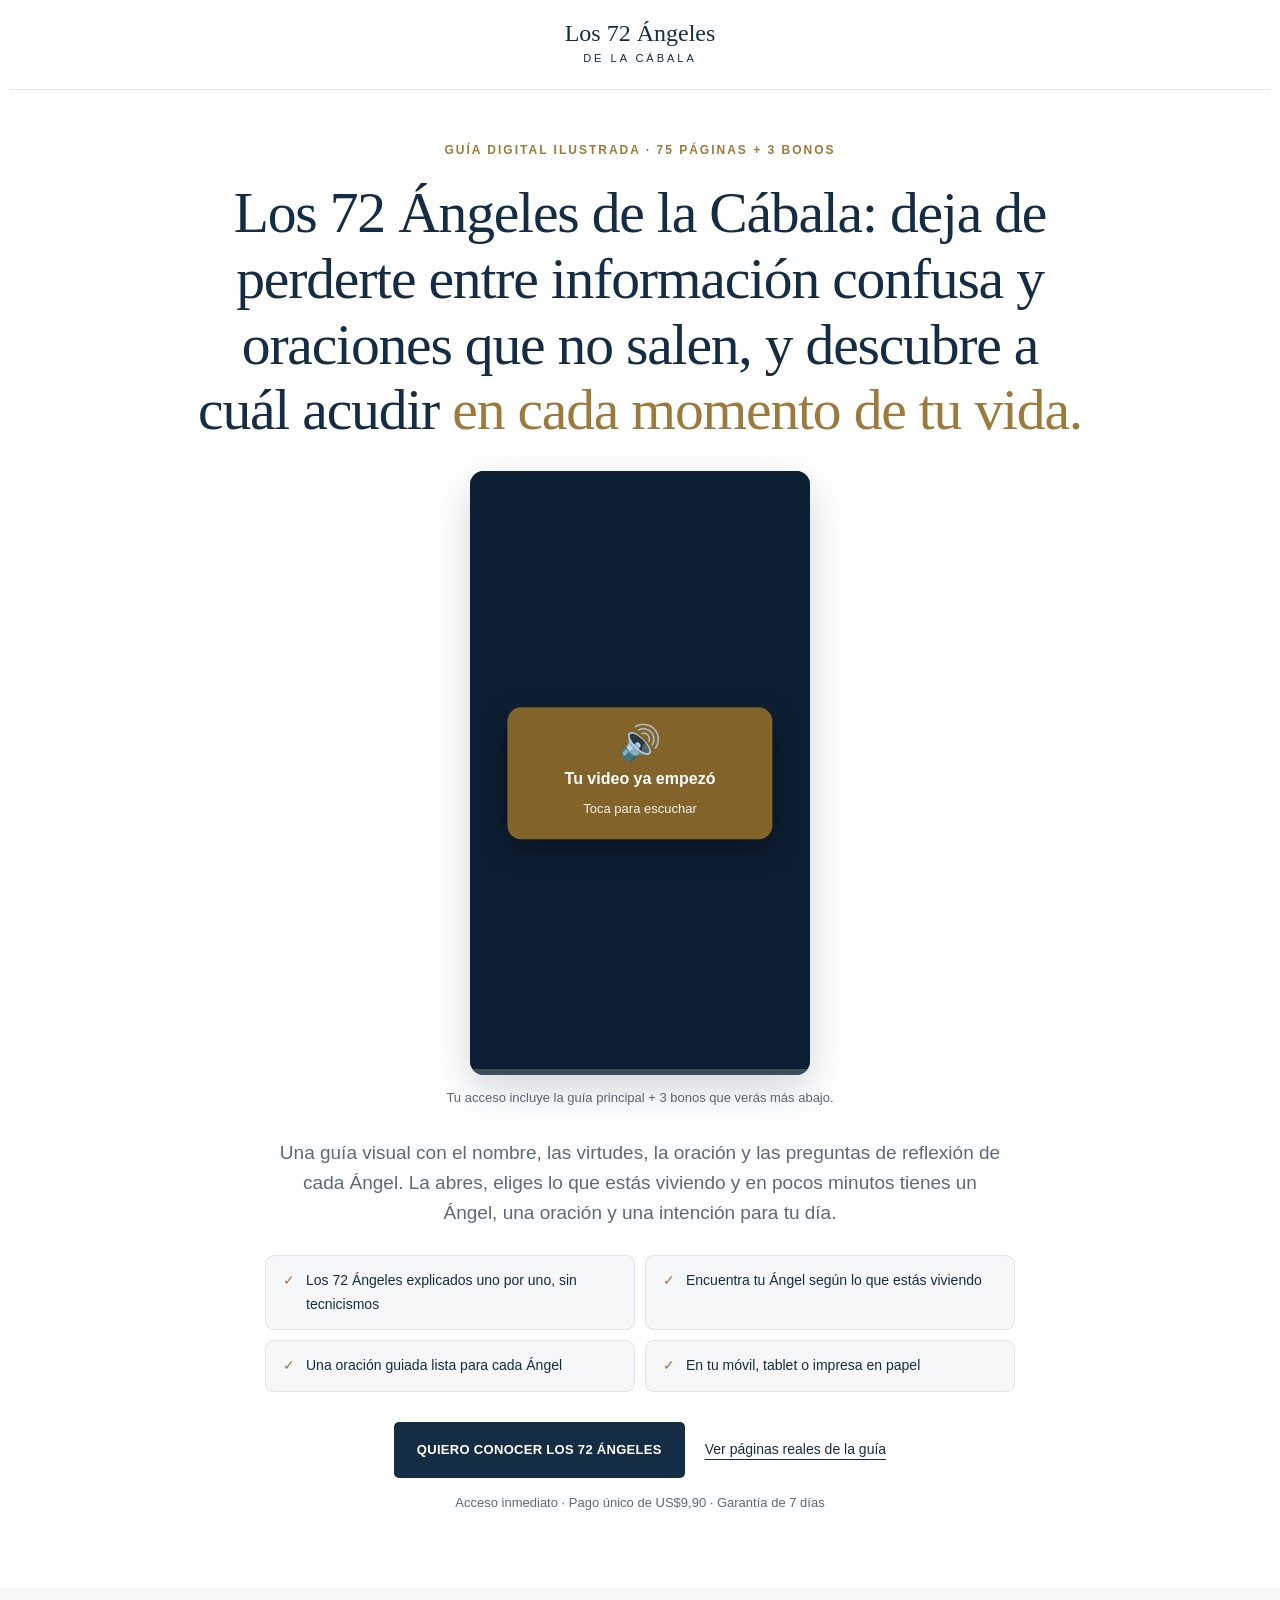
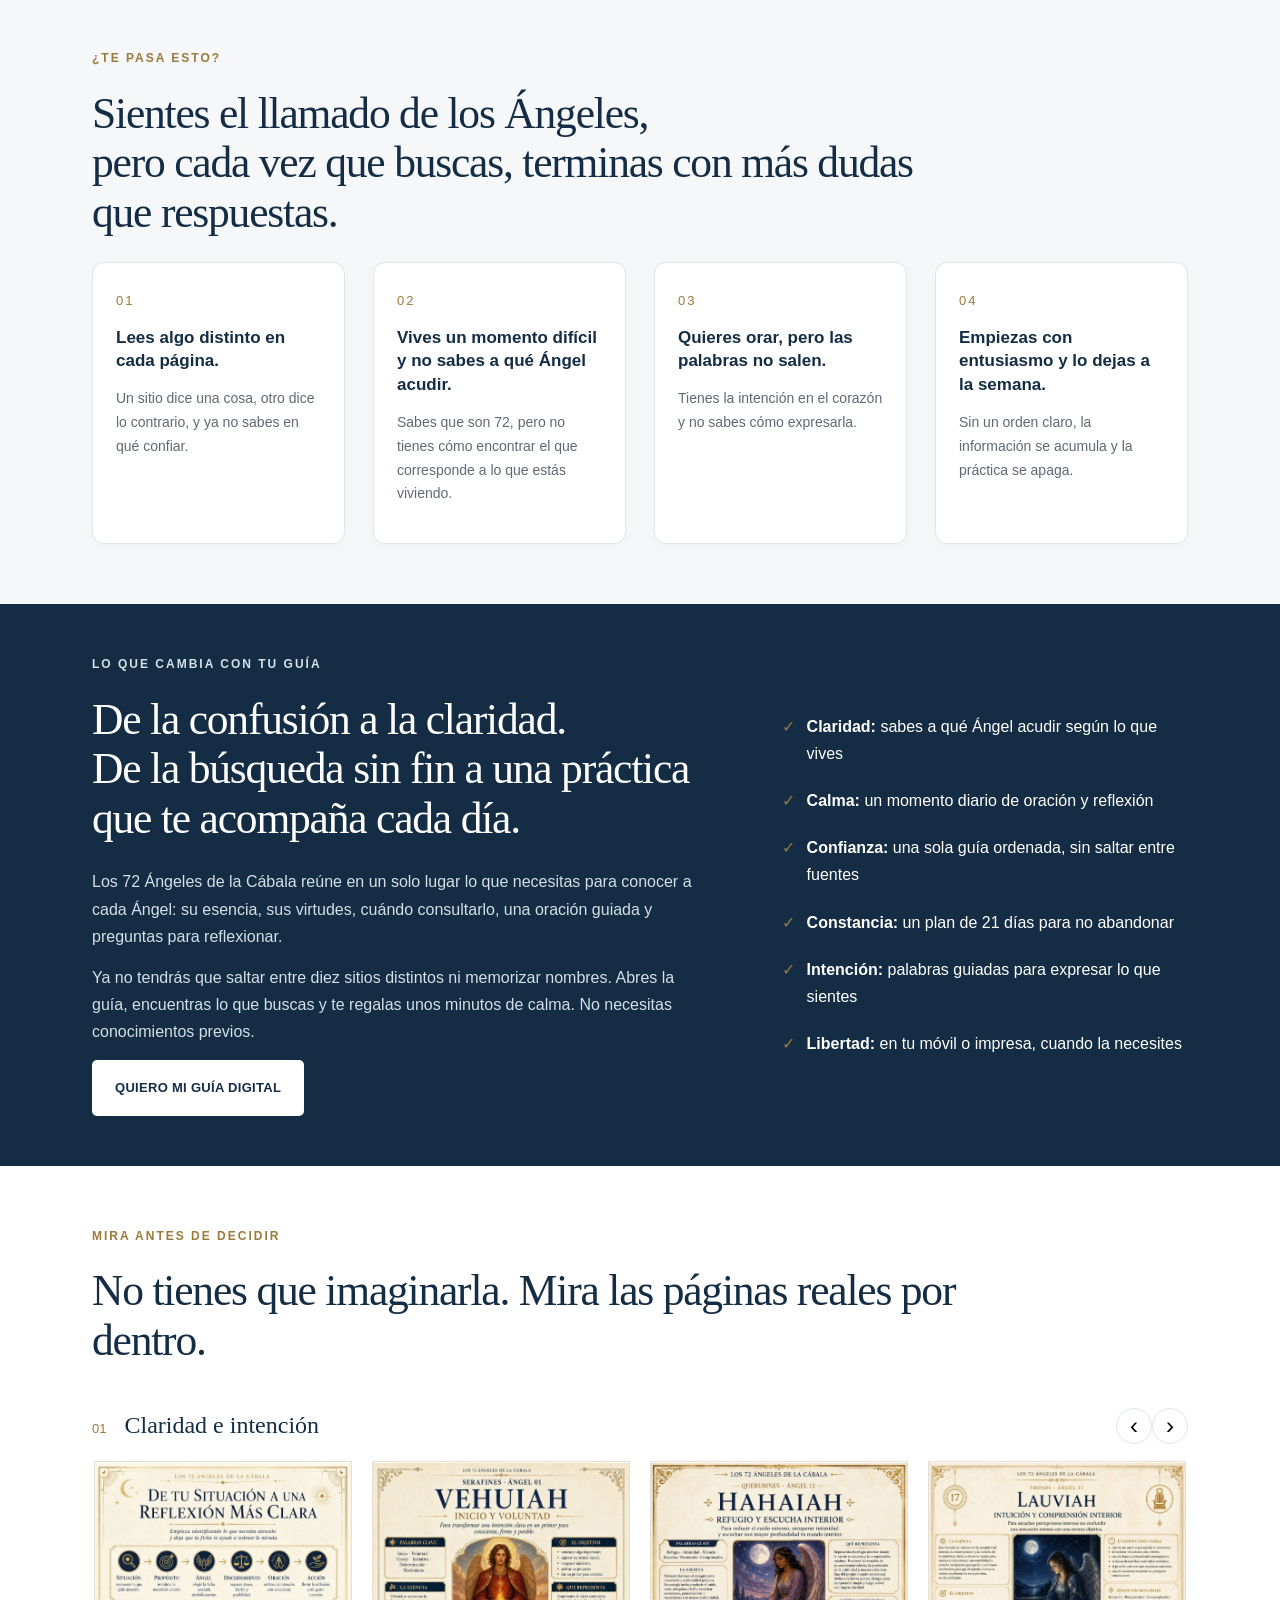
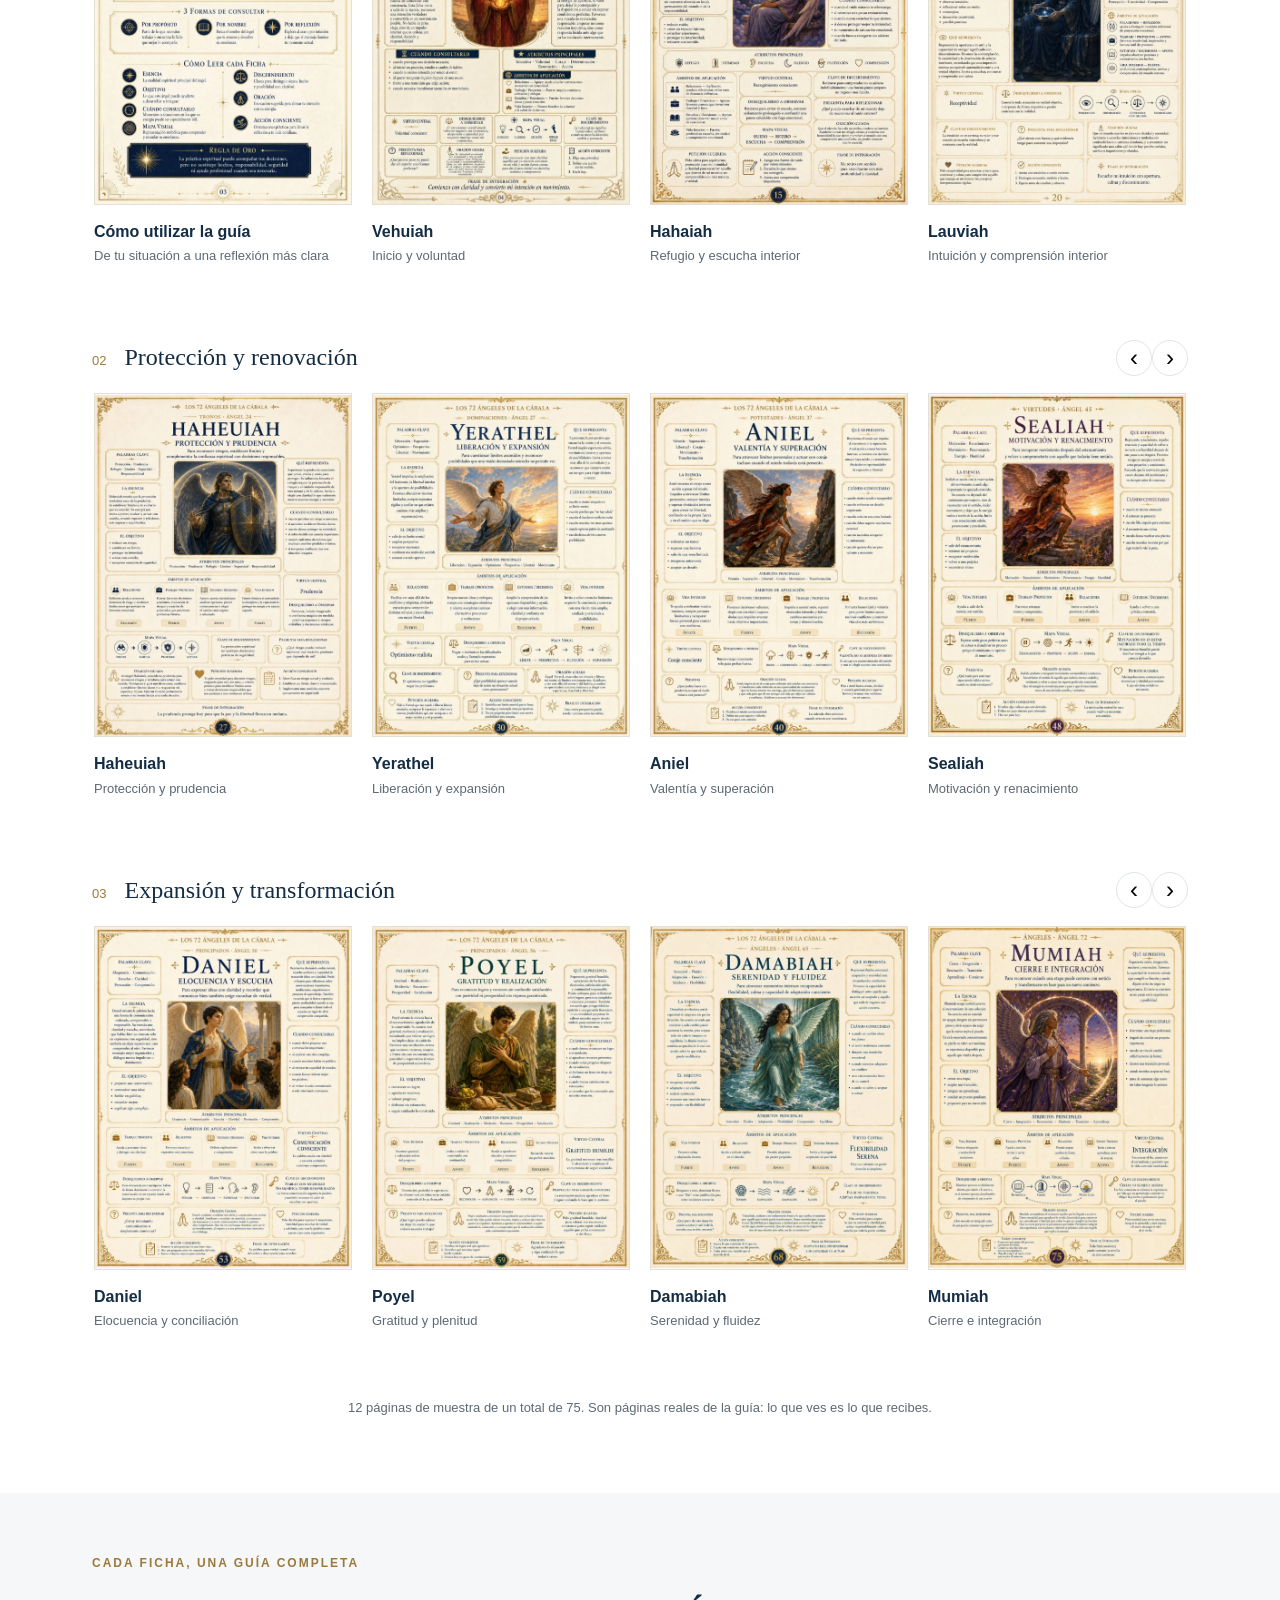
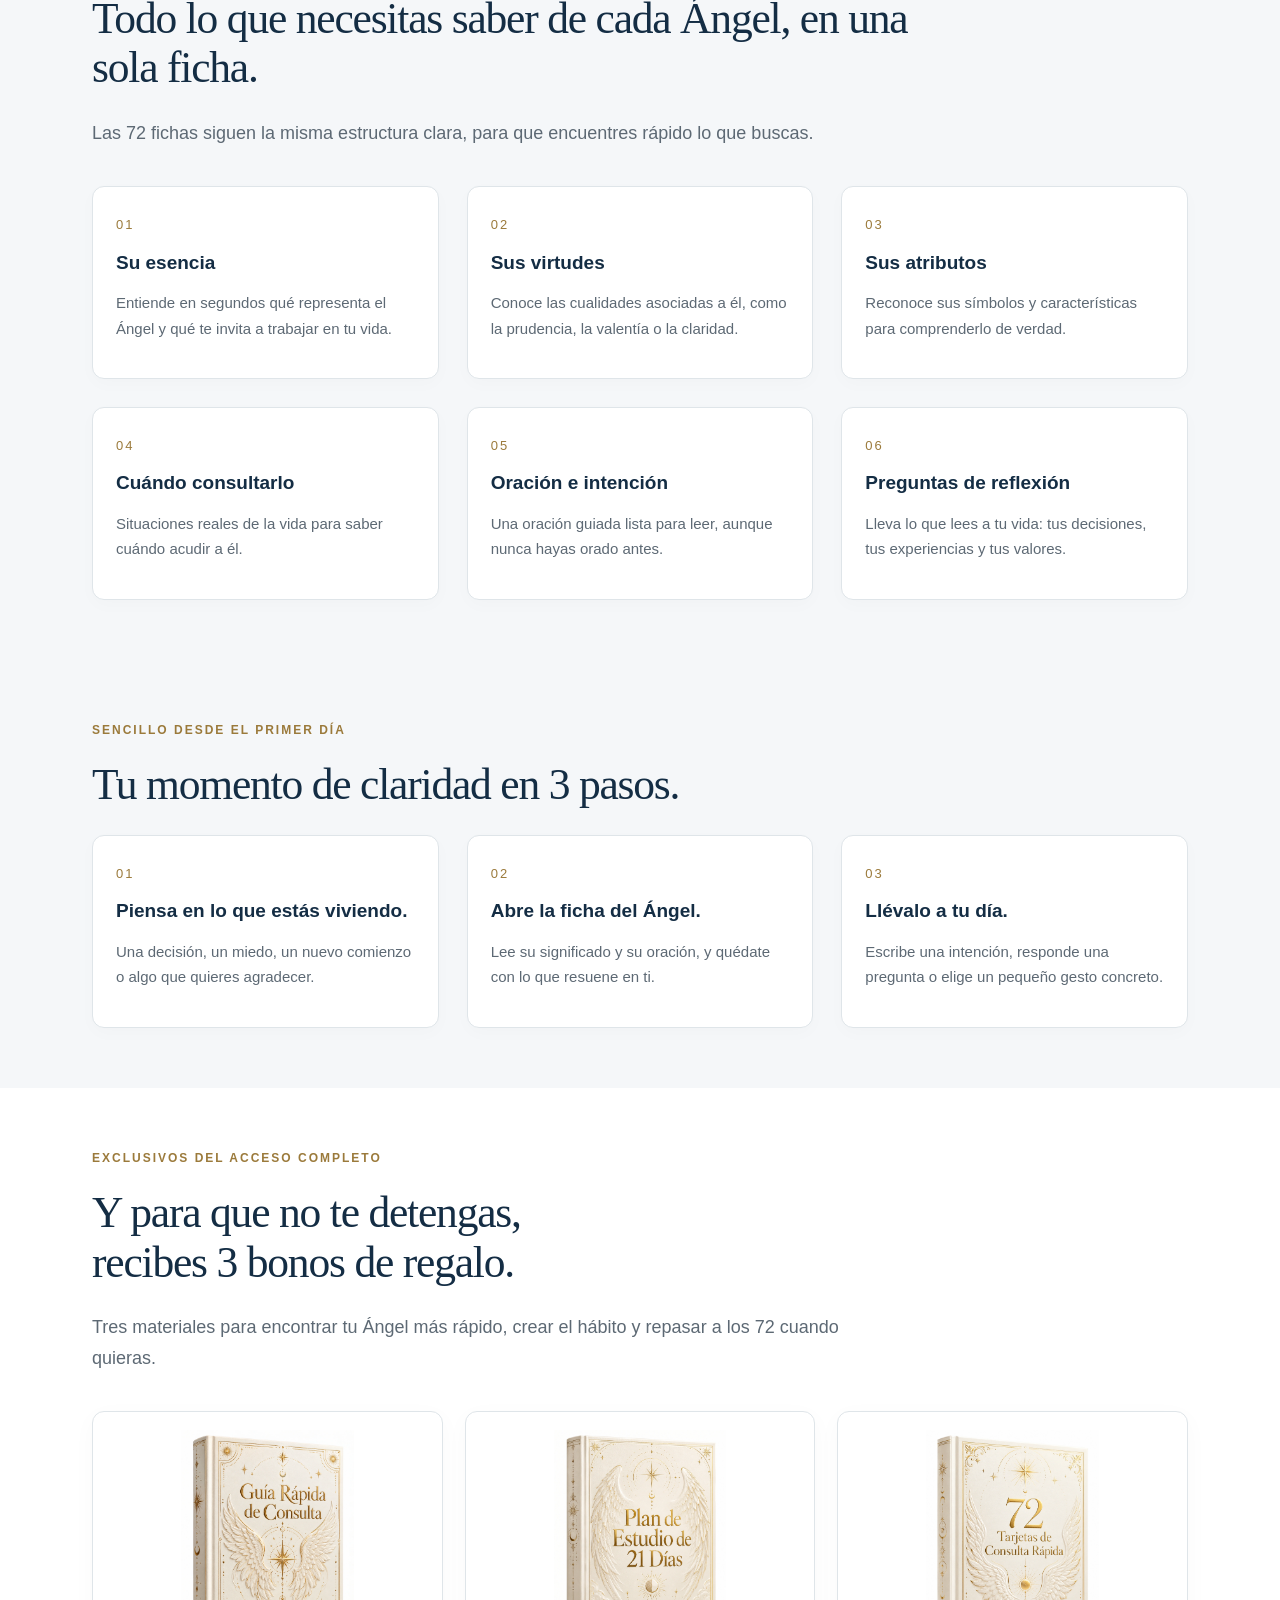
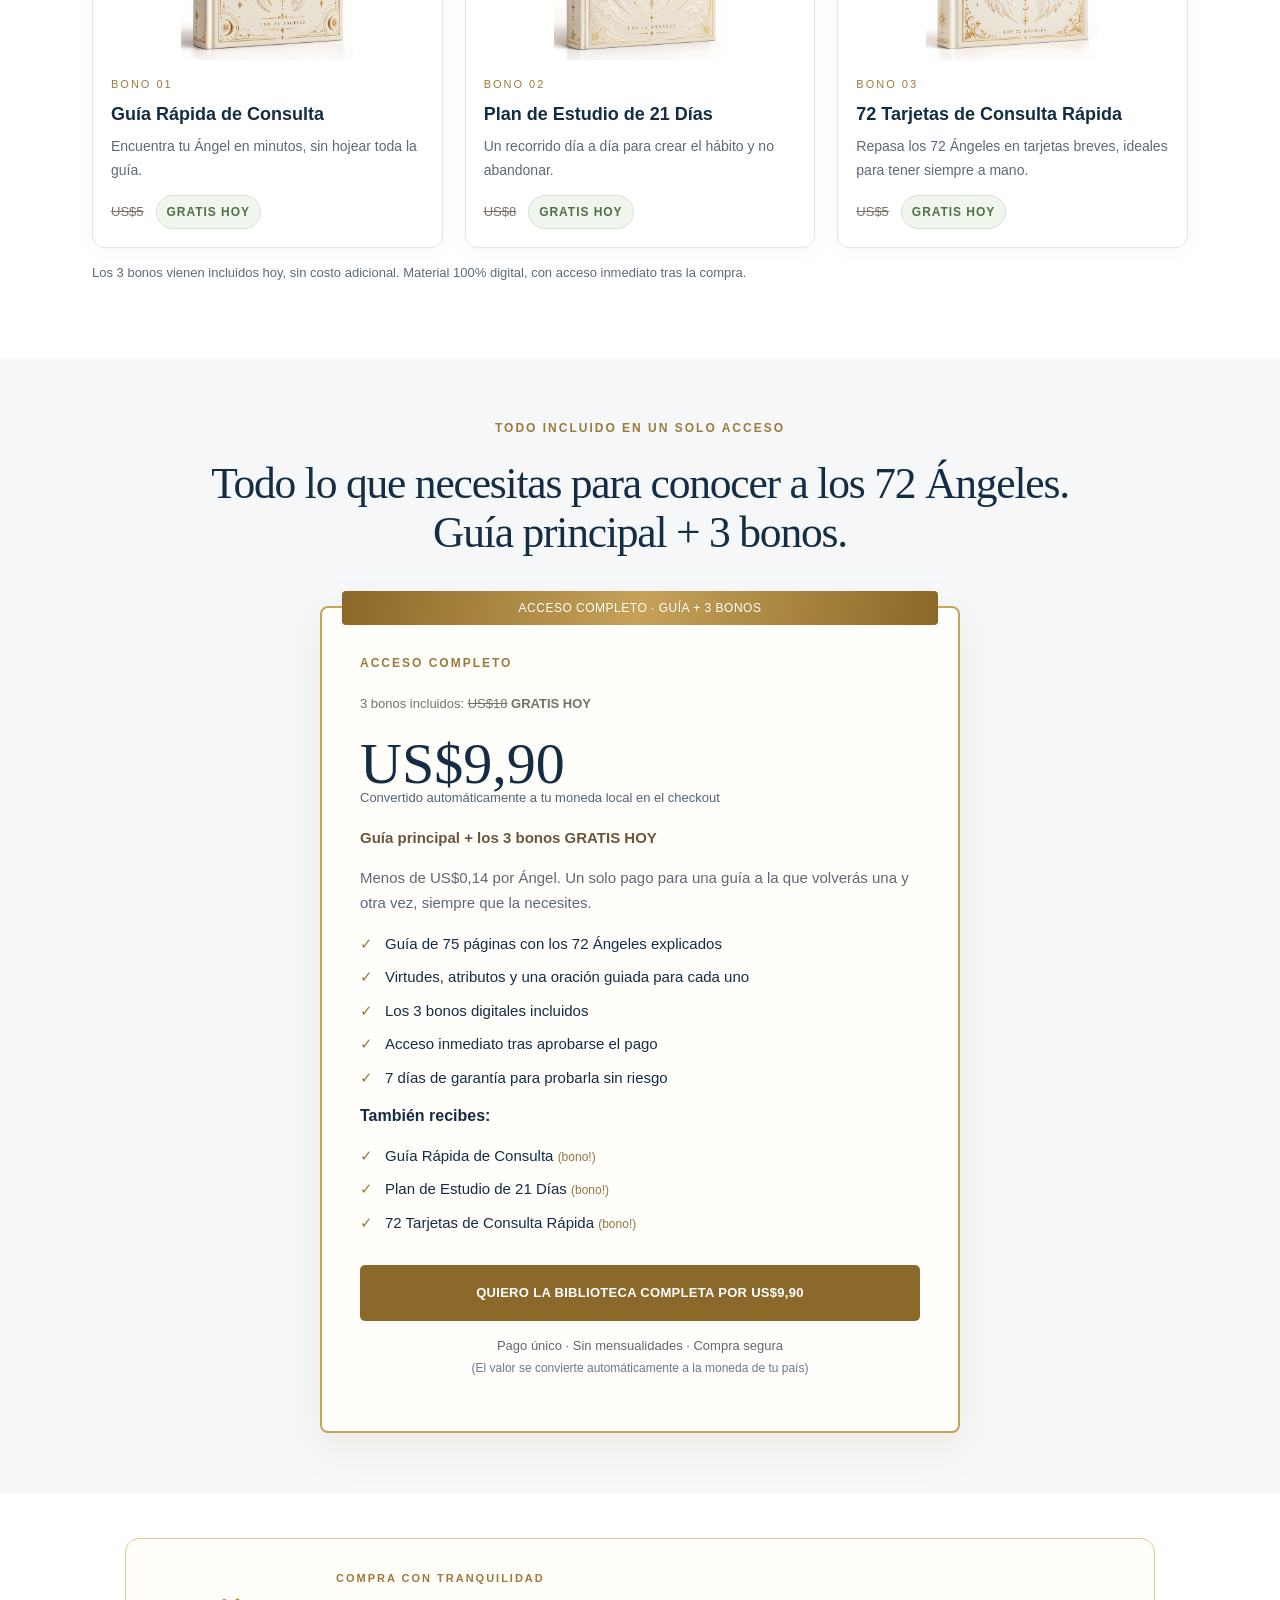
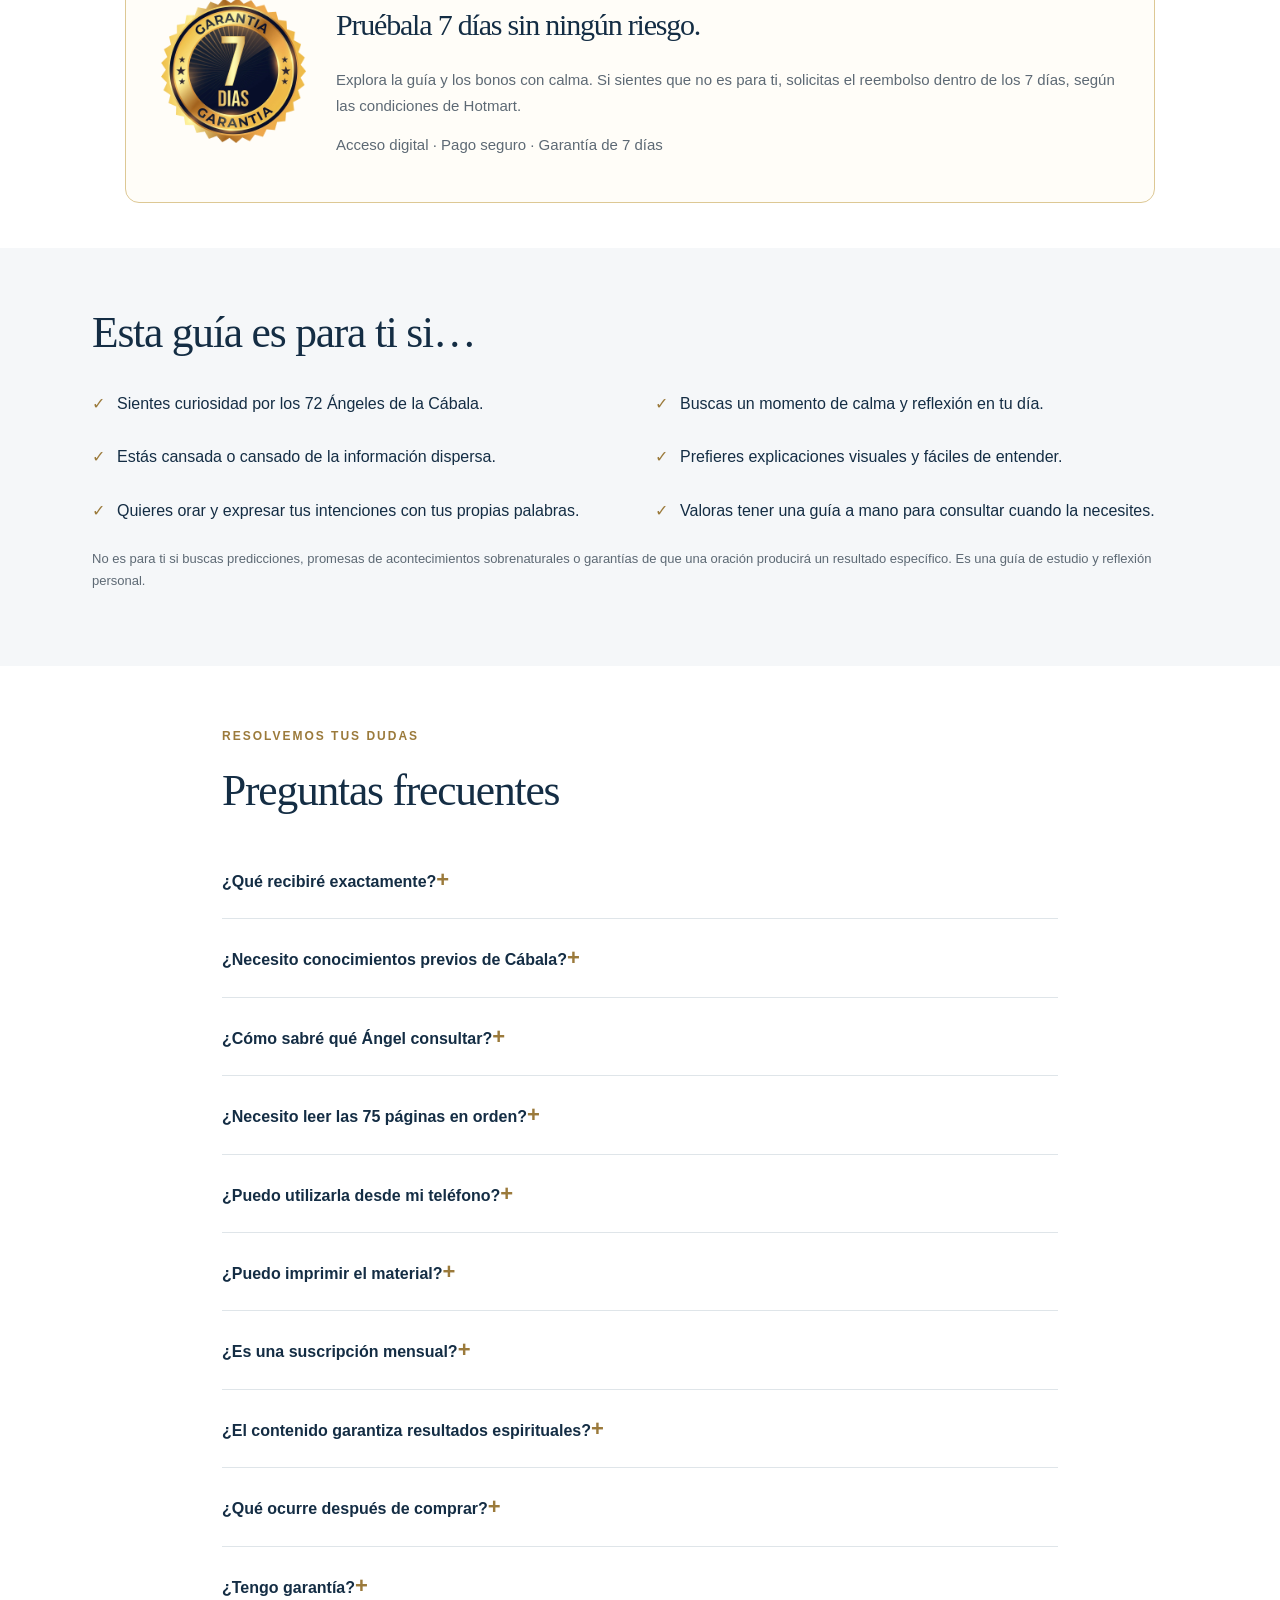
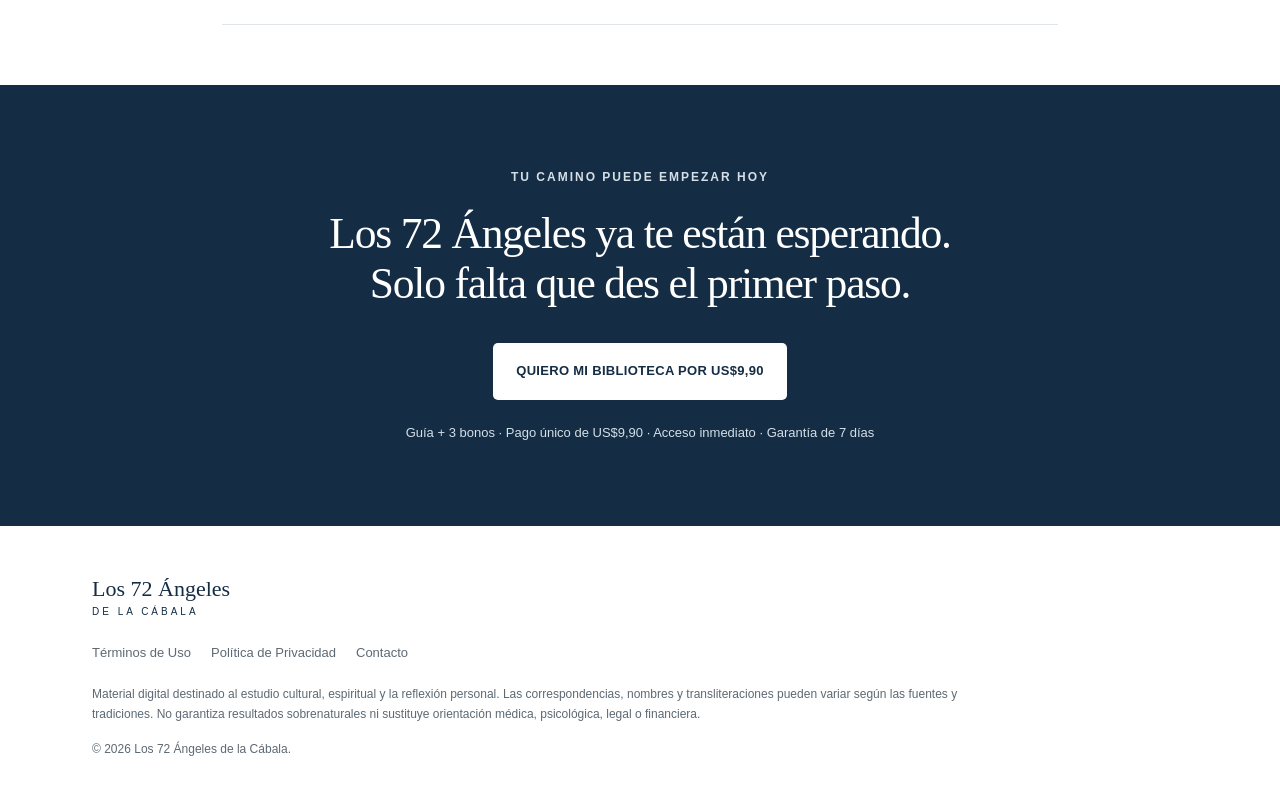
==== commit d10b1129: "VSL: botão some ao clicar e não reinicia sozinho Co-Authored-By: Claude Opus 5.5 <noreply@anthropic." ====
--- a/index.html
+++ b/index.html
@@ -1 +1 @@
-<!doctype html> <html lang="es"> <head> <meta charset="utf-8"><link rel="preconnect" href="https://connect.facebook.net"><link rel="dns-prefetch" href="https://www.facebook.com"><link rel="preconnect" href="https://cdn.utmify.com.br"> <meta name="viewport" content="width=device-width,initial-scale=1"> <title>Los 72 Ángeles de la Cábala · Guía digital ilustrada</title> <meta name="description" content="Conoce a los 72 Ángeles de la Cábala y descubre a cuál acudir en cada momento de tu vida. Guía ilustrada de 75 páginas + 3 bonos por US$9,90."> <meta property="og:title" content="Los 72 Ángeles de la Cábala · Guía digital ilustrada"> <meta property="og:description" content="Conoce a los 72 Ángeles de la Cábala y descubre a cuál acudir en cada momento de tu vida. Guía ilustrada de 75 páginas + 3 bonos por US$9,90."> <meta property="og:image" content="assets/mockup-front.webp"> <meta property="og:type" content="website"> <meta name="twitter:card" content="summary_large_image"> <link rel="icon" href="favicon.svg"> <style>:root{--ink:#142d44;--muted:#5d6974;--gold:#9b7a3b;--soft:#f5f7f9;--line:#dfe5e9}*{box-sizing:border-box}html{scroll-behavior:smooth;scroll-padding-top:30px}body{margin:0;font:16px/1.7 Arial,sans-serif;color:var(--ink);background:#fff}a{color:inherit;text-decoration:none}button{font:inherit;cursor:pointer}header{max-width:1260px;padding:25px 32px;margin:auto;display:flex;justify-content:space-between;align-items:center;border-bottom:1px solid var(--line)}.brand{font:22px Georgia,serif;display:block}.brand span{display:block;font:10px/2 Arial,sans-serif;letter-spacing:3px}nav{display:flex;gap:30px;font-size:14px}.wrap{max-width:1160px;margin:auto;padding:85px 32px}.hero{max-width:1260px;display:grid;grid-template-columns:1.25fr .85fr;gap:80px;align-items:center;padding-top:65px;padding-bottom:85px}.eyebrow{font-size:12px;letter-spacing:2px;font-weight:700;color:var(--gold);margin:0 0 20px}h1,h2{font-family:Georgia,serif;font-weight:400;letter-spacing:-1.2px;line-height:1.14;margin:0 0 25px}h1{font-size:clamp(36px,4.1vw,58px)}h1 em{color:var(--gold);font-style:normal}h2{font-size:clamp(31px,3.4vw,44px);max-width:880px}h3{font-size:19px;line-height:1.4;margin:12px 0}p{color:var(--muted);margin:14px 0}.lead{font-size:19px;line-height:1.6}.intro{max-width:760px;font-size:18px;margin-bottom:38px}.checks{list-style:none;padding:0}.checks li{position:relative;padding-left:25px;margin:8px 0}.checks li:before{content:'✓';color:var(--gold);position:absolute;left:0}.actions{display:flex;flex-wrap:wrap;gap:20px;align-items:center;margin-top:30px}.button{display:inline-block;border:0;border-radius:5px;background:var(--ink);color:#fff;padding:17px 23px;font-size:13px;font-weight:700;letter-spacing:.3px;text-align:center;transition:background .2s,transform .2s}.button:hover{background:#284c68;transform:translateY(-2px)}.textlink{font-size:14px;text-decoration:underline;text-underline-offset:5px}.meta{font-size:13px;color:var(--muted)}.hero-art{position:relative;padding:20px 20px 60px;background:#f1f4f6;border-radius:6px}.hero-art img{display:block;width:100%;box-shadow:0 20px 50px #142d4422}.art-note{position:absolute;bottom:5px;left:0;right:0;text-align:center;padding:12px;background:#fff;box-shadow:0 6px 20px #142d4410}.art-note b,.art-note span{display:block}.art-note span{font-size:13px;color:var(--muted)}.soft{background:var(--soft)}.grid{display:grid;gap:28px}.four{grid-template-columns:repeat(4,1fr)}.three{grid-template-columns:repeat(3,1fr)}.two{grid-template-columns:repeat(2,1fr)}article p{font-size:15px}.num{font-size:13px;letter-spacing:2px;color:var(--gold)}.statement{font-family:Georgia,serif;font-size:27px;line-height:1.5;text-align:center;color:var(--ink);margin:55px 0 0}.statement.small{font-size:23px}.compare article{padding:30px;border:1px solid var(--line);border-radius:6px}.compare ul{padding-left:20px;color:var(--muted)}.compare li{margin:10px 0}.compare .checks{padding-left:0}.positive{background:#f3f7fa}.navy{background:var(--ink);color:#fff}.navy p{color:#d4dfe7}.navy h2{color:#fff}.product{display:grid;grid-template-columns:1.5fr 1fr;gap:80px;align-items:center}.product .checks li{margin:20px 0}.light{background:#fff;color:var(--ink)}.light:hover{background:#edf2f5}.collection{margin:35px 0 45px}.collection-head{display:flex;justify-content:space-between;align-items:center}.collection-head h3{font:24px Georgia,serif}.collection-head h3 span{font:13px Arial;margin-right:12px;color:var(--gold)}.collection-head button{width:36px;height:36px;border:1px solid var(--line);background:#fff;border-radius:50%;font-size:24px;line-height:1}.carousel{display:flex;gap:20px;overflow-x:auto;scroll-snap-type:x mandatory;padding:10px 2px 20px;scrollbar-width:thin;scrollbar-color:#b8c4cc transparent;cursor:grab}.sample{background:0 0;border:none;text-align:left;flex:0 0 calc((100% - 60px)/ 4);padding:0;color:var(--ink);scroll-snap-align:start;min-width:0}.sample img{width:100%;display:block;aspect-ratio:3/4;object-fit:contain;background:#fafafa;border:1px solid #e5e0d6;transition:transform .2s}.sample:hover img{transform:translateY(-4px)}.sample b{display:block;margin:13px 0 0}.sample span{font-size:13px;display:block;color:var(--muted)}.center{text-align:center;margin-left:auto;margin-right:auto}.uses article{border-top:1px solid var(--line);padding-top:10px}.bonus-list article{display:flex;gap:35px;padding:22px 0;border-bottom:1px solid var(--line)}.bonus-list .num{min-width:85px;padding-top:14px}.bonus-list h3{margin:8px 0}.bonus-list p{margin:0}.pricing{max-width:950px;margin:45px auto 0;align-items:start;gap:28px}.plan{padding:38px;border:1px solid var(--line);border-radius:8px;background:#fff;position:relative}.plan.featured{border:2px solid var(--ink);padding-top:45px}.ribbon{position:absolute;top:-17px;left:20px;right:20px;background:var(--ink);color:#fff;padding:7px 12px;border-radius:4px;font-size:12px;letter-spacing:.5px;text-align:center}.price{font:58px Georgia,serif;line-height:1.2}.plan .button{width:100%;margin-top:15px}.plan .checks{font-size:15px}.plan h3{font-size:16px}.extra{padding:13px;background:#f4f6f8;border-radius:4px}.choose{max-width:850px;margin:30px auto 0;text-align:center;font-size:15px}.guarantee{display:flex;gap:40px;align-items:center;max-width:1030px}.guarantee h2{font-size:34px}.seal{flex:none;border:1px solid var(--gold);border-radius:50%;width:105px;height:105px;display:flex;flex-direction:column;align-items:center;justify-content:center;font:44px Georgia;color:var(--gold)}.seal small{font:12px Arial;letter-spacing:2px}.audience{display:grid;grid-template-columns:1fr 1fr;gap:10px 30px}.faq{max-width:900px}details{border-bottom:1px solid var(--line);padding:20px 0}summary{cursor:pointer;font-weight:600;list-style:none;display:flex;justify-content:space-between;gap:20px}summary:after{content:'+';color:var(--gold);font-size:22px}details[open] summary:after{content:'−'}details p{padding-right:30px}.closing{text-align:center}.closing h2{margin-left:auto;margin-right:auto}.closing p{max-width:700px;margin:22px auto}.closing .button{margin-top:10px}footer.wrap{padding-top:50px;padding-bottom:35px}footer p{font-size:12px;max-width:900px}.footer-links{display:flex;gap:20px;margin:20px 0}.footer-links button{border:0;background:0 0;padding:0;font-size:13px;color:var(--muted)}dialog{border:0;border-radius:8px;padding:35px;max-width:600px;width:calc(100% - 32px);color:var(--ink)}dialog::backdrop{background:#071d30ce}#viewer{width:auto;max-width:95vw;padding:38px 12px 12px;background:#fff}#viewer img{max-width:88vw;max-height:83vh;display:block}.close{position:absolute;right:10px;top:5px;background:0 0;border:0;font-size:28px;color:var(--ink)}:focus-visible{outline:3px solid var(--gold);outline-offset:4px}@media(max-width:900px){.hero{gap:35px;grid-template-columns:1.2fr .8fr}.four{grid-template-columns:repeat(2,1fr)}.product{gap:35px}.sample{flex-basis:calc((100% - 40px)/ 3)}}@media(max-width:650px){header{padding:20px}.brand{font-size:18px}nav{gap:12px;font-size:12px}.wrap{padding:55px 22px}.hero{display:flex;flex-direction:column;padding-top:40px;gap:40px}.hero-art{width:85%;max-width:340px}.hero h1{font-size:39px}.eyebrow{font-size:11px;letter-spacing:1.5px}.lead{font-size:17px}.audience,.four,.product,.three,.two{grid-template-columns:1fr}.four{gap:20px}.three{gap:25px}.actions{display:block}.actions .button{width:100%;margin-bottom:17px}.textlink{display:block;text-align:center}.product{display:grid}.sample{flex-basis:72%}.collection-head h3{font-size:20px}.collection-head button{width:30px;height:30px}.plan{padding:28px}.plan.featured{margin-top:20px;padding:38px 28px 28px}.guarantee{display:block}.seal{margin-bottom:25px}.bonus-list article{gap:15px}.bonus-list .num{min-width:65px;font-size:11px}.statement{font-size:24px}.footer-links{gap:15px}.closing h2{font-size:34px}}@media(prefers-reduced-motion:reduce){html{scroll-behavior:auto}*{transition:none!important}}header{justify-content:center;text-align:center;padding:20px 24px}header .brand{font-size:24px}header .brand span{font-size:11px}.hero{display:block;max-width:980px;text-align:center;padding-top:55px;padding-bottom:60px}.hero h1{max-width:920px;margin:0 auto 24px;font-size:clamp(36px,4.5vw,58px);text-wrap:balance}.hero .eyebrow{text-align:center}.hero .lead{max-width:730px;margin:0 auto 26px}.hero .checks{display:grid;grid-template-columns:1fr 1fr;gap:10px;max-width:750px;margin:25px auto;text-align:left}.hero .checks li{background:var(--soft);border:1px solid var(--line);border-radius:9px;padding:13px 16px 13px 40px;margin:0;font-size:14px}.hero .checks li:before{left:17px;top:13px}.hero .actions{justify-content:center}.wrap{padding-top:60px;padding-bottom:60px}.hero.wrap{padding-top:50px}.four article,.three article{border:1px solid var(--line);border-radius:12px;background:#fff;padding:23px;box-shadow:0 5px 18px #142d4405}.four article h3{font-size:17px}.four article p{font-size:14px}.bonus-list{display:grid;grid-template-columns:repeat(3,1fr);gap:22px}.bonus-list article{display:flex;flex-direction:column;gap:0;border:1px solid var(--line);border-radius:12px;padding:18px;background:#fff;box-shadow:0 6px 24px #142d4407}.bonus-list article img{width:100%;height:230px;object-fit:contain;margin-bottom:15px}.bonus-list .num{padding:0;font-size:11px}.bonus-list article h3{font-size:18px}.bonus-list article p{font-size:14px}.plan.featured{border:3px solid #b38a3a;box-shadow:0 0 0 5px #caa65714,0 12px 32px #93702b12;background:linear-gradient(150deg,#fffdf7,#fff 60%)}.featured .ribbon{background:linear-gradient(100deg,#8c6828,#c5a258,#8c6828)}.featured .button{background:#8b692b}.featured .button:hover{background:#735321}.guarantee{border:1px solid #ddc894;border-radius:14px;margin-top:45px;margin-bottom:45px;padding:30px 35px;background:#fffdf8;gap:30px}.guarantee-image{width:145px;height:145px;object-fit:contain;border-radius:8px;flex:none}.guarantee h2{font-size:30px}.guarantee p{font-size:15px}.guarantee .eyebrow{font-size:11px}.product{padding-top:50px;padding-bottom:50px}.closing .wrap{padding-top:60px;padding-bottom:60px}@media(max-width:900px){.bonus-list{grid-template-columns:repeat(2,1fr)}.guarantee{margin-left:22px;margin-right:22px}}@media(max-width:650px){header .brand{font-size:22px}.hero.wrap{padding-top:35px}.hero h1{font-size:37px;line-height:1.17}.hero .checks{grid-template-columns:1fr}.hero .actions .button{width:100%}.bonus-list{grid-template-columns:1fr 1fr;gap:12px}.bonus-list article{padding:12px}.bonus-list article img{height:160px}.bonus-list article h3{font-size:16px}.bonus-list article p{font-size:13px}.guarantee{display:flex;flex-direction:column;text-align:center;padding:28px 20px;gap:15px}.guarantee-image{width:130px;height:130px}.guarantee h2{font-size:29px}.wrap{padding-top:45px;padding-bottom:45px}.plan.featured{padding-top:42px}}.hero-mockup{display:block;width:100%;max-width:580px;height:auto;margin:30px auto 12px;border-radius:12px;box-shadow:0 12px 35px #142d441a}.mockup-caption{margin:0 auto 28px}@media(max-width:650px){.hero-mockup{margin-top:24px;border-radius:8px}.mockup-caption{font-size:12px}}.sample img{height:auto}.single-offer{max-width:640px;margin:48px auto 0}.single-offer .featured{border:2px solid #c6a45b;box-shadow:0 12px 40px #c6a45b26}.single-offer .button{white-space:normal}.bonus-price{display:flex;flex-wrap:wrap;gap:8px 12px;align-items:center;margin-top:12px!important}.bonus-price span,.price-reference{color:#787166;font-size:13px}.bonus-price strong{font-size:12px;letter-spacing:.08em;color:#527047;background:#f0f5ed;border:1px solid #d8e4d0;padding:6px 10px;border-radius:40px}.bonus-label{font-size:12px;color:#92753e}.included-offer{font-weight:600;color:#6a5738}.hero-mockup{background:#fff}.bonus-list article img{object-fit:contain;background:#fff;border-radius:12px}.single-offer .plan{background:#fffefb}</style> <script>!function(e,t,n,c,o,a,f){e.fbq||(o=e.fbq=function(){o.callMethod?o.callMethod.apply(o,arguments):o.queue.push(arguments)},e._fbq||(e._fbq=o),o.push=o,o.loaded=!0,o.version="2.0",o.queue=[],(a=t.createElement(n)).async=!0,a.src="https://connect.facebook.net/en_US/fbevents.js",(f=t.getElementsByTagName(n)[0]).parentNode.insertBefore(a,f))}(window,document,"script"),fbq("init","1791405689657118"),fbq("track","PageView")</script> <script src="https://cdn.utmify.com.br/scripts/pixel/pixel.js" async defer="defer"></script> <script src="https://cdn.utmify.com.br/scripts/utms/latest.js" data-utmify-prevent-xcod-sck data-utmify-prevent-subids async defer="defer"></script> <style>*,::backdrop,:after,:before{box-sizing:border-box}img,svg,video{display:block;max-width:100%;height:auto}ol,ul{list-style:none}summary{display:list-item}summary::-webkit-details-marker{display:none}.vsl{position:relative;width:100%;max-width:340px;aspect-ratio:9/16;margin:28px auto 12px;border-radius:14px;overflow:hidden;box-shadow:0 14px 40px #142d4433;background:#0d2033}#ytp,.vsl iframe{position:absolute;inset:0;width:100%;height:100%;border:0;pointer-events:none}.vsl-shield{position:absolute;inset:0;z-index:2;cursor:pointer;background:linear-gradient(#0d2033 0,transparent 14%,transparent 86%,#0d2033 100%)}.vsl-paused,.vsl-unmute{position:absolute;z-index:3;left:50%;top:50%;transform:translate(-50%,-50%);display:flex;flex-direction:column;align-items:center;gap:6px;border:0;border-radius:14px;padding:18px 20px;background:#8b692bee;color:#fff;font:inherit;cursor:pointer;box-shadow:0 10px 30px #0006;animation:vslpulse 1.6s ease-in-out infinite;width:78%}.vsl-paused b,.vsl-unmute b{font-size:16px}.vsl-unmute small{font-size:13px;opacity:.9}.vsl-ico,.vsl-play{font-size:34px;line-height:1}.vsl-paused{background:#142d44ee;animation:none}@keyframes vslpulse{0%,100%{transform:translate(-50%,-50%) scale(1)}50%{transform:translate(-50%,-50%) scale(1.04)}}.vsl-bar{position:absolute;left:0;right:0;bottom:0;height:6px;background:#ffffff33;z-index:4}.vsl-bar span{display:block;height:100%;width:0;background:#c9a75e;transition:width .25s linear}@media(prefers-reduced-motion:reduce){.vsl-unmute{animation:none}}</style> </head> <body> <noscript><img height="1" width="1" style="display:none" alt="" src="https://www.facebook.com/tr?id=1791405689657118&ev=PageView&noscript=1"></noscript> <div id="root"><div> <header><a class="brand" href="#">Los 72 Ángeles <span>DE LA CÁBALA</span></a></header> <main> <section class="hero wrap"><div> <p class="eyebrow">GUÍA DIGITAL ILUSTRADA · 75 PÁGINAS + 3 BONOS</p> <h1>Los 72 Ángeles de la Cábala: deja de perderte entre información confusa y oraciones que no salen, y descubre a cuál acudir <em>en cada momento de tu vida.</em></h1> <div class="vsl" id="vsl"> <div id="ytp"></div> <div class="vsl-shield" id="vslShield" aria-hidden="true"></div> <button type="button" class="vsl-unmute" id="vslUnmute"><span class="vsl-ico">🔊</span><b>Tu video ya empezó</b><small>Toca para escuchar</small></button> <button type="button" class="vsl-paused" id="vslPaused" hidden><span class="vsl-play">▶</span><b>Continuar viendo</b></button> <div class="vsl-bar"><span id="vslProg"></span></div> </div> <p class="meta mockup-caption">Tu acceso incluye la guía principal + 3 bonos que verás más abajo.</p> <p class="lead">Una guía visual con el nombre, las virtudes, la oración y las preguntas de reflexión de cada Ángel. La abres, eliges lo que estás viviendo y en pocos minutos tienes un Ángel, una oración y una intención para tu día.</p> <ul class="checks"><li>Los 72 Ángeles explicados uno por uno, sin tecnicismos</li><li>Encuentra tu Ángel según lo que estás viviendo</li><li>Una oración guiada lista para cada Ángel</li><li>En tu móvil, tablet o impresa en papel</li></ul> <div class="actions"><a class="button" href="#muestras">QUIERO CONOCER LOS 72 ÁNGELES</a><a class="textlink" href="#muestras">Ver páginas reales de la guía</a></div> <p class="meta">Acceso inmediato · Pago único de US$9,90 · Garantía de 7 días</p> </div></section> <section class="soft"><div class="wrap"> <p class="eyebrow">¿TE PASA ESTO?</p> <h2>Sientes el llamado de los Ángeles,<br>pero cada vez que buscas, terminas con más dudas que respuestas.</h2> <div class="grid four"> <article><span class="num">01</span><h3>Lees algo distinto en cada página.</h3><p>Un sitio dice una cosa, otro dice lo contrario, y ya no sabes en qué confiar.</p></article> <article><span class="num">02</span><h3>Vives un momento difícil y no sabes a qué Ángel acudir.</h3><p>Sabes que son 72, pero no tienes cómo encontrar el que corresponde a lo que estás viviendo.</p></article> <article><span class="num">03</span><h3>Quieres orar, pero las palabras no salen.</h3><p>Tienes la intención en el corazón y no sabes cómo expresarla.</p></article> <article><span class="num">04</span><h3>Empiezas con entusiasmo y lo dejas a la semana.</h3><p>Sin un orden claro, la información se acumula y la práctica se apaga.</p></article> </div></div></section> <section class="navy"><div class="wrap product"><div> <p class="eyebrow">LO QUE CAMBIA CON TU GUÍA</p> <h2>De la confusión a la claridad.<br>De la búsqueda sin fin a una práctica que te acompaña cada día.</h2> <p>Los 72 Ángeles de la Cábala reúne en un solo lugar lo que necesitas para conocer a cada Ángel: su esencia, sus virtudes, cuándo consultarlo, una oración guiada y preguntas para reflexionar.</p> <p>Ya no tendrás que saltar entre diez sitios distintos ni memorizar nombres. Abres la guía, encuentras lo que buscas y te regalas unos minutos de calma. No necesitas conocimientos previos.</p> <a class="button light" href="#planes">QUIERO MI GUÍA DIGITAL</a></div> <ul class="checks"><li><b>Claridad:</b> sabes a qué Ángel acudir según lo que vives</li><li><b>Calma:</b> un momento diario de oración y reflexión</li><li><b>Confianza:</b> una sola guía ordenada, sin saltar entre fuentes</li><li><b>Constancia:</b> un plan de 21 días para no abandonar</li><li><b>Intención:</b> palabras guiadas para expresar lo que sientes</li><li><b>Libertad:</b> en tu móvil o impresa, cuando la necesites</li></ul> </div></section> <section class="wrap" id="muestras"> <p class="eyebrow">MIRA ANTES DE DECIDIR</p> <h2>No tienes que imaginarla. Mira las páginas reales por dentro.</h2> <div class="collection"><div class="collection-head"><h3><span>01</span> Claridad e intención</h3><div><button aria-label="Muestras anteriores" class="previous">‹</button><button aria-label="Muestras siguientes" class="next">›</button></div></div> <div aria-label="Claridad e intención" class="carousel" tabindex="0"> <button aria-label="Ampliar Cómo utilizar la guía" class="sample" data-image="assets/sample-01.webp" data-title="Cómo utilizar la guía"><img loading="lazy" alt="Página real: Cómo utilizar la guía" decoding="async" height="1500" width="1125" src="assets/sample-01.webp"><b>Cómo utilizar la guía</b><span>De tu situación a una reflexión más clara</span></button> <button aria-label="Ampliar Vehuiah" class="sample" data-image="assets/sample-02.webp" data-title="Vehuiah"><img loading="lazy" alt="Página real: Vehuiah" decoding="async" height="1500" width="1125" src="assets/sample-02.webp"><b>Vehuiah</b><span>Inicio y voluntad</span></button> <button aria-label="Ampliar Hahaiah" class="sample" data-image="assets/sample-03.webp" data-title="Hahaiah"><img loading="lazy" alt="Página real: Hahaiah" decoding="async" height="1500" width="1125" src="assets/sample-03.webp"><b>Hahaiah</b><span>Refugio y escucha interior</span></button> <button aria-label="Ampliar Lauviah" class="sample" data-image="assets/sample-04.webp" data-title="Lauviah"><img loading="lazy" alt="Página real: Lauviah" decoding="async" height="1500" width="1125" src="assets/sample-04.webp"><b>Lauviah</b><span>Intuición y comprensión interior</span></button> </div></div> <div class="collection"><div class="collection-head"><h3><span>02</span> Protección y renovación</h3><div><button aria-label="Muestras anteriores" class="previous">‹</button><button aria-label="Muestras siguientes" class="next">›</button></div></div> <div aria-label="Protección y renovación" class="carousel" tabindex="0"> <button aria-label="Ampliar Haheuiah" class="sample" data-image="assets/sample-05.webp" data-title="Haheuiah"><img loading="lazy" alt="Página real: Haheuiah" decoding="async" height="1500" width="1125" src="assets/sample-05.webp"><b>Haheuiah</b><span>Protección y prudencia</span></button> <button aria-label="Ampliar Yerathel" class="sample" data-image="assets/sample-06.webp" data-title="Yerathel"><img loading="lazy" alt="Página real: Yerathel" decoding="async" height="1500" width="1125" src="assets/sample-06.webp"><b>Yerathel</b><span>Liberación y expansión</span></button> <button aria-label="Ampliar Aniel" class="sample" data-image="assets/sample-07.webp" data-title="Aniel"><img loading="lazy" alt="Página real: Aniel" decoding="async" height="1500" width="1125" src="assets/sample-07.webp"><b>Aniel</b><span>Valentía y superación</span></button> <button aria-label="Ampliar Sealiah" class="sample" data-image="assets/sample-08.webp" data-title="Sealiah"><img loading="lazy" alt="Página real: Sealiah" decoding="async" height="1500" width="1125" src="assets/sample-08.webp"><b>Sealiah</b><span>Motivación y renacimiento</span></button> </div></div> <div class="collection"><div class="collection-head"><h3><span>03</span> Expansión y transformación</h3><div><button aria-label="Muestras anteriores" class="previous">‹</button><button aria-label="Muestras siguientes" class="next">›</button></div></div> <div aria-label="Expansión y transformación" class="carousel" tabindex="0"> <button aria-label="Ampliar Daniel" class="sample" data-image="assets/sample-09.webp" data-title="Daniel"><img loading="lazy" alt="Página real: Daniel" decoding="async" height="1500" width="1125" src="assets/sample-09.webp"><b>Daniel</b><span>Elocuencia y conciliación</span></button> <button aria-label="Ampliar Poyel" class="sample" data-image="assets/sample-10.webp" data-title="Poyel"><img loading="lazy" alt="Página real: Poyel" decoding="async" height="1500" width="1125" src="assets/sample-10.webp"><b>Poyel</b><span>Gratitud y plenitud</span></button> <button aria-label="Ampliar Damabiah" class="sample" data-image="assets/sample-11.webp" data-title="Damabiah"><img loading="lazy" alt="Página real: Damabiah" decoding="async" height="1500" width="1125" src="assets/sample-11.webp"><b>Damabiah</b><span>Serenidad y fluidez</span></button> <button aria-label="Ampliar Mumiah" class="sample" data-image="assets/sample-12.webp" data-title="Mumiah"><img loading="lazy" alt="Página real: Mumiah" decoding="async" height="1500" width="1125" src="assets/sample-12.webp"><b>Mumiah</b><span>Cierre e integración</span></button> </div></div> <p class="meta center">12 páginas de muestra de un total de 75. Son páginas reales de la guía: lo que ves es lo que recibes.</p> </section> <section class="soft"><div class="wrap"> <p class="eyebrow">CADA FICHA, UNA GUÍA COMPLETA</p> <h2>Todo lo que necesitas saber de cada Ángel, en una sola ficha.</h2> <p class="intro">Las 72 fichas siguen la misma estructura clara, para que encuentres rápido lo que buscas.</p> <div class="grid three"> <article><span class="num">01</span><h3>Su esencia</h3><p>Entiende en segundos qué representa el Ángel y qué te invita a trabajar en tu vida.</p></article> <article><span class="num">02</span><h3>Sus virtudes</h3><p>Conoce las cualidades asociadas a él, como la prudencia, la valentía o la claridad.</p></article> <article><span class="num">03</span><h3>Sus atributos</h3><p>Reconoce sus símbolos y características para comprenderlo de verdad.</p></article> <article><span class="num">04</span><h3>Cuándo consultarlo</h3><p>Situaciones reales de la vida para saber cuándo acudir a él.</p></article> <article><span class="num">05</span><h3>Oración e intención</h3><p>Una oración guiada lista para leer, aunque nunca hayas orado antes.</p></article> <article><span class="num">06</span><h3>Preguntas de reflexión</h3><p>Lleva lo que lees a tu vida: tus decisiones, tus experiencias y tus valores.</p></article> </div></div></section> <section class="soft"><div class="wrap"> <p class="eyebrow">SENCILLO DESDE EL PRIMER DÍA</p> <h2>Tu momento de claridad en 3 pasos.</h2> <div class="grid three"> <article><span class="num">01</span><h3>Piensa en lo que estás viviendo.</h3><p>Una decisión, un miedo, un nuevo comienzo o algo que quieres agradecer.</p></article> <article><span class="num">02</span><h3>Abre la ficha del Ángel.</h3><p>Lee su significado y su oración, y quédate con lo que resuene en ti.</p></article> <article><span class="num">03</span><h3>Llévalo a tu día.</h3><p>Escribe una intención, responde una pregunta o elige un pequeño gesto concreto.</p></article> </div></div></section> <section class="wrap" id="bonos"> <p class="eyebrow">EXCLUSIVOS DEL ACCESO COMPLETO</p> <h2>Y para que no te detengas,<br>recibes 3 bonos de regalo.</h2> <p class="intro">Tres materiales para encontrar tu Ángel más rápido, crear el hábito y repasar a los 72 cuando quieras.</p> <div class="bonus-list"> <article><img loading="lazy" alt="Guía Rápida de Consulta" decoding="async" height="1000" width="750" src="assets/bonus-premium-01.webp"><span class="num">BONO 01</span><div><h3>Guía Rápida de Consulta</h3><p>Encuentra tu Ángel en minutos, sin hojear toda la guía.</p><p class="bonus-price"><span><s>US$5</s></span><strong>GRATIS HOY</strong></p></div></article> <article><img loading="lazy" alt="Plan de Estudio de 21 Días" decoding="async" height="1000" width="750" src="assets/bonus-premium-06.webp"><span class="num">BONO 02</span><div><h3>Plan de Estudio de 21 Días</h3><p>Un recorrido día a día para crear el hábito y no abandonar.</p><p class="bonus-price"><span><s>US$8</s></span><strong>GRATIS HOY</strong></p></div></article> <article><img loading="lazy" alt="72 Tarjetas de Consulta Rápida" decoding="async" height="1000" width="750" src="assets/bonus-premium-07.webp"><span class="num">BONO 03</span><div><h3>72 Tarjetas de Consulta Rápida</h3><p>Repasa los 72 Ángeles en tarjetas breves, ideales para tener siempre a mano.</p><p class="bonus-price"><span><s>US$5</s></span><strong>GRATIS HOY</strong></p></div></article> </div> <p class="meta">Los 3 bonos vienen incluidos hoy, sin costo adicional. Material 100% digital, con acceso inmediato tras la compra.</p> </section> <section class="soft" id="planes"><div class="wrap"> <p class="eyebrow center">TODO INCLUIDO EN UN SOLO ACCESO</p> <h2 class="center">Todo lo que necesitas para conocer a los 72 Ángeles.<br>Guía principal + 3 bonos.</h2> <div class="pricing single-offer"><article class="plan featured"> <div class="ribbon">ACCESO COMPLETO · GUÍA + 3 BONOS</div> <p class="eyebrow">ACCESO COMPLETO</p> <p class="price-reference">3 bonos incluidos: <s>US$18</s> <strong>GRATIS HOY</strong></p> <div class="price">US$9,90</div> <p style="font-size:13px;color:#506575;margin-top:-12px;margin-bottom:16px;font-weight:500">Convertido automáticamente a tu moneda local en el checkout</p> <p class="included-offer">Guía principal + los 3 bonos GRATIS HOY</p> <p>Menos de US$0,14 por Ángel. Un solo pago para una guía a la que volverás una y otra vez, siempre que la necesites.</p> <ul class="checks"><li>Guía de 75 páginas con los 72 Ángeles explicados</li><li>Virtudes, atributos y una oración guiada para cada uno</li><li>Los 3 bonos digitales incluidos</li><li>Acceso inmediato tras aprobarse el pago</li><li>7 días de garantía para probarla sin riesgo</li></ul> <h3>También recibes:</h3> <ul class="checks"> <li>Guía Rápida de Consulta <span class="bonus-label">(bono!)</span></li> <li>Plan de Estudio de 21 Días <span class="bonus-label">(bono!)</span></li> <li>72 Tarjetas de Consulta Rápida <span class="bonus-label">(bono!)</span></li> </ul> <a class="button buy" data-plan="Completo · US$9,90" data-value="9.90" href="https://pay.hotmart.com/E108037168R">QUIERO LA BIBLIOTECA COMPLETA POR US$9,90</a> <p class="meta center">Pago único · Sin mensualidades · Compra segura<br><span style="color:#687b8c;font-size:12px">(El valor se convierte automáticamente a la moneda de tu país)</span></p> </article></div> </div></section> <section class="wrap guarantee"> <img loading="lazy" alt="Garantía de 7 días" class="guarantee-image" decoding="async" height="700" width="700" src="assets/guarantee.webp"> <div><p class="eyebrow">COMPRA CON TRANQUILIDAD</p><h2>Pruébala 7 días sin ningún riesgo.</h2><p>Explora la guía y los bonos con calma. Si sientes que no es para ti, solicitas el reembolso dentro de los 7 días, según las condiciones de Hotmart.</p><p class="meta">Acceso digital · Pago seguro · Garantía de 7 días</p></div> </section> <section class="soft"><div class="wrap"> <h2>Esta guía es para ti si…</h2> <ul class="checks audience"><li>Sientes curiosidad por los 72 Ángeles de la Cábala.</li><li>Buscas un momento de calma y reflexión en tu día.</li><li>Estás cansada o cansado de la información dispersa.</li><li>Prefieres explicaciones visuales y fáciles de entender.</li><li>Quieres orar y expresar tus intenciones con tus propias palabras.</li><li>Valoras tener una guía a mano para consultar cuando la necesites.</li></ul> <p class="meta">No es para ti si buscas predicciones, promesas de acontecimientos sobrenaturales o garantías de que una oración producirá un resultado específico. Es una guía de estudio y reflexión personal.</p> </div></section> <section class="wrap faq"> <p class="eyebrow">RESOLVEMOS TUS DUDAS</p> <h2>Preguntas frecuentes</h2> <details><summary>¿Qué recibiré exactamente?</summary><p>La guía digital de 75 páginas con las 72 fichas de los Ángeles y los 3 bonos. Todo listo para abrir en tu móvil, tablet o computadora.</p></details> <details><summary>¿Necesito conocimientos previos de Cábala?</summary><p>No. La guía está pensada para empezar desde cero, con explicaciones breves y sencillas. Si nunca estudiaste la Cábala, es un buen punto de partida.</p></details> <details><summary>¿Cómo sabré qué Ángel consultar?</summary><p>Piensa en lo que estás viviendo y búscalo por tema o virtud. La Guía Rápida de Consulta te lleva al Ángel correspondiente en minutos.</p></details> <details><summary>¿Necesito leer las 75 páginas en orden?</summary><p>No. Puedes ir directo a la ficha que necesitas o, si prefieres un recorrido ordenado, seguir el Plan de Estudio de 21 Días.</p></details> <details><summary>¿Puedo utilizarla desde mi teléfono?</summary><p>Sí. Funciona en móvil, tablet y computadora, para que la tengas contigo donde estés.</p></details> <details><summary>¿Puedo imprimir el material?</summary><p>Sí, para tu uso personal, si prefieres tener tus fichas en papel.</p></details> <details><summary>¿Es una suscripción mensual?</summary><p>No. Pagas una sola vez y el material es tuyo, sin mensualidades ni cobros ocultos.</p></details> <details><summary>¿El contenido garantiza resultados espirituales?</summary><p>No. Es un material educativo, cultural y de reflexión personal, y no promete resultados específicos.</p></details> <details><summary>¿Qué ocurre después de comprar?</summary><p>En cuanto se aprueba el pago, recibes en tu correo las instrucciones para acceder a la guía y a los 3 bonos.</p></details> <details><summary>¿Tengo garantía?</summary><p>Sí. Tienes 7 días para conocer el material. Si no es para ti, solicitas el reembolso según las condiciones de Hotmart.</p></details> </section> <section class="navy closing"><div class="wrap"> <p class="eyebrow">TU CAMINO PUEDE EMPEZAR HOY</p> <h2>Los 72 Ángeles ya te están esperando.<br>Solo falta que des el primer paso.</h2> <a class="button light" href="#planes">QUIERO MI BIBLIOTECA POR US$9,90</a> <p class="meta">Guía + 3 bonos · Pago único de US$9,90 · Acceso inmediato · Garantía de 7 días</p> </div></section> </main> <footer class="wrap"> <a class="brand" href="#">Los 72 Ángeles <span>DE LA CÁBALA</span></a> <div class="footer-links"><button type="button" data-doc="terminos">Términos de Uso</button><button type="button" data-doc="privacidad">Política de Privacidad</button><button type="button" data-doc="contacto">Contacto</button></div> <p>Material digital destinado al estudio cultural, espiritual y la reflexión personal. Las correspondencias, nombres y transliteraciones pueden variar según las fuentes y tradiciones. No garantiza resultados sobrenaturales ni sustituye orientación médica, psicológica, legal o financiera.</p> <p>© 2026 Los 72 Ángeles de la Cábala.</p> </footer> </div></div> <dialog id="viewer"><button class="close" type="button" aria-label="Cerrar">×</button><img alt=""></dialog> <dialog id="doc-terminos"><button class="close" type="button" aria-label="Cerrar">×</button><h2>Términos de Uso</h2><p>[Pega aquí tus términos de uso.]</p></dialog> <dialog id="doc-privacidad"><button class="close" type="button" aria-label="Cerrar">×</button><h2>Política de Privacidad</h2><p>[Pega aquí tu política de privacidad.]</p></dialog> <dialog id="doc-contacto"><button class="close" type="button" aria-label="Cerrar">×</button><h2>Contacto</h2><p>[Pega aquí tu correo de contacto.]</p></dialog> <script>!function(){document.querySelectorAll(".collection").forEach(function(e){var t=e.querySelector(".carousel"),c=function(e){var c=t.querySelector(".sample");t.scrollBy({left:e*((c?c.offsetWidth:t.clientWidth)+20),behavior:"smooth"})};e.querySelector(".previous").addEventListener("click",function(){c(-1)}),e.querySelector(".next").addEventListener("click",function(){c(1)})});var e=document.getElementById("viewer"),t=e.querySelector("img");document.querySelectorAll(".sample").forEach(function(c){c.addEventListener("click",function(){t.src=c.dataset.image,t.alt=c.dataset.title,e.showModal()})}),document.querySelectorAll(".footer-links button").forEach(function(e){e.addEventListener("click",function(){document.getElementById("doc-"+e.dataset.doc).showModal()})}),document.querySelectorAll("dialog").forEach(function(e){e.querySelector(".close").addEventListener("click",function(){e.close()}),e.addEventListener("click",function(t){t.target===e&&e.close()})}),document.querySelectorAll("a.buy").forEach(function(e){e.addEventListener("click",function(){try{window.fbq&&fbq("track","InitiateCheckout",{value:9.9,currency:"USD"})}catch(e){}})})}()</script> <script>!function(){var e,t=!1,n=document.getElementById("vslProg"),o=document.getElementById("vslUnmute"),a=document.getElementById("vslPaused"),d=document.getElementById("vslShield");function i(){try{var t=e.getDuration(),o=e.getCurrentTime();t>0&&(n.style.width=(100*(a=Math.min(o/t,1),1-Math.pow(1-a,3))).toFixed(2)+"%")}catch(e){}var a}window.onYouTubeIframeAPIReady=function(){e=new YT.Player("ytp",{host:"https://www.youtube-nocookie.com",videoId:"KcA06h6nE8U",playerVars:{autoplay:1,mute:1,controls:0,disablekb:1,fs:0,modestbranding:1,rel:0,playsinline:1,iv_load_policy:3,cc_load_policy:0},events:{onReady:function(e){e.target.mute(),e.target.playVideo(),setInterval(i,250)},onStateChange:function(e){e.data===YT.PlayerState.ENDED&&(n.style.width="100%",a.querySelector("b").textContent="Ver de nuevo",a.hidden=!1)}}})},o.onclick=function(){e&&(e.unMute(),e.setVolume(100),e.seekTo(0,!0),e.playVideo(),o.hidden=!0,t=!0)},d.onclick=function(){e&&(t?e.getPlayerState()===YT.PlayerState.PLAYING?(e.pauseVideo(),a.querySelector("b").textContent="Continuar viendo",a.hidden=!1):(e.playVideo(),a.hidden=!0):o.onclick())},a.onclick=function(){e.getPlayerState()===YT.PlayerState.ENDED&&e.seekTo(0,!0),e.playVideo(),a.hidden=!0};var l=document.createElement("script");l.src="https://www.youtube.com/iframe_api",l.async=!0,document.body.appendChild(l)}()</script> </body> </html> +<!doctype html> <html lang="es"> <head> <meta charset="utf-8"><link rel="preconnect" href="https://connect.facebook.net"><link rel="dns-prefetch" href="https://www.facebook.com"><link rel="preconnect" href="https://cdn.utmify.com.br"> <meta name="viewport" content="width=device-width,initial-scale=1"> <title>Los 72 Ángeles de la Cábala · Guía digital ilustrada</title> <meta name="description" content="Conoce a los 72 Ángeles de la Cábala y descubre a cuál acudir en cada momento de tu vida. Guía ilustrada de 75 páginas + 3 bonos por US$9,90."> <meta property="og:title" content="Los 72 Ángeles de la Cábala · Guía digital ilustrada"> <meta property="og:description" content="Conoce a los 72 Ángeles de la Cábala y descubre a cuál acudir en cada momento de tu vida. Guía ilustrada de 75 páginas + 3 bonos por US$9,90."> <meta property="og:image" content="assets/mockup-front.webp"> <meta property="og:type" content="website"> <meta name="twitter:card" content="summary_large_image"> <link rel="icon" href="favicon.svg"> <style>:root{--ink:#142d44;--muted:#5d6974;--gold:#9b7a3b;--soft:#f5f7f9;--line:#dfe5e9}*{box-sizing:border-box}html{scroll-behavior:smooth;scroll-padding-top:30px}body{margin:0;font:16px/1.7 Arial,sans-serif;color:var(--ink);background:#fff}a{color:inherit;text-decoration:none}button{font:inherit;cursor:pointer}header{max-width:1260px;padding:25px 32px;margin:auto;display:flex;justify-content:space-between;align-items:center;border-bottom:1px solid var(--line)}.brand{font:22px Georgia,serif;display:block}.brand span{display:block;font:10px/2 Arial,sans-serif;letter-spacing:3px}nav{display:flex;gap:30px;font-size:14px}.wrap{max-width:1160px;margin:auto;padding:85px 32px}.hero{max-width:1260px;display:grid;grid-template-columns:1.25fr .85fr;gap:80px;align-items:center;padding-top:65px;padding-bottom:85px}.eyebrow{font-size:12px;letter-spacing:2px;font-weight:700;color:var(--gold);margin:0 0 20px}h1,h2{font-family:Georgia,serif;font-weight:400;letter-spacing:-1.2px;line-height:1.14;margin:0 0 25px}h1{font-size:clamp(36px,4.1vw,58px)}h1 em{color:var(--gold);font-style:normal}h2{font-size:clamp(31px,3.4vw,44px);max-width:880px}h3{font-size:19px;line-height:1.4;margin:12px 0}p{color:var(--muted);margin:14px 0}.lead{font-size:19px;line-height:1.6}.intro{max-width:760px;font-size:18px;margin-bottom:38px}.checks{list-style:none;padding:0}.checks li{position:relative;padding-left:25px;margin:8px 0}.checks li:before{content:'✓';color:var(--gold);position:absolute;left:0}.actions{display:flex;flex-wrap:wrap;gap:20px;align-items:center;margin-top:30px}.button{display:inline-block;border:0;border-radius:5px;background:var(--ink);color:#fff;padding:17px 23px;font-size:13px;font-weight:700;letter-spacing:.3px;text-align:center;transition:background .2s,transform .2s}.button:hover{background:#284c68;transform:translateY(-2px)}.textlink{font-size:14px;text-decoration:underline;text-underline-offset:5px}.meta{font-size:13px;color:var(--muted)}.hero-art{position:relative;padding:20px 20px 60px;background:#f1f4f6;border-radius:6px}.hero-art img{display:block;width:100%;box-shadow:0 20px 50px #142d4422}.art-note{position:absolute;bottom:5px;left:0;right:0;text-align:center;padding:12px;background:#fff;box-shadow:0 6px 20px #142d4410}.art-note b,.art-note span{display:block}.art-note span{font-size:13px;color:var(--muted)}.soft{background:var(--soft)}.grid{display:grid;gap:28px}.four{grid-template-columns:repeat(4,1fr)}.three{grid-template-columns:repeat(3,1fr)}.two{grid-template-columns:repeat(2,1fr)}article p{font-size:15px}.num{font-size:13px;letter-spacing:2px;color:var(--gold)}.statement{font-family:Georgia,serif;font-size:27px;line-height:1.5;text-align:center;color:var(--ink);margin:55px 0 0}.statement.small{font-size:23px}.compare article{padding:30px;border:1px solid var(--line);border-radius:6px}.compare ul{padding-left:20px;color:var(--muted)}.compare li{margin:10px 0}.compare .checks{padding-left:0}.positive{background:#f3f7fa}.navy{background:var(--ink);color:#fff}.navy p{color:#d4dfe7}.navy h2{color:#fff}.product{display:grid;grid-template-columns:1.5fr 1fr;gap:80px;align-items:center}.product .checks li{margin:20px 0}.light{background:#fff;color:var(--ink)}.light:hover{background:#edf2f5}.collection{margin:35px 0 45px}.collection-head{display:flex;justify-content:space-between;align-items:center}.collection-head h3{font:24px Georgia,serif}.collection-head h3 span{font:13px Arial;margin-right:12px;color:var(--gold)}.collection-head button{width:36px;height:36px;border:1px solid var(--line);background:#fff;border-radius:50%;font-size:24px;line-height:1}.carousel{display:flex;gap:20px;overflow-x:auto;scroll-snap-type:x mandatory;padding:10px 2px 20px;scrollbar-width:thin;scrollbar-color:#b8c4cc transparent;cursor:grab}.sample{background:0 0;border:none;text-align:left;flex:0 0 calc((100% - 60px)/ 4);padding:0;color:var(--ink);scroll-snap-align:start;min-width:0}.sample img{width:100%;display:block;aspect-ratio:3/4;object-fit:contain;background:#fafafa;border:1px solid #e5e0d6;transition:transform .2s}.sample:hover img{transform:translateY(-4px)}.sample b{display:block;margin:13px 0 0}.sample span{font-size:13px;display:block;color:var(--muted)}.center{text-align:center;margin-left:auto;margin-right:auto}.uses article{border-top:1px solid var(--line);padding-top:10px}.bonus-list article{display:flex;gap:35px;padding:22px 0;border-bottom:1px solid var(--line)}.bonus-list .num{min-width:85px;padding-top:14px}.bonus-list h3{margin:8px 0}.bonus-list p{margin:0}.pricing{max-width:950px;margin:45px auto 0;align-items:start;gap:28px}.plan{padding:38px;border:1px solid var(--line);border-radius:8px;background:#fff;position:relative}.plan.featured{border:2px solid var(--ink);padding-top:45px}.ribbon{position:absolute;top:-17px;left:20px;right:20px;background:var(--ink);color:#fff;padding:7px 12px;border-radius:4px;font-size:12px;letter-spacing:.5px;text-align:center}.price{font:58px Georgia,serif;line-height:1.2}.plan .button{width:100%;margin-top:15px}.plan .checks{font-size:15px}.plan h3{font-size:16px}.extra{padding:13px;background:#f4f6f8;border-radius:4px}.choose{max-width:850px;margin:30px auto 0;text-align:center;font-size:15px}.guarantee{display:flex;gap:40px;align-items:center;max-width:1030px}.guarantee h2{font-size:34px}.seal{flex:none;border:1px solid var(--gold);border-radius:50%;width:105px;height:105px;display:flex;flex-direction:column;align-items:center;justify-content:center;font:44px Georgia;color:var(--gold)}.seal small{font:12px Arial;letter-spacing:2px}.audience{display:grid;grid-template-columns:1fr 1fr;gap:10px 30px}.faq{max-width:900px}details{border-bottom:1px solid var(--line);padding:20px 0}summary{cursor:pointer;font-weight:600;list-style:none;display:flex;justify-content:space-between;gap:20px}summary:after{content:'+';color:var(--gold);font-size:22px}details[open] summary:after{content:'−'}details p{padding-right:30px}.closing{text-align:center}.closing h2{margin-left:auto;margin-right:auto}.closing p{max-width:700px;margin:22px auto}.closing .button{margin-top:10px}footer.wrap{padding-top:50px;padding-bottom:35px}footer p{font-size:12px;max-width:900px}.footer-links{display:flex;gap:20px;margin:20px 0}.footer-links button{border:0;background:0 0;padding:0;font-size:13px;color:var(--muted)}dialog{border:0;border-radius:8px;padding:35px;max-width:600px;width:calc(100% - 32px);color:var(--ink)}dialog::backdrop{background:#071d30ce}#viewer{width:auto;max-width:95vw;padding:38px 12px 12px;background:#fff}#viewer img{max-width:88vw;max-height:83vh;display:block}.close{position:absolute;right:10px;top:5px;background:0 0;border:0;font-size:28px;color:var(--ink)}:focus-visible{outline:3px solid var(--gold);outline-offset:4px}@media(max-width:900px){.hero{gap:35px;grid-template-columns:1.2fr .8fr}.four{grid-template-columns:repeat(2,1fr)}.product{gap:35px}.sample{flex-basis:calc((100% - 40px)/ 3)}}@media(max-width:650px){header{padding:20px}.brand{font-size:18px}nav{gap:12px;font-size:12px}.wrap{padding:55px 22px}.hero{display:flex;flex-direction:column;padding-top:40px;gap:40px}.hero-art{width:85%;max-width:340px}.hero h1{font-size:39px}.eyebrow{font-size:11px;letter-spacing:1.5px}.lead{font-size:17px}.audience,.four,.product,.three,.two{grid-template-columns:1fr}.four{gap:20px}.three{gap:25px}.actions{display:block}.actions .button{width:100%;margin-bottom:17px}.textlink{display:block;text-align:center}.product{display:grid}.sample{flex-basis:72%}.collection-head h3{font-size:20px}.collection-head button{width:30px;height:30px}.plan{padding:28px}.plan.featured{margin-top:20px;padding:38px 28px 28px}.guarantee{display:block}.seal{margin-bottom:25px}.bonus-list article{gap:15px}.bonus-list .num{min-width:65px;font-size:11px}.statement{font-size:24px}.footer-links{gap:15px}.closing h2{font-size:34px}}@media(prefers-reduced-motion:reduce){html{scroll-behavior:auto}*{transition:none!important}}header{justify-content:center;text-align:center;padding:20px 24px}header .brand{font-size:24px}header .brand span{font-size:11px}.hero{display:block;max-width:980px;text-align:center;padding-top:55px;padding-bottom:60px}.hero h1{max-width:920px;margin:0 auto 24px;font-size:clamp(36px,4.5vw,58px);text-wrap:balance}.hero .eyebrow{text-align:center}.hero .lead{max-width:730px;margin:0 auto 26px}.hero .checks{display:grid;grid-template-columns:1fr 1fr;gap:10px;max-width:750px;margin:25px auto;text-align:left}.hero .checks li{background:var(--soft);border:1px solid var(--line);border-radius:9px;padding:13px 16px 13px 40px;margin:0;font-size:14px}.hero .checks li:before{left:17px;top:13px}.hero .actions{justify-content:center}.wrap{padding-top:60px;padding-bottom:60px}.hero.wrap{padding-top:50px}.four article,.three article{border:1px solid var(--line);border-radius:12px;background:#fff;padding:23px;box-shadow:0 5px 18px #142d4405}.four article h3{font-size:17px}.four article p{font-size:14px}.bonus-list{display:grid;grid-template-columns:repeat(3,1fr);gap:22px}.bonus-list article{display:flex;flex-direction:column;gap:0;border:1px solid var(--line);border-radius:12px;padding:18px;background:#fff;box-shadow:0 6px 24px #142d4407}.bonus-list article img{width:100%;height:230px;object-fit:contain;margin-bottom:15px}.bonus-list .num{padding:0;font-size:11px}.bonus-list article h3{font-size:18px}.bonus-list article p{font-size:14px}.plan.featured{border:3px solid #b38a3a;box-shadow:0 0 0 5px #caa65714,0 12px 32px #93702b12;background:linear-gradient(150deg,#fffdf7,#fff 60%)}.featured .ribbon{background:linear-gradient(100deg,#8c6828,#c5a258,#8c6828)}.featured .button{background:#8b692b}.featured .button:hover{background:#735321}.guarantee{border:1px solid #ddc894;border-radius:14px;margin-top:45px;margin-bottom:45px;padding:30px 35px;background:#fffdf8;gap:30px}.guarantee-image{width:145px;height:145px;object-fit:contain;border-radius:8px;flex:none}.guarantee h2{font-size:30px}.guarantee p{font-size:15px}.guarantee .eyebrow{font-size:11px}.product{padding-top:50px;padding-bottom:50px}.closing .wrap{padding-top:60px;padding-bottom:60px}@media(max-width:900px){.bonus-list{grid-template-columns:repeat(2,1fr)}.guarantee{margin-left:22px;margin-right:22px}}@media(max-width:650px){header .brand{font-size:22px}.hero.wrap{padding-top:35px}.hero h1{font-size:37px;line-height:1.17}.hero .checks{grid-template-columns:1fr}.hero .actions .button{width:100%}.bonus-list{grid-template-columns:1fr 1fr;gap:12px}.bonus-list article{padding:12px}.bonus-list article img{height:160px}.bonus-list article h3{font-size:16px}.bonus-list article p{font-size:13px}.guarantee{display:flex;flex-direction:column;text-align:center;padding:28px 20px;gap:15px}.guarantee-image{width:130px;height:130px}.guarantee h2{font-size:29px}.wrap{padding-top:45px;padding-bottom:45px}.plan.featured{padding-top:42px}}.hero-mockup{display:block;width:100%;max-width:580px;height:auto;margin:30px auto 12px;border-radius:12px;box-shadow:0 12px 35px #142d441a}.mockup-caption{margin:0 auto 28px}@media(max-width:650px){.hero-mockup{margin-top:24px;border-radius:8px}.mockup-caption{font-size:12px}}.sample img{height:auto}.single-offer{max-width:640px;margin:48px auto 0}.single-offer .featured{border:2px solid #c6a45b;box-shadow:0 12px 40px #c6a45b26}.single-offer .button{white-space:normal}.bonus-price{display:flex;flex-wrap:wrap;gap:8px 12px;align-items:center;margin-top:12px!important}.bonus-price span,.price-reference{color:#787166;font-size:13px}.bonus-price strong{font-size:12px;letter-spacing:.08em;color:#527047;background:#f0f5ed;border:1px solid #d8e4d0;padding:6px 10px;border-radius:40px}.bonus-label{font-size:12px;color:#92753e}.included-offer{font-weight:600;color:#6a5738}.hero-mockup{background:#fff}.bonus-list article img{object-fit:contain;background:#fff;border-radius:12px}.single-offer .plan{background:#fffefb}</style> <script>!function(e,t,n,c,o,a,f){e.fbq||(o=e.fbq=function(){o.callMethod?o.callMethod.apply(o,arguments):o.queue.push(arguments)},e._fbq||(e._fbq=o),o.push=o,o.loaded=!0,o.version="2.0",o.queue=[],(a=t.createElement(n)).async=!0,a.src="https://connect.facebook.net/en_US/fbevents.js",(f=t.getElementsByTagName(n)[0]).parentNode.insertBefore(a,f))}(window,document,"script"),fbq("init","1791405689657118"),fbq("track","PageView")</script> <script src="https://cdn.utmify.com.br/scripts/pixel/pixel.js" async defer="defer"></script> <script src="https://cdn.utmify.com.br/scripts/utms/latest.js" data-utmify-prevent-xcod-sck data-utmify-prevent-subids async defer="defer"></script> <style>*,::backdrop,:after,:before{box-sizing:border-box}img,svg,video{display:block;max-width:100%;height:auto}ol,ul{list-style:none}summary{display:list-item}summary::-webkit-details-marker{display:none}.vsl{position:relative;width:100%;max-width:340px;aspect-ratio:9/16;margin:28px auto 12px;border-radius:14px;overflow:hidden;box-shadow:0 14px 40px #142d4433;background:#0d2033}#ytp,.vsl iframe{position:absolute;inset:0;width:100%;height:100%;border:0;pointer-events:none}.vsl-shield{position:absolute;inset:0;z-index:2;cursor:pointer;background:linear-gradient(#0d2033 0,transparent 14%,transparent 86%,#0d2033 100%)}.vsl-paused,.vsl-unmute{position:absolute;z-index:3;left:50%;top:50%;transform:translate(-50%,-50%);display:flex;flex-direction:column;align-items:center;gap:6px;border:0;border-radius:14px;padding:18px 20px;background:#8b692bee;color:#fff;font:inherit;cursor:pointer;box-shadow:0 10px 30px #0006;animation:vslpulse 1.6s ease-in-out infinite;width:78%}.vsl-paused b,.vsl-unmute b{font-size:16px}.vsl-unmute small{font-size:13px;opacity:.9}.vsl-ico,.vsl-play{font-size:34px;line-height:1}.vsl-paused{background:#142d44ee;animation:none}@keyframes vslpulse{0%,100%{transform:translate(-50%,-50%) scale(1)}50%{transform:translate(-50%,-50%) scale(1.04)}}.vsl-bar{position:absolute;left:0;right:0;bottom:0;height:6px;background:#ffffff33;z-index:4}.vsl-bar span{display:block;height:100%;width:0;background:#c9a75e;transition:width .25s linear}@media(prefers-reduced-motion:reduce){.vsl-unmute{animation:none}}.vsl [hidden]{display:none!important}</style> </head> <body> <noscript><img height="1" width="1" style="display:none" alt="" src="https://www.facebook.com/tr?id=1791405689657118&ev=PageView&noscript=1"></noscript> <div id="root"><div> <header><a class="brand" href="#">Los 72 Ángeles <span>DE LA CÁBALA</span></a></header> <main> <section class="hero wrap"><div> <p class="eyebrow">GUÍA DIGITAL ILUSTRADA · 75 PÁGINAS + 3 BONOS</p> <h1>Los 72 Ángeles de la Cábala: deja de perderte entre información confusa y oraciones que no salen, y descubre a cuál acudir <em>en cada momento de tu vida.</em></h1> <div class="vsl" id="vsl"> <div id="ytp"></div> <div class="vsl-shield" id="vslShield" aria-hidden="true"></div> <button type="button" class="vsl-unmute" id="vslUnmute"><span class="vsl-ico">🔊</span><b>Tu video ya empezó</b><small>Toca para escuchar</small></button> <button type="button" class="vsl-paused" id="vslPaused" hidden><span class="vsl-play">▶</span><b>Continuar viendo</b></button> <div class="vsl-bar"><span id="vslProg"></span></div> </div> <p class="meta mockup-caption">Tu acceso incluye la guía principal + 3 bonos que verás más abajo.</p> <p class="lead">Una guía visual con el nombre, las virtudes, la oración y las preguntas de reflexión de cada Ángel. La abres, eliges lo que estás viviendo y en pocos minutos tienes un Ángel, una oración y una intención para tu día.</p> <ul class="checks"><li>Los 72 Ángeles explicados uno por uno, sin tecnicismos</li><li>Encuentra tu Ángel según lo que estás viviendo</li><li>Una oración guiada lista para cada Ángel</li><li>En tu móvil, tablet o impresa en papel</li></ul> <div class="actions"><a class="button" href="#muestras">QUIERO CONOCER LOS 72 ÁNGELES</a><a class="textlink" href="#muestras">Ver páginas reales de la guía</a></div> <p class="meta">Acceso inmediato · Pago único de US$9,90 · Garantía de 7 días</p> </div></section> <section class="soft"><div class="wrap"> <p class="eyebrow">¿TE PASA ESTO?</p> <h2>Sientes el llamado de los Ángeles,<br>pero cada vez que buscas, terminas con más dudas que respuestas.</h2> <div class="grid four"> <article><span class="num">01</span><h3>Lees algo distinto en cada página.</h3><p>Un sitio dice una cosa, otro dice lo contrario, y ya no sabes en qué confiar.</p></article> <article><span class="num">02</span><h3>Vives un momento difícil y no sabes a qué Ángel acudir.</h3><p>Sabes que son 72, pero no tienes cómo encontrar el que corresponde a lo que estás viviendo.</p></article> <article><span class="num">03</span><h3>Quieres orar, pero las palabras no salen.</h3><p>Tienes la intención en el corazón y no sabes cómo expresarla.</p></article> <article><span class="num">04</span><h3>Empiezas con entusiasmo y lo dejas a la semana.</h3><p>Sin un orden claro, la información se acumula y la práctica se apaga.</p></article> </div></div></section> <section class="navy"><div class="wrap product"><div> <p class="eyebrow">LO QUE CAMBIA CON TU GUÍA</p> <h2>De la confusión a la claridad.<br>De la búsqueda sin fin a una práctica que te acompaña cada día.</h2> <p>Los 72 Ángeles de la Cábala reúne en un solo lugar lo que necesitas para conocer a cada Ángel: su esencia, sus virtudes, cuándo consultarlo, una oración guiada y preguntas para reflexionar.</p> <p>Ya no tendrás que saltar entre diez sitios distintos ni memorizar nombres. Abres la guía, encuentras lo que buscas y te regalas unos minutos de calma. No necesitas conocimientos previos.</p> <a class="button light" href="#planes">QUIERO MI GUÍA DIGITAL</a></div> <ul class="checks"><li><b>Claridad:</b> sabes a qué Ángel acudir según lo que vives</li><li><b>Calma:</b> un momento diario de oración y reflexión</li><li><b>Confianza:</b> una sola guía ordenada, sin saltar entre fuentes</li><li><b>Constancia:</b> un plan de 21 días para no abandonar</li><li><b>Intención:</b> palabras guiadas para expresar lo que sientes</li><li><b>Libertad:</b> en tu móvil o impresa, cuando la necesites</li></ul> </div></section> <section class="wrap" id="muestras"> <p class="eyebrow">MIRA ANTES DE DECIDIR</p> <h2>No tienes que imaginarla. Mira las páginas reales por dentro.</h2> <div class="collection"><div class="collection-head"><h3><span>01</span> Claridad e intención</h3><div><button aria-label="Muestras anteriores" class="previous">‹</button><button aria-label="Muestras siguientes" class="next">›</button></div></div> <div aria-label="Claridad e intención" class="carousel" tabindex="0"> <button aria-label="Ampliar Cómo utilizar la guía" class="sample" data-image="assets/sample-01.webp" data-title="Cómo utilizar la guía"><img loading="lazy" alt="Página real: Cómo utilizar la guía" decoding="async" height="1500" width="1125" src="assets/sample-01.webp"><b>Cómo utilizar la guía</b><span>De tu situación a una reflexión más clara</span></button> <button aria-label="Ampliar Vehuiah" class="sample" data-image="assets/sample-02.webp" data-title="Vehuiah"><img loading="lazy" alt="Página real: Vehuiah" decoding="async" height="1500" width="1125" src="assets/sample-02.webp"><b>Vehuiah</b><span>Inicio y voluntad</span></button> <button aria-label="Ampliar Hahaiah" class="sample" data-image="assets/sample-03.webp" data-title="Hahaiah"><img loading="lazy" alt="Página real: Hahaiah" decoding="async" height="1500" width="1125" src="assets/sample-03.webp"><b>Hahaiah</b><span>Refugio y escucha interior</span></button> <button aria-label="Ampliar Lauviah" class="sample" data-image="assets/sample-04.webp" data-title="Lauviah"><img loading="lazy" alt="Página real: Lauviah" decoding="async" height="1500" width="1125" src="assets/sample-04.webp"><b>Lauviah</b><span>Intuición y comprensión interior</span></button> </div></div> <div class="collection"><div class="collection-head"><h3><span>02</span> Protección y renovación</h3><div><button aria-label="Muestras anteriores" class="previous">‹</button><button aria-label="Muestras siguientes" class="next">›</button></div></div> <div aria-label="Protección y renovación" class="carousel" tabindex="0"> <button aria-label="Ampliar Haheuiah" class="sample" data-image="assets/sample-05.webp" data-title="Haheuiah"><img loading="lazy" alt="Página real: Haheuiah" decoding="async" height="1500" width="1125" src="assets/sample-05.webp"><b>Haheuiah</b><span>Protección y prudencia</span></button> <button aria-label="Ampliar Yerathel" class="sample" data-image="assets/sample-06.webp" data-title="Yerathel"><img loading="lazy" alt="Página real: Yerathel" decoding="async" height="1500" width="1125" src="assets/sample-06.webp"><b>Yerathel</b><span>Liberación y expansión</span></button> <button aria-label="Ampliar Aniel" class="sample" data-image="assets/sample-07.webp" data-title="Aniel"><img loading="lazy" alt="Página real: Aniel" decoding="async" height="1500" width="1125" src="assets/sample-07.webp"><b>Aniel</b><span>Valentía y superación</span></button> <button aria-label="Ampliar Sealiah" class="sample" data-image="assets/sample-08.webp" data-title="Sealiah"><img loading="lazy" alt="Página real: Sealiah" decoding="async" height="1500" width="1125" src="assets/sample-08.webp"><b>Sealiah</b><span>Motivación y renacimiento</span></button> </div></div> <div class="collection"><div class="collection-head"><h3><span>03</span> Expansión y transformación</h3><div><button aria-label="Muestras anteriores" class="previous">‹</button><button aria-label="Muestras siguientes" class="next">›</button></div></div> <div aria-label="Expansión y transformación" class="carousel" tabindex="0"> <button aria-label="Ampliar Daniel" class="sample" data-image="assets/sample-09.webp" data-title="Daniel"><img loading="lazy" alt="Página real: Daniel" decoding="async" height="1500" width="1125" src="assets/sample-09.webp"><b>Daniel</b><span>Elocuencia y conciliación</span></button> <button aria-label="Ampliar Poyel" class="sample" data-image="assets/sample-10.webp" data-title="Poyel"><img loading="lazy" alt="Página real: Poyel" decoding="async" height="1500" width="1125" src="assets/sample-10.webp"><b>Poyel</b><span>Gratitud y plenitud</span></button> <button aria-label="Ampliar Damabiah" class="sample" data-image="assets/sample-11.webp" data-title="Damabiah"><img loading="lazy" alt="Página real: Damabiah" decoding="async" height="1500" width="1125" src="assets/sample-11.webp"><b>Damabiah</b><span>Serenidad y fluidez</span></button> <button aria-label="Ampliar Mumiah" class="sample" data-image="assets/sample-12.webp" data-title="Mumiah"><img loading="lazy" alt="Página real: Mumiah" decoding="async" height="1500" width="1125" src="assets/sample-12.webp"><b>Mumiah</b><span>Cierre e integración</span></button> </div></div> <p class="meta center">12 páginas de muestra de un total de 75. Son páginas reales de la guía: lo que ves es lo que recibes.</p> </section> <section class="soft"><div class="wrap"> <p class="eyebrow">CADA FICHA, UNA GUÍA COMPLETA</p> <h2>Todo lo que necesitas saber de cada Ángel, en una sola ficha.</h2> <p class="intro">Las 72 fichas siguen la misma estructura clara, para que encuentres rápido lo que buscas.</p> <div class="grid three"> <article><span class="num">01</span><h3>Su esencia</h3><p>Entiende en segundos qué representa el Ángel y qué te invita a trabajar en tu vida.</p></article> <article><span class="num">02</span><h3>Sus virtudes</h3><p>Conoce las cualidades asociadas a él, como la prudencia, la valentía o la claridad.</p></article> <article><span class="num">03</span><h3>Sus atributos</h3><p>Reconoce sus símbolos y características para comprenderlo de verdad.</p></article> <article><span class="num">04</span><h3>Cuándo consultarlo</h3><p>Situaciones reales de la vida para saber cuándo acudir a él.</p></article> <article><span class="num">05</span><h3>Oración e intención</h3><p>Una oración guiada lista para leer, aunque nunca hayas orado antes.</p></article> <article><span class="num">06</span><h3>Preguntas de reflexión</h3><p>Lleva lo que lees a tu vida: tus decisiones, tus experiencias y tus valores.</p></article> </div></div></section> <section class="soft"><div class="wrap"> <p class="eyebrow">SENCILLO DESDE EL PRIMER DÍA</p> <h2>Tu momento de claridad en 3 pasos.</h2> <div class="grid three"> <article><span class="num">01</span><h3>Piensa en lo que estás viviendo.</h3><p>Una decisión, un miedo, un nuevo comienzo o algo que quieres agradecer.</p></article> <article><span class="num">02</span><h3>Abre la ficha del Ángel.</h3><p>Lee su significado y su oración, y quédate con lo que resuene en ti.</p></article> <article><span class="num">03</span><h3>Llévalo a tu día.</h3><p>Escribe una intención, responde una pregunta o elige un pequeño gesto concreto.</p></article> </div></div></section> <section class="wrap" id="bonos"> <p class="eyebrow">EXCLUSIVOS DEL ACCESO COMPLETO</p> <h2>Y para que no te detengas,<br>recibes 3 bonos de regalo.</h2> <p class="intro">Tres materiales para encontrar tu Ángel más rápido, crear el hábito y repasar a los 72 cuando quieras.</p> <div class="bonus-list"> <article><img loading="lazy" alt="Guía Rápida de Consulta" decoding="async" height="1000" width="750" src="assets/bonus-premium-01.webp"><span class="num">BONO 01</span><div><h3>Guía Rápida de Consulta</h3><p>Encuentra tu Ángel en minutos, sin hojear toda la guía.</p><p class="bonus-price"><span><s>US$5</s></span><strong>GRATIS HOY</strong></p></div></article> <article><img loading="lazy" alt="Plan de Estudio de 21 Días" decoding="async" height="1000" width="750" src="assets/bonus-premium-06.webp"><span class="num">BONO 02</span><div><h3>Plan de Estudio de 21 Días</h3><p>Un recorrido día a día para crear el hábito y no abandonar.</p><p class="bonus-price"><span><s>US$8</s></span><strong>GRATIS HOY</strong></p></div></article> <article><img loading="lazy" alt="72 Tarjetas de Consulta Rápida" decoding="async" height="1000" width="750" src="assets/bonus-premium-07.webp"><span class="num">BONO 03</span><div><h3>72 Tarjetas de Consulta Rápida</h3><p>Repasa los 72 Ángeles en tarjetas breves, ideales para tener siempre a mano.</p><p class="bonus-price"><span><s>US$5</s></span><strong>GRATIS HOY</strong></p></div></article> </div> <p class="meta">Los 3 bonos vienen incluidos hoy, sin costo adicional. Material 100% digital, con acceso inmediato tras la compra.</p> </section> <section class="soft" id="planes"><div class="wrap"> <p class="eyebrow center">TODO INCLUIDO EN UN SOLO ACCESO</p> <h2 class="center">Todo lo que necesitas para conocer a los 72 Ángeles.<br>Guía principal + 3 bonos.</h2> <div class="pricing single-offer"><article class="plan featured"> <div class="ribbon">ACCESO COMPLETO · GUÍA + 3 BONOS</div> <p class="eyebrow">ACCESO COMPLETO</p> <p class="price-reference">3 bonos incluidos: <s>US$18</s> <strong>GRATIS HOY</strong></p> <div class="price">US$9,90</div> <p style="font-size:13px;color:#506575;margin-top:-12px;margin-bottom:16px;font-weight:500">Convertido automáticamente a tu moneda local en el checkout</p> <p class="included-offer">Guía principal + los 3 bonos GRATIS HOY</p> <p>Menos de US$0,14 por Ángel. Un solo pago para una guía a la que volverás una y otra vez, siempre que la necesites.</p> <ul class="checks"><li>Guía de 75 páginas con los 72 Ángeles explicados</li><li>Virtudes, atributos y una oración guiada para cada uno</li><li>Los 3 bonos digitales incluidos</li><li>Acceso inmediato tras aprobarse el pago</li><li>7 días de garantía para probarla sin riesgo</li></ul> <h3>También recibes:</h3> <ul class="checks"> <li>Guía Rápida de Consulta <span class="bonus-label">(bono!)</span></li> <li>Plan de Estudio de 21 Días <span class="bonus-label">(bono!)</span></li> <li>72 Tarjetas de Consulta Rápida <span class="bonus-label">(bono!)</span></li> </ul> <a class="button buy" data-plan="Completo · US$9,90" data-value="9.90" href="https://pay.hotmart.com/E108037168R">QUIERO LA BIBLIOTECA COMPLETA POR US$9,90</a> <p class="meta center">Pago único · Sin mensualidades · Compra segura<br><span style="color:#687b8c;font-size:12px">(El valor se convierte automáticamente a la moneda de tu país)</span></p> </article></div> </div></section> <section class="wrap guarantee"> <img loading="lazy" alt="Garantía de 7 días" class="guarantee-image" decoding="async" height="700" width="700" src="assets/guarantee.webp"> <div><p class="eyebrow">COMPRA CON TRANQUILIDAD</p><h2>Pruébala 7 días sin ningún riesgo.</h2><p>Explora la guía y los bonos con calma. Si sientes que no es para ti, solicitas el reembolso dentro de los 7 días, según las condiciones de Hotmart.</p><p class="meta">Acceso digital · Pago seguro · Garantía de 7 días</p></div> </section> <section class="soft"><div class="wrap"> <h2>Esta guía es para ti si…</h2> <ul class="checks audience"><li>Sientes curiosidad por los 72 Ángeles de la Cábala.</li><li>Buscas un momento de calma y reflexión en tu día.</li><li>Estás cansada o cansado de la información dispersa.</li><li>Prefieres explicaciones visuales y fáciles de entender.</li><li>Quieres orar y expresar tus intenciones con tus propias palabras.</li><li>Valoras tener una guía a mano para consultar cuando la necesites.</li></ul> <p class="meta">No es para ti si buscas predicciones, promesas de acontecimientos sobrenaturales o garantías de que una oración producirá un resultado específico. Es una guía de estudio y reflexión personal.</p> </div></section> <section class="wrap faq"> <p class="eyebrow">RESOLVEMOS TUS DUDAS</p> <h2>Preguntas frecuentes</h2> <details><summary>¿Qué recibiré exactamente?</summary><p>La guía digital de 75 páginas con las 72 fichas de los Ángeles y los 3 bonos. Todo listo para abrir en tu móvil, tablet o computadora.</p></details> <details><summary>¿Necesito conocimientos previos de Cábala?</summary><p>No. La guía está pensada para empezar desde cero, con explicaciones breves y sencillas. Si nunca estudiaste la Cábala, es un buen punto de partida.</p></details> <details><summary>¿Cómo sabré qué Ángel consultar?</summary><p>Piensa en lo que estás viviendo y búscalo por tema o virtud. La Guía Rápida de Consulta te lleva al Ángel correspondiente en minutos.</p></details> <details><summary>¿Necesito leer las 75 páginas en orden?</summary><p>No. Puedes ir directo a la ficha que necesitas o, si prefieres un recorrido ordenado, seguir el Plan de Estudio de 21 Días.</p></details> <details><summary>¿Puedo utilizarla desde mi teléfono?</summary><p>Sí. Funciona en móvil, tablet y computadora, para que la tengas contigo donde estés.</p></details> <details><summary>¿Puedo imprimir el material?</summary><p>Sí, para tu uso personal, si prefieres tener tus fichas en papel.</p></details> <details><summary>¿Es una suscripción mensual?</summary><p>No. Pagas una sola vez y el material es tuyo, sin mensualidades ni cobros ocultos.</p></details> <details><summary>¿El contenido garantiza resultados espirituales?</summary><p>No. Es un material educativo, cultural y de reflexión personal, y no promete resultados específicos.</p></details> <details><summary>¿Qué ocurre después de comprar?</summary><p>En cuanto se aprueba el pago, recibes en tu correo las instrucciones para acceder a la guía y a los 3 bonos.</p></details> <details><summary>¿Tengo garantía?</summary><p>Sí. Tienes 7 días para conocer el material. Si no es para ti, solicitas el reembolso según las condiciones de Hotmart.</p></details> </section> <section class="navy closing"><div class="wrap"> <p class="eyebrow">TU CAMINO PUEDE EMPEZAR HOY</p> <h2>Los 72 Ángeles ya te están esperando.<br>Solo falta que des el primer paso.</h2> <a class="button light" href="#planes">QUIERO MI BIBLIOTECA POR US$9,90</a> <p class="meta">Guía + 3 bonos · Pago único de US$9,90 · Acceso inmediato · Garantía de 7 días</p> </div></section> </main> <footer class="wrap"> <a class="brand" href="#">Los 72 Ángeles <span>DE LA CÁBALA</span></a> <div class="footer-links"><button type="button" data-doc="terminos">Términos de Uso</button><button type="button" data-doc="privacidad">Política de Privacidad</button><button type="button" data-doc="contacto">Contacto</button></div> <p>Material digital destinado al estudio cultural, espiritual y la reflexión personal. Las correspondencias, nombres y transliteraciones pueden variar según las fuentes y tradiciones. No garantiza resultados sobrenaturales ni sustituye orientación médica, psicológica, legal o financiera.</p> <p>© 2026 Los 72 Ángeles de la Cábala.</p> </footer> </div></div> <dialog id="viewer"><button class="close" type="button" aria-label="Cerrar">×</button><img alt=""></dialog> <dialog id="doc-terminos"><button class="close" type="button" aria-label="Cerrar">×</button><h2>Términos de Uso</h2><p>[Pega aquí tus términos de uso.]</p></dialog> <dialog id="doc-privacidad"><button class="close" type="button" aria-label="Cerrar">×</button><h2>Política de Privacidad</h2><p>[Pega aquí tu política de privacidad.]</p></dialog> <dialog id="doc-contacto"><button class="close" type="button" aria-label="Cerrar">×</button><h2>Contacto</h2><p>[Pega aquí tu correo de contacto.]</p></dialog> <script>!function(){document.querySelectorAll(".collection").forEach(function(e){var t=e.querySelector(".carousel"),c=function(e){var c=t.querySelector(".sample");t.scrollBy({left:e*((c?c.offsetWidth:t.clientWidth)+20),behavior:"smooth"})};e.querySelector(".previous").addEventListener("click",function(){c(-1)}),e.querySelector(".next").addEventListener("click",function(){c(1)})});var e=document.getElementById("viewer"),t=e.querySelector("img");document.querySelectorAll(".sample").forEach(function(c){c.addEventListener("click",function(){t.src=c.dataset.image,t.alt=c.dataset.title,e.showModal()})}),document.querySelectorAll(".footer-links button").forEach(function(e){e.addEventListener("click",function(){document.getElementById("doc-"+e.dataset.doc).showModal()})}),document.querySelectorAll("dialog").forEach(function(e){e.querySelector(".close").addEventListener("click",function(){e.close()}),e.addEventListener("click",function(t){t.target===e&&e.close()})}),document.querySelectorAll("a.buy").forEach(function(e){e.addEventListener("click",function(){try{window.fbq&&fbq("track","InitiateCheckout",{value:9.9,currency:"USD"})}catch(e){}})})}()</script> <script>!function(){var e,t=!1,n=document.getElementById("vslProg"),o=document.getElementById("vslUnmute"),a=document.getElementById("vslPaused"),d=document.getElementById("vslShield");function i(){try{var t=e.getDuration(),o=e.getCurrentTime();t>0&&(n.style.width=(100*(a=Math.min(o/t,1),1-Math.pow(1-a,3))).toFixed(2)+"%")}catch(e){}var a}window.onYouTubeIframeAPIReady=function(){e=new YT.Player("ytp",{host:"https://www.youtube-nocookie.com",videoId:"KcA06h6nE8U",playerVars:{autoplay:1,mute:1,controls:0,disablekb:1,fs:0,modestbranding:1,rel:0,playsinline:1,iv_load_policy:3,cc_load_policy:0},events:{onReady:function(e){e.target.mute(),e.target.playVideo(),setInterval(i,250)},onStateChange:function(e){e.data===YT.PlayerState.ENDED&&(n.style.width="100%",a.querySelector("b").textContent="Ver de nuevo",a.hidden=!1)}}})},o.onclick=function(){e&&!t&&(t=!0,o.hidden=!0,a.hidden=!0,e.unMute(),e.setVolume(100),e.seekTo(0,!0),e.playVideo())},d.onclick=function(){e&&(t?e.getPlayerState()===YT.PlayerState.PLAYING?(e.pauseVideo(),a.querySelector("b").textContent="Continuar viendo",a.hidden=!1):(e.playVideo(),a.hidden=!0):o.onclick())},a.onclick=function(){e.getPlayerState()===YT.PlayerState.ENDED&&e.seekTo(0,!0),e.playVideo(),a.hidden=!0};var l=document.createElement("script");l.src="https://www.youtube.com/iframe_api",l.async=!0,document.body.appendChild(l)}()</script> </body> </html> 
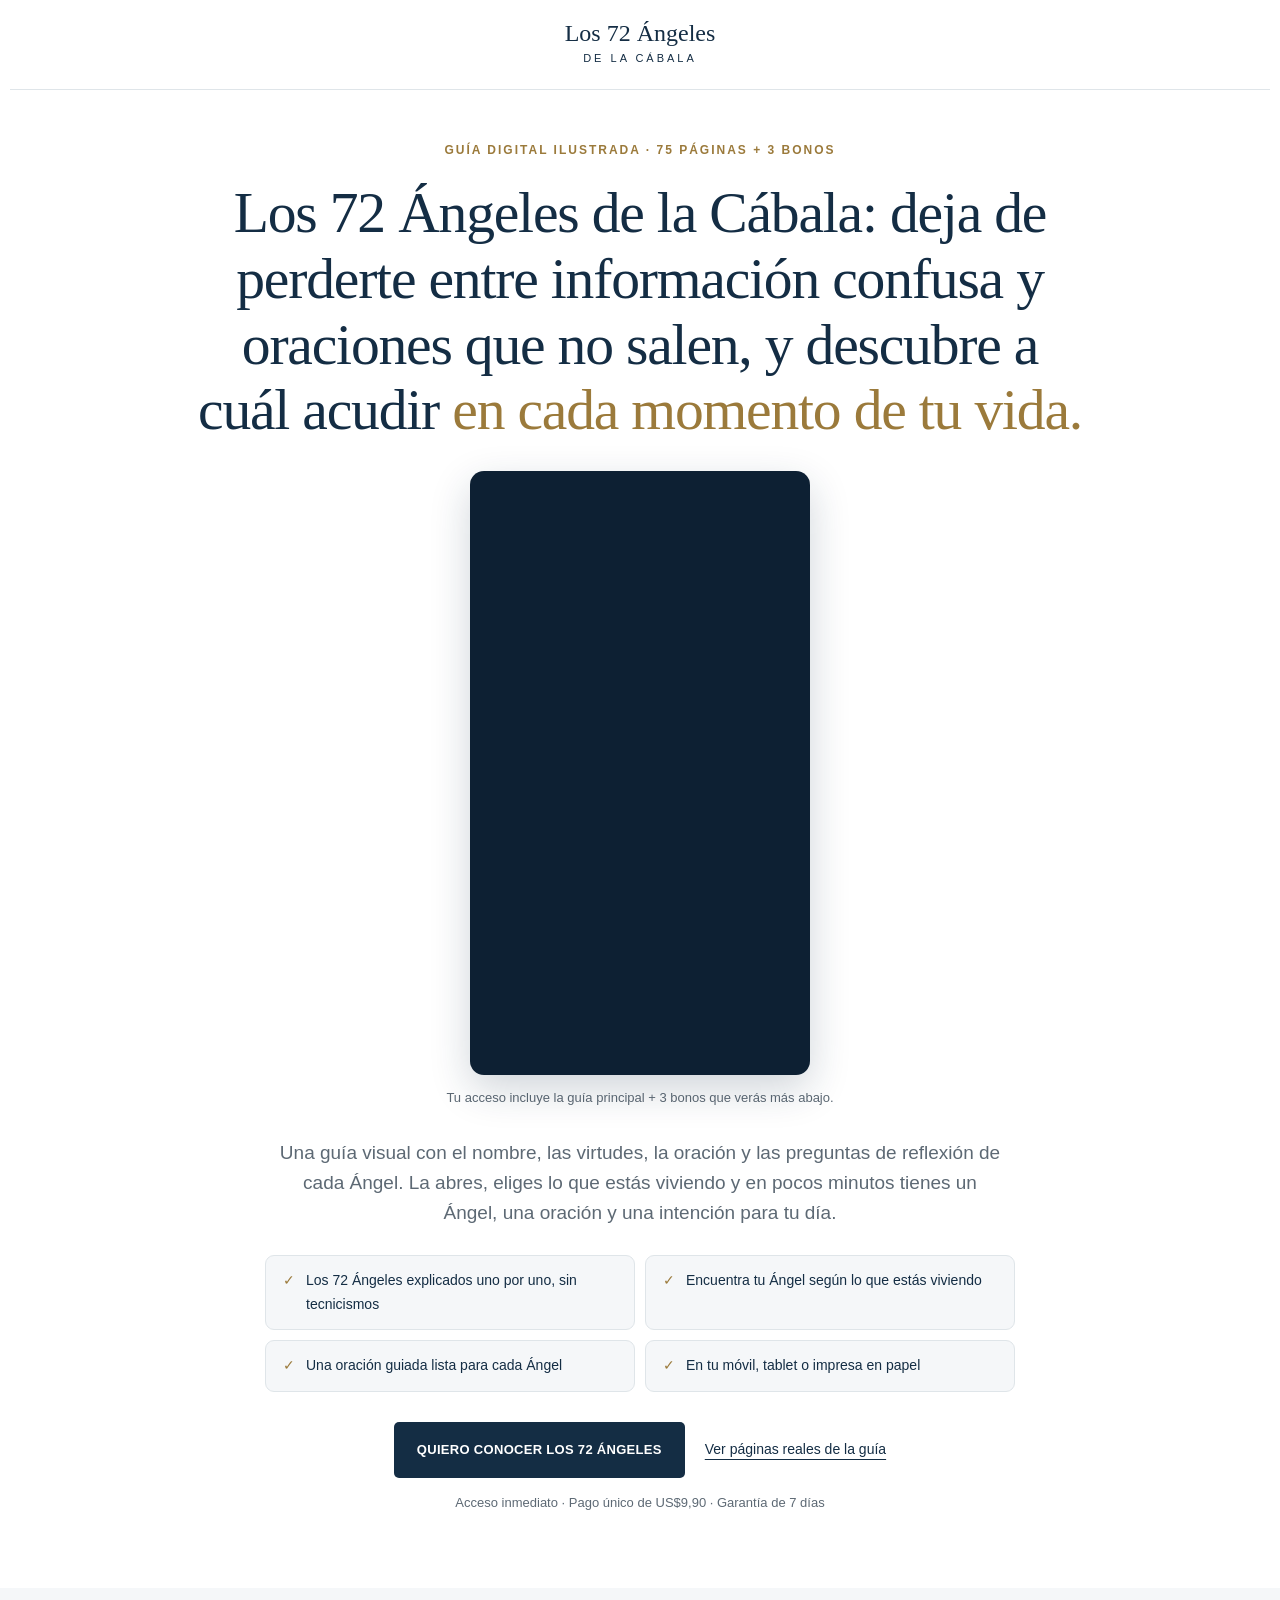
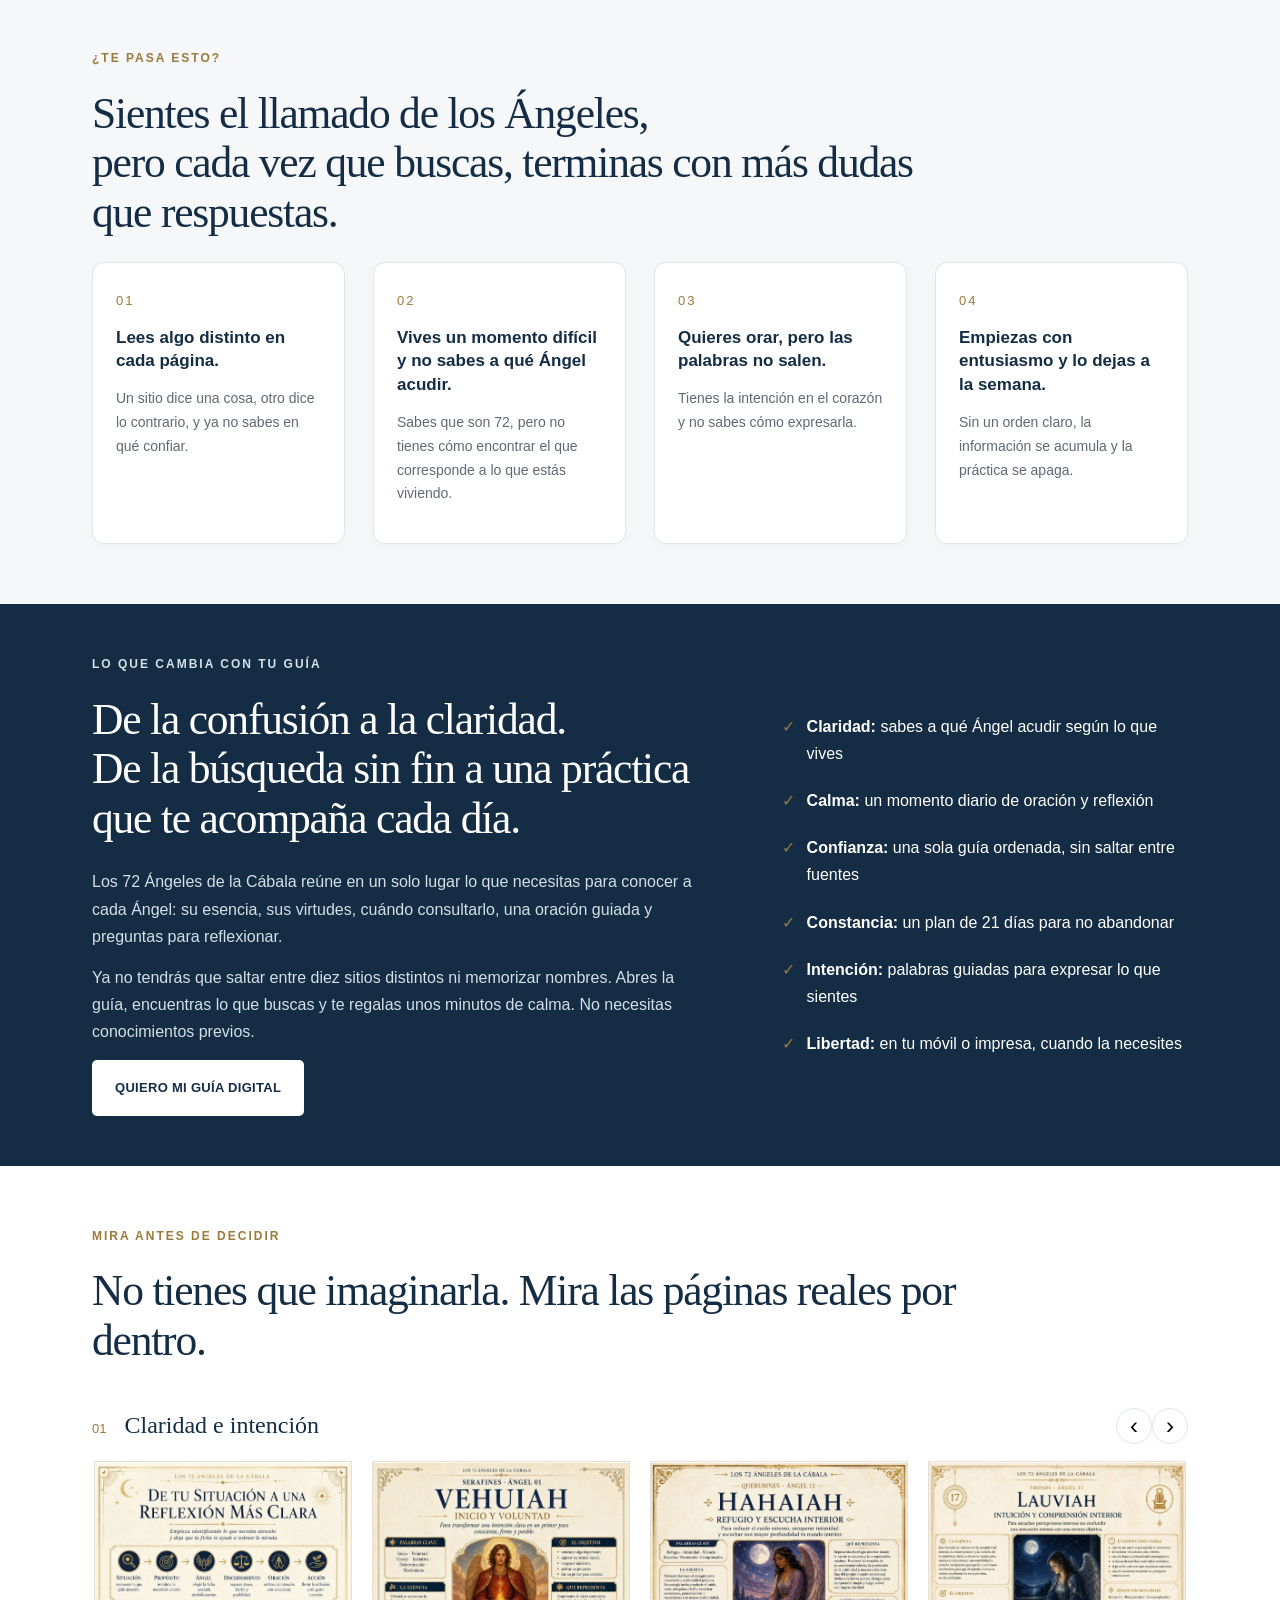
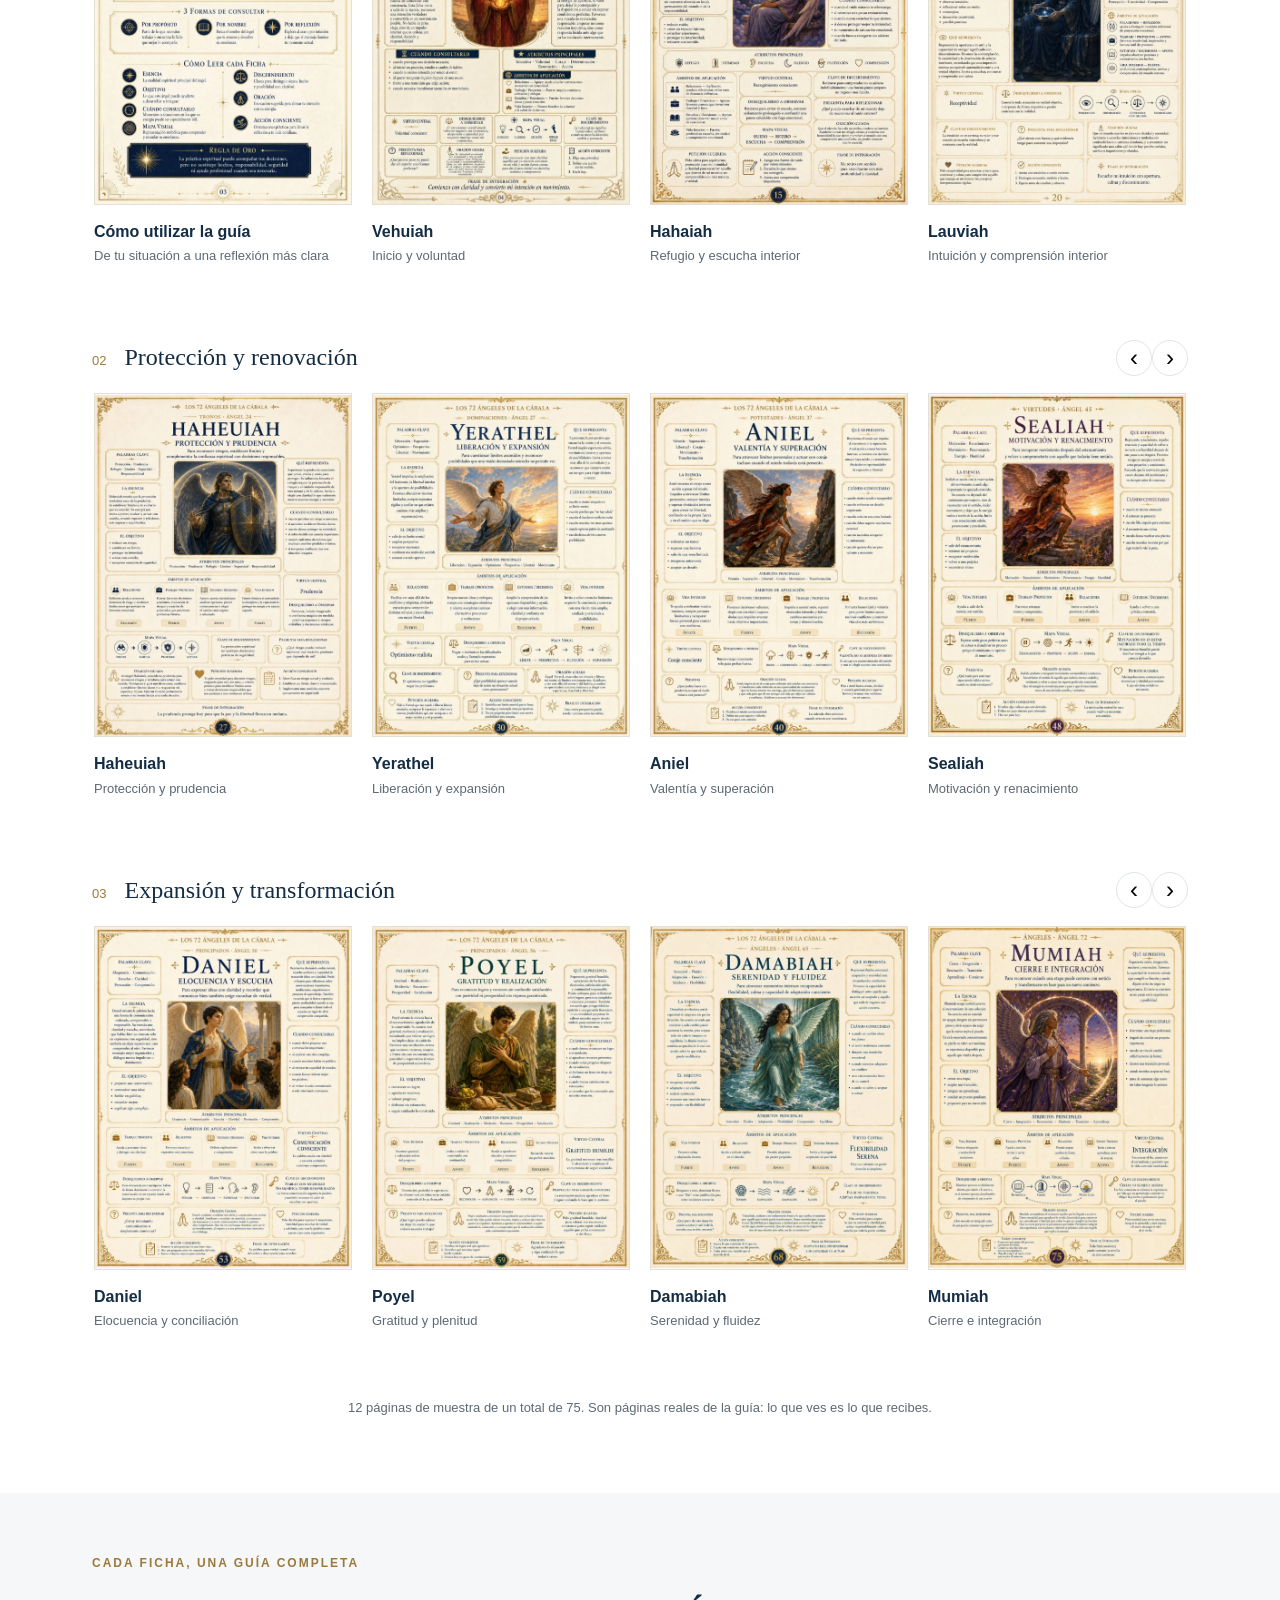
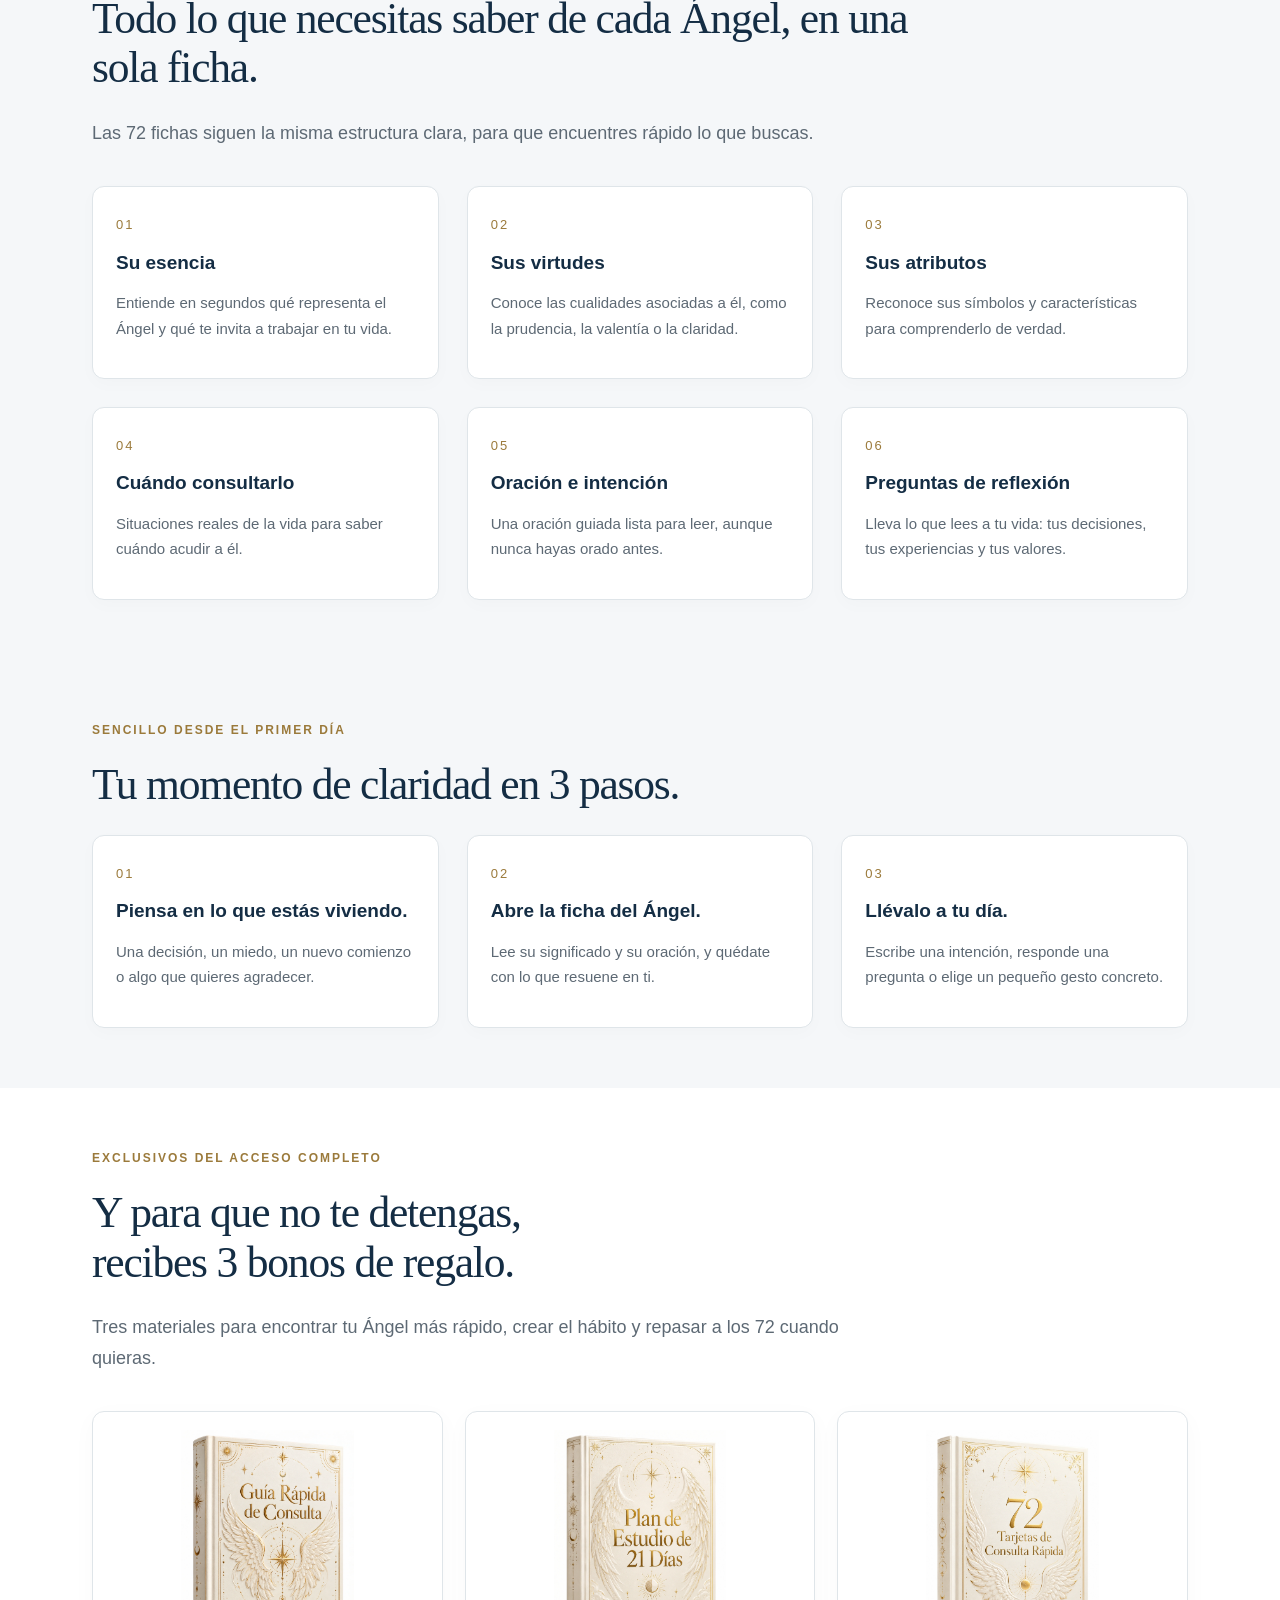
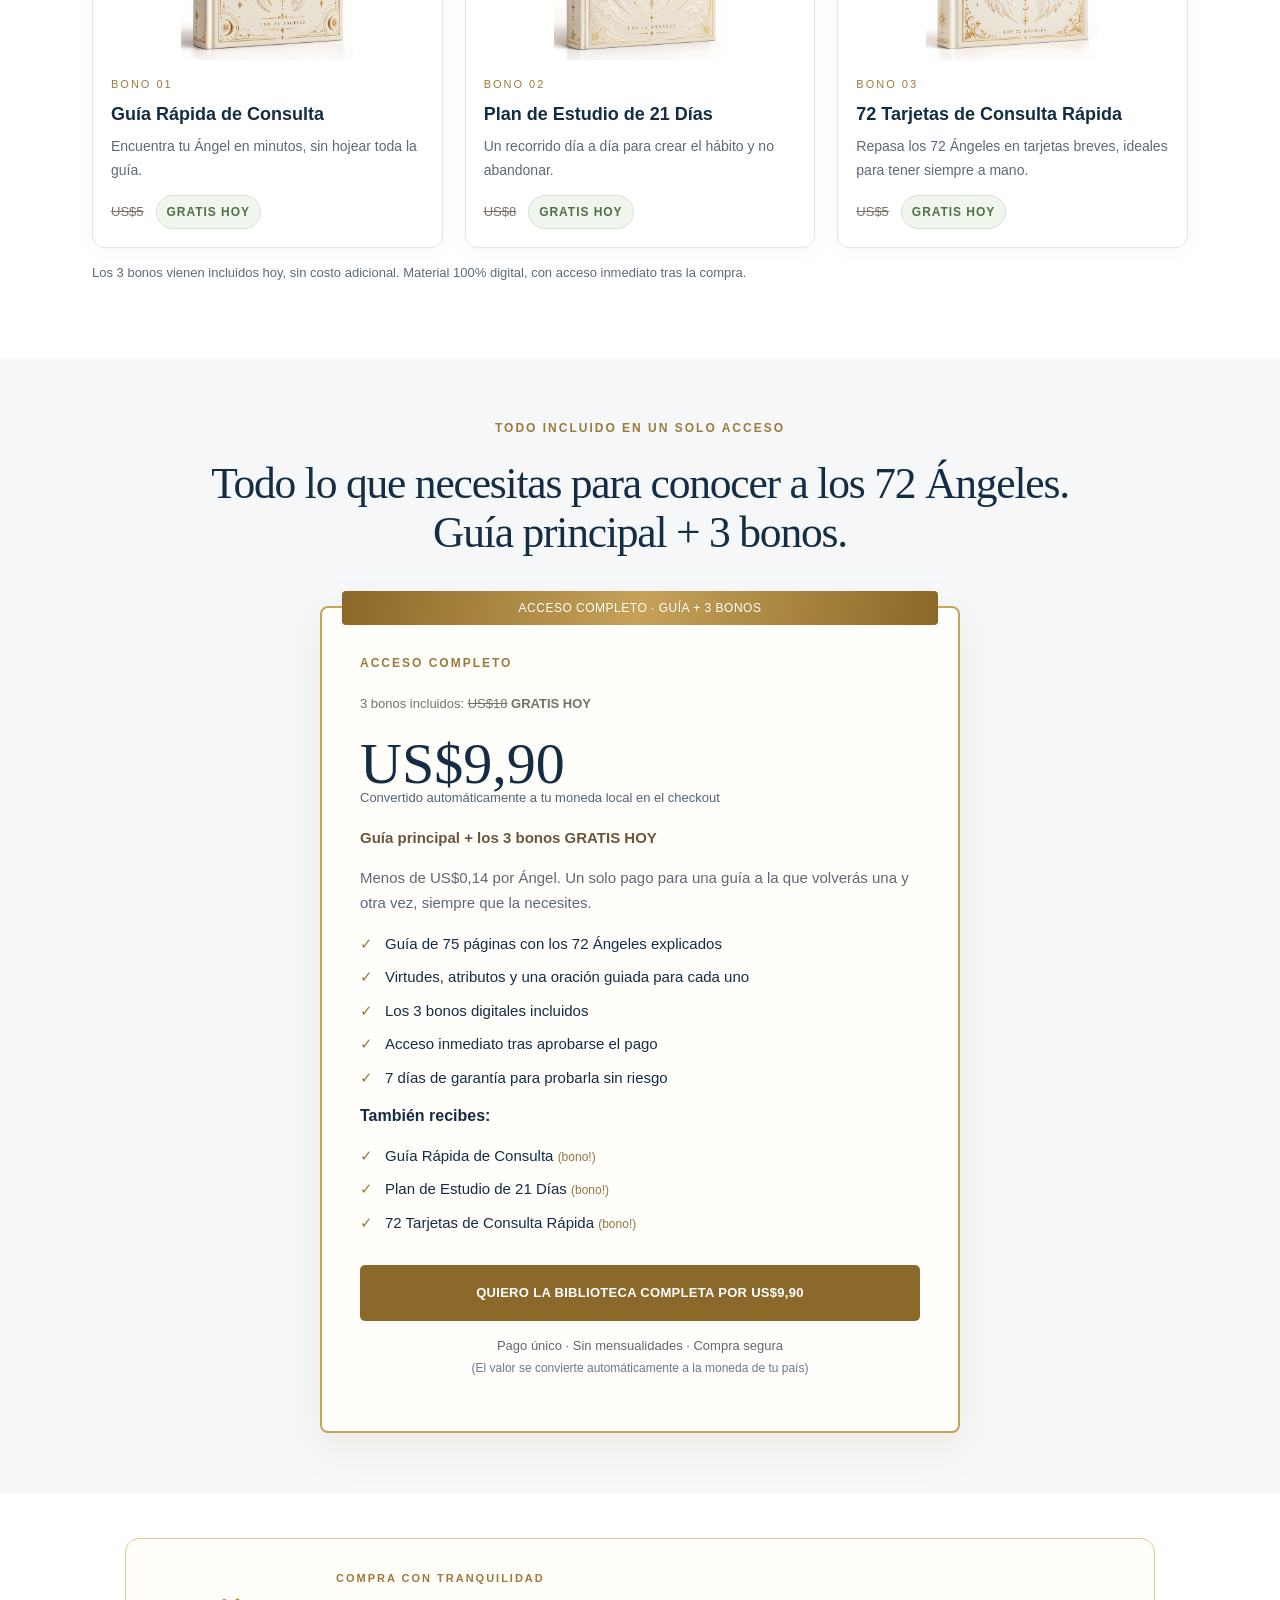
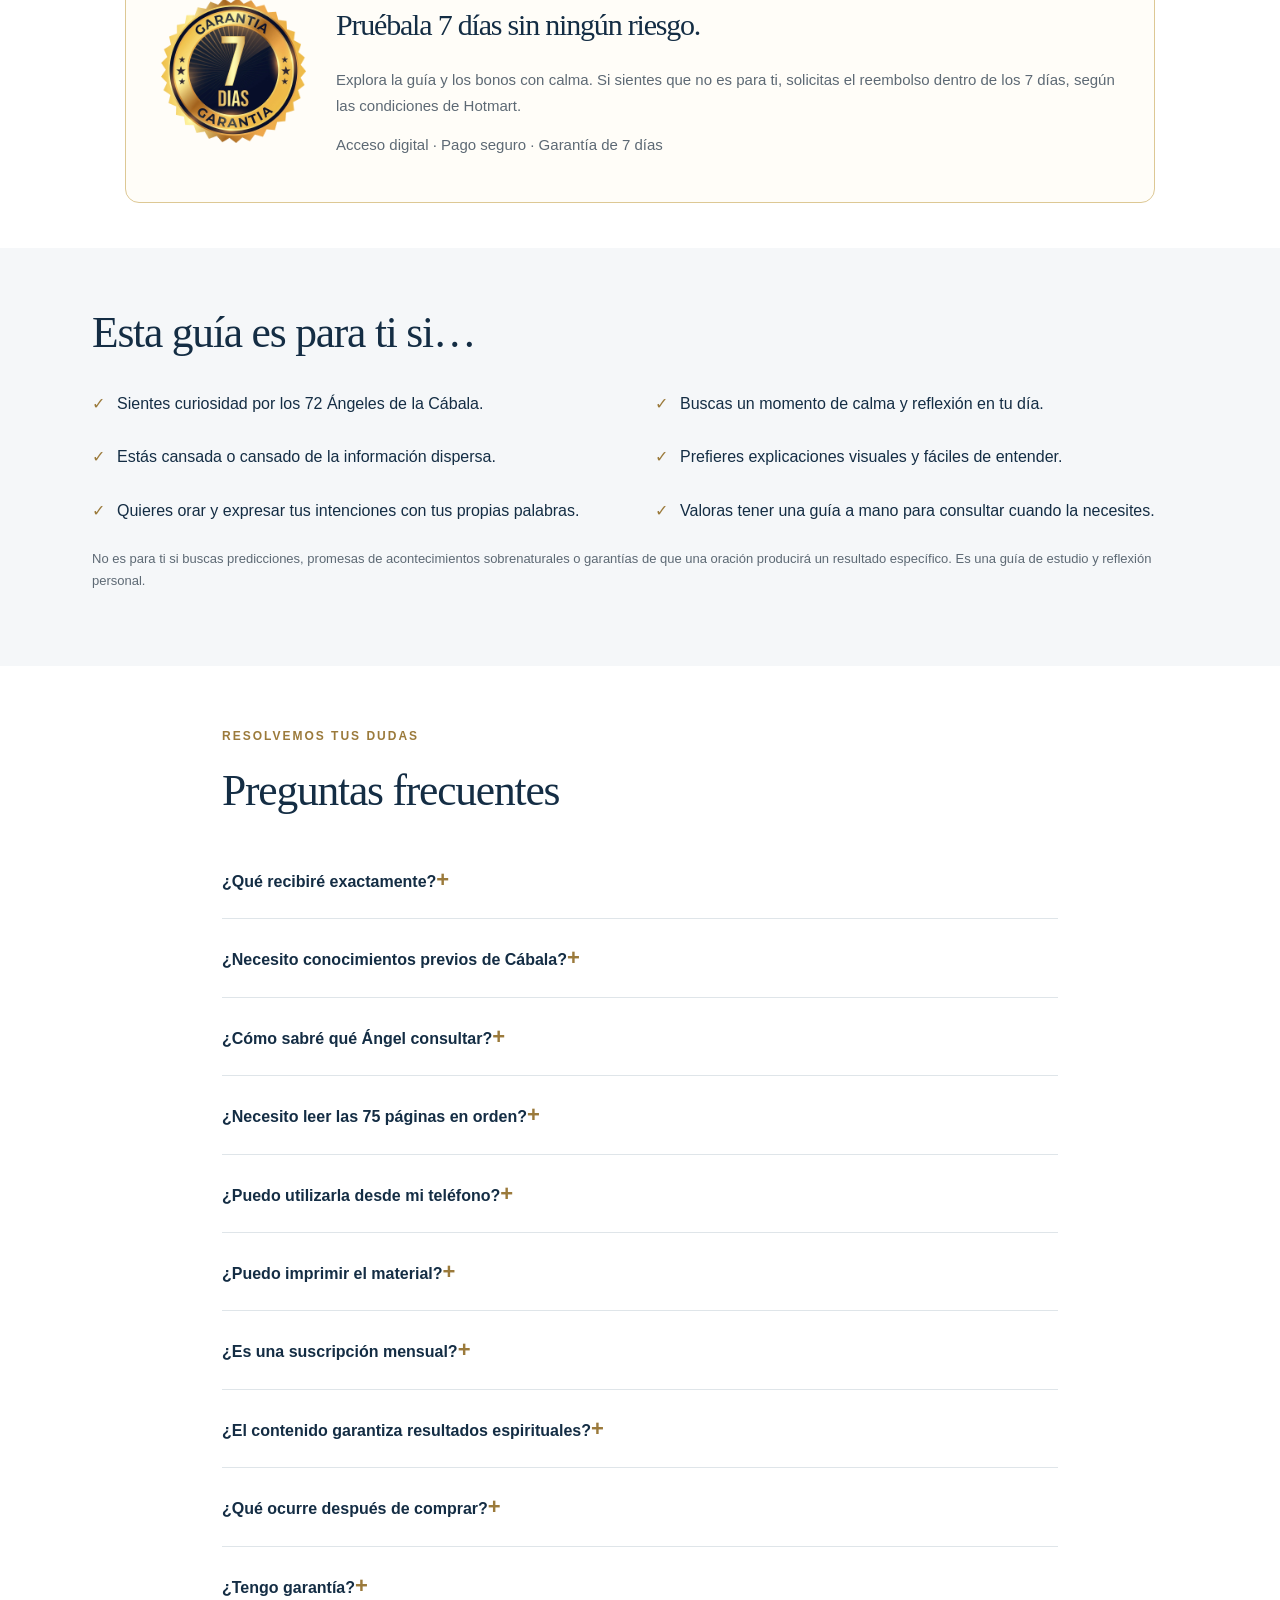
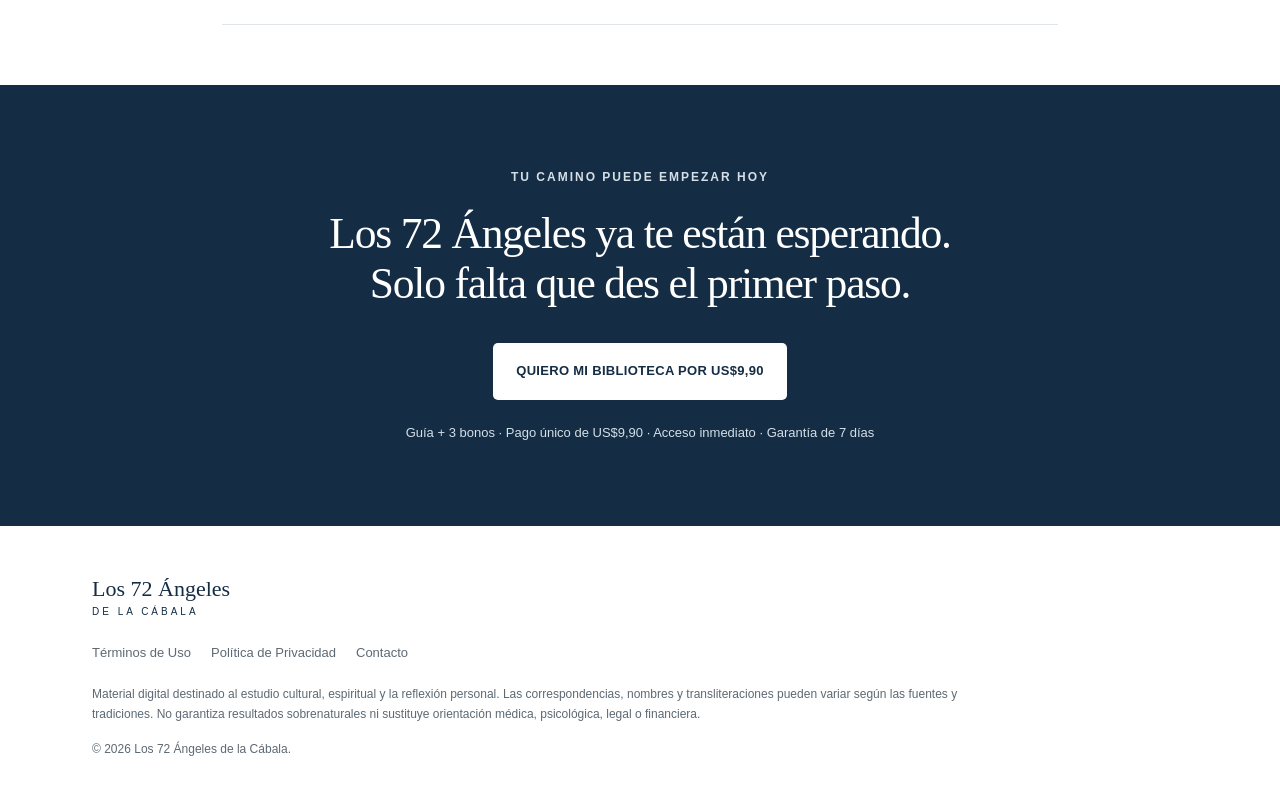
==== commit 75a589a6: "VSL: volta ao player padrão do YouTube Co-Authored-By: Claude Opus 5.5 <noreply@anthropic.com> Claud" ====
--- a/index.html
+++ b/index.html
@@ -1 +1 @@
-<!doctype html> <html lang="es"> <head> <meta charset="utf-8"><link rel="preconnect" href="https://connect.facebook.net"><link rel="dns-prefetch" href="https://www.facebook.com"><link rel="preconnect" href="https://cdn.utmify.com.br"> <meta name="viewport" content="width=device-width,initial-scale=1"> <title>Los 72 Ángeles de la Cábala · Guía digital ilustrada</title> <meta name="description" content="Conoce a los 72 Ángeles de la Cábala y descubre a cuál acudir en cada momento de tu vida. Guía ilustrada de 75 páginas + 3 bonos por US$9,90."> <meta property="og:title" content="Los 72 Ángeles de la Cábala · Guía digital ilustrada"> <meta property="og:description" content="Conoce a los 72 Ángeles de la Cábala y descubre a cuál acudir en cada momento de tu vida. Guía ilustrada de 75 páginas + 3 bonos por US$9,90."> <meta property="og:image" content="assets/mockup-front.webp"> <meta property="og:type" content="website"> <meta name="twitter:card" content="summary_large_image"> <link rel="icon" href="favicon.svg"> <style>:root{--ink:#142d44;--muted:#5d6974;--gold:#9b7a3b;--soft:#f5f7f9;--line:#dfe5e9}*{box-sizing:border-box}html{scroll-behavior:smooth;scroll-padding-top:30px}body{margin:0;font:16px/1.7 Arial,sans-serif;color:var(--ink);background:#fff}a{color:inherit;text-decoration:none}button{font:inherit;cursor:pointer}header{max-width:1260px;padding:25px 32px;margin:auto;display:flex;justify-content:space-between;align-items:center;border-bottom:1px solid var(--line)}.brand{font:22px Georgia,serif;display:block}.brand span{display:block;font:10px/2 Arial,sans-serif;letter-spacing:3px}nav{display:flex;gap:30px;font-size:14px}.wrap{max-width:1160px;margin:auto;padding:85px 32px}.hero{max-width:1260px;display:grid;grid-template-columns:1.25fr .85fr;gap:80px;align-items:center;padding-top:65px;padding-bottom:85px}.eyebrow{font-size:12px;letter-spacing:2px;font-weight:700;color:var(--gold);margin:0 0 20px}h1,h2{font-family:Georgia,serif;font-weight:400;letter-spacing:-1.2px;line-height:1.14;margin:0 0 25px}h1{font-size:clamp(36px,4.1vw,58px)}h1 em{color:var(--gold);font-style:normal}h2{font-size:clamp(31px,3.4vw,44px);max-width:880px}h3{font-size:19px;line-height:1.4;margin:12px 0}p{color:var(--muted);margin:14px 0}.lead{font-size:19px;line-height:1.6}.intro{max-width:760px;font-size:18px;margin-bottom:38px}.checks{list-style:none;padding:0}.checks li{position:relative;padding-left:25px;margin:8px 0}.checks li:before{content:'✓';color:var(--gold);position:absolute;left:0}.actions{display:flex;flex-wrap:wrap;gap:20px;align-items:center;margin-top:30px}.button{display:inline-block;border:0;border-radius:5px;background:var(--ink);color:#fff;padding:17px 23px;font-size:13px;font-weight:700;letter-spacing:.3px;text-align:center;transition:background .2s,transform .2s}.button:hover{background:#284c68;transform:translateY(-2px)}.textlink{font-size:14px;text-decoration:underline;text-underline-offset:5px}.meta{font-size:13px;color:var(--muted)}.hero-art{position:relative;padding:20px 20px 60px;background:#f1f4f6;border-radius:6px}.hero-art img{display:block;width:100%;box-shadow:0 20px 50px #142d4422}.art-note{position:absolute;bottom:5px;left:0;right:0;text-align:center;padding:12px;background:#fff;box-shadow:0 6px 20px #142d4410}.art-note b,.art-note span{display:block}.art-note span{font-size:13px;color:var(--muted)}.soft{background:var(--soft)}.grid{display:grid;gap:28px}.four{grid-template-columns:repeat(4,1fr)}.three{grid-template-columns:repeat(3,1fr)}.two{grid-template-columns:repeat(2,1fr)}article p{font-size:15px}.num{font-size:13px;letter-spacing:2px;color:var(--gold)}.statement{font-family:Georgia,serif;font-size:27px;line-height:1.5;text-align:center;color:var(--ink);margin:55px 0 0}.statement.small{font-size:23px}.compare article{padding:30px;border:1px solid var(--line);border-radius:6px}.compare ul{padding-left:20px;color:var(--muted)}.compare li{margin:10px 0}.compare .checks{padding-left:0}.positive{background:#f3f7fa}.navy{background:var(--ink);color:#fff}.navy p{color:#d4dfe7}.navy h2{color:#fff}.product{display:grid;grid-template-columns:1.5fr 1fr;gap:80px;align-items:center}.product .checks li{margin:20px 0}.light{background:#fff;color:var(--ink)}.light:hover{background:#edf2f5}.collection{margin:35px 0 45px}.collection-head{display:flex;justify-content:space-between;align-items:center}.collection-head h3{font:24px Georgia,serif}.collection-head h3 span{font:13px Arial;margin-right:12px;color:var(--gold)}.collection-head button{width:36px;height:36px;border:1px solid var(--line);background:#fff;border-radius:50%;font-size:24px;line-height:1}.carousel{display:flex;gap:20px;overflow-x:auto;scroll-snap-type:x mandatory;padding:10px 2px 20px;scrollbar-width:thin;scrollbar-color:#b8c4cc transparent;cursor:grab}.sample{background:0 0;border:none;text-align:left;flex:0 0 calc((100% - 60px)/ 4);padding:0;color:var(--ink);scroll-snap-align:start;min-width:0}.sample img{width:100%;display:block;aspect-ratio:3/4;object-fit:contain;background:#fafafa;border:1px solid #e5e0d6;transition:transform .2s}.sample:hover img{transform:translateY(-4px)}.sample b{display:block;margin:13px 0 0}.sample span{font-size:13px;display:block;color:var(--muted)}.center{text-align:center;margin-left:auto;margin-right:auto}.uses article{border-top:1px solid var(--line);padding-top:10px}.bonus-list article{display:flex;gap:35px;padding:22px 0;border-bottom:1px solid var(--line)}.bonus-list .num{min-width:85px;padding-top:14px}.bonus-list h3{margin:8px 0}.bonus-list p{margin:0}.pricing{max-width:950px;margin:45px auto 0;align-items:start;gap:28px}.plan{padding:38px;border:1px solid var(--line);border-radius:8px;background:#fff;position:relative}.plan.featured{border:2px solid var(--ink);padding-top:45px}.ribbon{position:absolute;top:-17px;left:20px;right:20px;background:var(--ink);color:#fff;padding:7px 12px;border-radius:4px;font-size:12px;letter-spacing:.5px;text-align:center}.price{font:58px Georgia,serif;line-height:1.2}.plan .button{width:100%;margin-top:15px}.plan .checks{font-size:15px}.plan h3{font-size:16px}.extra{padding:13px;background:#f4f6f8;border-radius:4px}.choose{max-width:850px;margin:30px auto 0;text-align:center;font-size:15px}.guarantee{display:flex;gap:40px;align-items:center;max-width:1030px}.guarantee h2{font-size:34px}.seal{flex:none;border:1px solid var(--gold);border-radius:50%;width:105px;height:105px;display:flex;flex-direction:column;align-items:center;justify-content:center;font:44px Georgia;color:var(--gold)}.seal small{font:12px Arial;letter-spacing:2px}.audience{display:grid;grid-template-columns:1fr 1fr;gap:10px 30px}.faq{max-width:900px}details{border-bottom:1px solid var(--line);padding:20px 0}summary{cursor:pointer;font-weight:600;list-style:none;display:flex;justify-content:space-between;gap:20px}summary:after{content:'+';color:var(--gold);font-size:22px}details[open] summary:after{content:'−'}details p{padding-right:30px}.closing{text-align:center}.closing h2{margin-left:auto;margin-right:auto}.closing p{max-width:700px;margin:22px auto}.closing .button{margin-top:10px}footer.wrap{padding-top:50px;padding-bottom:35px}footer p{font-size:12px;max-width:900px}.footer-links{display:flex;gap:20px;margin:20px 0}.footer-links button{border:0;background:0 0;padding:0;font-size:13px;color:var(--muted)}dialog{border:0;border-radius:8px;padding:35px;max-width:600px;width:calc(100% - 32px);color:var(--ink)}dialog::backdrop{background:#071d30ce}#viewer{width:auto;max-width:95vw;padding:38px 12px 12px;background:#fff}#viewer img{max-width:88vw;max-height:83vh;display:block}.close{position:absolute;right:10px;top:5px;background:0 0;border:0;font-size:28px;color:var(--ink)}:focus-visible{outline:3px solid var(--gold);outline-offset:4px}@media(max-width:900px){.hero{gap:35px;grid-template-columns:1.2fr .8fr}.four{grid-template-columns:repeat(2,1fr)}.product{gap:35px}.sample{flex-basis:calc((100% - 40px)/ 3)}}@media(max-width:650px){header{padding:20px}.brand{font-size:18px}nav{gap:12px;font-size:12px}.wrap{padding:55px 22px}.hero{display:flex;flex-direction:column;padding-top:40px;gap:40px}.hero-art{width:85%;max-width:340px}.hero h1{font-size:39px}.eyebrow{font-size:11px;letter-spacing:1.5px}.lead{font-size:17px}.audience,.four,.product,.three,.two{grid-template-columns:1fr}.four{gap:20px}.three{gap:25px}.actions{display:block}.actions .button{width:100%;margin-bottom:17px}.textlink{display:block;text-align:center}.product{display:grid}.sample{flex-basis:72%}.collection-head h3{font-size:20px}.collection-head button{width:30px;height:30px}.plan{padding:28px}.plan.featured{margin-top:20px;padding:38px 28px 28px}.guarantee{display:block}.seal{margin-bottom:25px}.bonus-list article{gap:15px}.bonus-list .num{min-width:65px;font-size:11px}.statement{font-size:24px}.footer-links{gap:15px}.closing h2{font-size:34px}}@media(prefers-reduced-motion:reduce){html{scroll-behavior:auto}*{transition:none!important}}header{justify-content:center;text-align:center;padding:20px 24px}header .brand{font-size:24px}header .brand span{font-size:11px}.hero{display:block;max-width:980px;text-align:center;padding-top:55px;padding-bottom:60px}.hero h1{max-width:920px;margin:0 auto 24px;font-size:clamp(36px,4.5vw,58px);text-wrap:balance}.hero .eyebrow{text-align:center}.hero .lead{max-width:730px;margin:0 auto 26px}.hero .checks{display:grid;grid-template-columns:1fr 1fr;gap:10px;max-width:750px;margin:25px auto;text-align:left}.hero .checks li{background:var(--soft);border:1px solid var(--line);border-radius:9px;padding:13px 16px 13px 40px;margin:0;font-size:14px}.hero .checks li:before{left:17px;top:13px}.hero .actions{justify-content:center}.wrap{padding-top:60px;padding-bottom:60px}.hero.wrap{padding-top:50px}.four article,.three article{border:1px solid var(--line);border-radius:12px;background:#fff;padding:23px;box-shadow:0 5px 18px #142d4405}.four article h3{font-size:17px}.four article p{font-size:14px}.bonus-list{display:grid;grid-template-columns:repeat(3,1fr);gap:22px}.bonus-list article{display:flex;flex-direction:column;gap:0;border:1px solid var(--line);border-radius:12px;padding:18px;background:#fff;box-shadow:0 6px 24px #142d4407}.bonus-list article img{width:100%;height:230px;object-fit:contain;margin-bottom:15px}.bonus-list .num{padding:0;font-size:11px}.bonus-list article h3{font-size:18px}.bonus-list article p{font-size:14px}.plan.featured{border:3px solid #b38a3a;box-shadow:0 0 0 5px #caa65714,0 12px 32px #93702b12;background:linear-gradient(150deg,#fffdf7,#fff 60%)}.featured .ribbon{background:linear-gradient(100deg,#8c6828,#c5a258,#8c6828)}.featured .button{background:#8b692b}.featured .button:hover{background:#735321}.guarantee{border:1px solid #ddc894;border-radius:14px;margin-top:45px;margin-bottom:45px;padding:30px 35px;background:#fffdf8;gap:30px}.guarantee-image{width:145px;height:145px;object-fit:contain;border-radius:8px;flex:none}.guarantee h2{font-size:30px}.guarantee p{font-size:15px}.guarantee .eyebrow{font-size:11px}.product{padding-top:50px;padding-bottom:50px}.closing .wrap{padding-top:60px;padding-bottom:60px}@media(max-width:900px){.bonus-list{grid-template-columns:repeat(2,1fr)}.guarantee{margin-left:22px;margin-right:22px}}@media(max-width:650px){header .brand{font-size:22px}.hero.wrap{padding-top:35px}.hero h1{font-size:37px;line-height:1.17}.hero .checks{grid-template-columns:1fr}.hero .actions .button{width:100%}.bonus-list{grid-template-columns:1fr 1fr;gap:12px}.bonus-list article{padding:12px}.bonus-list article img{height:160px}.bonus-list article h3{font-size:16px}.bonus-list article p{font-size:13px}.guarantee{display:flex;flex-direction:column;text-align:center;padding:28px 20px;gap:15px}.guarantee-image{width:130px;height:130px}.guarantee h2{font-size:29px}.wrap{padding-top:45px;padding-bottom:45px}.plan.featured{padding-top:42px}}.hero-mockup{display:block;width:100%;max-width:580px;height:auto;margin:30px auto 12px;border-radius:12px;box-shadow:0 12px 35px #142d441a}.mockup-caption{margin:0 auto 28px}@media(max-width:650px){.hero-mockup{margin-top:24px;border-radius:8px}.mockup-caption{font-size:12px}}.sample img{height:auto}.single-offer{max-width:640px;margin:48px auto 0}.single-offer .featured{border:2px solid #c6a45b;box-shadow:0 12px 40px #c6a45b26}.single-offer .button{white-space:normal}.bonus-price{display:flex;flex-wrap:wrap;gap:8px 12px;align-items:center;margin-top:12px!important}.bonus-price span,.price-reference{color:#787166;font-size:13px}.bonus-price strong{font-size:12px;letter-spacing:.08em;color:#527047;background:#f0f5ed;border:1px solid #d8e4d0;padding:6px 10px;border-radius:40px}.bonus-label{font-size:12px;color:#92753e}.included-offer{font-weight:600;color:#6a5738}.hero-mockup{background:#fff}.bonus-list article img{object-fit:contain;background:#fff;border-radius:12px}.single-offer .plan{background:#fffefb}</style> <script>!function(e,t,n,c,o,a,f){e.fbq||(o=e.fbq=function(){o.callMethod?o.callMethod.apply(o,arguments):o.queue.push(arguments)},e._fbq||(e._fbq=o),o.push=o,o.loaded=!0,o.version="2.0",o.queue=[],(a=t.createElement(n)).async=!0,a.src="https://connect.facebook.net/en_US/fbevents.js",(f=t.getElementsByTagName(n)[0]).parentNode.insertBefore(a,f))}(window,document,"script"),fbq("init","1791405689657118"),fbq("track","PageView")</script> <script src="https://cdn.utmify.com.br/scripts/pixel/pixel.js" async defer="defer"></script> <script src="https://cdn.utmify.com.br/scripts/utms/latest.js" data-utmify-prevent-xcod-sck data-utmify-prevent-subids async defer="defer"></script> <style>*,::backdrop,:after,:before{box-sizing:border-box}img,svg,video{display:block;max-width:100%;height:auto}ol,ul{list-style:none}summary{display:list-item}summary::-webkit-details-marker{display:none}.vsl{position:relative;width:100%;max-width:340px;aspect-ratio:9/16;margin:28px auto 12px;border-radius:14px;overflow:hidden;box-shadow:0 14px 40px #142d4433;background:#0d2033}#ytp,.vsl iframe{position:absolute;inset:0;width:100%;height:100%;border:0;pointer-events:none}.vsl-shield{position:absolute;inset:0;z-index:2;cursor:pointer;background:linear-gradient(#0d2033 0,transparent 14%,transparent 86%,#0d2033 100%)}.vsl-paused,.vsl-unmute{position:absolute;z-index:3;left:50%;top:50%;transform:translate(-50%,-50%);display:flex;flex-direction:column;align-items:center;gap:6px;border:0;border-radius:14px;padding:18px 20px;background:#8b692bee;color:#fff;font:inherit;cursor:pointer;box-shadow:0 10px 30px #0006;animation:vslpulse 1.6s ease-in-out infinite;width:78%}.vsl-paused b,.vsl-unmute b{font-size:16px}.vsl-unmute small{font-size:13px;opacity:.9}.vsl-ico,.vsl-play{font-size:34px;line-height:1}.vsl-paused{background:#142d44ee;animation:none}@keyframes vslpulse{0%,100%{transform:translate(-50%,-50%) scale(1)}50%{transform:translate(-50%,-50%) scale(1.04)}}.vsl-bar{position:absolute;left:0;right:0;bottom:0;height:6px;background:#ffffff33;z-index:4}.vsl-bar span{display:block;height:100%;width:0;background:#c9a75e;transition:width .25s linear}@media(prefers-reduced-motion:reduce){.vsl-unmute{animation:none}}.vsl [hidden]{display:none!important}</style> </head> <body> <noscript><img height="1" width="1" style="display:none" alt="" src="https://www.facebook.com/tr?id=1791405689657118&ev=PageView&noscript=1"></noscript> <div id="root"><div> <header><a class="brand" href="#">Los 72 Ángeles <span>DE LA CÁBALA</span></a></header> <main> <section class="hero wrap"><div> <p class="eyebrow">GUÍA DIGITAL ILUSTRADA · 75 PÁGINAS + 3 BONOS</p> <h1>Los 72 Ángeles de la Cábala: deja de perderte entre información confusa y oraciones que no salen, y descubre a cuál acudir <em>en cada momento de tu vida.</em></h1> <div class="vsl" id="vsl"> <div id="ytp"></div> <div class="vsl-shield" id="vslShield" aria-hidden="true"></div> <button type="button" class="vsl-unmute" id="vslUnmute"><span class="vsl-ico">🔊</span><b>Tu video ya empezó</b><small>Toca para escuchar</small></button> <button type="button" class="vsl-paused" id="vslPaused" hidden><span class="vsl-play">▶</span><b>Continuar viendo</b></button> <div class="vsl-bar"><span id="vslProg"></span></div> </div> <p class="meta mockup-caption">Tu acceso incluye la guía principal + 3 bonos que verás más abajo.</p> <p class="lead">Una guía visual con el nombre, las virtudes, la oración y las preguntas de reflexión de cada Ángel. La abres, eliges lo que estás viviendo y en pocos minutos tienes un Ángel, una oración y una intención para tu día.</p> <ul class="checks"><li>Los 72 Ángeles explicados uno por uno, sin tecnicismos</li><li>Encuentra tu Ángel según lo que estás viviendo</li><li>Una oración guiada lista para cada Ángel</li><li>En tu móvil, tablet o impresa en papel</li></ul> <div class="actions"><a class="button" href="#muestras">QUIERO CONOCER LOS 72 ÁNGELES</a><a class="textlink" href="#muestras">Ver páginas reales de la guía</a></div> <p class="meta">Acceso inmediato · Pago único de US$9,90 · Garantía de 7 días</p> </div></section> <section class="soft"><div class="wrap"> <p class="eyebrow">¿TE PASA ESTO?</p> <h2>Sientes el llamado de los Ángeles,<br>pero cada vez que buscas, terminas con más dudas que respuestas.</h2> <div class="grid four"> <article><span class="num">01</span><h3>Lees algo distinto en cada página.</h3><p>Un sitio dice una cosa, otro dice lo contrario, y ya no sabes en qué confiar.</p></article> <article><span class="num">02</span><h3>Vives un momento difícil y no sabes a qué Ángel acudir.</h3><p>Sabes que son 72, pero no tienes cómo encontrar el que corresponde a lo que estás viviendo.</p></article> <article><span class="num">03</span><h3>Quieres orar, pero las palabras no salen.</h3><p>Tienes la intención en el corazón y no sabes cómo expresarla.</p></article> <article><span class="num">04</span><h3>Empiezas con entusiasmo y lo dejas a la semana.</h3><p>Sin un orden claro, la información se acumula y la práctica se apaga.</p></article> </div></div></section> <section class="navy"><div class="wrap product"><div> <p class="eyebrow">LO QUE CAMBIA CON TU GUÍA</p> <h2>De la confusión a la claridad.<br>De la búsqueda sin fin a una práctica que te acompaña cada día.</h2> <p>Los 72 Ángeles de la Cábala reúne en un solo lugar lo que necesitas para conocer a cada Ángel: su esencia, sus virtudes, cuándo consultarlo, una oración guiada y preguntas para reflexionar.</p> <p>Ya no tendrás que saltar entre diez sitios distintos ni memorizar nombres. Abres la guía, encuentras lo que buscas y te regalas unos minutos de calma. No necesitas conocimientos previos.</p> <a class="button light" href="#planes">QUIERO MI GUÍA DIGITAL</a></div> <ul class="checks"><li><b>Claridad:</b> sabes a qué Ángel acudir según lo que vives</li><li><b>Calma:</b> un momento diario de oración y reflexión</li><li><b>Confianza:</b> una sola guía ordenada, sin saltar entre fuentes</li><li><b>Constancia:</b> un plan de 21 días para no abandonar</li><li><b>Intención:</b> palabras guiadas para expresar lo que sientes</li><li><b>Libertad:</b> en tu móvil o impresa, cuando la necesites</li></ul> </div></section> <section class="wrap" id="muestras"> <p class="eyebrow">MIRA ANTES DE DECIDIR</p> <h2>No tienes que imaginarla. Mira las páginas reales por dentro.</h2> <div class="collection"><div class="collection-head"><h3><span>01</span> Claridad e intención</h3><div><button aria-label="Muestras anteriores" class="previous">‹</button><button aria-label="Muestras siguientes" class="next">›</button></div></div> <div aria-label="Claridad e intención" class="carousel" tabindex="0"> <button aria-label="Ampliar Cómo utilizar la guía" class="sample" data-image="assets/sample-01.webp" data-title="Cómo utilizar la guía"><img loading="lazy" alt="Página real: Cómo utilizar la guía" decoding="async" height="1500" width="1125" src="assets/sample-01.webp"><b>Cómo utilizar la guía</b><span>De tu situación a una reflexión más clara</span></button> <button aria-label="Ampliar Vehuiah" class="sample" data-image="assets/sample-02.webp" data-title="Vehuiah"><img loading="lazy" alt="Página real: Vehuiah" decoding="async" height="1500" width="1125" src="assets/sample-02.webp"><b>Vehuiah</b><span>Inicio y voluntad</span></button> <button aria-label="Ampliar Hahaiah" class="sample" data-image="assets/sample-03.webp" data-title="Hahaiah"><img loading="lazy" alt="Página real: Hahaiah" decoding="async" height="1500" width="1125" src="assets/sample-03.webp"><b>Hahaiah</b><span>Refugio y escucha interior</span></button> <button aria-label="Ampliar Lauviah" class="sample" data-image="assets/sample-04.webp" data-title="Lauviah"><img loading="lazy" alt="Página real: Lauviah" decoding="async" height="1500" width="1125" src="assets/sample-04.webp"><b>Lauviah</b><span>Intuición y comprensión interior</span></button> </div></div> <div class="collection"><div class="collection-head"><h3><span>02</span> Protección y renovación</h3><div><button aria-label="Muestras anteriores" class="previous">‹</button><button aria-label="Muestras siguientes" class="next">›</button></div></div> <div aria-label="Protección y renovación" class="carousel" tabindex="0"> <button aria-label="Ampliar Haheuiah" class="sample" data-image="assets/sample-05.webp" data-title="Haheuiah"><img loading="lazy" alt="Página real: Haheuiah" decoding="async" height="1500" width="1125" src="assets/sample-05.webp"><b>Haheuiah</b><span>Protección y prudencia</span></button> <button aria-label="Ampliar Yerathel" class="sample" data-image="assets/sample-06.webp" data-title="Yerathel"><img loading="lazy" alt="Página real: Yerathel" decoding="async" height="1500" width="1125" src="assets/sample-06.webp"><b>Yerathel</b><span>Liberación y expansión</span></button> <button aria-label="Ampliar Aniel" class="sample" data-image="assets/sample-07.webp" data-title="Aniel"><img loading="lazy" alt="Página real: Aniel" decoding="async" height="1500" width="1125" src="assets/sample-07.webp"><b>Aniel</b><span>Valentía y superación</span></button> <button aria-label="Ampliar Sealiah" class="sample" data-image="assets/sample-08.webp" data-title="Sealiah"><img loading="lazy" alt="Página real: Sealiah" decoding="async" height="1500" width="1125" src="assets/sample-08.webp"><b>Sealiah</b><span>Motivación y renacimiento</span></button> </div></div> <div class="collection"><div class="collection-head"><h3><span>03</span> Expansión y transformación</h3><div><button aria-label="Muestras anteriores" class="previous">‹</button><button aria-label="Muestras siguientes" class="next">›</button></div></div> <div aria-label="Expansión y transformación" class="carousel" tabindex="0"> <button aria-label="Ampliar Daniel" class="sample" data-image="assets/sample-09.webp" data-title="Daniel"><img loading="lazy" alt="Página real: Daniel" decoding="async" height="1500" width="1125" src="assets/sample-09.webp"><b>Daniel</b><span>Elocuencia y conciliación</span></button> <button aria-label="Ampliar Poyel" class="sample" data-image="assets/sample-10.webp" data-title="Poyel"><img loading="lazy" alt="Página real: Poyel" decoding="async" height="1500" width="1125" src="assets/sample-10.webp"><b>Poyel</b><span>Gratitud y plenitud</span></button> <button aria-label="Ampliar Damabiah" class="sample" data-image="assets/sample-11.webp" data-title="Damabiah"><img loading="lazy" alt="Página real: Damabiah" decoding="async" height="1500" width="1125" src="assets/sample-11.webp"><b>Damabiah</b><span>Serenidad y fluidez</span></button> <button aria-label="Ampliar Mumiah" class="sample" data-image="assets/sample-12.webp" data-title="Mumiah"><img loading="lazy" alt="Página real: Mumiah" decoding="async" height="1500" width="1125" src="assets/sample-12.webp"><b>Mumiah</b><span>Cierre e integración</span></button> </div></div> <p class="meta center">12 páginas de muestra de un total de 75. Son páginas reales de la guía: lo que ves es lo que recibes.</p> </section> <section class="soft"><div class="wrap"> <p class="eyebrow">CADA FICHA, UNA GUÍA COMPLETA</p> <h2>Todo lo que necesitas saber de cada Ángel, en una sola ficha.</h2> <p class="intro">Las 72 fichas siguen la misma estructura clara, para que encuentres rápido lo que buscas.</p> <div class="grid three"> <article><span class="num">01</span><h3>Su esencia</h3><p>Entiende en segundos qué representa el Ángel y qué te invita a trabajar en tu vida.</p></article> <article><span class="num">02</span><h3>Sus virtudes</h3><p>Conoce las cualidades asociadas a él, como la prudencia, la valentía o la claridad.</p></article> <article><span class="num">03</span><h3>Sus atributos</h3><p>Reconoce sus símbolos y características para comprenderlo de verdad.</p></article> <article><span class="num">04</span><h3>Cuándo consultarlo</h3><p>Situaciones reales de la vida para saber cuándo acudir a él.</p></article> <article><span class="num">05</span><h3>Oración e intención</h3><p>Una oración guiada lista para leer, aunque nunca hayas orado antes.</p></article> <article><span class="num">06</span><h3>Preguntas de reflexión</h3><p>Lleva lo que lees a tu vida: tus decisiones, tus experiencias y tus valores.</p></article> </div></div></section> <section class="soft"><div class="wrap"> <p class="eyebrow">SENCILLO DESDE EL PRIMER DÍA</p> <h2>Tu momento de claridad en 3 pasos.</h2> <div class="grid three"> <article><span class="num">01</span><h3>Piensa en lo que estás viviendo.</h3><p>Una decisión, un miedo, un nuevo comienzo o algo que quieres agradecer.</p></article> <article><span class="num">02</span><h3>Abre la ficha del Ángel.</h3><p>Lee su significado y su oración, y quédate con lo que resuene en ti.</p></article> <article><span class="num">03</span><h3>Llévalo a tu día.</h3><p>Escribe una intención, responde una pregunta o elige un pequeño gesto concreto.</p></article> </div></div></section> <section class="wrap" id="bonos"> <p class="eyebrow">EXCLUSIVOS DEL ACCESO COMPLETO</p> <h2>Y para que no te detengas,<br>recibes 3 bonos de regalo.</h2> <p class="intro">Tres materiales para encontrar tu Ángel más rápido, crear el hábito y repasar a los 72 cuando quieras.</p> <div class="bonus-list"> <article><img loading="lazy" alt="Guía Rápida de Consulta" decoding="async" height="1000" width="750" src="assets/bonus-premium-01.webp"><span class="num">BONO 01</span><div><h3>Guía Rápida de Consulta</h3><p>Encuentra tu Ángel en minutos, sin hojear toda la guía.</p><p class="bonus-price"><span><s>US$5</s></span><strong>GRATIS HOY</strong></p></div></article> <article><img loading="lazy" alt="Plan de Estudio de 21 Días" decoding="async" height="1000" width="750" src="assets/bonus-premium-06.webp"><span class="num">BONO 02</span><div><h3>Plan de Estudio de 21 Días</h3><p>Un recorrido día a día para crear el hábito y no abandonar.</p><p class="bonus-price"><span><s>US$8</s></span><strong>GRATIS HOY</strong></p></div></article> <article><img loading="lazy" alt="72 Tarjetas de Consulta Rápida" decoding="async" height="1000" width="750" src="assets/bonus-premium-07.webp"><span class="num">BONO 03</span><div><h3>72 Tarjetas de Consulta Rápida</h3><p>Repasa los 72 Ángeles en tarjetas breves, ideales para tener siempre a mano.</p><p class="bonus-price"><span><s>US$5</s></span><strong>GRATIS HOY</strong></p></div></article> </div> <p class="meta">Los 3 bonos vienen incluidos hoy, sin costo adicional. Material 100% digital, con acceso inmediato tras la compra.</p> </section> <section class="soft" id="planes"><div class="wrap"> <p class="eyebrow center">TODO INCLUIDO EN UN SOLO ACCESO</p> <h2 class="center">Todo lo que necesitas para conocer a los 72 Ángeles.<br>Guía principal + 3 bonos.</h2> <div class="pricing single-offer"><article class="plan featured"> <div class="ribbon">ACCESO COMPLETO · GUÍA + 3 BONOS</div> <p class="eyebrow">ACCESO COMPLETO</p> <p class="price-reference">3 bonos incluidos: <s>US$18</s> <strong>GRATIS HOY</strong></p> <div class="price">US$9,90</div> <p style="font-size:13px;color:#506575;margin-top:-12px;margin-bottom:16px;font-weight:500">Convertido automáticamente a tu moneda local en el checkout</p> <p class="included-offer">Guía principal + los 3 bonos GRATIS HOY</p> <p>Menos de US$0,14 por Ángel. Un solo pago para una guía a la que volverás una y otra vez, siempre que la necesites.</p> <ul class="checks"><li>Guía de 75 páginas con los 72 Ángeles explicados</li><li>Virtudes, atributos y una oración guiada para cada uno</li><li>Los 3 bonos digitales incluidos</li><li>Acceso inmediato tras aprobarse el pago</li><li>7 días de garantía para probarla sin riesgo</li></ul> <h3>También recibes:</h3> <ul class="checks"> <li>Guía Rápida de Consulta <span class="bonus-label">(bono!)</span></li> <li>Plan de Estudio de 21 Días <span class="bonus-label">(bono!)</span></li> <li>72 Tarjetas de Consulta Rápida <span class="bonus-label">(bono!)</span></li> </ul> <a class="button buy" data-plan="Completo · US$9,90" data-value="9.90" href="https://pay.hotmart.com/E108037168R">QUIERO LA BIBLIOTECA COMPLETA POR US$9,90</a> <p class="meta center">Pago único · Sin mensualidades · Compra segura<br><span style="color:#687b8c;font-size:12px">(El valor se convierte automáticamente a la moneda de tu país)</span></p> </article></div> </div></section> <section class="wrap guarantee"> <img loading="lazy" alt="Garantía de 7 días" class="guarantee-image" decoding="async" height="700" width="700" src="assets/guarantee.webp"> <div><p class="eyebrow">COMPRA CON TRANQUILIDAD</p><h2>Pruébala 7 días sin ningún riesgo.</h2><p>Explora la guía y los bonos con calma. Si sientes que no es para ti, solicitas el reembolso dentro de los 7 días, según las condiciones de Hotmart.</p><p class="meta">Acceso digital · Pago seguro · Garantía de 7 días</p></div> </section> <section class="soft"><div class="wrap"> <h2>Esta guía es para ti si…</h2> <ul class="checks audience"><li>Sientes curiosidad por los 72 Ángeles de la Cábala.</li><li>Buscas un momento de calma y reflexión en tu día.</li><li>Estás cansada o cansado de la información dispersa.</li><li>Prefieres explicaciones visuales y fáciles de entender.</li><li>Quieres orar y expresar tus intenciones con tus propias palabras.</li><li>Valoras tener una guía a mano para consultar cuando la necesites.</li></ul> <p class="meta">No es para ti si buscas predicciones, promesas de acontecimientos sobrenaturales o garantías de que una oración producirá un resultado específico. Es una guía de estudio y reflexión personal.</p> </div></section> <section class="wrap faq"> <p class="eyebrow">RESOLVEMOS TUS DUDAS</p> <h2>Preguntas frecuentes</h2> <details><summary>¿Qué recibiré exactamente?</summary><p>La guía digital de 75 páginas con las 72 fichas de los Ángeles y los 3 bonos. Todo listo para abrir en tu móvil, tablet o computadora.</p></details> <details><summary>¿Necesito conocimientos previos de Cábala?</summary><p>No. La guía está pensada para empezar desde cero, con explicaciones breves y sencillas. Si nunca estudiaste la Cábala, es un buen punto de partida.</p></details> <details><summary>¿Cómo sabré qué Ángel consultar?</summary><p>Piensa en lo que estás viviendo y búscalo por tema o virtud. La Guía Rápida de Consulta te lleva al Ángel correspondiente en minutos.</p></details> <details><summary>¿Necesito leer las 75 páginas en orden?</summary><p>No. Puedes ir directo a la ficha que necesitas o, si prefieres un recorrido ordenado, seguir el Plan de Estudio de 21 Días.</p></details> <details><summary>¿Puedo utilizarla desde mi teléfono?</summary><p>Sí. Funciona en móvil, tablet y computadora, para que la tengas contigo donde estés.</p></details> <details><summary>¿Puedo imprimir el material?</summary><p>Sí, para tu uso personal, si prefieres tener tus fichas en papel.</p></details> <details><summary>¿Es una suscripción mensual?</summary><p>No. Pagas una sola vez y el material es tuyo, sin mensualidades ni cobros ocultos.</p></details> <details><summary>¿El contenido garantiza resultados espirituales?</summary><p>No. Es un material educativo, cultural y de reflexión personal, y no promete resultados específicos.</p></details> <details><summary>¿Qué ocurre después de comprar?</summary><p>En cuanto se aprueba el pago, recibes en tu correo las instrucciones para acceder a la guía y a los 3 bonos.</p></details> <details><summary>¿Tengo garantía?</summary><p>Sí. Tienes 7 días para conocer el material. Si no es para ti, solicitas el reembolso según las condiciones de Hotmart.</p></details> </section> <section class="navy closing"><div class="wrap"> <p class="eyebrow">TU CAMINO PUEDE EMPEZAR HOY</p> <h2>Los 72 Ángeles ya te están esperando.<br>Solo falta que des el primer paso.</h2> <a class="button light" href="#planes">QUIERO MI BIBLIOTECA POR US$9,90</a> <p class="meta">Guía + 3 bonos · Pago único de US$9,90 · Acceso inmediato · Garantía de 7 días</p> </div></section> </main> <footer class="wrap"> <a class="brand" href="#">Los 72 Ángeles <span>DE LA CÁBALA</span></a> <div class="footer-links"><button type="button" data-doc="terminos">Términos de Uso</button><button type="button" data-doc="privacidad">Política de Privacidad</button><button type="button" data-doc="contacto">Contacto</button></div> <p>Material digital destinado al estudio cultural, espiritual y la reflexión personal. Las correspondencias, nombres y transliteraciones pueden variar según las fuentes y tradiciones. No garantiza resultados sobrenaturales ni sustituye orientación médica, psicológica, legal o financiera.</p> <p>© 2026 Los 72 Ángeles de la Cábala.</p> </footer> </div></div> <dialog id="viewer"><button class="close" type="button" aria-label="Cerrar">×</button><img alt=""></dialog> <dialog id="doc-terminos"><button class="close" type="button" aria-label="Cerrar">×</button><h2>Términos de Uso</h2><p>[Pega aquí tus términos de uso.]</p></dialog> <dialog id="doc-privacidad"><button class="close" type="button" aria-label="Cerrar">×</button><h2>Política de Privacidad</h2><p>[Pega aquí tu política de privacidad.]</p></dialog> <dialog id="doc-contacto"><button class="close" type="button" aria-label="Cerrar">×</button><h2>Contacto</h2><p>[Pega aquí tu correo de contacto.]</p></dialog> <script>!function(){document.querySelectorAll(".collection").forEach(function(e){var t=e.querySelector(".carousel"),c=function(e){var c=t.querySelector(".sample");t.scrollBy({left:e*((c?c.offsetWidth:t.clientWidth)+20),behavior:"smooth"})};e.querySelector(".previous").addEventListener("click",function(){c(-1)}),e.querySelector(".next").addEventListener("click",function(){c(1)})});var e=document.getElementById("viewer"),t=e.querySelector("img");document.querySelectorAll(".sample").forEach(function(c){c.addEventListener("click",function(){t.src=c.dataset.image,t.alt=c.dataset.title,e.showModal()})}),document.querySelectorAll(".footer-links button").forEach(function(e){e.addEventListener("click",function(){document.getElementById("doc-"+e.dataset.doc).showModal()})}),document.querySelectorAll("dialog").forEach(function(e){e.querySelector(".close").addEventListener("click",function(){e.close()}),e.addEventListener("click",function(t){t.target===e&&e.close()})}),document.querySelectorAll("a.buy").forEach(function(e){e.addEventListener("click",function(){try{window.fbq&&fbq("track","InitiateCheckout",{value:9.9,currency:"USD"})}catch(e){}})})}()</script> <script>!function(){var e,t=!1,n=document.getElementById("vslProg"),o=document.getElementById("vslUnmute"),a=document.getElementById("vslPaused"),d=document.getElementById("vslShield");function i(){try{var t=e.getDuration(),o=e.getCurrentTime();t>0&&(n.style.width=(100*(a=Math.min(o/t,1),1-Math.pow(1-a,3))).toFixed(2)+"%")}catch(e){}var a}window.onYouTubeIframeAPIReady=function(){e=new YT.Player("ytp",{host:"https://www.youtube-nocookie.com",videoId:"KcA06h6nE8U",playerVars:{autoplay:1,mute:1,controls:0,disablekb:1,fs:0,modestbranding:1,rel:0,playsinline:1,iv_load_policy:3,cc_load_policy:0},events:{onReady:function(e){e.target.mute(),e.target.playVideo(),setInterval(i,250)},onStateChange:function(e){e.data===YT.PlayerState.ENDED&&(n.style.width="100%",a.querySelector("b").textContent="Ver de nuevo",a.hidden=!1)}}})},o.onclick=function(){e&&!t&&(t=!0,o.hidden=!0,a.hidden=!0,e.unMute(),e.setVolume(100),e.seekTo(0,!0),e.playVideo())},d.onclick=function(){e&&(t?e.getPlayerState()===YT.PlayerState.PLAYING?(e.pauseVideo(),a.querySelector("b").textContent="Continuar viendo",a.hidden=!1):(e.playVideo(),a.hidden=!0):o.onclick())},a.onclick=function(){e.getPlayerState()===YT.PlayerState.ENDED&&e.seekTo(0,!0),e.playVideo(),a.hidden=!0};var l=document.createElement("script");l.src="https://www.youtube.com/iframe_api",l.async=!0,document.body.appendChild(l)}()</script> </body> </html> +<!doctype html> <html lang="es"> <head> <meta charset="utf-8"><link rel="preconnect" href="https://connect.facebook.net"><link rel="dns-prefetch" href="https://www.facebook.com"><link rel="preconnect" href="https://cdn.utmify.com.br"> <meta name="viewport" content="width=device-width,initial-scale=1"> <title>Los 72 Ángeles de la Cábala · Guía digital ilustrada</title> <meta name="description" content="Conoce a los 72 Ángeles de la Cábala y descubre a cuál acudir en cada momento de tu vida. Guía ilustrada de 75 páginas + 3 bonos por US$9,90."> <meta property="og:title" content="Los 72 Ángeles de la Cábala · Guía digital ilustrada"> <meta property="og:description" content="Conoce a los 72 Ángeles de la Cábala y descubre a cuál acudir en cada momento de tu vida. Guía ilustrada de 75 páginas + 3 bonos por US$9,90."> <meta property="og:image" content="assets/mockup-front.webp"> <meta property="og:type" content="website"> <meta name="twitter:card" content="summary_large_image"> <link rel="icon" href="favicon.svg"> <style>:root{--ink:#142d44;--muted:#5d6974;--gold:#9b7a3b;--soft:#f5f7f9;--line:#dfe5e9}*{box-sizing:border-box}html{scroll-behavior:smooth;scroll-padding-top:30px}body{margin:0;font:16px/1.7 Arial,sans-serif;color:var(--ink);background:#fff}a{color:inherit;text-decoration:none}button{font:inherit;cursor:pointer}header{max-width:1260px;padding:25px 32px;margin:auto;display:flex;justify-content:space-between;align-items:center;border-bottom:1px solid var(--line)}.brand{font:22px Georgia,serif;display:block}.brand span{display:block;font:10px/2 Arial,sans-serif;letter-spacing:3px}nav{display:flex;gap:30px;font-size:14px}.wrap{max-width:1160px;margin:auto;padding:85px 32px}.hero{max-width:1260px;display:grid;grid-template-columns:1.25fr .85fr;gap:80px;align-items:center;padding-top:65px;padding-bottom:85px}.eyebrow{font-size:12px;letter-spacing:2px;font-weight:700;color:var(--gold);margin:0 0 20px}h1,h2{font-family:Georgia,serif;font-weight:400;letter-spacing:-1.2px;line-height:1.14;margin:0 0 25px}h1{font-size:clamp(36px,4.1vw,58px)}h1 em{color:var(--gold);font-style:normal}h2{font-size:clamp(31px,3.4vw,44px);max-width:880px}h3{font-size:19px;line-height:1.4;margin:12px 0}p{color:var(--muted);margin:14px 0}.lead{font-size:19px;line-height:1.6}.intro{max-width:760px;font-size:18px;margin-bottom:38px}.checks{list-style:none;padding:0}.checks li{position:relative;padding-left:25px;margin:8px 0}.checks li:before{content:'✓';color:var(--gold);position:absolute;left:0}.actions{display:flex;flex-wrap:wrap;gap:20px;align-items:center;margin-top:30px}.button{display:inline-block;border:0;border-radius:5px;background:var(--ink);color:#fff;padding:17px 23px;font-size:13px;font-weight:700;letter-spacing:.3px;text-align:center;transition:background .2s,transform .2s}.button:hover{background:#284c68;transform:translateY(-2px)}.textlink{font-size:14px;text-decoration:underline;text-underline-offset:5px}.meta{font-size:13px;color:var(--muted)}.hero-art{position:relative;padding:20px 20px 60px;background:#f1f4f6;border-radius:6px}.hero-art img{display:block;width:100%;box-shadow:0 20px 50px #142d4422}.art-note{position:absolute;bottom:5px;left:0;right:0;text-align:center;padding:12px;background:#fff;box-shadow:0 6px 20px #142d4410}.art-note b,.art-note span{display:block}.art-note span{font-size:13px;color:var(--muted)}.soft{background:var(--soft)}.grid{display:grid;gap:28px}.four{grid-template-columns:repeat(4,1fr)}.three{grid-template-columns:repeat(3,1fr)}.two{grid-template-columns:repeat(2,1fr)}article p{font-size:15px}.num{font-size:13px;letter-spacing:2px;color:var(--gold)}.statement{font-family:Georgia,serif;font-size:27px;line-height:1.5;text-align:center;color:var(--ink);margin:55px 0 0}.statement.small{font-size:23px}.compare article{padding:30px;border:1px solid var(--line);border-radius:6px}.compare ul{padding-left:20px;color:var(--muted)}.compare li{margin:10px 0}.compare .checks{padding-left:0}.positive{background:#f3f7fa}.navy{background:var(--ink);color:#fff}.navy p{color:#d4dfe7}.navy h2{color:#fff}.product{display:grid;grid-template-columns:1.5fr 1fr;gap:80px;align-items:center}.product .checks li{margin:20px 0}.light{background:#fff;color:var(--ink)}.light:hover{background:#edf2f5}.collection{margin:35px 0 45px}.collection-head{display:flex;justify-content:space-between;align-items:center}.collection-head h3{font:24px Georgia,serif}.collection-head h3 span{font:13px Arial;margin-right:12px;color:var(--gold)}.collection-head button{width:36px;height:36px;border:1px solid var(--line);background:#fff;border-radius:50%;font-size:24px;line-height:1}.carousel{display:flex;gap:20px;overflow-x:auto;scroll-snap-type:x mandatory;padding:10px 2px 20px;scrollbar-width:thin;scrollbar-color:#b8c4cc transparent;cursor:grab}.sample{background:0 0;border:none;text-align:left;flex:0 0 calc((100% - 60px)/ 4);padding:0;color:var(--ink);scroll-snap-align:start;min-width:0}.sample img{width:100%;display:block;aspect-ratio:3/4;object-fit:contain;background:#fafafa;border:1px solid #e5e0d6;transition:transform .2s}.sample:hover img{transform:translateY(-4px)}.sample b{display:block;margin:13px 0 0}.sample span{font-size:13px;display:block;color:var(--muted)}.center{text-align:center;margin-left:auto;margin-right:auto}.uses article{border-top:1px solid var(--line);padding-top:10px}.bonus-list article{display:flex;gap:35px;padding:22px 0;border-bottom:1px solid var(--line)}.bonus-list .num{min-width:85px;padding-top:14px}.bonus-list h3{margin:8px 0}.bonus-list p{margin:0}.pricing{max-width:950px;margin:45px auto 0;align-items:start;gap:28px}.plan{padding:38px;border:1px solid var(--line);border-radius:8px;background:#fff;position:relative}.plan.featured{border:2px solid var(--ink);padding-top:45px}.ribbon{position:absolute;top:-17px;left:20px;right:20px;background:var(--ink);color:#fff;padding:7px 12px;border-radius:4px;font-size:12px;letter-spacing:.5px;text-align:center}.price{font:58px Georgia,serif;line-height:1.2}.plan .button{width:100%;margin-top:15px}.plan .checks{font-size:15px}.plan h3{font-size:16px}.extra{padding:13px;background:#f4f6f8;border-radius:4px}.choose{max-width:850px;margin:30px auto 0;text-align:center;font-size:15px}.guarantee{display:flex;gap:40px;align-items:center;max-width:1030px}.guarantee h2{font-size:34px}.seal{flex:none;border:1px solid var(--gold);border-radius:50%;width:105px;height:105px;display:flex;flex-direction:column;align-items:center;justify-content:center;font:44px Georgia;color:var(--gold)}.seal small{font:12px Arial;letter-spacing:2px}.audience{display:grid;grid-template-columns:1fr 1fr;gap:10px 30px}.faq{max-width:900px}details{border-bottom:1px solid var(--line);padding:20px 0}summary{cursor:pointer;font-weight:600;list-style:none;display:flex;justify-content:space-between;gap:20px}summary:after{content:'+';color:var(--gold);font-size:22px}details[open] summary:after{content:'−'}details p{padding-right:30px}.closing{text-align:center}.closing h2{margin-left:auto;margin-right:auto}.closing p{max-width:700px;margin:22px auto}.closing .button{margin-top:10px}footer.wrap{padding-top:50px;padding-bottom:35px}footer p{font-size:12px;max-width:900px}.footer-links{display:flex;gap:20px;margin:20px 0}.footer-links button{border:0;background:0 0;padding:0;font-size:13px;color:var(--muted)}dialog{border:0;border-radius:8px;padding:35px;max-width:600px;width:calc(100% - 32px);color:var(--ink)}dialog::backdrop{background:#071d30ce}#viewer{width:auto;max-width:95vw;padding:38px 12px 12px;background:#fff}#viewer img{max-width:88vw;max-height:83vh;display:block}.close{position:absolute;right:10px;top:5px;background:0 0;border:0;font-size:28px;color:var(--ink)}:focus-visible{outline:3px solid var(--gold);outline-offset:4px}@media(max-width:900px){.hero{gap:35px;grid-template-columns:1.2fr .8fr}.four{grid-template-columns:repeat(2,1fr)}.product{gap:35px}.sample{flex-basis:calc((100% - 40px)/ 3)}}@media(max-width:650px){header{padding:20px}.brand{font-size:18px}nav{gap:12px;font-size:12px}.wrap{padding:55px 22px}.hero{display:flex;flex-direction:column;padding-top:40px;gap:40px}.hero-art{width:85%;max-width:340px}.hero h1{font-size:39px}.eyebrow{font-size:11px;letter-spacing:1.5px}.lead{font-size:17px}.audience,.four,.product,.three,.two{grid-template-columns:1fr}.four{gap:20px}.three{gap:25px}.actions{display:block}.actions .button{width:100%;margin-bottom:17px}.textlink{display:block;text-align:center}.product{display:grid}.sample{flex-basis:72%}.collection-head h3{font-size:20px}.collection-head button{width:30px;height:30px}.plan{padding:28px}.plan.featured{margin-top:20px;padding:38px 28px 28px}.guarantee{display:block}.seal{margin-bottom:25px}.bonus-list article{gap:15px}.bonus-list .num{min-width:65px;font-size:11px}.statement{font-size:24px}.footer-links{gap:15px}.closing h2{font-size:34px}}@media(prefers-reduced-motion:reduce){html{scroll-behavior:auto}*{transition:none!important}}header{justify-content:center;text-align:center;padding:20px 24px}header .brand{font-size:24px}header .brand span{font-size:11px}.hero{display:block;max-width:980px;text-align:center;padding-top:55px;padding-bottom:60px}.hero h1{max-width:920px;margin:0 auto 24px;font-size:clamp(36px,4.5vw,58px);text-wrap:balance}.hero .eyebrow{text-align:center}.hero .lead{max-width:730px;margin:0 auto 26px}.hero .checks{display:grid;grid-template-columns:1fr 1fr;gap:10px;max-width:750px;margin:25px auto;text-align:left}.hero .checks li{background:var(--soft);border:1px solid var(--line);border-radius:9px;padding:13px 16px 13px 40px;margin:0;font-size:14px}.hero .checks li:before{left:17px;top:13px}.hero .actions{justify-content:center}.wrap{padding-top:60px;padding-bottom:60px}.hero.wrap{padding-top:50px}.four article,.three article{border:1px solid var(--line);border-radius:12px;background:#fff;padding:23px;box-shadow:0 5px 18px #142d4405}.four article h3{font-size:17px}.four article p{font-size:14px}.bonus-list{display:grid;grid-template-columns:repeat(3,1fr);gap:22px}.bonus-list article{display:flex;flex-direction:column;gap:0;border:1px solid var(--line);border-radius:12px;padding:18px;background:#fff;box-shadow:0 6px 24px #142d4407}.bonus-list article img{width:100%;height:230px;object-fit:contain;margin-bottom:15px}.bonus-list .num{padding:0;font-size:11px}.bonus-list article h3{font-size:18px}.bonus-list article p{font-size:14px}.plan.featured{border:3px solid #b38a3a;box-shadow:0 0 0 5px #caa65714,0 12px 32px #93702b12;background:linear-gradient(150deg,#fffdf7,#fff 60%)}.featured .ribbon{background:linear-gradient(100deg,#8c6828,#c5a258,#8c6828)}.featured .button{background:#8b692b}.featured .button:hover{background:#735321}.guarantee{border:1px solid #ddc894;border-radius:14px;margin-top:45px;margin-bottom:45px;padding:30px 35px;background:#fffdf8;gap:30px}.guarantee-image{width:145px;height:145px;object-fit:contain;border-radius:8px;flex:none}.guarantee h2{font-size:30px}.guarantee p{font-size:15px}.guarantee .eyebrow{font-size:11px}.product{padding-top:50px;padding-bottom:50px}.closing .wrap{padding-top:60px;padding-bottom:60px}@media(max-width:900px){.bonus-list{grid-template-columns:repeat(2,1fr)}.guarantee{margin-left:22px;margin-right:22px}}@media(max-width:650px){header .brand{font-size:22px}.hero.wrap{padding-top:35px}.hero h1{font-size:37px;line-height:1.17}.hero .checks{grid-template-columns:1fr}.hero .actions .button{width:100%}.bonus-list{grid-template-columns:1fr 1fr;gap:12px}.bonus-list article{padding:12px}.bonus-list article img{height:160px}.bonus-list article h3{font-size:16px}.bonus-list article p{font-size:13px}.guarantee{display:flex;flex-direction:column;text-align:center;padding:28px 20px;gap:15px}.guarantee-image{width:130px;height:130px}.guarantee h2{font-size:29px}.wrap{padding-top:45px;padding-bottom:45px}.plan.featured{padding-top:42px}}.hero-mockup{display:block;width:100%;max-width:580px;height:auto;margin:30px auto 12px;border-radius:12px;box-shadow:0 12px 35px #142d441a}.mockup-caption{margin:0 auto 28px}@media(max-width:650px){.hero-mockup{margin-top:24px;border-radius:8px}.mockup-caption{font-size:12px}}.sample img{height:auto}.single-offer{max-width:640px;margin:48px auto 0}.single-offer .featured{border:2px solid #c6a45b;box-shadow:0 12px 40px #c6a45b26}.single-offer .button{white-space:normal}.bonus-price{display:flex;flex-wrap:wrap;gap:8px 12px;align-items:center;margin-top:12px!important}.bonus-price span,.price-reference{color:#787166;font-size:13px}.bonus-price strong{font-size:12px;letter-spacing:.08em;color:#527047;background:#f0f5ed;border:1px solid #d8e4d0;padding:6px 10px;border-radius:40px}.bonus-label{font-size:12px;color:#92753e}.included-offer{font-weight:600;color:#6a5738}.hero-mockup{background:#fff}.bonus-list article img{object-fit:contain;background:#fff;border-radius:12px}.single-offer .plan{background:#fffefb}</style> <script>!function(e,t,n,c,o,a,f){e.fbq||(o=e.fbq=function(){o.callMethod?o.callMethod.apply(o,arguments):o.queue.push(arguments)},e._fbq||(e._fbq=o),o.push=o,o.loaded=!0,o.version="2.0",o.queue=[],(a=t.createElement(n)).async=!0,a.src="https://connect.facebook.net/en_US/fbevents.js",(f=t.getElementsByTagName(n)[0]).parentNode.insertBefore(a,f))}(window,document,"script"),fbq("init","1791405689657118"),fbq("track","PageView")</script> <script src="https://cdn.utmify.com.br/scripts/pixel/pixel.js" async defer="defer"></script> <script src="https://cdn.utmify.com.br/scripts/utms/latest.js" data-utmify-prevent-xcod-sck data-utmify-prevent-subids async defer="defer"></script> <style>*,::backdrop,:after,:before{box-sizing:border-box}img,svg,video{display:block;max-width:100%;height:auto}ol,ul{list-style:none}summary{display:list-item}summary::-webkit-details-marker{display:none}.vsl{position:relative;width:100%;max-width:340px;aspect-ratio:9/16;margin:28px auto 12px;border-radius:14px;overflow:hidden;box-shadow:0 14px 40px #142d4433;background:#0d2033}.vsl iframe{position:absolute;inset:0;width:100%;height:100%;border:0}</style> </head> <body> <noscript><img height="1" width="1" style="display:none" alt="" src="https://www.facebook.com/tr?id=1791405689657118&ev=PageView&noscript=1"></noscript> <div id="root"><div> <header><a class="brand" href="#">Los 72 Ángeles <span>DE LA CÁBALA</span></a></header> <main> <section class="hero wrap"><div> <p class="eyebrow">GUÍA DIGITAL ILUSTRADA · 75 PÁGINAS + 3 BONOS</p> <h1>Los 72 Ángeles de la Cábala: deja de perderte entre información confusa y oraciones que no salen, y descubre a cuál acudir <em>en cada momento de tu vida.</em></h1> <div class="vsl"><iframe src="https://www.youtube-nocookie.com/embed/KcA06h6nE8U?rel=0&amp;modestbranding=1&amp;playsinline=1" title="Los 72 Ángeles de la Cábala" allow="accelerometer; autoplay; clipboard-write; encrypted-media; gyroscope; picture-in-picture; web-share" allowfullscreen referrerpolicy="strict-origin-when-cross-origin"></iframe></div> <p class="meta mockup-caption">Tu acceso incluye la guía principal + 3 bonos que verás más abajo.</p> <p class="lead">Una guía visual con el nombre, las virtudes, la oración y las preguntas de reflexión de cada Ángel. La abres, eliges lo que estás viviendo y en pocos minutos tienes un Ángel, una oración y una intención para tu día.</p> <ul class="checks"><li>Los 72 Ángeles explicados uno por uno, sin tecnicismos</li><li>Encuentra tu Ángel según lo que estás viviendo</li><li>Una oración guiada lista para cada Ángel</li><li>En tu móvil, tablet o impresa en papel</li></ul> <div class="actions"><a class="button" href="#muestras">QUIERO CONOCER LOS 72 ÁNGELES</a><a class="textlink" href="#muestras">Ver páginas reales de la guía</a></div> <p class="meta">Acceso inmediato · Pago único de US$9,90 · Garantía de 7 días</p> </div></section> <section class="soft"><div class="wrap"> <p class="eyebrow">¿TE PASA ESTO?</p> <h2>Sientes el llamado de los Ángeles,<br>pero cada vez que buscas, terminas con más dudas que respuestas.</h2> <div class="grid four"> <article><span class="num">01</span><h3>Lees algo distinto en cada página.</h3><p>Un sitio dice una cosa, otro dice lo contrario, y ya no sabes en qué confiar.</p></article> <article><span class="num">02</span><h3>Vives un momento difícil y no sabes a qué Ángel acudir.</h3><p>Sabes que son 72, pero no tienes cómo encontrar el que corresponde a lo que estás viviendo.</p></article> <article><span class="num">03</span><h3>Quieres orar, pero las palabras no salen.</h3><p>Tienes la intención en el corazón y no sabes cómo expresarla.</p></article> <article><span class="num">04</span><h3>Empiezas con entusiasmo y lo dejas a la semana.</h3><p>Sin un orden claro, la información se acumula y la práctica se apaga.</p></article> </div></div></section> <section class="navy"><div class="wrap product"><div> <p class="eyebrow">LO QUE CAMBIA CON TU GUÍA</p> <h2>De la confusión a la claridad.<br>De la búsqueda sin fin a una práctica que te acompaña cada día.</h2> <p>Los 72 Ángeles de la Cábala reúne en un solo lugar lo que necesitas para conocer a cada Ángel: su esencia, sus virtudes, cuándo consultarlo, una oración guiada y preguntas para reflexionar.</p> <p>Ya no tendrás que saltar entre diez sitios distintos ni memorizar nombres. Abres la guía, encuentras lo que buscas y te regalas unos minutos de calma. No necesitas conocimientos previos.</p> <a class="button light" href="#planes">QUIERO MI GUÍA DIGITAL</a></div> <ul class="checks"><li><b>Claridad:</b> sabes a qué Ángel acudir según lo que vives</li><li><b>Calma:</b> un momento diario de oración y reflexión</li><li><b>Confianza:</b> una sola guía ordenada, sin saltar entre fuentes</li><li><b>Constancia:</b> un plan de 21 días para no abandonar</li><li><b>Intención:</b> palabras guiadas para expresar lo que sientes</li><li><b>Libertad:</b> en tu móvil o impresa, cuando la necesites</li></ul> </div></section> <section class="wrap" id="muestras"> <p class="eyebrow">MIRA ANTES DE DECIDIR</p> <h2>No tienes que imaginarla. Mira las páginas reales por dentro.</h2> <div class="collection"><div class="collection-head"><h3><span>01</span> Claridad e intención</h3><div><button aria-label="Muestras anteriores" class="previous">‹</button><button aria-label="Muestras siguientes" class="next">›</button></div></div> <div aria-label="Claridad e intención" class="carousel" tabindex="0"> <button aria-label="Ampliar Cómo utilizar la guía" class="sample" data-image="assets/sample-01.webp" data-title="Cómo utilizar la guía"><img loading="lazy" alt="Página real: Cómo utilizar la guía" decoding="async" height="1500" width="1125" src="assets/sample-01.webp"><b>Cómo utilizar la guía</b><span>De tu situación a una reflexión más clara</span></button> <button aria-label="Ampliar Vehuiah" class="sample" data-image="assets/sample-02.webp" data-title="Vehuiah"><img loading="lazy" alt="Página real: Vehuiah" decoding="async" height="1500" width="1125" src="assets/sample-02.webp"><b>Vehuiah</b><span>Inicio y voluntad</span></button> <button aria-label="Ampliar Hahaiah" class="sample" data-image="assets/sample-03.webp" data-title="Hahaiah"><img loading="lazy" alt="Página real: Hahaiah" decoding="async" height="1500" width="1125" src="assets/sample-03.webp"><b>Hahaiah</b><span>Refugio y escucha interior</span></button> <button aria-label="Ampliar Lauviah" class="sample" data-image="assets/sample-04.webp" data-title="Lauviah"><img loading="lazy" alt="Página real: Lauviah" decoding="async" height="1500" width="1125" src="assets/sample-04.webp"><b>Lauviah</b><span>Intuición y comprensión interior</span></button> </div></div> <div class="collection"><div class="collection-head"><h3><span>02</span> Protección y renovación</h3><div><button aria-label="Muestras anteriores" class="previous">‹</button><button aria-label="Muestras siguientes" class="next">›</button></div></div> <div aria-label="Protección y renovación" class="carousel" tabindex="0"> <button aria-label="Ampliar Haheuiah" class="sample" data-image="assets/sample-05.webp" data-title="Haheuiah"><img loading="lazy" alt="Página real: Haheuiah" decoding="async" height="1500" width="1125" src="assets/sample-05.webp"><b>Haheuiah</b><span>Protección y prudencia</span></button> <button aria-label="Ampliar Yerathel" class="sample" data-image="assets/sample-06.webp" data-title="Yerathel"><img loading="lazy" alt="Página real: Yerathel" decoding="async" height="1500" width="1125" src="assets/sample-06.webp"><b>Yerathel</b><span>Liberación y expansión</span></button> <button aria-label="Ampliar Aniel" class="sample" data-image="assets/sample-07.webp" data-title="Aniel"><img loading="lazy" alt="Página real: Aniel" decoding="async" height="1500" width="1125" src="assets/sample-07.webp"><b>Aniel</b><span>Valentía y superación</span></button> <button aria-label="Ampliar Sealiah" class="sample" data-image="assets/sample-08.webp" data-title="Sealiah"><img loading="lazy" alt="Página real: Sealiah" decoding="async" height="1500" width="1125" src="assets/sample-08.webp"><b>Sealiah</b><span>Motivación y renacimiento</span></button> </div></div> <div class="collection"><div class="collection-head"><h3><span>03</span> Expansión y transformación</h3><div><button aria-label="Muestras anteriores" class="previous">‹</button><button aria-label="Muestras siguientes" class="next">›</button></div></div> <div aria-label="Expansión y transformación" class="carousel" tabindex="0"> <button aria-label="Ampliar Daniel" class="sample" data-image="assets/sample-09.webp" data-title="Daniel"><img loading="lazy" alt="Página real: Daniel" decoding="async" height="1500" width="1125" src="assets/sample-09.webp"><b>Daniel</b><span>Elocuencia y conciliación</span></button> <button aria-label="Ampliar Poyel" class="sample" data-image="assets/sample-10.webp" data-title="Poyel"><img loading="lazy" alt="Página real: Poyel" decoding="async" height="1500" width="1125" src="assets/sample-10.webp"><b>Poyel</b><span>Gratitud y plenitud</span></button> <button aria-label="Ampliar Damabiah" class="sample" data-image="assets/sample-11.webp" data-title="Damabiah"><img loading="lazy" alt="Página real: Damabiah" decoding="async" height="1500" width="1125" src="assets/sample-11.webp"><b>Damabiah</b><span>Serenidad y fluidez</span></button> <button aria-label="Ampliar Mumiah" class="sample" data-image="assets/sample-12.webp" data-title="Mumiah"><img loading="lazy" alt="Página real: Mumiah" decoding="async" height="1500" width="1125" src="assets/sample-12.webp"><b>Mumiah</b><span>Cierre e integración</span></button> </div></div> <p class="meta center">12 páginas de muestra de un total de 75. Son páginas reales de la guía: lo que ves es lo que recibes.</p> </section> <section class="soft"><div class="wrap"> <p class="eyebrow">CADA FICHA, UNA GUÍA COMPLETA</p> <h2>Todo lo que necesitas saber de cada Ángel, en una sola ficha.</h2> <p class="intro">Las 72 fichas siguen la misma estructura clara, para que encuentres rápido lo que buscas.</p> <div class="grid three"> <article><span class="num">01</span><h3>Su esencia</h3><p>Entiende en segundos qué representa el Ángel y qué te invita a trabajar en tu vida.</p></article> <article><span class="num">02</span><h3>Sus virtudes</h3><p>Conoce las cualidades asociadas a él, como la prudencia, la valentía o la claridad.</p></article> <article><span class="num">03</span><h3>Sus atributos</h3><p>Reconoce sus símbolos y características para comprenderlo de verdad.</p></article> <article><span class="num">04</span><h3>Cuándo consultarlo</h3><p>Situaciones reales de la vida para saber cuándo acudir a él.</p></article> <article><span class="num">05</span><h3>Oración e intención</h3><p>Una oración guiada lista para leer, aunque nunca hayas orado antes.</p></article> <article><span class="num">06</span><h3>Preguntas de reflexión</h3><p>Lleva lo que lees a tu vida: tus decisiones, tus experiencias y tus valores.</p></article> </div></div></section> <section class="soft"><div class="wrap"> <p class="eyebrow">SENCILLO DESDE EL PRIMER DÍA</p> <h2>Tu momento de claridad en 3 pasos.</h2> <div class="grid three"> <article><span class="num">01</span><h3>Piensa en lo que estás viviendo.</h3><p>Una decisión, un miedo, un nuevo comienzo o algo que quieres agradecer.</p></article> <article><span class="num">02</span><h3>Abre la ficha del Ángel.</h3><p>Lee su significado y su oración, y quédate con lo que resuene en ti.</p></article> <article><span class="num">03</span><h3>Llévalo a tu día.</h3><p>Escribe una intención, responde una pregunta o elige un pequeño gesto concreto.</p></article> </div></div></section> <section class="wrap" id="bonos"> <p class="eyebrow">EXCLUSIVOS DEL ACCESO COMPLETO</p> <h2>Y para que no te detengas,<br>recibes 3 bonos de regalo.</h2> <p class="intro">Tres materiales para encontrar tu Ángel más rápido, crear el hábito y repasar a los 72 cuando quieras.</p> <div class="bonus-list"> <article><img loading="lazy" alt="Guía Rápida de Consulta" decoding="async" height="1000" width="750" src="assets/bonus-premium-01.webp"><span class="num">BONO 01</span><div><h3>Guía Rápida de Consulta</h3><p>Encuentra tu Ángel en minutos, sin hojear toda la guía.</p><p class="bonus-price"><span><s>US$5</s></span><strong>GRATIS HOY</strong></p></div></article> <article><img loading="lazy" alt="Plan de Estudio de 21 Días" decoding="async" height="1000" width="750" src="assets/bonus-premium-06.webp"><span class="num">BONO 02</span><div><h3>Plan de Estudio de 21 Días</h3><p>Un recorrido día a día para crear el hábito y no abandonar.</p><p class="bonus-price"><span><s>US$8</s></span><strong>GRATIS HOY</strong></p></div></article> <article><img loading="lazy" alt="72 Tarjetas de Consulta Rápida" decoding="async" height="1000" width="750" src="assets/bonus-premium-07.webp"><span class="num">BONO 03</span><div><h3>72 Tarjetas de Consulta Rápida</h3><p>Repasa los 72 Ángeles en tarjetas breves, ideales para tener siempre a mano.</p><p class="bonus-price"><span><s>US$5</s></span><strong>GRATIS HOY</strong></p></div></article> </div> <p class="meta">Los 3 bonos vienen incluidos hoy, sin costo adicional. Material 100% digital, con acceso inmediato tras la compra.</p> </section> <section class="soft" id="planes"><div class="wrap"> <p class="eyebrow center">TODO INCLUIDO EN UN SOLO ACCESO</p> <h2 class="center">Todo lo que necesitas para conocer a los 72 Ángeles.<br>Guía principal + 3 bonos.</h2> <div class="pricing single-offer"><article class="plan featured"> <div class="ribbon">ACCESO COMPLETO · GUÍA + 3 BONOS</div> <p class="eyebrow">ACCESO COMPLETO</p> <p class="price-reference">3 bonos incluidos: <s>US$18</s> <strong>GRATIS HOY</strong></p> <div class="price">US$9,90</div> <p style="font-size:13px;color:#506575;margin-top:-12px;margin-bottom:16px;font-weight:500">Convertido automáticamente a tu moneda local en el checkout</p> <p class="included-offer">Guía principal + los 3 bonos GRATIS HOY</p> <p>Menos de US$0,14 por Ángel. Un solo pago para una guía a la que volverás una y otra vez, siempre que la necesites.</p> <ul class="checks"><li>Guía de 75 páginas con los 72 Ángeles explicados</li><li>Virtudes, atributos y una oración guiada para cada uno</li><li>Los 3 bonos digitales incluidos</li><li>Acceso inmediato tras aprobarse el pago</li><li>7 días de garantía para probarla sin riesgo</li></ul> <h3>También recibes:</h3> <ul class="checks"> <li>Guía Rápida de Consulta <span class="bonus-label">(bono!)</span></li> <li>Plan de Estudio de 21 Días <span class="bonus-label">(bono!)</span></li> <li>72 Tarjetas de Consulta Rápida <span class="bonus-label">(bono!)</span></li> </ul> <a class="button buy" data-plan="Completo · US$9,90" data-value="9.90" href="https://pay.hotmart.com/E108037168R">QUIERO LA BIBLIOTECA COMPLETA POR US$9,90</a> <p class="meta center">Pago único · Sin mensualidades · Compra segura<br><span style="color:#687b8c;font-size:12px">(El valor se convierte automáticamente a la moneda de tu país)</span></p> </article></div> </div></section> <section class="wrap guarantee"> <img loading="lazy" alt="Garantía de 7 días" class="guarantee-image" decoding="async" height="700" width="700" src="assets/guarantee.webp"> <div><p class="eyebrow">COMPRA CON TRANQUILIDAD</p><h2>Pruébala 7 días sin ningún riesgo.</h2><p>Explora la guía y los bonos con calma. Si sientes que no es para ti, solicitas el reembolso dentro de los 7 días, según las condiciones de Hotmart.</p><p class="meta">Acceso digital · Pago seguro · Garantía de 7 días</p></div> </section> <section class="soft"><div class="wrap"> <h2>Esta guía es para ti si…</h2> <ul class="checks audience"><li>Sientes curiosidad por los 72 Ángeles de la Cábala.</li><li>Buscas un momento de calma y reflexión en tu día.</li><li>Estás cansada o cansado de la información dispersa.</li><li>Prefieres explicaciones visuales y fáciles de entender.</li><li>Quieres orar y expresar tus intenciones con tus propias palabras.</li><li>Valoras tener una guía a mano para consultar cuando la necesites.</li></ul> <p class="meta">No es para ti si buscas predicciones, promesas de acontecimientos sobrenaturales o garantías de que una oración producirá un resultado específico. Es una guía de estudio y reflexión personal.</p> </div></section> <section class="wrap faq"> <p class="eyebrow">RESOLVEMOS TUS DUDAS</p> <h2>Preguntas frecuentes</h2> <details><summary>¿Qué recibiré exactamente?</summary><p>La guía digital de 75 páginas con las 72 fichas de los Ángeles y los 3 bonos. Todo listo para abrir en tu móvil, tablet o computadora.</p></details> <details><summary>¿Necesito conocimientos previos de Cábala?</summary><p>No. La guía está pensada para empezar desde cero, con explicaciones breves y sencillas. Si nunca estudiaste la Cábala, es un buen punto de partida.</p></details> <details><summary>¿Cómo sabré qué Ángel consultar?</summary><p>Piensa en lo que estás viviendo y búscalo por tema o virtud. La Guía Rápida de Consulta te lleva al Ángel correspondiente en minutos.</p></details> <details><summary>¿Necesito leer las 75 páginas en orden?</summary><p>No. Puedes ir directo a la ficha que necesitas o, si prefieres un recorrido ordenado, seguir el Plan de Estudio de 21 Días.</p></details> <details><summary>¿Puedo utilizarla desde mi teléfono?</summary><p>Sí. Funciona en móvil, tablet y computadora, para que la tengas contigo donde estés.</p></details> <details><summary>¿Puedo imprimir el material?</summary><p>Sí, para tu uso personal, si prefieres tener tus fichas en papel.</p></details> <details><summary>¿Es una suscripción mensual?</summary><p>No. Pagas una sola vez y el material es tuyo, sin mensualidades ni cobros ocultos.</p></details> <details><summary>¿El contenido garantiza resultados espirituales?</summary><p>No. Es un material educativo, cultural y de reflexión personal, y no promete resultados específicos.</p></details> <details><summary>¿Qué ocurre después de comprar?</summary><p>En cuanto se aprueba el pago, recibes en tu correo las instrucciones para acceder a la guía y a los 3 bonos.</p></details> <details><summary>¿Tengo garantía?</summary><p>Sí. Tienes 7 días para conocer el material. Si no es para ti, solicitas el reembolso según las condiciones de Hotmart.</p></details> </section> <section class="navy closing"><div class="wrap"> <p class="eyebrow">TU CAMINO PUEDE EMPEZAR HOY</p> <h2>Los 72 Ángeles ya te están esperando.<br>Solo falta que des el primer paso.</h2> <a class="button light" href="#planes">QUIERO MI BIBLIOTECA POR US$9,90</a> <p class="meta">Guía + 3 bonos · Pago único de US$9,90 · Acceso inmediato · Garantía de 7 días</p> </div></section> </main> <footer class="wrap"> <a class="brand" href="#">Los 72 Ángeles <span>DE LA CÁBALA</span></a> <div class="footer-links"><button type="button" data-doc="terminos">Términos de Uso</button><button type="button" data-doc="privacidad">Política de Privacidad</button><button type="button" data-doc="contacto">Contacto</button></div> <p>Material digital destinado al estudio cultural, espiritual y la reflexión personal. Las correspondencias, nombres y transliteraciones pueden variar según las fuentes y tradiciones. No garantiza resultados sobrenaturales ni sustituye orientación médica, psicológica, legal o financiera.</p> <p>© 2026 Los 72 Ángeles de la Cábala.</p> </footer> </div></div> <dialog id="viewer"><button class="close" type="button" aria-label="Cerrar">×</button><img alt=""></dialog> <dialog id="doc-terminos"><button class="close" type="button" aria-label="Cerrar">×</button><h2>Términos de Uso</h2><p>[Pega aquí tus términos de uso.]</p></dialog> <dialog id="doc-privacidad"><button class="close" type="button" aria-label="Cerrar">×</button><h2>Política de Privacidad</h2><p>[Pega aquí tu política de privacidad.]</p></dialog> <dialog id="doc-contacto"><button class="close" type="button" aria-label="Cerrar">×</button><h2>Contacto</h2><p>[Pega aquí tu correo de contacto.]</p></dialog> <script>!function(){document.querySelectorAll(".collection").forEach(function(e){var t=e.querySelector(".carousel"),c=function(e){var c=t.querySelector(".sample");t.scrollBy({left:e*((c?c.offsetWidth:t.clientWidth)+20),behavior:"smooth"})};e.querySelector(".previous").addEventListener("click",function(){c(-1)}),e.querySelector(".next").addEventListener("click",function(){c(1)})});var e=document.getElementById("viewer"),t=e.querySelector("img");document.querySelectorAll(".sample").forEach(function(c){c.addEventListener("click",function(){t.src=c.dataset.image,t.alt=c.dataset.title,e.showModal()})}),document.querySelectorAll(".footer-links button").forEach(function(e){e.addEventListener("click",function(){document.getElementById("doc-"+e.dataset.doc).showModal()})}),document.querySelectorAll("dialog").forEach(function(e){e.querySelector(".close").addEventListener("click",function(){e.close()}),e.addEventListener("click",function(t){t.target===e&&e.close()})}),document.querySelectorAll("a.buy").forEach(function(e){e.addEventListener("click",function(){try{window.fbq&&fbq("track","InitiateCheckout",{value:9.9,currency:"USD"})}catch(e){}})})}()</script> </body> </html> 
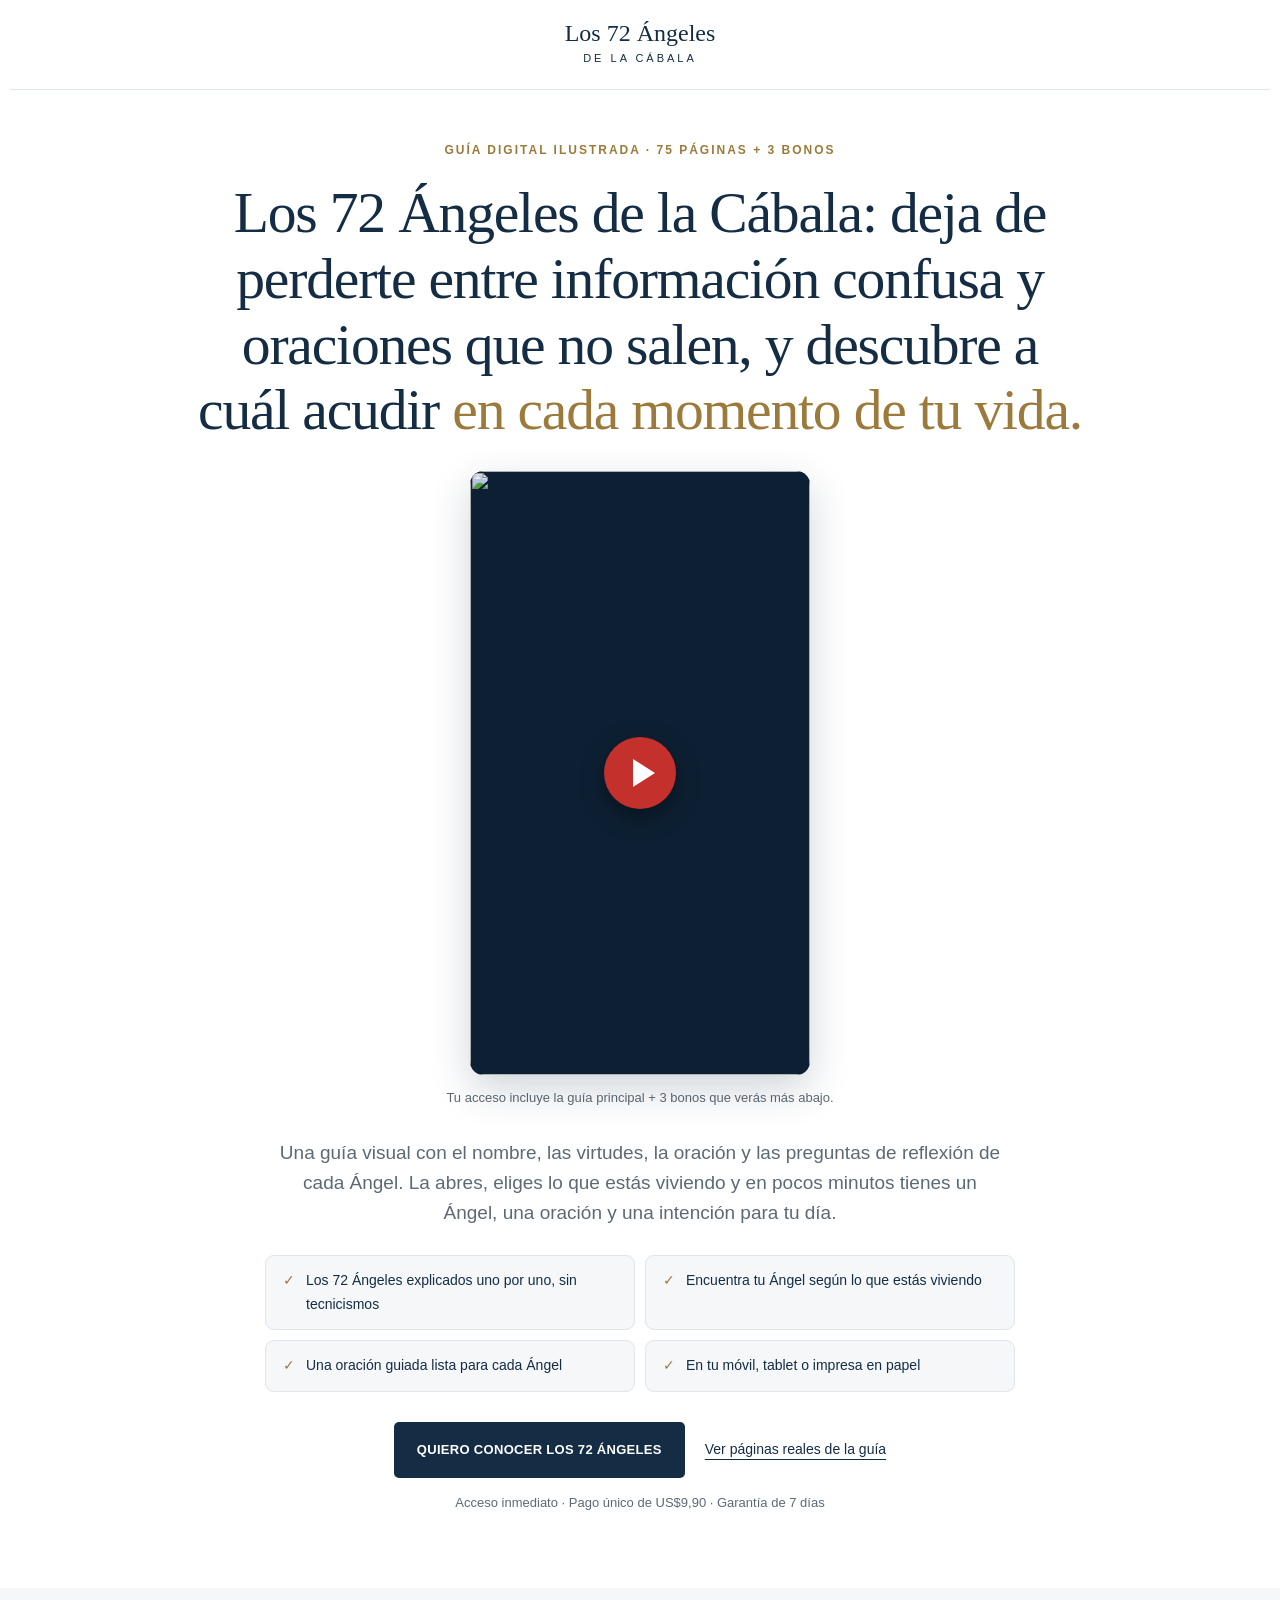
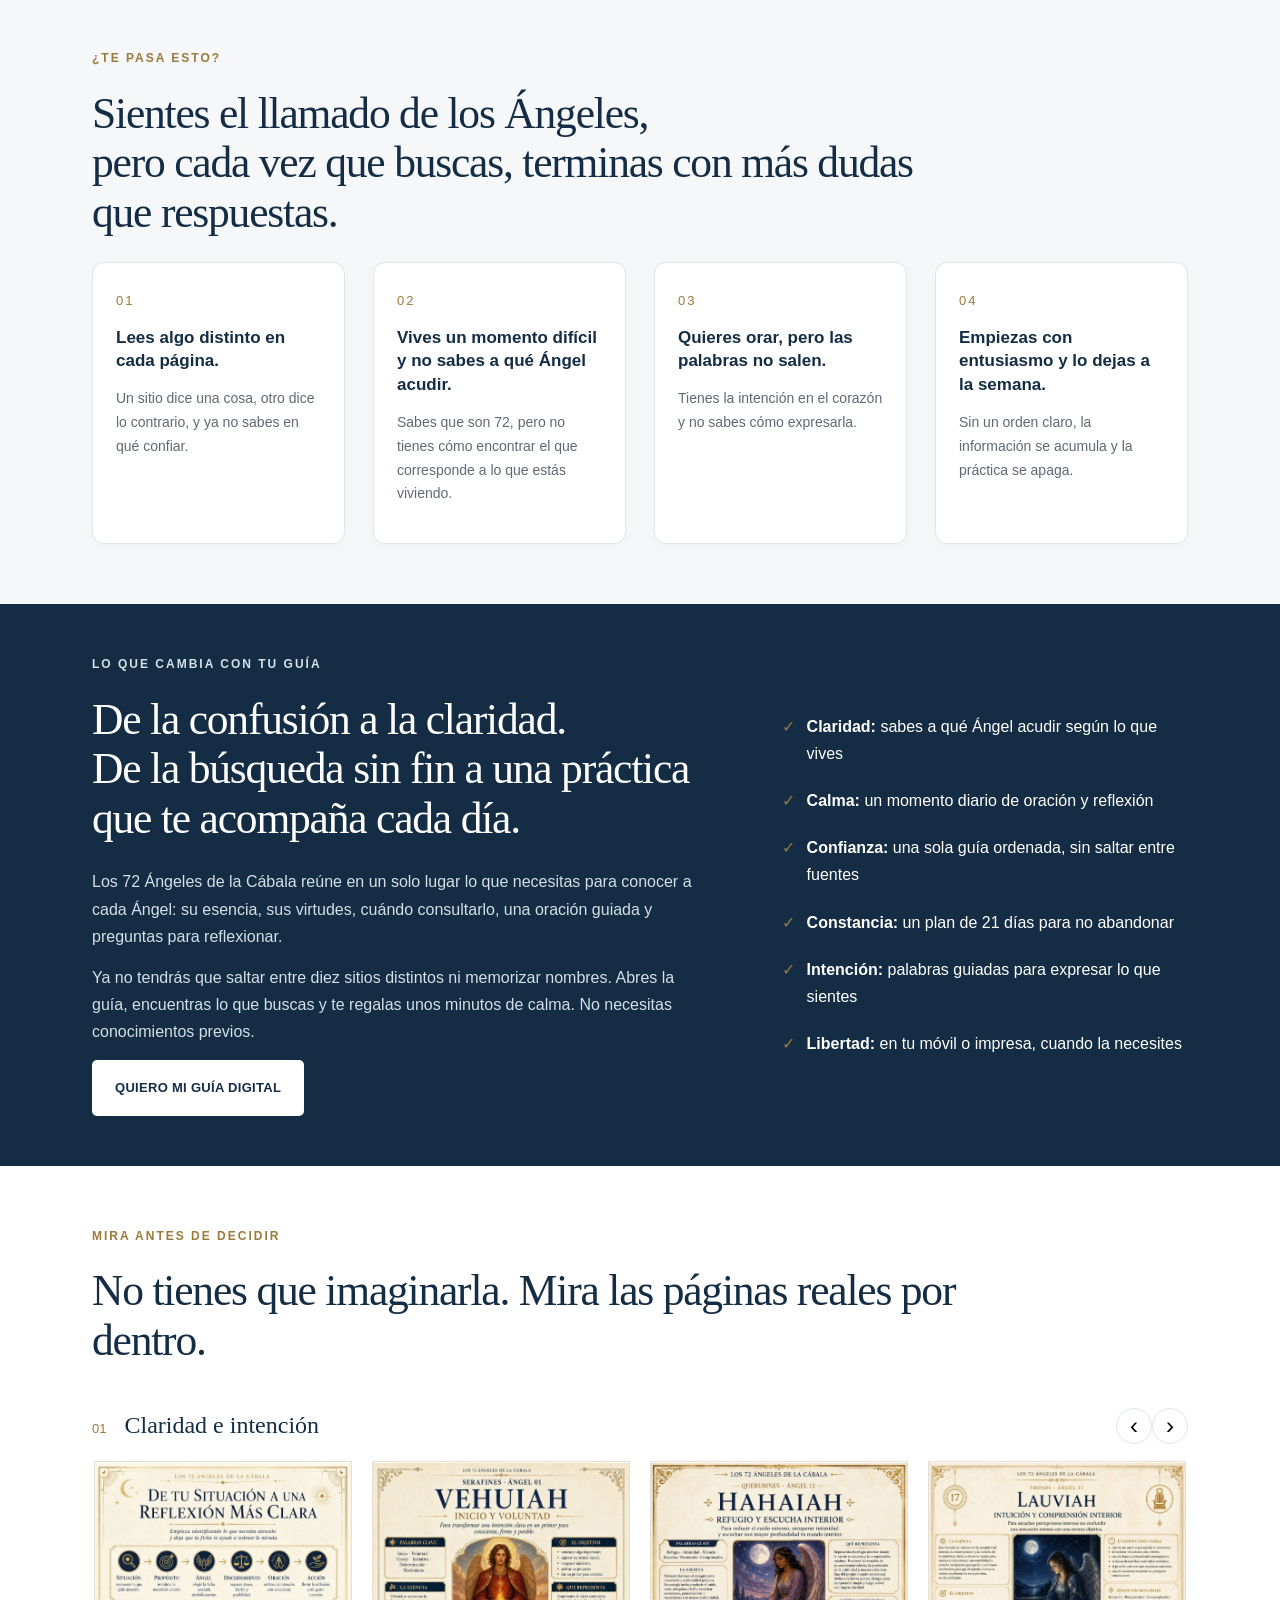
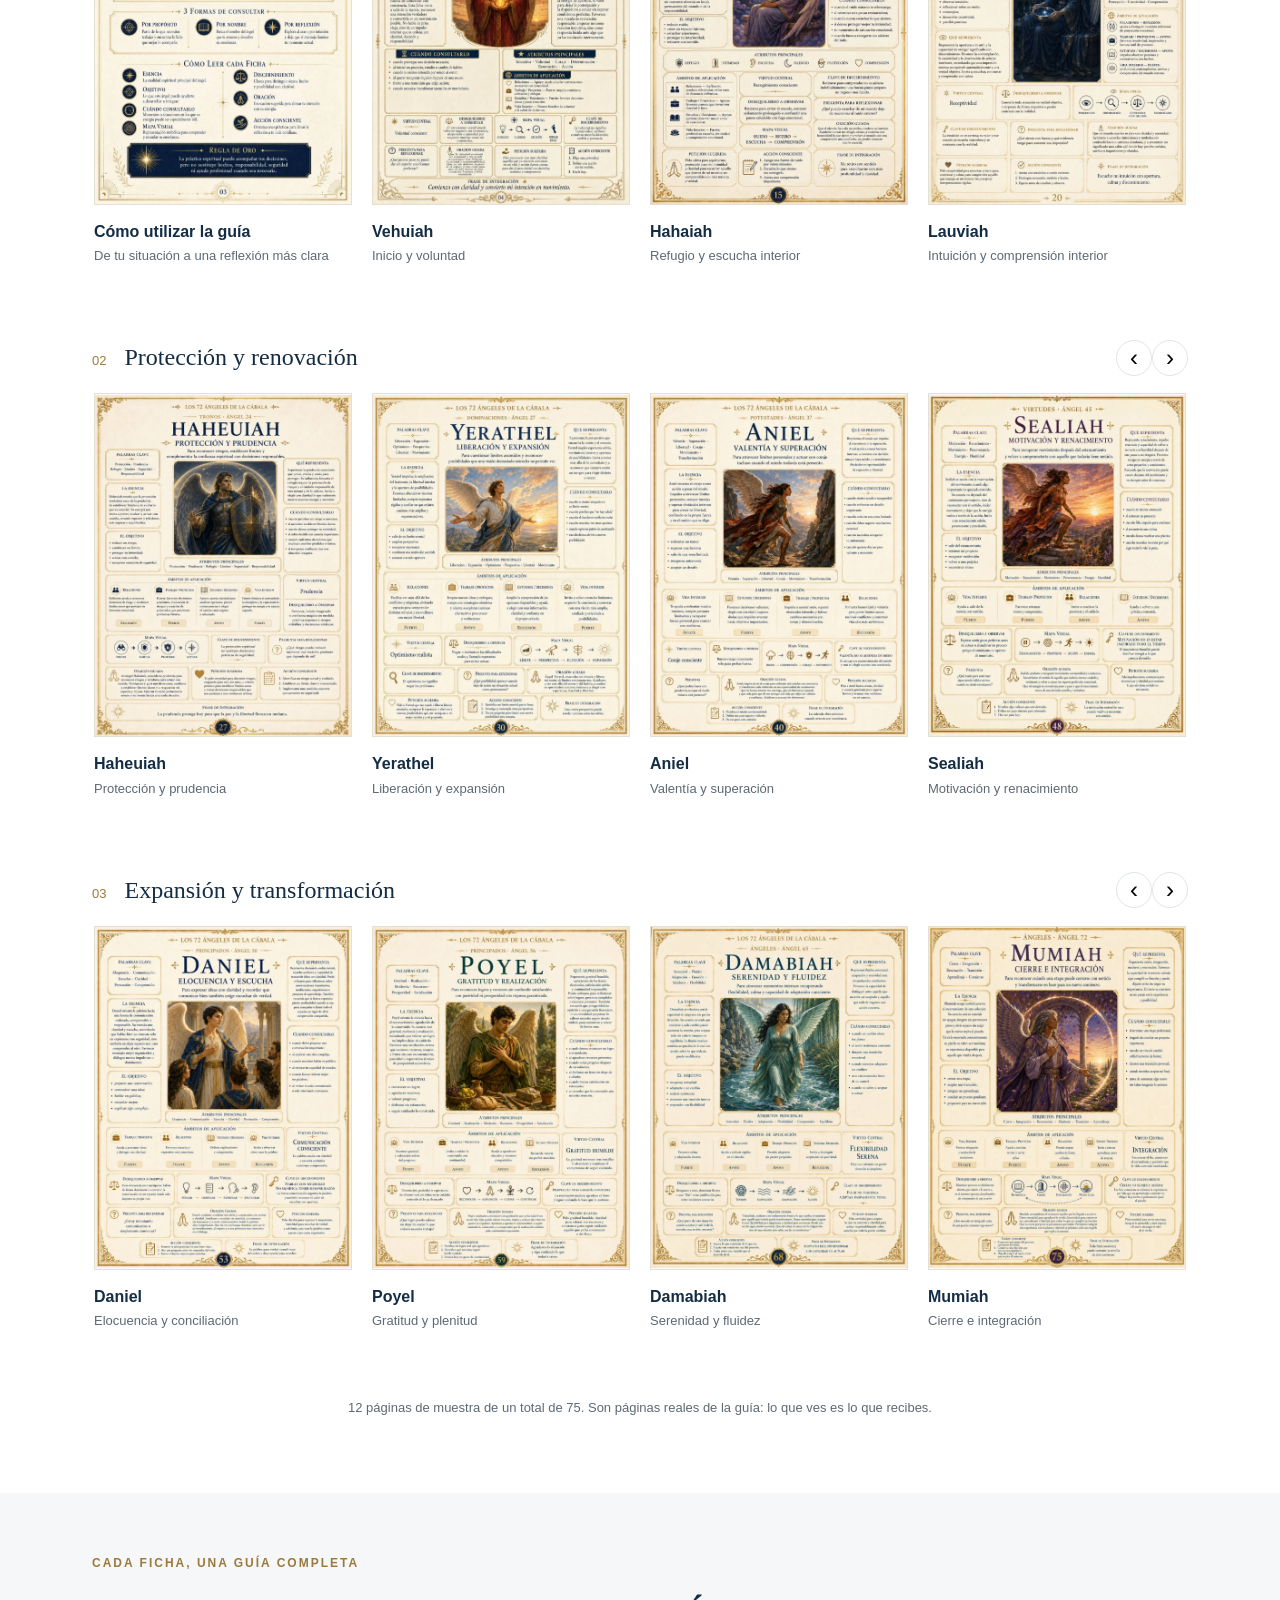
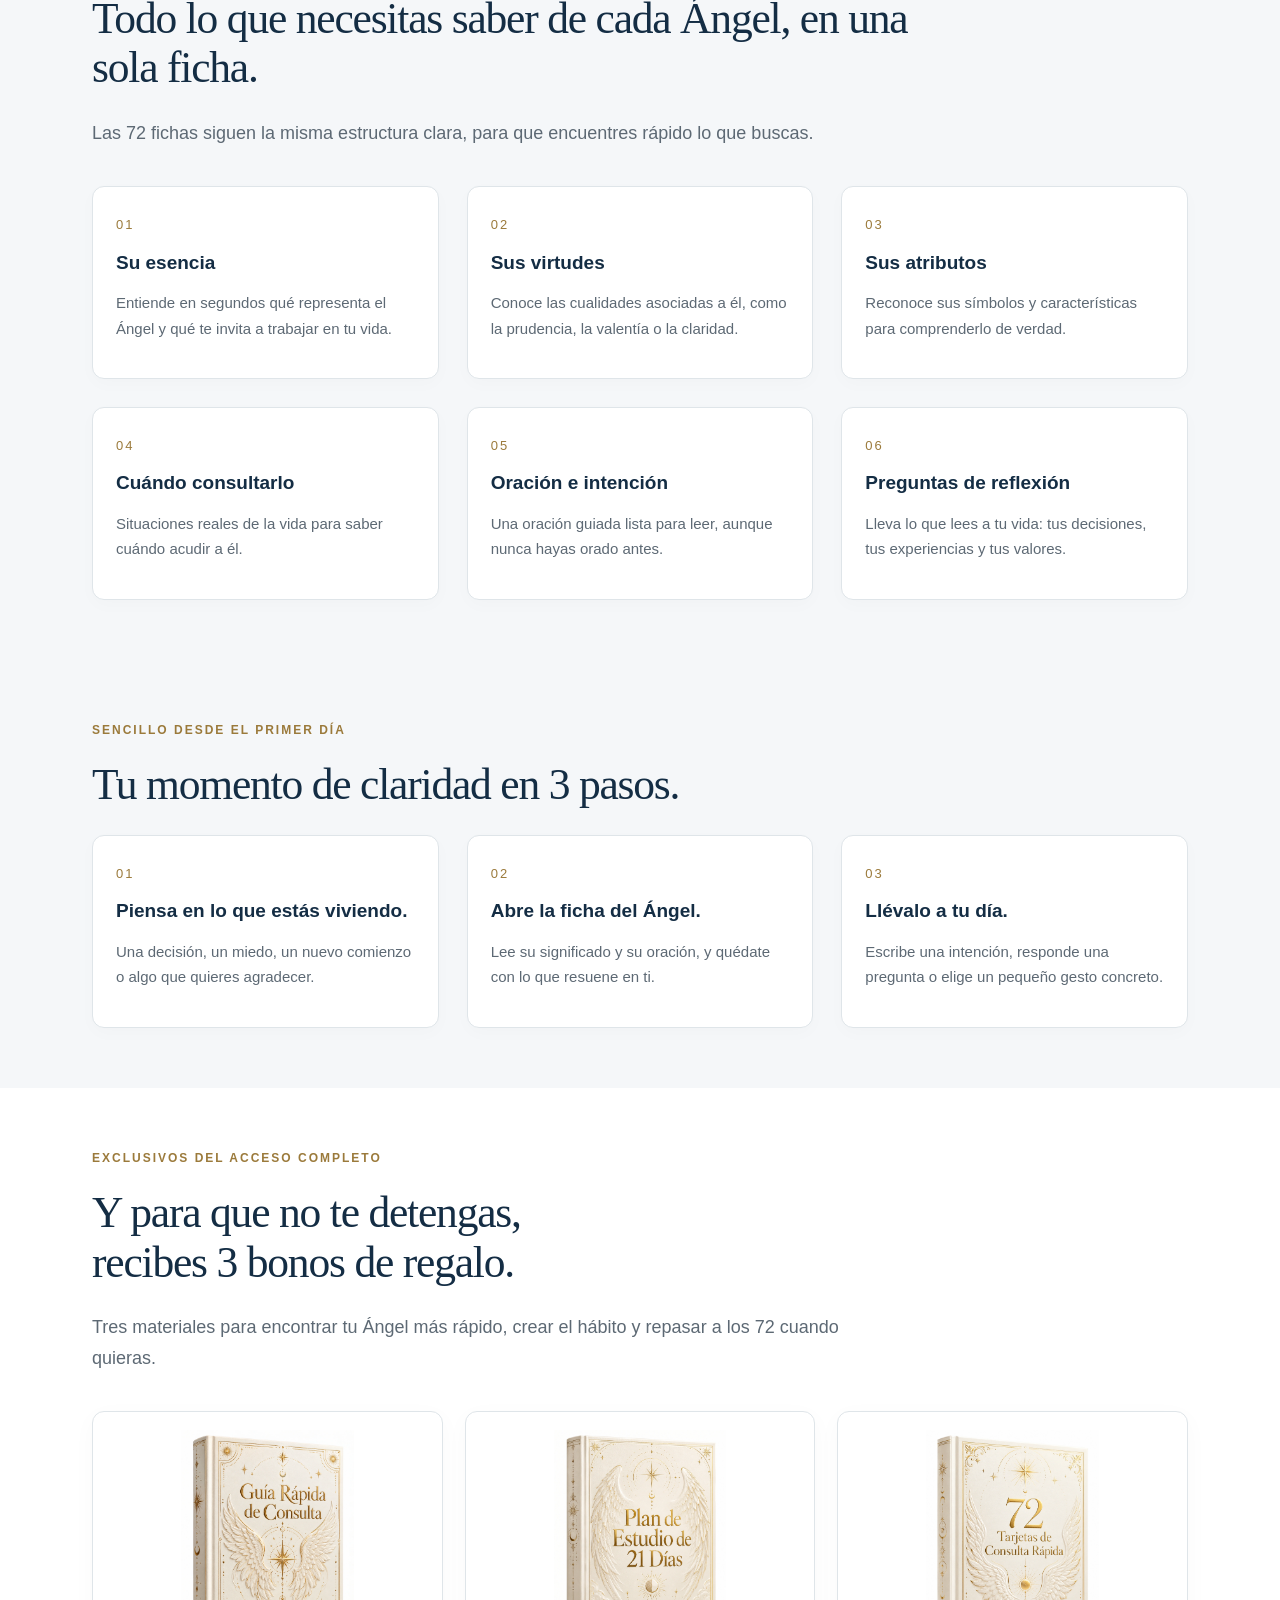
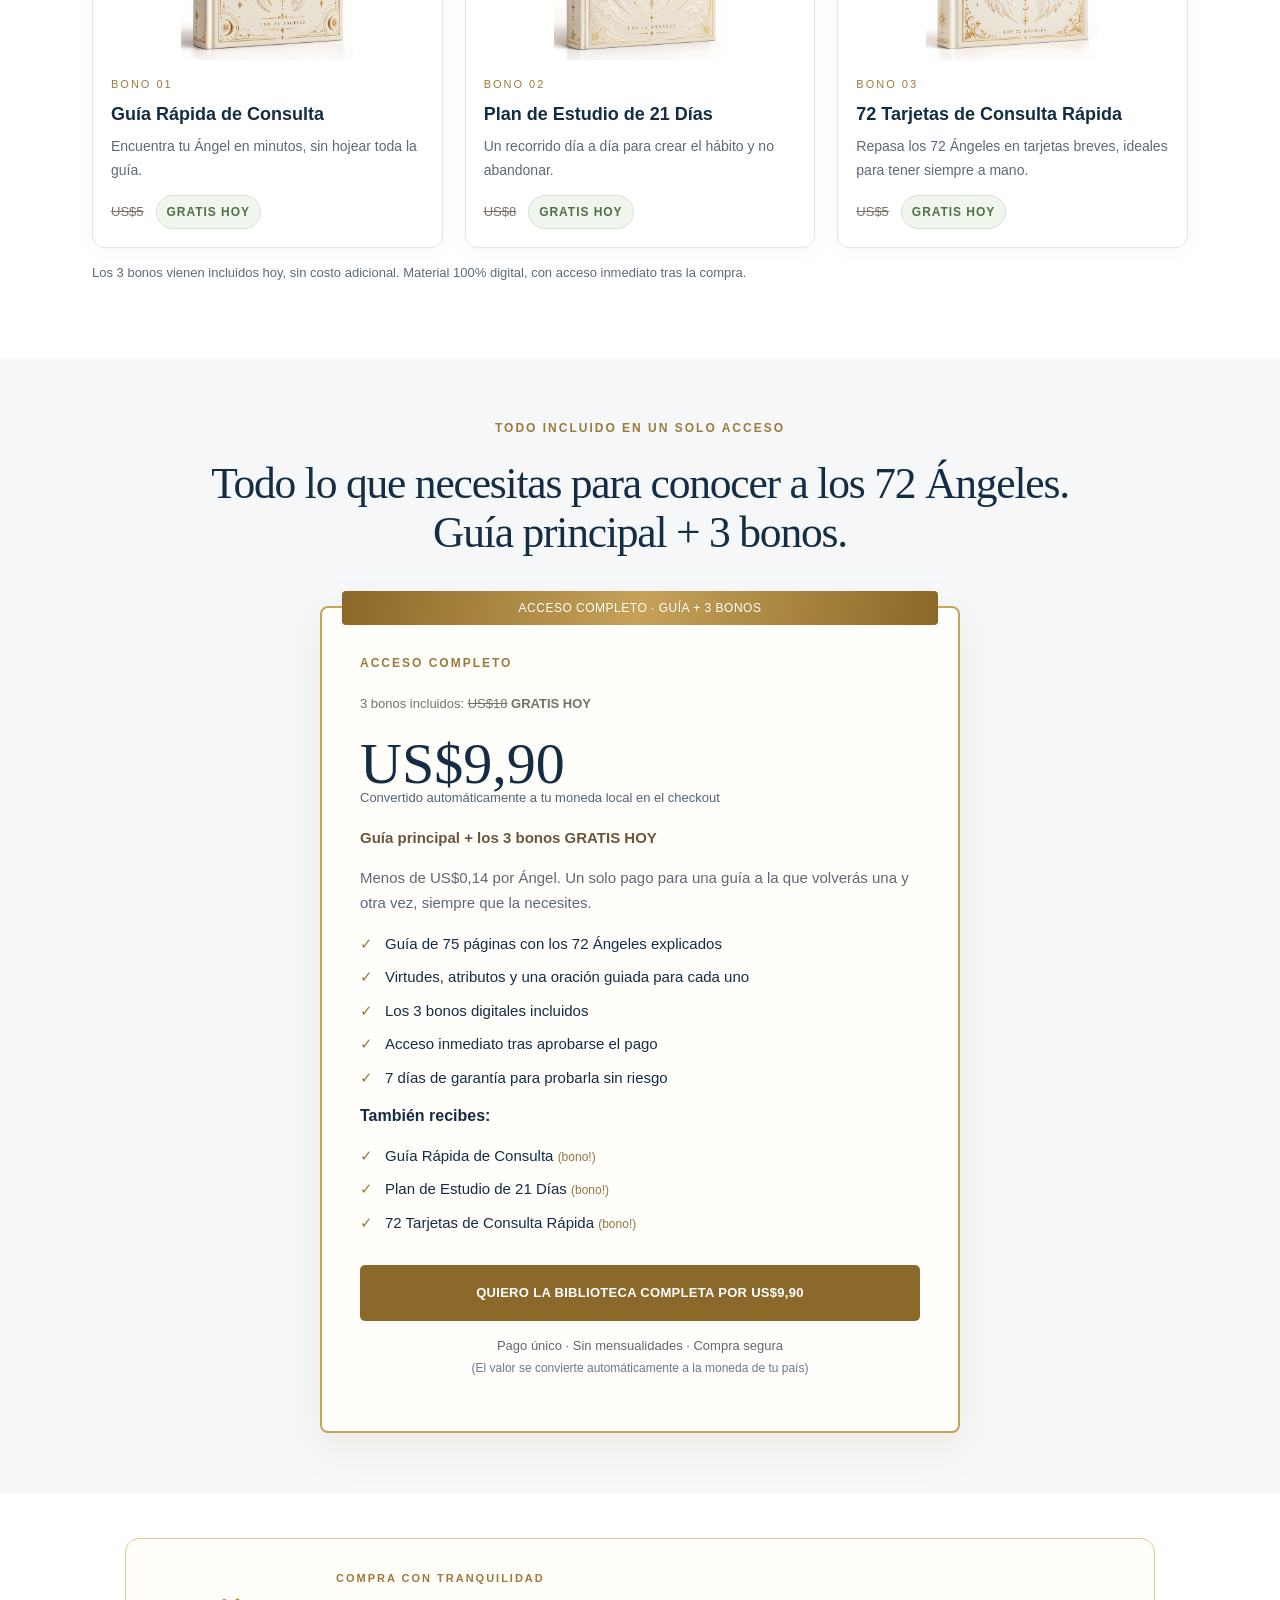
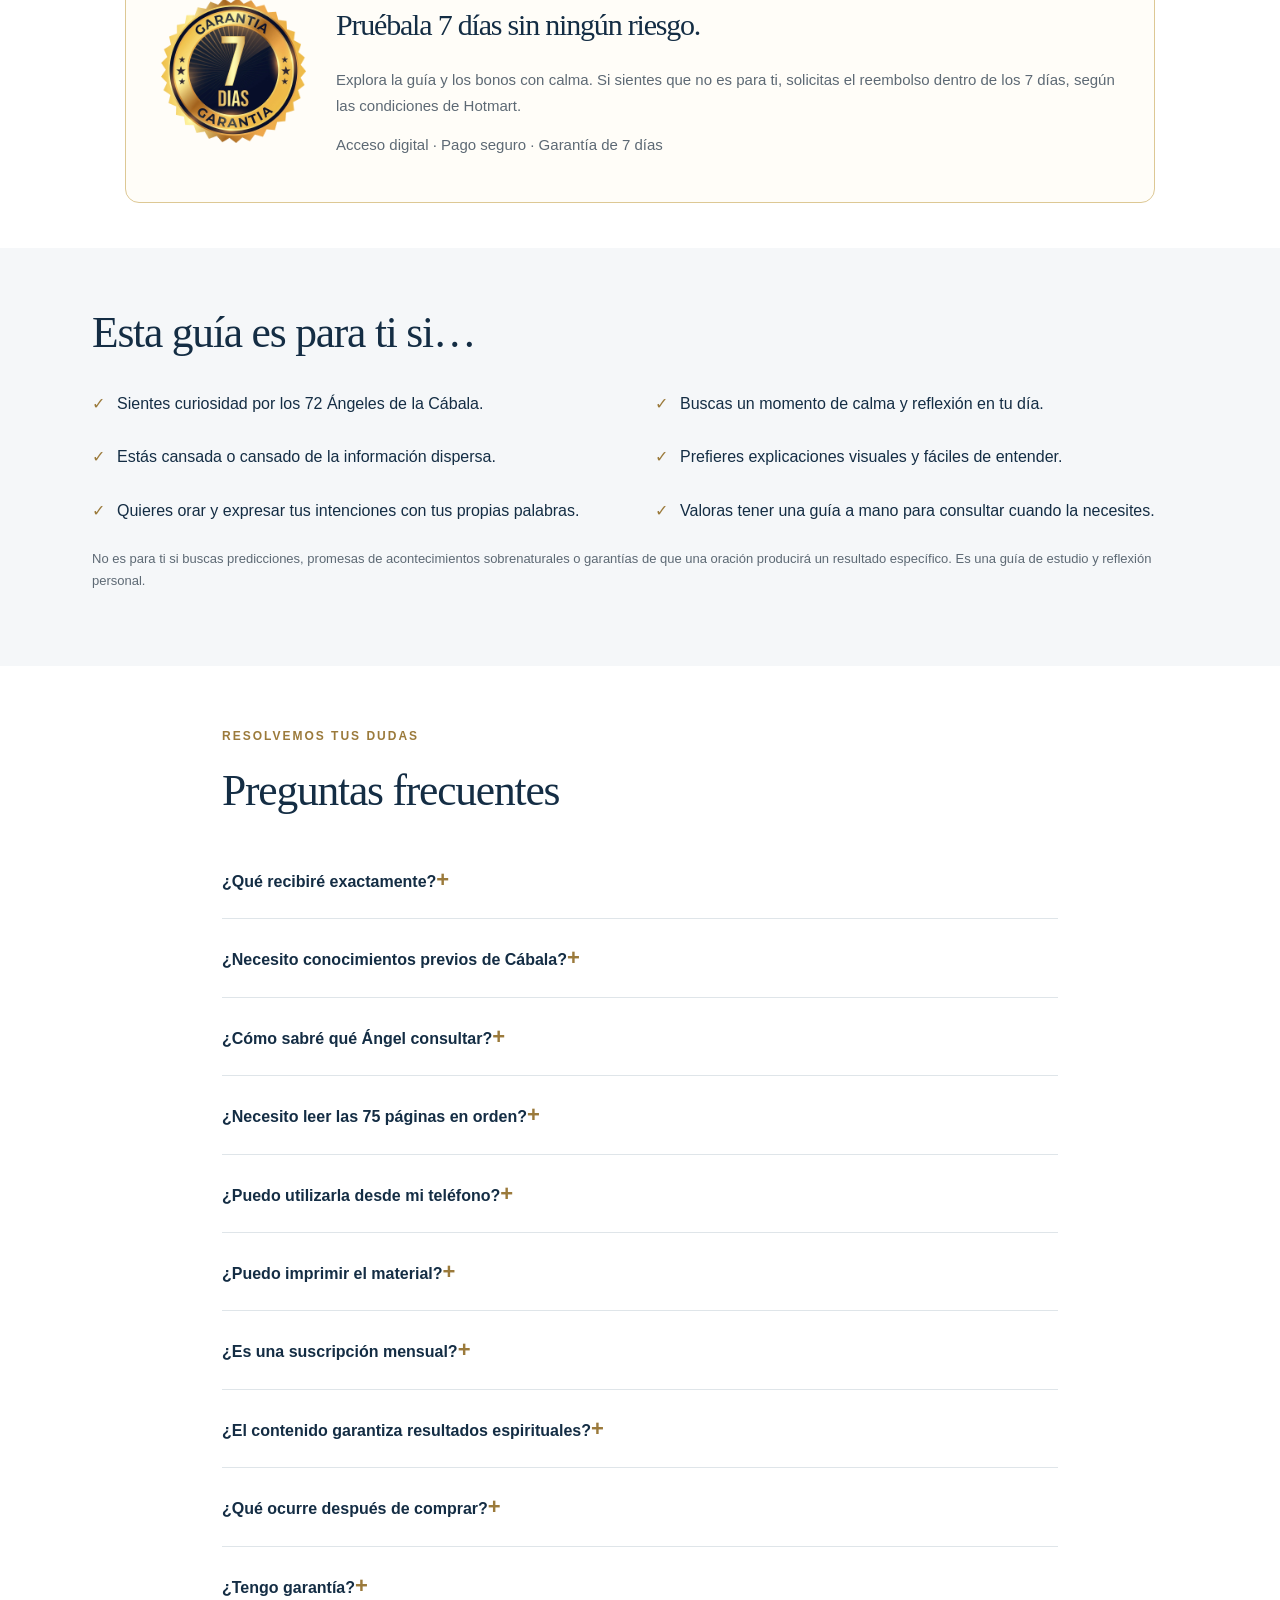
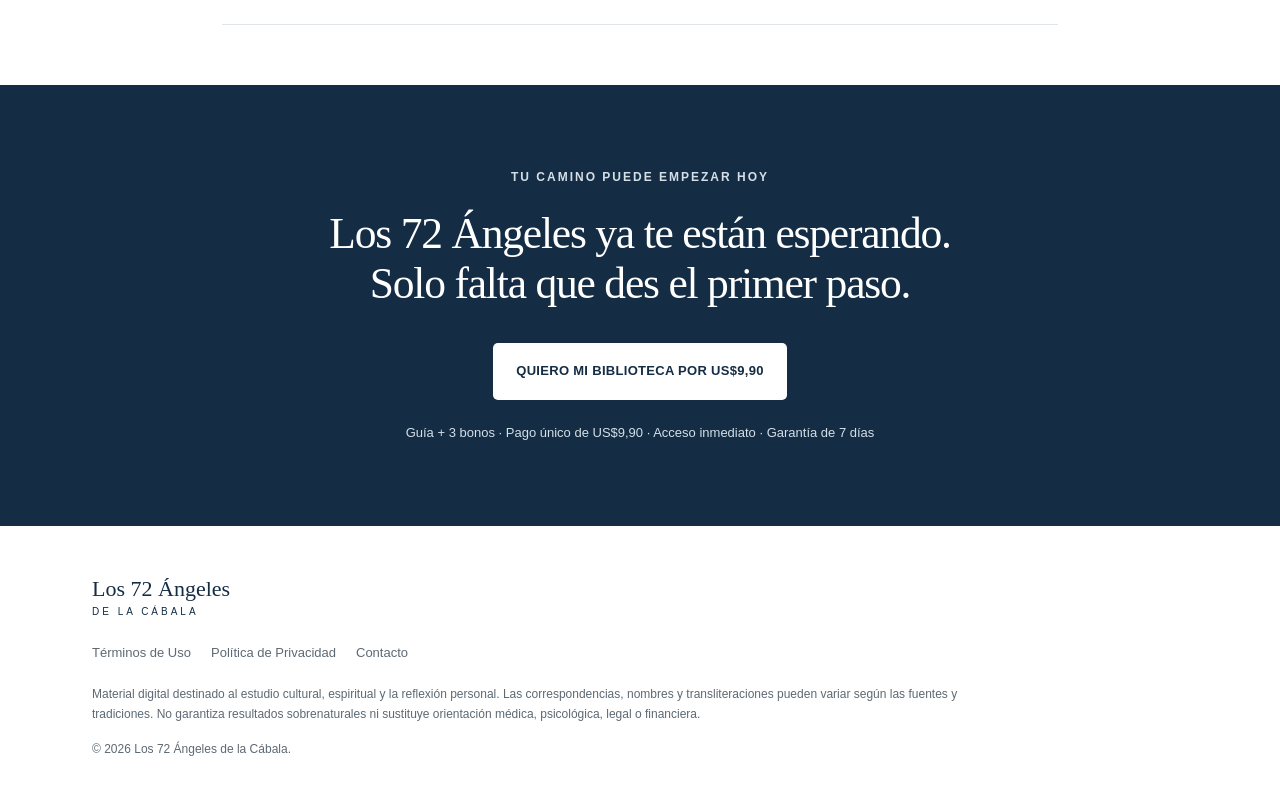
==== commit 04eb1a2a: "VSL: carrega ao tocar e trava o endereço do player (evita reinícios e tela preta) Co-Authored-By: Cl" ====
--- a/index.html
+++ b/index.html
@@ -1 +1 @@
-<!doctype html> <html lang="es"> <head> <meta charset="utf-8"><link rel="preconnect" href="https://connect.facebook.net"><link rel="dns-prefetch" href="https://www.facebook.com"><link rel="preconnect" href="https://cdn.utmify.com.br"> <meta name="viewport" content="width=device-width,initial-scale=1"> <title>Los 72 Ángeles de la Cábala · Guía digital ilustrada</title> <meta name="description" content="Conoce a los 72 Ángeles de la Cábala y descubre a cuál acudir en cada momento de tu vida. Guía ilustrada de 75 páginas + 3 bonos por US$9,90."> <meta property="og:title" content="Los 72 Ángeles de la Cábala · Guía digital ilustrada"> <meta property="og:description" content="Conoce a los 72 Ángeles de la Cábala y descubre a cuál acudir en cada momento de tu vida. Guía ilustrada de 75 páginas + 3 bonos por US$9,90."> <meta property="og:image" content="assets/mockup-front.webp"> <meta property="og:type" content="website"> <meta name="twitter:card" content="summary_large_image"> <link rel="icon" href="favicon.svg"> <style>:root{--ink:#142d44;--muted:#5d6974;--gold:#9b7a3b;--soft:#f5f7f9;--line:#dfe5e9}*{box-sizing:border-box}html{scroll-behavior:smooth;scroll-padding-top:30px}body{margin:0;font:16px/1.7 Arial,sans-serif;color:var(--ink);background:#fff}a{color:inherit;text-decoration:none}button{font:inherit;cursor:pointer}header{max-width:1260px;padding:25px 32px;margin:auto;display:flex;justify-content:space-between;align-items:center;border-bottom:1px solid var(--line)}.brand{font:22px Georgia,serif;display:block}.brand span{display:block;font:10px/2 Arial,sans-serif;letter-spacing:3px}nav{display:flex;gap:30px;font-size:14px}.wrap{max-width:1160px;margin:auto;padding:85px 32px}.hero{max-width:1260px;display:grid;grid-template-columns:1.25fr .85fr;gap:80px;align-items:center;padding-top:65px;padding-bottom:85px}.eyebrow{font-size:12px;letter-spacing:2px;font-weight:700;color:var(--gold);margin:0 0 20px}h1,h2{font-family:Georgia,serif;font-weight:400;letter-spacing:-1.2px;line-height:1.14;margin:0 0 25px}h1{font-size:clamp(36px,4.1vw,58px)}h1 em{color:var(--gold);font-style:normal}h2{font-size:clamp(31px,3.4vw,44px);max-width:880px}h3{font-size:19px;line-height:1.4;margin:12px 0}p{color:var(--muted);margin:14px 0}.lead{font-size:19px;line-height:1.6}.intro{max-width:760px;font-size:18px;margin-bottom:38px}.checks{list-style:none;padding:0}.checks li{position:relative;padding-left:25px;margin:8px 0}.checks li:before{content:'✓';color:var(--gold);position:absolute;left:0}.actions{display:flex;flex-wrap:wrap;gap:20px;align-items:center;margin-top:30px}.button{display:inline-block;border:0;border-radius:5px;background:var(--ink);color:#fff;padding:17px 23px;font-size:13px;font-weight:700;letter-spacing:.3px;text-align:center;transition:background .2s,transform .2s}.button:hover{background:#284c68;transform:translateY(-2px)}.textlink{font-size:14px;text-decoration:underline;text-underline-offset:5px}.meta{font-size:13px;color:var(--muted)}.hero-art{position:relative;padding:20px 20px 60px;background:#f1f4f6;border-radius:6px}.hero-art img{display:block;width:100%;box-shadow:0 20px 50px #142d4422}.art-note{position:absolute;bottom:5px;left:0;right:0;text-align:center;padding:12px;background:#fff;box-shadow:0 6px 20px #142d4410}.art-note b,.art-note span{display:block}.art-note span{font-size:13px;color:var(--muted)}.soft{background:var(--soft)}.grid{display:grid;gap:28px}.four{grid-template-columns:repeat(4,1fr)}.three{grid-template-columns:repeat(3,1fr)}.two{grid-template-columns:repeat(2,1fr)}article p{font-size:15px}.num{font-size:13px;letter-spacing:2px;color:var(--gold)}.statement{font-family:Georgia,serif;font-size:27px;line-height:1.5;text-align:center;color:var(--ink);margin:55px 0 0}.statement.small{font-size:23px}.compare article{padding:30px;border:1px solid var(--line);border-radius:6px}.compare ul{padding-left:20px;color:var(--muted)}.compare li{margin:10px 0}.compare .checks{padding-left:0}.positive{background:#f3f7fa}.navy{background:var(--ink);color:#fff}.navy p{color:#d4dfe7}.navy h2{color:#fff}.product{display:grid;grid-template-columns:1.5fr 1fr;gap:80px;align-items:center}.product .checks li{margin:20px 0}.light{background:#fff;color:var(--ink)}.light:hover{background:#edf2f5}.collection{margin:35px 0 45px}.collection-head{display:flex;justify-content:space-between;align-items:center}.collection-head h3{font:24px Georgia,serif}.collection-head h3 span{font:13px Arial;margin-right:12px;color:var(--gold)}.collection-head button{width:36px;height:36px;border:1px solid var(--line);background:#fff;border-radius:50%;font-size:24px;line-height:1}.carousel{display:flex;gap:20px;overflow-x:auto;scroll-snap-type:x mandatory;padding:10px 2px 20px;scrollbar-width:thin;scrollbar-color:#b8c4cc transparent;cursor:grab}.sample{background:0 0;border:none;text-align:left;flex:0 0 calc((100% - 60px)/ 4);padding:0;color:var(--ink);scroll-snap-align:start;min-width:0}.sample img{width:100%;display:block;aspect-ratio:3/4;object-fit:contain;background:#fafafa;border:1px solid #e5e0d6;transition:transform .2s}.sample:hover img{transform:translateY(-4px)}.sample b{display:block;margin:13px 0 0}.sample span{font-size:13px;display:block;color:var(--muted)}.center{text-align:center;margin-left:auto;margin-right:auto}.uses article{border-top:1px solid var(--line);padding-top:10px}.bonus-list article{display:flex;gap:35px;padding:22px 0;border-bottom:1px solid var(--line)}.bonus-list .num{min-width:85px;padding-top:14px}.bonus-list h3{margin:8px 0}.bonus-list p{margin:0}.pricing{max-width:950px;margin:45px auto 0;align-items:start;gap:28px}.plan{padding:38px;border:1px solid var(--line);border-radius:8px;background:#fff;position:relative}.plan.featured{border:2px solid var(--ink);padding-top:45px}.ribbon{position:absolute;top:-17px;left:20px;right:20px;background:var(--ink);color:#fff;padding:7px 12px;border-radius:4px;font-size:12px;letter-spacing:.5px;text-align:center}.price{font:58px Georgia,serif;line-height:1.2}.plan .button{width:100%;margin-top:15px}.plan .checks{font-size:15px}.plan h3{font-size:16px}.extra{padding:13px;background:#f4f6f8;border-radius:4px}.choose{max-width:850px;margin:30px auto 0;text-align:center;font-size:15px}.guarantee{display:flex;gap:40px;align-items:center;max-width:1030px}.guarantee h2{font-size:34px}.seal{flex:none;border:1px solid var(--gold);border-radius:50%;width:105px;height:105px;display:flex;flex-direction:column;align-items:center;justify-content:center;font:44px Georgia;color:var(--gold)}.seal small{font:12px Arial;letter-spacing:2px}.audience{display:grid;grid-template-columns:1fr 1fr;gap:10px 30px}.faq{max-width:900px}details{border-bottom:1px solid var(--line);padding:20px 0}summary{cursor:pointer;font-weight:600;list-style:none;display:flex;justify-content:space-between;gap:20px}summary:after{content:'+';color:var(--gold);font-size:22px}details[open] summary:after{content:'−'}details p{padding-right:30px}.closing{text-align:center}.closing h2{margin-left:auto;margin-right:auto}.closing p{max-width:700px;margin:22px auto}.closing .button{margin-top:10px}footer.wrap{padding-top:50px;padding-bottom:35px}footer p{font-size:12px;max-width:900px}.footer-links{display:flex;gap:20px;margin:20px 0}.footer-links button{border:0;background:0 0;padding:0;font-size:13px;color:var(--muted)}dialog{border:0;border-radius:8px;padding:35px;max-width:600px;width:calc(100% - 32px);color:var(--ink)}dialog::backdrop{background:#071d30ce}#viewer{width:auto;max-width:95vw;padding:38px 12px 12px;background:#fff}#viewer img{max-width:88vw;max-height:83vh;display:block}.close{position:absolute;right:10px;top:5px;background:0 0;border:0;font-size:28px;color:var(--ink)}:focus-visible{outline:3px solid var(--gold);outline-offset:4px}@media(max-width:900px){.hero{gap:35px;grid-template-columns:1.2fr .8fr}.four{grid-template-columns:repeat(2,1fr)}.product{gap:35px}.sample{flex-basis:calc((100% - 40px)/ 3)}}@media(max-width:650px){header{padding:20px}.brand{font-size:18px}nav{gap:12px;font-size:12px}.wrap{padding:55px 22px}.hero{display:flex;flex-direction:column;padding-top:40px;gap:40px}.hero-art{width:85%;max-width:340px}.hero h1{font-size:39px}.eyebrow{font-size:11px;letter-spacing:1.5px}.lead{font-size:17px}.audience,.four,.product,.three,.two{grid-template-columns:1fr}.four{gap:20px}.three{gap:25px}.actions{display:block}.actions .button{width:100%;margin-bottom:17px}.textlink{display:block;text-align:center}.product{display:grid}.sample{flex-basis:72%}.collection-head h3{font-size:20px}.collection-head button{width:30px;height:30px}.plan{padding:28px}.plan.featured{margin-top:20px;padding:38px 28px 28px}.guarantee{display:block}.seal{margin-bottom:25px}.bonus-list article{gap:15px}.bonus-list .num{min-width:65px;font-size:11px}.statement{font-size:24px}.footer-links{gap:15px}.closing h2{font-size:34px}}@media(prefers-reduced-motion:reduce){html{scroll-behavior:auto}*{transition:none!important}}header{justify-content:center;text-align:center;padding:20px 24px}header .brand{font-size:24px}header .brand span{font-size:11px}.hero{display:block;max-width:980px;text-align:center;padding-top:55px;padding-bottom:60px}.hero h1{max-width:920px;margin:0 auto 24px;font-size:clamp(36px,4.5vw,58px);text-wrap:balance}.hero .eyebrow{text-align:center}.hero .lead{max-width:730px;margin:0 auto 26px}.hero .checks{display:grid;grid-template-columns:1fr 1fr;gap:10px;max-width:750px;margin:25px auto;text-align:left}.hero .checks li{background:var(--soft);border:1px solid var(--line);border-radius:9px;padding:13px 16px 13px 40px;margin:0;font-size:14px}.hero .checks li:before{left:17px;top:13px}.hero .actions{justify-content:center}.wrap{padding-top:60px;padding-bottom:60px}.hero.wrap{padding-top:50px}.four article,.three article{border:1px solid var(--line);border-radius:12px;background:#fff;padding:23px;box-shadow:0 5px 18px #142d4405}.four article h3{font-size:17px}.four article p{font-size:14px}.bonus-list{display:grid;grid-template-columns:repeat(3,1fr);gap:22px}.bonus-list article{display:flex;flex-direction:column;gap:0;border:1px solid var(--line);border-radius:12px;padding:18px;background:#fff;box-shadow:0 6px 24px #142d4407}.bonus-list article img{width:100%;height:230px;object-fit:contain;margin-bottom:15px}.bonus-list .num{padding:0;font-size:11px}.bonus-list article h3{font-size:18px}.bonus-list article p{font-size:14px}.plan.featured{border:3px solid #b38a3a;box-shadow:0 0 0 5px #caa65714,0 12px 32px #93702b12;background:linear-gradient(150deg,#fffdf7,#fff 60%)}.featured .ribbon{background:linear-gradient(100deg,#8c6828,#c5a258,#8c6828)}.featured .button{background:#8b692b}.featured .button:hover{background:#735321}.guarantee{border:1px solid #ddc894;border-radius:14px;margin-top:45px;margin-bottom:45px;padding:30px 35px;background:#fffdf8;gap:30px}.guarantee-image{width:145px;height:145px;object-fit:contain;border-radius:8px;flex:none}.guarantee h2{font-size:30px}.guarantee p{font-size:15px}.guarantee .eyebrow{font-size:11px}.product{padding-top:50px;padding-bottom:50px}.closing .wrap{padding-top:60px;padding-bottom:60px}@media(max-width:900px){.bonus-list{grid-template-columns:repeat(2,1fr)}.guarantee{margin-left:22px;margin-right:22px}}@media(max-width:650px){header .brand{font-size:22px}.hero.wrap{padding-top:35px}.hero h1{font-size:37px;line-height:1.17}.hero .checks{grid-template-columns:1fr}.hero .actions .button{width:100%}.bonus-list{grid-template-columns:1fr 1fr;gap:12px}.bonus-list article{padding:12px}.bonus-list article img{height:160px}.bonus-list article h3{font-size:16px}.bonus-list article p{font-size:13px}.guarantee{display:flex;flex-direction:column;text-align:center;padding:28px 20px;gap:15px}.guarantee-image{width:130px;height:130px}.guarantee h2{font-size:29px}.wrap{padding-top:45px;padding-bottom:45px}.plan.featured{padding-top:42px}}.hero-mockup{display:block;width:100%;max-width:580px;height:auto;margin:30px auto 12px;border-radius:12px;box-shadow:0 12px 35px #142d441a}.mockup-caption{margin:0 auto 28px}@media(max-width:650px){.hero-mockup{margin-top:24px;border-radius:8px}.mockup-caption{font-size:12px}}.sample img{height:auto}.single-offer{max-width:640px;margin:48px auto 0}.single-offer .featured{border:2px solid #c6a45b;box-shadow:0 12px 40px #c6a45b26}.single-offer .button{white-space:normal}.bonus-price{display:flex;flex-wrap:wrap;gap:8px 12px;align-items:center;margin-top:12px!important}.bonus-price span,.price-reference{color:#787166;font-size:13px}.bonus-price strong{font-size:12px;letter-spacing:.08em;color:#527047;background:#f0f5ed;border:1px solid #d8e4d0;padding:6px 10px;border-radius:40px}.bonus-label{font-size:12px;color:#92753e}.included-offer{font-weight:600;color:#6a5738}.hero-mockup{background:#fff}.bonus-list article img{object-fit:contain;background:#fff;border-radius:12px}.single-offer .plan{background:#fffefb}</style> <script>!function(e,t,n,c,o,a,f){e.fbq||(o=e.fbq=function(){o.callMethod?o.callMethod.apply(o,arguments):o.queue.push(arguments)},e._fbq||(e._fbq=o),o.push=o,o.loaded=!0,o.version="2.0",o.queue=[],(a=t.createElement(n)).async=!0,a.src="https://connect.facebook.net/en_US/fbevents.js",(f=t.getElementsByTagName(n)[0]).parentNode.insertBefore(a,f))}(window,document,"script"),fbq("init","1791405689657118"),fbq("track","PageView")</script> <script src="https://cdn.utmify.com.br/scripts/pixel/pixel.js" async defer="defer"></script> <script src="https://cdn.utmify.com.br/scripts/utms/latest.js" data-utmify-prevent-xcod-sck data-utmify-prevent-subids async defer="defer"></script> <style>*,::backdrop,:after,:before{box-sizing:border-box}img,svg,video{display:block;max-width:100%;height:auto}ol,ul{list-style:none}summary{display:list-item}summary::-webkit-details-marker{display:none}.vsl{position:relative;width:100%;max-width:340px;aspect-ratio:9/16;margin:28px auto 12px;border-radius:14px;overflow:hidden;box-shadow:0 14px 40px #142d4433;background:#0d2033}.vsl iframe{position:absolute;inset:0;width:100%;height:100%;border:0}</style> </head> <body> <noscript><img height="1" width="1" style="display:none" alt="" src="https://www.facebook.com/tr?id=1791405689657118&ev=PageView&noscript=1"></noscript> <div id="root"><div> <header><a class="brand" href="#">Los 72 Ángeles <span>DE LA CÁBALA</span></a></header> <main> <section class="hero wrap"><div> <p class="eyebrow">GUÍA DIGITAL ILUSTRADA · 75 PÁGINAS + 3 BONOS</p> <h1>Los 72 Ángeles de la Cábala: deja de perderte entre información confusa y oraciones que no salen, y descubre a cuál acudir <em>en cada momento de tu vida.</em></h1> <div class="vsl"><iframe src="https://www.youtube-nocookie.com/embed/KcA06h6nE8U?rel=0&amp;modestbranding=1&amp;playsinline=1" title="Los 72 Ángeles de la Cábala" allow="accelerometer; autoplay; clipboard-write; encrypted-media; gyroscope; picture-in-picture; web-share" allowfullscreen referrerpolicy="strict-origin-when-cross-origin"></iframe></div> <p class="meta mockup-caption">Tu acceso incluye la guía principal + 3 bonos que verás más abajo.</p> <p class="lead">Una guía visual con el nombre, las virtudes, la oración y las preguntas de reflexión de cada Ángel. La abres, eliges lo que estás viviendo y en pocos minutos tienes un Ángel, una oración y una intención para tu día.</p> <ul class="checks"><li>Los 72 Ángeles explicados uno por uno, sin tecnicismos</li><li>Encuentra tu Ángel según lo que estás viviendo</li><li>Una oración guiada lista para cada Ángel</li><li>En tu móvil, tablet o impresa en papel</li></ul> <div class="actions"><a class="button" href="#muestras">QUIERO CONOCER LOS 72 ÁNGELES</a><a class="textlink" href="#muestras">Ver páginas reales de la guía</a></div> <p class="meta">Acceso inmediato · Pago único de US$9,90 · Garantía de 7 días</p> </div></section> <section class="soft"><div class="wrap"> <p class="eyebrow">¿TE PASA ESTO?</p> <h2>Sientes el llamado de los Ángeles,<br>pero cada vez que buscas, terminas con más dudas que respuestas.</h2> <div class="grid four"> <article><span class="num">01</span><h3>Lees algo distinto en cada página.</h3><p>Un sitio dice una cosa, otro dice lo contrario, y ya no sabes en qué confiar.</p></article> <article><span class="num">02</span><h3>Vives un momento difícil y no sabes a qué Ángel acudir.</h3><p>Sabes que son 72, pero no tienes cómo encontrar el que corresponde a lo que estás viviendo.</p></article> <article><span class="num">03</span><h3>Quieres orar, pero las palabras no salen.</h3><p>Tienes la intención en el corazón y no sabes cómo expresarla.</p></article> <article><span class="num">04</span><h3>Empiezas con entusiasmo y lo dejas a la semana.</h3><p>Sin un orden claro, la información se acumula y la práctica se apaga.</p></article> </div></div></section> <section class="navy"><div class="wrap product"><div> <p class="eyebrow">LO QUE CAMBIA CON TU GUÍA</p> <h2>De la confusión a la claridad.<br>De la búsqueda sin fin a una práctica que te acompaña cada día.</h2> <p>Los 72 Ángeles de la Cábala reúne en un solo lugar lo que necesitas para conocer a cada Ángel: su esencia, sus virtudes, cuándo consultarlo, una oración guiada y preguntas para reflexionar.</p> <p>Ya no tendrás que saltar entre diez sitios distintos ni memorizar nombres. Abres la guía, encuentras lo que buscas y te regalas unos minutos de calma. No necesitas conocimientos previos.</p> <a class="button light" href="#planes">QUIERO MI GUÍA DIGITAL</a></div> <ul class="checks"><li><b>Claridad:</b> sabes a qué Ángel acudir según lo que vives</li><li><b>Calma:</b> un momento diario de oración y reflexión</li><li><b>Confianza:</b> una sola guía ordenada, sin saltar entre fuentes</li><li><b>Constancia:</b> un plan de 21 días para no abandonar</li><li><b>Intención:</b> palabras guiadas para expresar lo que sientes</li><li><b>Libertad:</b> en tu móvil o impresa, cuando la necesites</li></ul> </div></section> <section class="wrap" id="muestras"> <p class="eyebrow">MIRA ANTES DE DECIDIR</p> <h2>No tienes que imaginarla. Mira las páginas reales por dentro.</h2> <div class="collection"><div class="collection-head"><h3><span>01</span> Claridad e intención</h3><div><button aria-label="Muestras anteriores" class="previous">‹</button><button aria-label="Muestras siguientes" class="next">›</button></div></div> <div aria-label="Claridad e intención" class="carousel" tabindex="0"> <button aria-label="Ampliar Cómo utilizar la guía" class="sample" data-image="assets/sample-01.webp" data-title="Cómo utilizar la guía"><img loading="lazy" alt="Página real: Cómo utilizar la guía" decoding="async" height="1500" width="1125" src="assets/sample-01.webp"><b>Cómo utilizar la guía</b><span>De tu situación a una reflexión más clara</span></button> <button aria-label="Ampliar Vehuiah" class="sample" data-image="assets/sample-02.webp" data-title="Vehuiah"><img loading="lazy" alt="Página real: Vehuiah" decoding="async" height="1500" width="1125" src="assets/sample-02.webp"><b>Vehuiah</b><span>Inicio y voluntad</span></button> <button aria-label="Ampliar Hahaiah" class="sample" data-image="assets/sample-03.webp" data-title="Hahaiah"><img loading="lazy" alt="Página real: Hahaiah" decoding="async" height="1500" width="1125" src="assets/sample-03.webp"><b>Hahaiah</b><span>Refugio y escucha interior</span></button> <button aria-label="Ampliar Lauviah" class="sample" data-image="assets/sample-04.webp" data-title="Lauviah"><img loading="lazy" alt="Página real: Lauviah" decoding="async" height="1500" width="1125" src="assets/sample-04.webp"><b>Lauviah</b><span>Intuición y comprensión interior</span></button> </div></div> <div class="collection"><div class="collection-head"><h3><span>02</span> Protección y renovación</h3><div><button aria-label="Muestras anteriores" class="previous">‹</button><button aria-label="Muestras siguientes" class="next">›</button></div></div> <div aria-label="Protección y renovación" class="carousel" tabindex="0"> <button aria-label="Ampliar Haheuiah" class="sample" data-image="assets/sample-05.webp" data-title="Haheuiah"><img loading="lazy" alt="Página real: Haheuiah" decoding="async" height="1500" width="1125" src="assets/sample-05.webp"><b>Haheuiah</b><span>Protección y prudencia</span></button> <button aria-label="Ampliar Yerathel" class="sample" data-image="assets/sample-06.webp" data-title="Yerathel"><img loading="lazy" alt="Página real: Yerathel" decoding="async" height="1500" width="1125" src="assets/sample-06.webp"><b>Yerathel</b><span>Liberación y expansión</span></button> <button aria-label="Ampliar Aniel" class="sample" data-image="assets/sample-07.webp" data-title="Aniel"><img loading="lazy" alt="Página real: Aniel" decoding="async" height="1500" width="1125" src="assets/sample-07.webp"><b>Aniel</b><span>Valentía y superación</span></button> <button aria-label="Ampliar Sealiah" class="sample" data-image="assets/sample-08.webp" data-title="Sealiah"><img loading="lazy" alt="Página real: Sealiah" decoding="async" height="1500" width="1125" src="assets/sample-08.webp"><b>Sealiah</b><span>Motivación y renacimiento</span></button> </div></div> <div class="collection"><div class="collection-head"><h3><span>03</span> Expansión y transformación</h3><div><button aria-label="Muestras anteriores" class="previous">‹</button><button aria-label="Muestras siguientes" class="next">›</button></div></div> <div aria-label="Expansión y transformación" class="carousel" tabindex="0"> <button aria-label="Ampliar Daniel" class="sample" data-image="assets/sample-09.webp" data-title="Daniel"><img loading="lazy" alt="Página real: Daniel" decoding="async" height="1500" width="1125" src="assets/sample-09.webp"><b>Daniel</b><span>Elocuencia y conciliación</span></button> <button aria-label="Ampliar Poyel" class="sample" data-image="assets/sample-10.webp" data-title="Poyel"><img loading="lazy" alt="Página real: Poyel" decoding="async" height="1500" width="1125" src="assets/sample-10.webp"><b>Poyel</b><span>Gratitud y plenitud</span></button> <button aria-label="Ampliar Damabiah" class="sample" data-image="assets/sample-11.webp" data-title="Damabiah"><img loading="lazy" alt="Página real: Damabiah" decoding="async" height="1500" width="1125" src="assets/sample-11.webp"><b>Damabiah</b><span>Serenidad y fluidez</span></button> <button aria-label="Ampliar Mumiah" class="sample" data-image="assets/sample-12.webp" data-title="Mumiah"><img loading="lazy" alt="Página real: Mumiah" decoding="async" height="1500" width="1125" src="assets/sample-12.webp"><b>Mumiah</b><span>Cierre e integración</span></button> </div></div> <p class="meta center">12 páginas de muestra de un total de 75. Son páginas reales de la guía: lo que ves es lo que recibes.</p> </section> <section class="soft"><div class="wrap"> <p class="eyebrow">CADA FICHA, UNA GUÍA COMPLETA</p> <h2>Todo lo que necesitas saber de cada Ángel, en una sola ficha.</h2> <p class="intro">Las 72 fichas siguen la misma estructura clara, para que encuentres rápido lo que buscas.</p> <div class="grid three"> <article><span class="num">01</span><h3>Su esencia</h3><p>Entiende en segundos qué representa el Ángel y qué te invita a trabajar en tu vida.</p></article> <article><span class="num">02</span><h3>Sus virtudes</h3><p>Conoce las cualidades asociadas a él, como la prudencia, la valentía o la claridad.</p></article> <article><span class="num">03</span><h3>Sus atributos</h3><p>Reconoce sus símbolos y características para comprenderlo de verdad.</p></article> <article><span class="num">04</span><h3>Cuándo consultarlo</h3><p>Situaciones reales de la vida para saber cuándo acudir a él.</p></article> <article><span class="num">05</span><h3>Oración e intención</h3><p>Una oración guiada lista para leer, aunque nunca hayas orado antes.</p></article> <article><span class="num">06</span><h3>Preguntas de reflexión</h3><p>Lleva lo que lees a tu vida: tus decisiones, tus experiencias y tus valores.</p></article> </div></div></section> <section class="soft"><div class="wrap"> <p class="eyebrow">SENCILLO DESDE EL PRIMER DÍA</p> <h2>Tu momento de claridad en 3 pasos.</h2> <div class="grid three"> <article><span class="num">01</span><h3>Piensa en lo que estás viviendo.</h3><p>Una decisión, un miedo, un nuevo comienzo o algo que quieres agradecer.</p></article> <article><span class="num">02</span><h3>Abre la ficha del Ángel.</h3><p>Lee su significado y su oración, y quédate con lo que resuene en ti.</p></article> <article><span class="num">03</span><h3>Llévalo a tu día.</h3><p>Escribe una intención, responde una pregunta o elige un pequeño gesto concreto.</p></article> </div></div></section> <section class="wrap" id="bonos"> <p class="eyebrow">EXCLUSIVOS DEL ACCESO COMPLETO</p> <h2>Y para que no te detengas,<br>recibes 3 bonos de regalo.</h2> <p class="intro">Tres materiales para encontrar tu Ángel más rápido, crear el hábito y repasar a los 72 cuando quieras.</p> <div class="bonus-list"> <article><img loading="lazy" alt="Guía Rápida de Consulta" decoding="async" height="1000" width="750" src="assets/bonus-premium-01.webp"><span class="num">BONO 01</span><div><h3>Guía Rápida de Consulta</h3><p>Encuentra tu Ángel en minutos, sin hojear toda la guía.</p><p class="bonus-price"><span><s>US$5</s></span><strong>GRATIS HOY</strong></p></div></article> <article><img loading="lazy" alt="Plan de Estudio de 21 Días" decoding="async" height="1000" width="750" src="assets/bonus-premium-06.webp"><span class="num">BONO 02</span><div><h3>Plan de Estudio de 21 Días</h3><p>Un recorrido día a día para crear el hábito y no abandonar.</p><p class="bonus-price"><span><s>US$8</s></span><strong>GRATIS HOY</strong></p></div></article> <article><img loading="lazy" alt="72 Tarjetas de Consulta Rápida" decoding="async" height="1000" width="750" src="assets/bonus-premium-07.webp"><span class="num">BONO 03</span><div><h3>72 Tarjetas de Consulta Rápida</h3><p>Repasa los 72 Ángeles en tarjetas breves, ideales para tener siempre a mano.</p><p class="bonus-price"><span><s>US$5</s></span><strong>GRATIS HOY</strong></p></div></article> </div> <p class="meta">Los 3 bonos vienen incluidos hoy, sin costo adicional. Material 100% digital, con acceso inmediato tras la compra.</p> </section> <section class="soft" id="planes"><div class="wrap"> <p class="eyebrow center">TODO INCLUIDO EN UN SOLO ACCESO</p> <h2 class="center">Todo lo que necesitas para conocer a los 72 Ángeles.<br>Guía principal + 3 bonos.</h2> <div class="pricing single-offer"><article class="plan featured"> <div class="ribbon">ACCESO COMPLETO · GUÍA + 3 BONOS</div> <p class="eyebrow">ACCESO COMPLETO</p> <p class="price-reference">3 bonos incluidos: <s>US$18</s> <strong>GRATIS HOY</strong></p> <div class="price">US$9,90</div> <p style="font-size:13px;color:#506575;margin-top:-12px;margin-bottom:16px;font-weight:500">Convertido automáticamente a tu moneda local en el checkout</p> <p class="included-offer">Guía principal + los 3 bonos GRATIS HOY</p> <p>Menos de US$0,14 por Ángel. Un solo pago para una guía a la que volverás una y otra vez, siempre que la necesites.</p> <ul class="checks"><li>Guía de 75 páginas con los 72 Ángeles explicados</li><li>Virtudes, atributos y una oración guiada para cada uno</li><li>Los 3 bonos digitales incluidos</li><li>Acceso inmediato tras aprobarse el pago</li><li>7 días de garantía para probarla sin riesgo</li></ul> <h3>También recibes:</h3> <ul class="checks"> <li>Guía Rápida de Consulta <span class="bonus-label">(bono!)</span></li> <li>Plan de Estudio de 21 Días <span class="bonus-label">(bono!)</span></li> <li>72 Tarjetas de Consulta Rápida <span class="bonus-label">(bono!)</span></li> </ul> <a class="button buy" data-plan="Completo · US$9,90" data-value="9.90" href="https://pay.hotmart.com/E108037168R">QUIERO LA BIBLIOTECA COMPLETA POR US$9,90</a> <p class="meta center">Pago único · Sin mensualidades · Compra segura<br><span style="color:#687b8c;font-size:12px">(El valor se convierte automáticamente a la moneda de tu país)</span></p> </article></div> </div></section> <section class="wrap guarantee"> <img loading="lazy" alt="Garantía de 7 días" class="guarantee-image" decoding="async" height="700" width="700" src="assets/guarantee.webp"> <div><p class="eyebrow">COMPRA CON TRANQUILIDAD</p><h2>Pruébala 7 días sin ningún riesgo.</h2><p>Explora la guía y los bonos con calma. Si sientes que no es para ti, solicitas el reembolso dentro de los 7 días, según las condiciones de Hotmart.</p><p class="meta">Acceso digital · Pago seguro · Garantía de 7 días</p></div> </section> <section class="soft"><div class="wrap"> <h2>Esta guía es para ti si…</h2> <ul class="checks audience"><li>Sientes curiosidad por los 72 Ángeles de la Cábala.</li><li>Buscas un momento de calma y reflexión en tu día.</li><li>Estás cansada o cansado de la información dispersa.</li><li>Prefieres explicaciones visuales y fáciles de entender.</li><li>Quieres orar y expresar tus intenciones con tus propias palabras.</li><li>Valoras tener una guía a mano para consultar cuando la necesites.</li></ul> <p class="meta">No es para ti si buscas predicciones, promesas de acontecimientos sobrenaturales o garantías de que una oración producirá un resultado específico. Es una guía de estudio y reflexión personal.</p> </div></section> <section class="wrap faq"> <p class="eyebrow">RESOLVEMOS TUS DUDAS</p> <h2>Preguntas frecuentes</h2> <details><summary>¿Qué recibiré exactamente?</summary><p>La guía digital de 75 páginas con las 72 fichas de los Ángeles y los 3 bonos. Todo listo para abrir en tu móvil, tablet o computadora.</p></details> <details><summary>¿Necesito conocimientos previos de Cábala?</summary><p>No. La guía está pensada para empezar desde cero, con explicaciones breves y sencillas. Si nunca estudiaste la Cábala, es un buen punto de partida.</p></details> <details><summary>¿Cómo sabré qué Ángel consultar?</summary><p>Piensa en lo que estás viviendo y búscalo por tema o virtud. La Guía Rápida de Consulta te lleva al Ángel correspondiente en minutos.</p></details> <details><summary>¿Necesito leer las 75 páginas en orden?</summary><p>No. Puedes ir directo a la ficha que necesitas o, si prefieres un recorrido ordenado, seguir el Plan de Estudio de 21 Días.</p></details> <details><summary>¿Puedo utilizarla desde mi teléfono?</summary><p>Sí. Funciona en móvil, tablet y computadora, para que la tengas contigo donde estés.</p></details> <details><summary>¿Puedo imprimir el material?</summary><p>Sí, para tu uso personal, si prefieres tener tus fichas en papel.</p></details> <details><summary>¿Es una suscripción mensual?</summary><p>No. Pagas una sola vez y el material es tuyo, sin mensualidades ni cobros ocultos.</p></details> <details><summary>¿El contenido garantiza resultados espirituales?</summary><p>No. Es un material educativo, cultural y de reflexión personal, y no promete resultados específicos.</p></details> <details><summary>¿Qué ocurre después de comprar?</summary><p>En cuanto se aprueba el pago, recibes en tu correo las instrucciones para acceder a la guía y a los 3 bonos.</p></details> <details><summary>¿Tengo garantía?</summary><p>Sí. Tienes 7 días para conocer el material. Si no es para ti, solicitas el reembolso según las condiciones de Hotmart.</p></details> </section> <section class="navy closing"><div class="wrap"> <p class="eyebrow">TU CAMINO PUEDE EMPEZAR HOY</p> <h2>Los 72 Ángeles ya te están esperando.<br>Solo falta que des el primer paso.</h2> <a class="button light" href="#planes">QUIERO MI BIBLIOTECA POR US$9,90</a> <p class="meta">Guía + 3 bonos · Pago único de US$9,90 · Acceso inmediato · Garantía de 7 días</p> </div></section> </main> <footer class="wrap"> <a class="brand" href="#">Los 72 Ángeles <span>DE LA CÁBALA</span></a> <div class="footer-links"><button type="button" data-doc="terminos">Términos de Uso</button><button type="button" data-doc="privacidad">Política de Privacidad</button><button type="button" data-doc="contacto">Contacto</button></div> <p>Material digital destinado al estudio cultural, espiritual y la reflexión personal. Las correspondencias, nombres y transliteraciones pueden variar según las fuentes y tradiciones. No garantiza resultados sobrenaturales ni sustituye orientación médica, psicológica, legal o financiera.</p> <p>© 2026 Los 72 Ángeles de la Cábala.</p> </footer> </div></div> <dialog id="viewer"><button class="close" type="button" aria-label="Cerrar">×</button><img alt=""></dialog> <dialog id="doc-terminos"><button class="close" type="button" aria-label="Cerrar">×</button><h2>Términos de Uso</h2><p>[Pega aquí tus términos de uso.]</p></dialog> <dialog id="doc-privacidad"><button class="close" type="button" aria-label="Cerrar">×</button><h2>Política de Privacidad</h2><p>[Pega aquí tu política de privacidad.]</p></dialog> <dialog id="doc-contacto"><button class="close" type="button" aria-label="Cerrar">×</button><h2>Contacto</h2><p>[Pega aquí tu correo de contacto.]</p></dialog> <script>!function(){document.querySelectorAll(".collection").forEach(function(e){var t=e.querySelector(".carousel"),c=function(e){var c=t.querySelector(".sample");t.scrollBy({left:e*((c?c.offsetWidth:t.clientWidth)+20),behavior:"smooth"})};e.querySelector(".previous").addEventListener("click",function(){c(-1)}),e.querySelector(".next").addEventListener("click",function(){c(1)})});var e=document.getElementById("viewer"),t=e.querySelector("img");document.querySelectorAll(".sample").forEach(function(c){c.addEventListener("click",function(){t.src=c.dataset.image,t.alt=c.dataset.title,e.showModal()})}),document.querySelectorAll(".footer-links button").forEach(function(e){e.addEventListener("click",function(){document.getElementById("doc-"+e.dataset.doc).showModal()})}),document.querySelectorAll("dialog").forEach(function(e){e.querySelector(".close").addEventListener("click",function(){e.close()}),e.addEventListener("click",function(t){t.target===e&&e.close()})}),document.querySelectorAll("a.buy").forEach(function(e){e.addEventListener("click",function(){try{window.fbq&&fbq("track","InitiateCheckout",{value:9.9,currency:"USD"})}catch(e){}})})}()</script> </body> </html> +<!doctype html> <html lang="es"> <head> <meta charset="utf-8"><link rel="preconnect" href="https://connect.facebook.net"><link rel="dns-prefetch" href="https://www.facebook.com"><link rel="preconnect" href="https://cdn.utmify.com.br"> <meta name="viewport" content="width=device-width,initial-scale=1"> <title>Los 72 Ángeles de la Cábala · Guía digital ilustrada</title> <meta name="description" content="Conoce a los 72 Ángeles de la Cábala y descubre a cuál acudir en cada momento de tu vida. Guía ilustrada de 75 páginas + 3 bonos por US$9,90."> <meta property="og:title" content="Los 72 Ángeles de la Cábala · Guía digital ilustrada"> <meta property="og:description" content="Conoce a los 72 Ángeles de la Cábala y descubre a cuál acudir en cada momento de tu vida. Guía ilustrada de 75 páginas + 3 bonos por US$9,90."> <meta property="og:image" content="assets/mockup-front.webp"> <meta property="og:type" content="website"> <meta name="twitter:card" content="summary_large_image"> <link rel="icon" href="favicon.svg"> <style>:root{--ink:#142d44;--muted:#5d6974;--gold:#9b7a3b;--soft:#f5f7f9;--line:#dfe5e9}*{box-sizing:border-box}html{scroll-behavior:smooth;scroll-padding-top:30px}body{margin:0;font:16px/1.7 Arial,sans-serif;color:var(--ink);background:#fff}a{color:inherit;text-decoration:none}button{font:inherit;cursor:pointer}header{max-width:1260px;padding:25px 32px;margin:auto;display:flex;justify-content:space-between;align-items:center;border-bottom:1px solid var(--line)}.brand{font:22px Georgia,serif;display:block}.brand span{display:block;font:10px/2 Arial,sans-serif;letter-spacing:3px}nav{display:flex;gap:30px;font-size:14px}.wrap{max-width:1160px;margin:auto;padding:85px 32px}.hero{max-width:1260px;display:grid;grid-template-columns:1.25fr .85fr;gap:80px;align-items:center;padding-top:65px;padding-bottom:85px}.eyebrow{font-size:12px;letter-spacing:2px;font-weight:700;color:var(--gold);margin:0 0 20px}h1,h2{font-family:Georgia,serif;font-weight:400;letter-spacing:-1.2px;line-height:1.14;margin:0 0 25px}h1{font-size:clamp(36px,4.1vw,58px)}h1 em{color:var(--gold);font-style:normal}h2{font-size:clamp(31px,3.4vw,44px);max-width:880px}h3{font-size:19px;line-height:1.4;margin:12px 0}p{color:var(--muted);margin:14px 0}.lead{font-size:19px;line-height:1.6}.intro{max-width:760px;font-size:18px;margin-bottom:38px}.checks{list-style:none;padding:0}.checks li{position:relative;padding-left:25px;margin:8px 0}.checks li:before{content:'✓';color:var(--gold);position:absolute;left:0}.actions{display:flex;flex-wrap:wrap;gap:20px;align-items:center;margin-top:30px}.button{display:inline-block;border:0;border-radius:5px;background:var(--ink);color:#fff;padding:17px 23px;font-size:13px;font-weight:700;letter-spacing:.3px;text-align:center;transition:background .2s,transform .2s}.button:hover{background:#284c68;transform:translateY(-2px)}.textlink{font-size:14px;text-decoration:underline;text-underline-offset:5px}.meta{font-size:13px;color:var(--muted)}.hero-art{position:relative;padding:20px 20px 60px;background:#f1f4f6;border-radius:6px}.hero-art img{display:block;width:100%;box-shadow:0 20px 50px #142d4422}.art-note{position:absolute;bottom:5px;left:0;right:0;text-align:center;padding:12px;background:#fff;box-shadow:0 6px 20px #142d4410}.art-note b,.art-note span{display:block}.art-note span{font-size:13px;color:var(--muted)}.soft{background:var(--soft)}.grid{display:grid;gap:28px}.four{grid-template-columns:repeat(4,1fr)}.three{grid-template-columns:repeat(3,1fr)}.two{grid-template-columns:repeat(2,1fr)}article p{font-size:15px}.num{font-size:13px;letter-spacing:2px;color:var(--gold)}.statement{font-family:Georgia,serif;font-size:27px;line-height:1.5;text-align:center;color:var(--ink);margin:55px 0 0}.statement.small{font-size:23px}.compare article{padding:30px;border:1px solid var(--line);border-radius:6px}.compare ul{padding-left:20px;color:var(--muted)}.compare li{margin:10px 0}.compare .checks{padding-left:0}.positive{background:#f3f7fa}.navy{background:var(--ink);color:#fff}.navy p{color:#d4dfe7}.navy h2{color:#fff}.product{display:grid;grid-template-columns:1.5fr 1fr;gap:80px;align-items:center}.product .checks li{margin:20px 0}.light{background:#fff;color:var(--ink)}.light:hover{background:#edf2f5}.collection{margin:35px 0 45px}.collection-head{display:flex;justify-content:space-between;align-items:center}.collection-head h3{font:24px Georgia,serif}.collection-head h3 span{font:13px Arial;margin-right:12px;color:var(--gold)}.collection-head button{width:36px;height:36px;border:1px solid var(--line);background:#fff;border-radius:50%;font-size:24px;line-height:1}.carousel{display:flex;gap:20px;overflow-x:auto;scroll-snap-type:x mandatory;padding:10px 2px 20px;scrollbar-width:thin;scrollbar-color:#b8c4cc transparent;cursor:grab}.sample{background:0 0;border:none;text-align:left;flex:0 0 calc((100% - 60px)/ 4);padding:0;color:var(--ink);scroll-snap-align:start;min-width:0}.sample img{width:100%;display:block;aspect-ratio:3/4;object-fit:contain;background:#fafafa;border:1px solid #e5e0d6;transition:transform .2s}.sample:hover img{transform:translateY(-4px)}.sample b{display:block;margin:13px 0 0}.sample span{font-size:13px;display:block;color:var(--muted)}.center{text-align:center;margin-left:auto;margin-right:auto}.uses article{border-top:1px solid var(--line);padding-top:10px}.bonus-list article{display:flex;gap:35px;padding:22px 0;border-bottom:1px solid var(--line)}.bonus-list .num{min-width:85px;padding-top:14px}.bonus-list h3{margin:8px 0}.bonus-list p{margin:0}.pricing{max-width:950px;margin:45px auto 0;align-items:start;gap:28px}.plan{padding:38px;border:1px solid var(--line);border-radius:8px;background:#fff;position:relative}.plan.featured{border:2px solid var(--ink);padding-top:45px}.ribbon{position:absolute;top:-17px;left:20px;right:20px;background:var(--ink);color:#fff;padding:7px 12px;border-radius:4px;font-size:12px;letter-spacing:.5px;text-align:center}.price{font:58px Georgia,serif;line-height:1.2}.plan .button{width:100%;margin-top:15px}.plan .checks{font-size:15px}.plan h3{font-size:16px}.extra{padding:13px;background:#f4f6f8;border-radius:4px}.choose{max-width:850px;margin:30px auto 0;text-align:center;font-size:15px}.guarantee{display:flex;gap:40px;align-items:center;max-width:1030px}.guarantee h2{font-size:34px}.seal{flex:none;border:1px solid var(--gold);border-radius:50%;width:105px;height:105px;display:flex;flex-direction:column;align-items:center;justify-content:center;font:44px Georgia;color:var(--gold)}.seal small{font:12px Arial;letter-spacing:2px}.audience{display:grid;grid-template-columns:1fr 1fr;gap:10px 30px}.faq{max-width:900px}details{border-bottom:1px solid var(--line);padding:20px 0}summary{cursor:pointer;font-weight:600;list-style:none;display:flex;justify-content:space-between;gap:20px}summary:after{content:'+';color:var(--gold);font-size:22px}details[open] summary:after{content:'−'}details p{padding-right:30px}.closing{text-align:center}.closing h2{margin-left:auto;margin-right:auto}.closing p{max-width:700px;margin:22px auto}.closing .button{margin-top:10px}footer.wrap{padding-top:50px;padding-bottom:35px}footer p{font-size:12px;max-width:900px}.footer-links{display:flex;gap:20px;margin:20px 0}.footer-links button{border:0;background:0 0;padding:0;font-size:13px;color:var(--muted)}dialog{border:0;border-radius:8px;padding:35px;max-width:600px;width:calc(100% - 32px);color:var(--ink)}dialog::backdrop{background:#071d30ce}#viewer{width:auto;max-width:95vw;padding:38px 12px 12px;background:#fff}#viewer img{max-width:88vw;max-height:83vh;display:block}.close{position:absolute;right:10px;top:5px;background:0 0;border:0;font-size:28px;color:var(--ink)}:focus-visible{outline:3px solid var(--gold);outline-offset:4px}@media(max-width:900px){.hero{gap:35px;grid-template-columns:1.2fr .8fr}.four{grid-template-columns:repeat(2,1fr)}.product{gap:35px}.sample{flex-basis:calc((100% - 40px)/ 3)}}@media(max-width:650px){header{padding:20px}.brand{font-size:18px}nav{gap:12px;font-size:12px}.wrap{padding:55px 22px}.hero{display:flex;flex-direction:column;padding-top:40px;gap:40px}.hero-art{width:85%;max-width:340px}.hero h1{font-size:39px}.eyebrow{font-size:11px;letter-spacing:1.5px}.lead{font-size:17px}.audience,.four,.product,.three,.two{grid-template-columns:1fr}.four{gap:20px}.three{gap:25px}.actions{display:block}.actions .button{width:100%;margin-bottom:17px}.textlink{display:block;text-align:center}.product{display:grid}.sample{flex-basis:72%}.collection-head h3{font-size:20px}.collection-head button{width:30px;height:30px}.plan{padding:28px}.plan.featured{margin-top:20px;padding:38px 28px 28px}.guarantee{display:block}.seal{margin-bottom:25px}.bonus-list article{gap:15px}.bonus-list .num{min-width:65px;font-size:11px}.statement{font-size:24px}.footer-links{gap:15px}.closing h2{font-size:34px}}@media(prefers-reduced-motion:reduce){html{scroll-behavior:auto}*{transition:none!important}}header{justify-content:center;text-align:center;padding:20px 24px}header .brand{font-size:24px}header .brand span{font-size:11px}.hero{display:block;max-width:980px;text-align:center;padding-top:55px;padding-bottom:60px}.hero h1{max-width:920px;margin:0 auto 24px;font-size:clamp(36px,4.5vw,58px);text-wrap:balance}.hero .eyebrow{text-align:center}.hero .lead{max-width:730px;margin:0 auto 26px}.hero .checks{display:grid;grid-template-columns:1fr 1fr;gap:10px;max-width:750px;margin:25px auto;text-align:left}.hero .checks li{background:var(--soft);border:1px solid var(--line);border-radius:9px;padding:13px 16px 13px 40px;margin:0;font-size:14px}.hero .checks li:before{left:17px;top:13px}.hero .actions{justify-content:center}.wrap{padding-top:60px;padding-bottom:60px}.hero.wrap{padding-top:50px}.four article,.three article{border:1px solid var(--line);border-radius:12px;background:#fff;padding:23px;box-shadow:0 5px 18px #142d4405}.four article h3{font-size:17px}.four article p{font-size:14px}.bonus-list{display:grid;grid-template-columns:repeat(3,1fr);gap:22px}.bonus-list article{display:flex;flex-direction:column;gap:0;border:1px solid var(--line);border-radius:12px;padding:18px;background:#fff;box-shadow:0 6px 24px #142d4407}.bonus-list article img{width:100%;height:230px;object-fit:contain;margin-bottom:15px}.bonus-list .num{padding:0;font-size:11px}.bonus-list article h3{font-size:18px}.bonus-list article p{font-size:14px}.plan.featured{border:3px solid #b38a3a;box-shadow:0 0 0 5px #caa65714,0 12px 32px #93702b12;background:linear-gradient(150deg,#fffdf7,#fff 60%)}.featured .ribbon{background:linear-gradient(100deg,#8c6828,#c5a258,#8c6828)}.featured .button{background:#8b692b}.featured .button:hover{background:#735321}.guarantee{border:1px solid #ddc894;border-radius:14px;margin-top:45px;margin-bottom:45px;padding:30px 35px;background:#fffdf8;gap:30px}.guarantee-image{width:145px;height:145px;object-fit:contain;border-radius:8px;flex:none}.guarantee h2{font-size:30px}.guarantee p{font-size:15px}.guarantee .eyebrow{font-size:11px}.product{padding-top:50px;padding-bottom:50px}.closing .wrap{padding-top:60px;padding-bottom:60px}@media(max-width:900px){.bonus-list{grid-template-columns:repeat(2,1fr)}.guarantee{margin-left:22px;margin-right:22px}}@media(max-width:650px){header .brand{font-size:22px}.hero.wrap{padding-top:35px}.hero h1{font-size:37px;line-height:1.17}.hero .checks{grid-template-columns:1fr}.hero .actions .button{width:100%}.bonus-list{grid-template-columns:1fr 1fr;gap:12px}.bonus-list article{padding:12px}.bonus-list article img{height:160px}.bonus-list article h3{font-size:16px}.bonus-list article p{font-size:13px}.guarantee{display:flex;flex-direction:column;text-align:center;padding:28px 20px;gap:15px}.guarantee-image{width:130px;height:130px}.guarantee h2{font-size:29px}.wrap{padding-top:45px;padding-bottom:45px}.plan.featured{padding-top:42px}}.hero-mockup{display:block;width:100%;max-width:580px;height:auto;margin:30px auto 12px;border-radius:12px;box-shadow:0 12px 35px #142d441a}.mockup-caption{margin:0 auto 28px}@media(max-width:650px){.hero-mockup{margin-top:24px;border-radius:8px}.mockup-caption{font-size:12px}}.sample img{height:auto}.single-offer{max-width:640px;margin:48px auto 0}.single-offer .featured{border:2px solid #c6a45b;box-shadow:0 12px 40px #c6a45b26}.single-offer .button{white-space:normal}.bonus-price{display:flex;flex-wrap:wrap;gap:8px 12px;align-items:center;margin-top:12px!important}.bonus-price span,.price-reference{color:#787166;font-size:13px}.bonus-price strong{font-size:12px;letter-spacing:.08em;color:#527047;background:#f0f5ed;border:1px solid #d8e4d0;padding:6px 10px;border-radius:40px}.bonus-label{font-size:12px;color:#92753e}.included-offer{font-weight:600;color:#6a5738}.hero-mockup{background:#fff}.bonus-list article img{object-fit:contain;background:#fff;border-radius:12px}.single-offer .plan{background:#fffefb}</style> <script>!function(e,t,n,c,o,a,f){e.fbq||(o=e.fbq=function(){o.callMethod?o.callMethod.apply(o,arguments):o.queue.push(arguments)},e._fbq||(e._fbq=o),o.push=o,o.loaded=!0,o.version="2.0",o.queue=[],(a=t.createElement(n)).async=!0,a.src="https://connect.facebook.net/en_US/fbevents.js",(f=t.getElementsByTagName(n)[0]).parentNode.insertBefore(a,f))}(window,document,"script"),fbq("init","1791405689657118"),fbq("track","PageView")</script> <script src="https://cdn.utmify.com.br/scripts/pixel/pixel.js" async defer="defer"></script> <script src="https://cdn.utmify.com.br/scripts/utms/latest.js" data-utmify-prevent-xcod-sck data-utmify-prevent-subids async defer="defer"></script> <style>*,::backdrop,:after,:before{box-sizing:border-box}img,svg,video{display:block;max-width:100%;height:auto}ol,ul{list-style:none}summary{display:list-item}summary::-webkit-details-marker{display:none}.vsl{position:relative;width:100%;max-width:340px;aspect-ratio:9/16;margin:28px auto 12px;border-radius:14px;overflow:hidden;box-shadow:0 14px 40px #142d4433;background:#0d2033}.vsl iframe{position:absolute;inset:0;width:100%;height:100%;border:0}.vsl .vsl-play{position:absolute;inset:0;width:100%;height:100%;border:0;padding:0;background:#0d2033;cursor:pointer}.vsl .vsl-play img{width:100%;height:100%;object-fit:cover;opacity:.9}.vsl .vsl-play span{position:absolute;left:50%;top:50%;width:72px;height:72px;margin:-36px 0 0 -36px;border-radius:50%;background:#c4302b;box-shadow:0 8px 24px #0006}.vsl .vsl-play span:after{content:"";position:absolute;left:29px;top:22px;border-style:solid;border-width:14px 0 14px 22px;border-color:transparent transparent transparent #fff}</style> </head> <body> <noscript><img height="1" width="1" style="display:none" alt="" src="https://www.facebook.com/tr?id=1791405689657118&ev=PageView&noscript=1"></noscript> <div id="root"><div> <header><a class="brand" href="#">Los 72 Ángeles <span>DE LA CÁBALA</span></a></header> <main> <section class="hero wrap"><div> <p class="eyebrow">GUÍA DIGITAL ILUSTRADA · 75 PÁGINAS + 3 BONOS</p> <h1>Los 72 Ángeles de la Cábala: deja de perderte entre información confusa y oraciones que no salen, y descubre a cuál acudir <em>en cada momento de tu vida.</em></h1> <div class="vsl" id="vsl"><button type="button" class="vsl-play" aria-label="Ver el video"><img src="https://i.ytimg.com/vi/KcA06h6nE8U/hqdefault.jpg" alt="" width="480" height="360"><span aria-hidden="true"></span></button></div> <p class="meta mockup-caption">Tu acceso incluye la guía principal + 3 bonos que verás más abajo.</p> <p class="lead">Una guía visual con el nombre, las virtudes, la oración y las preguntas de reflexión de cada Ángel. La abres, eliges lo que estás viviendo y en pocos minutos tienes un Ángel, una oración y una intención para tu día.</p> <ul class="checks"><li>Los 72 Ángeles explicados uno por uno, sin tecnicismos</li><li>Encuentra tu Ángel según lo que estás viviendo</li><li>Una oración guiada lista para cada Ángel</li><li>En tu móvil, tablet o impresa en papel</li></ul> <div class="actions"><a class="button" href="#muestras">QUIERO CONOCER LOS 72 ÁNGELES</a><a class="textlink" href="#muestras">Ver páginas reales de la guía</a></div> <p class="meta">Acceso inmediato · Pago único de US$9,90 · Garantía de 7 días</p> </div></section> <section class="soft"><div class="wrap"> <p class="eyebrow">¿TE PASA ESTO?</p> <h2>Sientes el llamado de los Ángeles,<br>pero cada vez que buscas, terminas con más dudas que respuestas.</h2> <div class="grid four"> <article><span class="num">01</span><h3>Lees algo distinto en cada página.</h3><p>Un sitio dice una cosa, otro dice lo contrario, y ya no sabes en qué confiar.</p></article> <article><span class="num">02</span><h3>Vives un momento difícil y no sabes a qué Ángel acudir.</h3><p>Sabes que son 72, pero no tienes cómo encontrar el que corresponde a lo que estás viviendo.</p></article> <article><span class="num">03</span><h3>Quieres orar, pero las palabras no salen.</h3><p>Tienes la intención en el corazón y no sabes cómo expresarla.</p></article> <article><span class="num">04</span><h3>Empiezas con entusiasmo y lo dejas a la semana.</h3><p>Sin un orden claro, la información se acumula y la práctica se apaga.</p></article> </div></div></section> <section class="navy"><div class="wrap product"><div> <p class="eyebrow">LO QUE CAMBIA CON TU GUÍA</p> <h2>De la confusión a la claridad.<br>De la búsqueda sin fin a una práctica que te acompaña cada día.</h2> <p>Los 72 Ángeles de la Cábala reúne en un solo lugar lo que necesitas para conocer a cada Ángel: su esencia, sus virtudes, cuándo consultarlo, una oración guiada y preguntas para reflexionar.</p> <p>Ya no tendrás que saltar entre diez sitios distintos ni memorizar nombres. Abres la guía, encuentras lo que buscas y te regalas unos minutos de calma. No necesitas conocimientos previos.</p> <a class="button light" href="#planes">QUIERO MI GUÍA DIGITAL</a></div> <ul class="checks"><li><b>Claridad:</b> sabes a qué Ángel acudir según lo que vives</li><li><b>Calma:</b> un momento diario de oración y reflexión</li><li><b>Confianza:</b> una sola guía ordenada, sin saltar entre fuentes</li><li><b>Constancia:</b> un plan de 21 días para no abandonar</li><li><b>Intención:</b> palabras guiadas para expresar lo que sientes</li><li><b>Libertad:</b> en tu móvil o impresa, cuando la necesites</li></ul> </div></section> <section class="wrap" id="muestras"> <p class="eyebrow">MIRA ANTES DE DECIDIR</p> <h2>No tienes que imaginarla. Mira las páginas reales por dentro.</h2> <div class="collection"><div class="collection-head"><h3><span>01</span> Claridad e intención</h3><div><button aria-label="Muestras anteriores" class="previous">‹</button><button aria-label="Muestras siguientes" class="next">›</button></div></div> <div aria-label="Claridad e intención" class="carousel" tabindex="0"> <button aria-label="Ampliar Cómo utilizar la guía" class="sample" data-image="assets/sample-01.webp" data-title="Cómo utilizar la guía"><img loading="lazy" alt="Página real: Cómo utilizar la guía" decoding="async" height="1500" width="1125" src="assets/sample-01.webp"><b>Cómo utilizar la guía</b><span>De tu situación a una reflexión más clara</span></button> <button aria-label="Ampliar Vehuiah" class="sample" data-image="assets/sample-02.webp" data-title="Vehuiah"><img loading="lazy" alt="Página real: Vehuiah" decoding="async" height="1500" width="1125" src="assets/sample-02.webp"><b>Vehuiah</b><span>Inicio y voluntad</span></button> <button aria-label="Ampliar Hahaiah" class="sample" data-image="assets/sample-03.webp" data-title="Hahaiah"><img loading="lazy" alt="Página real: Hahaiah" decoding="async" height="1500" width="1125" src="assets/sample-03.webp"><b>Hahaiah</b><span>Refugio y escucha interior</span></button> <button aria-label="Ampliar Lauviah" class="sample" data-image="assets/sample-04.webp" data-title="Lauviah"><img loading="lazy" alt="Página real: Lauviah" decoding="async" height="1500" width="1125" src="assets/sample-04.webp"><b>Lauviah</b><span>Intuición y comprensión interior</span></button> </div></div> <div class="collection"><div class="collection-head"><h3><span>02</span> Protección y renovación</h3><div><button aria-label="Muestras anteriores" class="previous">‹</button><button aria-label="Muestras siguientes" class="next">›</button></div></div> <div aria-label="Protección y renovación" class="carousel" tabindex="0"> <button aria-label="Ampliar Haheuiah" class="sample" data-image="assets/sample-05.webp" data-title="Haheuiah"><img loading="lazy" alt="Página real: Haheuiah" decoding="async" height="1500" width="1125" src="assets/sample-05.webp"><b>Haheuiah</b><span>Protección y prudencia</span></button> <button aria-label="Ampliar Yerathel" class="sample" data-image="assets/sample-06.webp" data-title="Yerathel"><img loading="lazy" alt="Página real: Yerathel" decoding="async" height="1500" width="1125" src="assets/sample-06.webp"><b>Yerathel</b><span>Liberación y expansión</span></button> <button aria-label="Ampliar Aniel" class="sample" data-image="assets/sample-07.webp" data-title="Aniel"><img loading="lazy" alt="Página real: Aniel" decoding="async" height="1500" width="1125" src="assets/sample-07.webp"><b>Aniel</b><span>Valentía y superación</span></button> <button aria-label="Ampliar Sealiah" class="sample" data-image="assets/sample-08.webp" data-title="Sealiah"><img loading="lazy" alt="Página real: Sealiah" decoding="async" height="1500" width="1125" src="assets/sample-08.webp"><b>Sealiah</b><span>Motivación y renacimiento</span></button> </div></div> <div class="collection"><div class="collection-head"><h3><span>03</span> Expansión y transformación</h3><div><button aria-label="Muestras anteriores" class="previous">‹</button><button aria-label="Muestras siguientes" class="next">›</button></div></div> <div aria-label="Expansión y transformación" class="carousel" tabindex="0"> <button aria-label="Ampliar Daniel" class="sample" data-image="assets/sample-09.webp" data-title="Daniel"><img loading="lazy" alt="Página real: Daniel" decoding="async" height="1500" width="1125" src="assets/sample-09.webp"><b>Daniel</b><span>Elocuencia y conciliación</span></button> <button aria-label="Ampliar Poyel" class="sample" data-image="assets/sample-10.webp" data-title="Poyel"><img loading="lazy" alt="Página real: Poyel" decoding="async" height="1500" width="1125" src="assets/sample-10.webp"><b>Poyel</b><span>Gratitud y plenitud</span></button> <button aria-label="Ampliar Damabiah" class="sample" data-image="assets/sample-11.webp" data-title="Damabiah"><img loading="lazy" alt="Página real: Damabiah" decoding="async" height="1500" width="1125" src="assets/sample-11.webp"><b>Damabiah</b><span>Serenidad y fluidez</span></button> <button aria-label="Ampliar Mumiah" class="sample" data-image="assets/sample-12.webp" data-title="Mumiah"><img loading="lazy" alt="Página real: Mumiah" decoding="async" height="1500" width="1125" src="assets/sample-12.webp"><b>Mumiah</b><span>Cierre e integración</span></button> </div></div> <p class="meta center">12 páginas de muestra de un total de 75. Son páginas reales de la guía: lo que ves es lo que recibes.</p> </section> <section class="soft"><div class="wrap"> <p class="eyebrow">CADA FICHA, UNA GUÍA COMPLETA</p> <h2>Todo lo que necesitas saber de cada Ángel, en una sola ficha.</h2> <p class="intro">Las 72 fichas siguen la misma estructura clara, para que encuentres rápido lo que buscas.</p> <div class="grid three"> <article><span class="num">01</span><h3>Su esencia</h3><p>Entiende en segundos qué representa el Ángel y qué te invita a trabajar en tu vida.</p></article> <article><span class="num">02</span><h3>Sus virtudes</h3><p>Conoce las cualidades asociadas a él, como la prudencia, la valentía o la claridad.</p></article> <article><span class="num">03</span><h3>Sus atributos</h3><p>Reconoce sus símbolos y características para comprenderlo de verdad.</p></article> <article><span class="num">04</span><h3>Cuándo consultarlo</h3><p>Situaciones reales de la vida para saber cuándo acudir a él.</p></article> <article><span class="num">05</span><h3>Oración e intención</h3><p>Una oración guiada lista para leer, aunque nunca hayas orado antes.</p></article> <article><span class="num">06</span><h3>Preguntas de reflexión</h3><p>Lleva lo que lees a tu vida: tus decisiones, tus experiencias y tus valores.</p></article> </div></div></section> <section class="soft"><div class="wrap"> <p class="eyebrow">SENCILLO DESDE EL PRIMER DÍA</p> <h2>Tu momento de claridad en 3 pasos.</h2> <div class="grid three"> <article><span class="num">01</span><h3>Piensa en lo que estás viviendo.</h3><p>Una decisión, un miedo, un nuevo comienzo o algo que quieres agradecer.</p></article> <article><span class="num">02</span><h3>Abre la ficha del Ángel.</h3><p>Lee su significado y su oración, y quédate con lo que resuene en ti.</p></article> <article><span class="num">03</span><h3>Llévalo a tu día.</h3><p>Escribe una intención, responde una pregunta o elige un pequeño gesto concreto.</p></article> </div></div></section> <section class="wrap" id="bonos"> <p class="eyebrow">EXCLUSIVOS DEL ACCESO COMPLETO</p> <h2>Y para que no te detengas,<br>recibes 3 bonos de regalo.</h2> <p class="intro">Tres materiales para encontrar tu Ángel más rápido, crear el hábito y repasar a los 72 cuando quieras.</p> <div class="bonus-list"> <article><img loading="lazy" alt="Guía Rápida de Consulta" decoding="async" height="1000" width="750" src="assets/bonus-premium-01.webp"><span class="num">BONO 01</span><div><h3>Guía Rápida de Consulta</h3><p>Encuentra tu Ángel en minutos, sin hojear toda la guía.</p><p class="bonus-price"><span><s>US$5</s></span><strong>GRATIS HOY</strong></p></div></article> <article><img loading="lazy" alt="Plan de Estudio de 21 Días" decoding="async" height="1000" width="750" src="assets/bonus-premium-06.webp"><span class="num">BONO 02</span><div><h3>Plan de Estudio de 21 Días</h3><p>Un recorrido día a día para crear el hábito y no abandonar.</p><p class="bonus-price"><span><s>US$8</s></span><strong>GRATIS HOY</strong></p></div></article> <article><img loading="lazy" alt="72 Tarjetas de Consulta Rápida" decoding="async" height="1000" width="750" src="assets/bonus-premium-07.webp"><span class="num">BONO 03</span><div><h3>72 Tarjetas de Consulta Rápida</h3><p>Repasa los 72 Ángeles en tarjetas breves, ideales para tener siempre a mano.</p><p class="bonus-price"><span><s>US$5</s></span><strong>GRATIS HOY</strong></p></div></article> </div> <p class="meta">Los 3 bonos vienen incluidos hoy, sin costo adicional. Material 100% digital, con acceso inmediato tras la compra.</p> </section> <section class="soft" id="planes"><div class="wrap"> <p class="eyebrow center">TODO INCLUIDO EN UN SOLO ACCESO</p> <h2 class="center">Todo lo que necesitas para conocer a los 72 Ángeles.<br>Guía principal + 3 bonos.</h2> <div class="pricing single-offer"><article class="plan featured"> <div class="ribbon">ACCESO COMPLETO · GUÍA + 3 BONOS</div> <p class="eyebrow">ACCESO COMPLETO</p> <p class="price-reference">3 bonos incluidos: <s>US$18</s> <strong>GRATIS HOY</strong></p> <div class="price">US$9,90</div> <p style="font-size:13px;color:#506575;margin-top:-12px;margin-bottom:16px;font-weight:500">Convertido automáticamente a tu moneda local en el checkout</p> <p class="included-offer">Guía principal + los 3 bonos GRATIS HOY</p> <p>Menos de US$0,14 por Ángel. Un solo pago para una guía a la que volverás una y otra vez, siempre que la necesites.</p> <ul class="checks"><li>Guía de 75 páginas con los 72 Ángeles explicados</li><li>Virtudes, atributos y una oración guiada para cada uno</li><li>Los 3 bonos digitales incluidos</li><li>Acceso inmediato tras aprobarse el pago</li><li>7 días de garantía para probarla sin riesgo</li></ul> <h3>También recibes:</h3> <ul class="checks"> <li>Guía Rápida de Consulta <span class="bonus-label">(bono!)</span></li> <li>Plan de Estudio de 21 Días <span class="bonus-label">(bono!)</span></li> <li>72 Tarjetas de Consulta Rápida <span class="bonus-label">(bono!)</span></li> </ul> <a class="button buy" data-plan="Completo · US$9,90" data-value="9.90" href="https://pay.hotmart.com/E108037168R">QUIERO LA BIBLIOTECA COMPLETA POR US$9,90</a> <p class="meta center">Pago único · Sin mensualidades · Compra segura<br><span style="color:#687b8c;font-size:12px">(El valor se convierte automáticamente a la moneda de tu país)</span></p> </article></div> </div></section> <section class="wrap guarantee"> <img loading="lazy" alt="Garantía de 7 días" class="guarantee-image" decoding="async" height="700" width="700" src="assets/guarantee.webp"> <div><p class="eyebrow">COMPRA CON TRANQUILIDAD</p><h2>Pruébala 7 días sin ningún riesgo.</h2><p>Explora la guía y los bonos con calma. Si sientes que no es para ti, solicitas el reembolso dentro de los 7 días, según las condiciones de Hotmart.</p><p class="meta">Acceso digital · Pago seguro · Garantía de 7 días</p></div> </section> <section class="soft"><div class="wrap"> <h2>Esta guía es para ti si…</h2> <ul class="checks audience"><li>Sientes curiosidad por los 72 Ángeles de la Cábala.</li><li>Buscas un momento de calma y reflexión en tu día.</li><li>Estás cansada o cansado de la información dispersa.</li><li>Prefieres explicaciones visuales y fáciles de entender.</li><li>Quieres orar y expresar tus intenciones con tus propias palabras.</li><li>Valoras tener una guía a mano para consultar cuando la necesites.</li></ul> <p class="meta">No es para ti si buscas predicciones, promesas de acontecimientos sobrenaturales o garantías de que una oración producirá un resultado específico. Es una guía de estudio y reflexión personal.</p> </div></section> <section class="wrap faq"> <p class="eyebrow">RESOLVEMOS TUS DUDAS</p> <h2>Preguntas frecuentes</h2> <details><summary>¿Qué recibiré exactamente?</summary><p>La guía digital de 75 páginas con las 72 fichas de los Ángeles y los 3 bonos. Todo listo para abrir en tu móvil, tablet o computadora.</p></details> <details><summary>¿Necesito conocimientos previos de Cábala?</summary><p>No. La guía está pensada para empezar desde cero, con explicaciones breves y sencillas. Si nunca estudiaste la Cábala, es un buen punto de partida.</p></details> <details><summary>¿Cómo sabré qué Ángel consultar?</summary><p>Piensa en lo que estás viviendo y búscalo por tema o virtud. La Guía Rápida de Consulta te lleva al Ángel correspondiente en minutos.</p></details> <details><summary>¿Necesito leer las 75 páginas en orden?</summary><p>No. Puedes ir directo a la ficha que necesitas o, si prefieres un recorrido ordenado, seguir el Plan de Estudio de 21 Días.</p></details> <details><summary>¿Puedo utilizarla desde mi teléfono?</summary><p>Sí. Funciona en móvil, tablet y computadora, para que la tengas contigo donde estés.</p></details> <details><summary>¿Puedo imprimir el material?</summary><p>Sí, para tu uso personal, si prefieres tener tus fichas en papel.</p></details> <details><summary>¿Es una suscripción mensual?</summary><p>No. Pagas una sola vez y el material es tuyo, sin mensualidades ni cobros ocultos.</p></details> <details><summary>¿El contenido garantiza resultados espirituales?</summary><p>No. Es un material educativo, cultural y de reflexión personal, y no promete resultados específicos.</p></details> <details><summary>¿Qué ocurre después de comprar?</summary><p>En cuanto se aprueba el pago, recibes en tu correo las instrucciones para acceder a la guía y a los 3 bonos.</p></details> <details><summary>¿Tengo garantía?</summary><p>Sí. Tienes 7 días para conocer el material. Si no es para ti, solicitas el reembolso según las condiciones de Hotmart.</p></details> </section> <section class="navy closing"><div class="wrap"> <p class="eyebrow">TU CAMINO PUEDE EMPEZAR HOY</p> <h2>Los 72 Ángeles ya te están esperando.<br>Solo falta que des el primer paso.</h2> <a class="button light" href="#planes">QUIERO MI BIBLIOTECA POR US$9,90</a> <p class="meta">Guía + 3 bonos · Pago único de US$9,90 · Acceso inmediato · Garantía de 7 días</p> </div></section> </main> <footer class="wrap"> <a class="brand" href="#">Los 72 Ángeles <span>DE LA CÁBALA</span></a> <div class="footer-links"><button type="button" data-doc="terminos">Términos de Uso</button><button type="button" data-doc="privacidad">Política de Privacidad</button><button type="button" data-doc="contacto">Contacto</button></div> <p>Material digital destinado al estudio cultural, espiritual y la reflexión personal. Las correspondencias, nombres y transliteraciones pueden variar según las fuentes y tradiciones. No garantiza resultados sobrenaturales ni sustituye orientación médica, psicológica, legal o financiera.</p> <p>© 2026 Los 72 Ángeles de la Cábala.</p> </footer> </div></div> <dialog id="viewer"><button class="close" type="button" aria-label="Cerrar">×</button><img alt=""></dialog> <dialog id="doc-terminos"><button class="close" type="button" aria-label="Cerrar">×</button><h2>Términos de Uso</h2><p>[Pega aquí tus términos de uso.]</p></dialog> <dialog id="doc-privacidad"><button class="close" type="button" aria-label="Cerrar">×</button><h2>Política de Privacidad</h2><p>[Pega aquí tu política de privacidad.]</p></dialog> <dialog id="doc-contacto"><button class="close" type="button" aria-label="Cerrar">×</button><h2>Contacto</h2><p>[Pega aquí tu correo de contacto.]</p></dialog> <script>!function(){document.querySelectorAll(".collection").forEach(function(e){var t=e.querySelector(".carousel"),c=function(e){var c=t.querySelector(".sample");t.scrollBy({left:e*((c?c.offsetWidth:t.clientWidth)+20),behavior:"smooth"})};e.querySelector(".previous").addEventListener("click",function(){c(-1)}),e.querySelector(".next").addEventListener("click",function(){c(1)})});var e=document.getElementById("viewer"),t=e.querySelector("img");document.querySelectorAll(".sample").forEach(function(c){c.addEventListener("click",function(){t.src=c.dataset.image,t.alt=c.dataset.title,e.showModal()})}),document.querySelectorAll(".footer-links button").forEach(function(e){e.addEventListener("click",function(){document.getElementById("doc-"+e.dataset.doc).showModal()})}),document.querySelectorAll("dialog").forEach(function(e){e.querySelector(".close").addEventListener("click",function(){e.close()}),e.addEventListener("click",function(t){t.target===e&&e.close()})}),document.querySelectorAll("a.buy").forEach(function(e){e.addEventListener("click",function(){try{window.fbq&&fbq("track","InitiateCheckout",{value:9.9,currency:"USD"})}catch(e){}})})}()</script> <script>!function(){var e=document.getElementById("vsl");if(e){var t="https://www.youtube-nocookie.com/embed/KcA06h6nE8U?autoplay=1&rel=0&modestbranding=1&playsinline=1";e.querySelector("button").addEventListener("click",function(){var r=document.createElement("iframe");r.title="Los 72 Ángeles de la Cábala",r.allow="accelerometer; autoplay; clipboard-write; encrypted-media; gyroscope; picture-in-picture; web-share",r.setAttribute("allowfullscreen",""),r.referrerPolicy="strict-origin-when-cross-origin",r.src=t;try{Object.defineProperty(r,"src",{get:function(){return t},set:function(){},configurable:!1});var n=r.setAttribute.bind(r);r.setAttribute=function(e,t){if("src"!==String(e).toLowerCase())return n(e,t)}}catch(e){}e.innerHTML="",e.appendChild(r)},{once:!0})}}()</script> </body> </html> 
